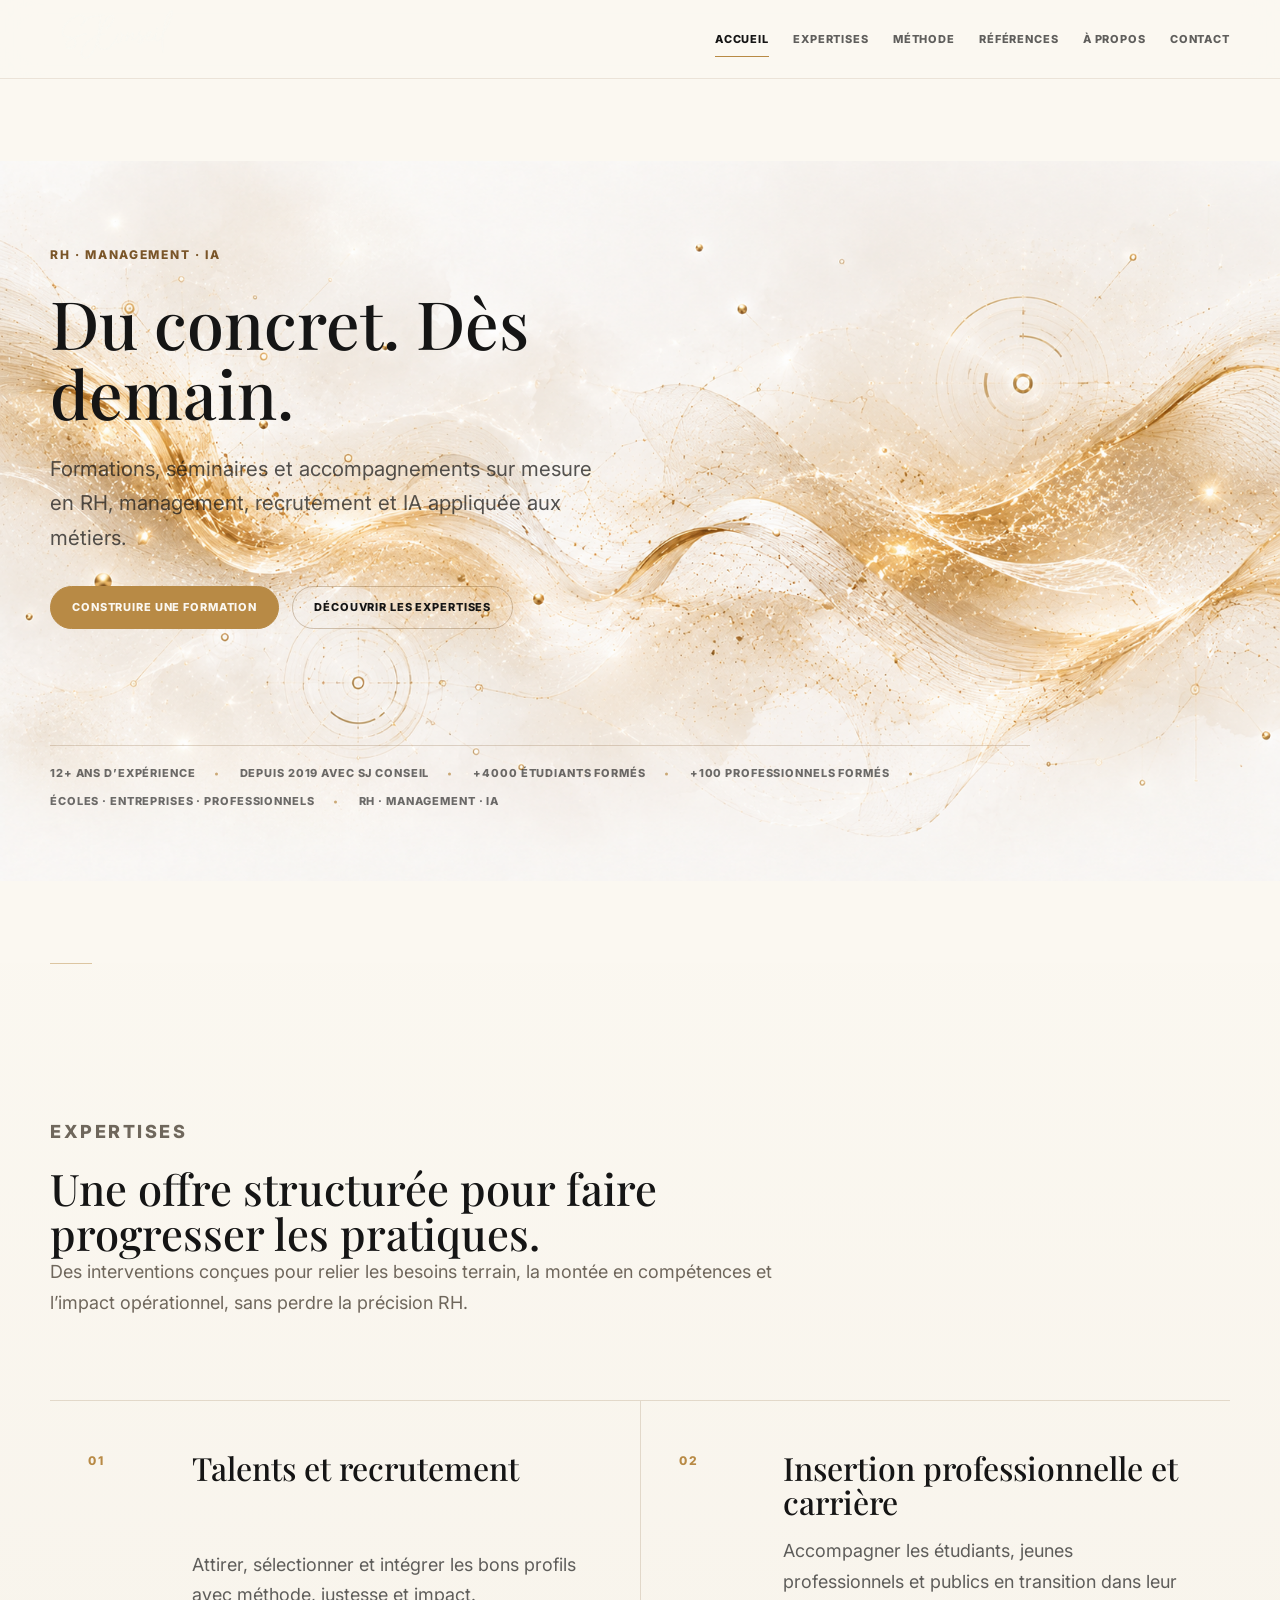
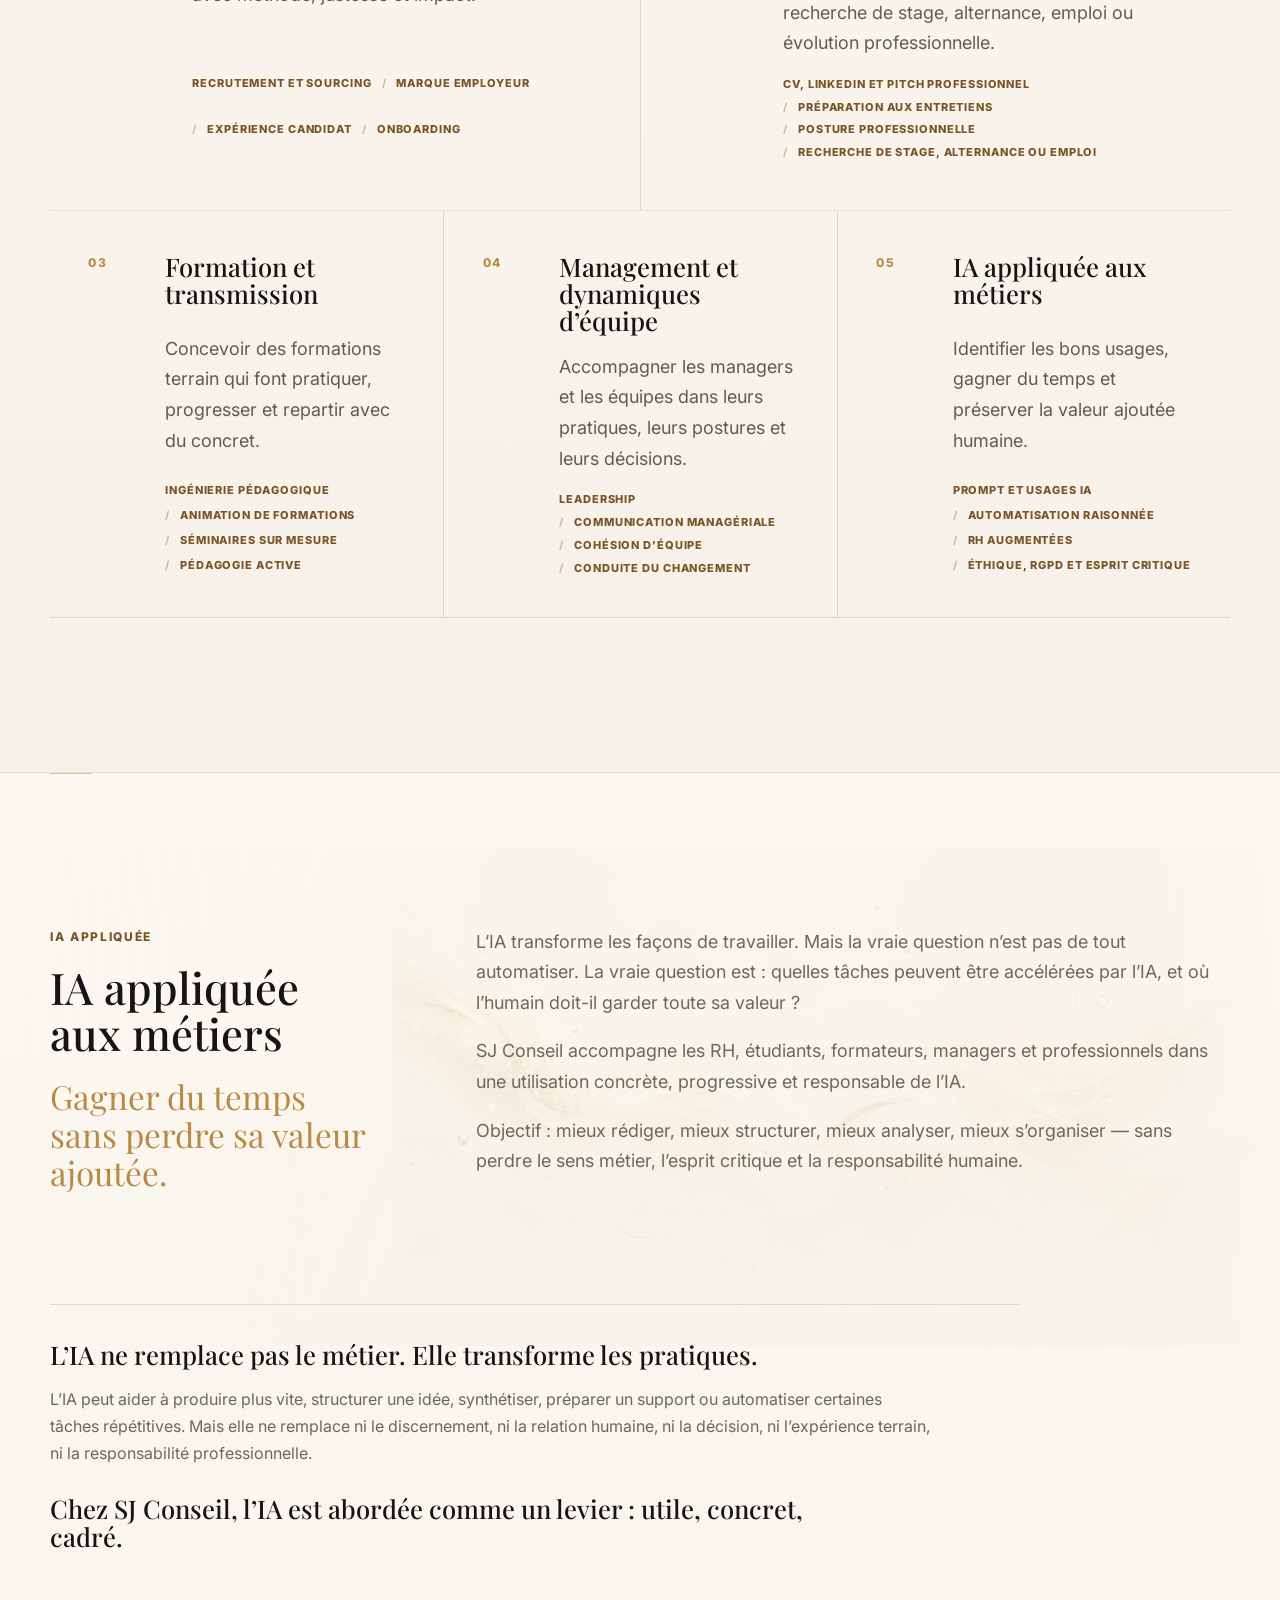
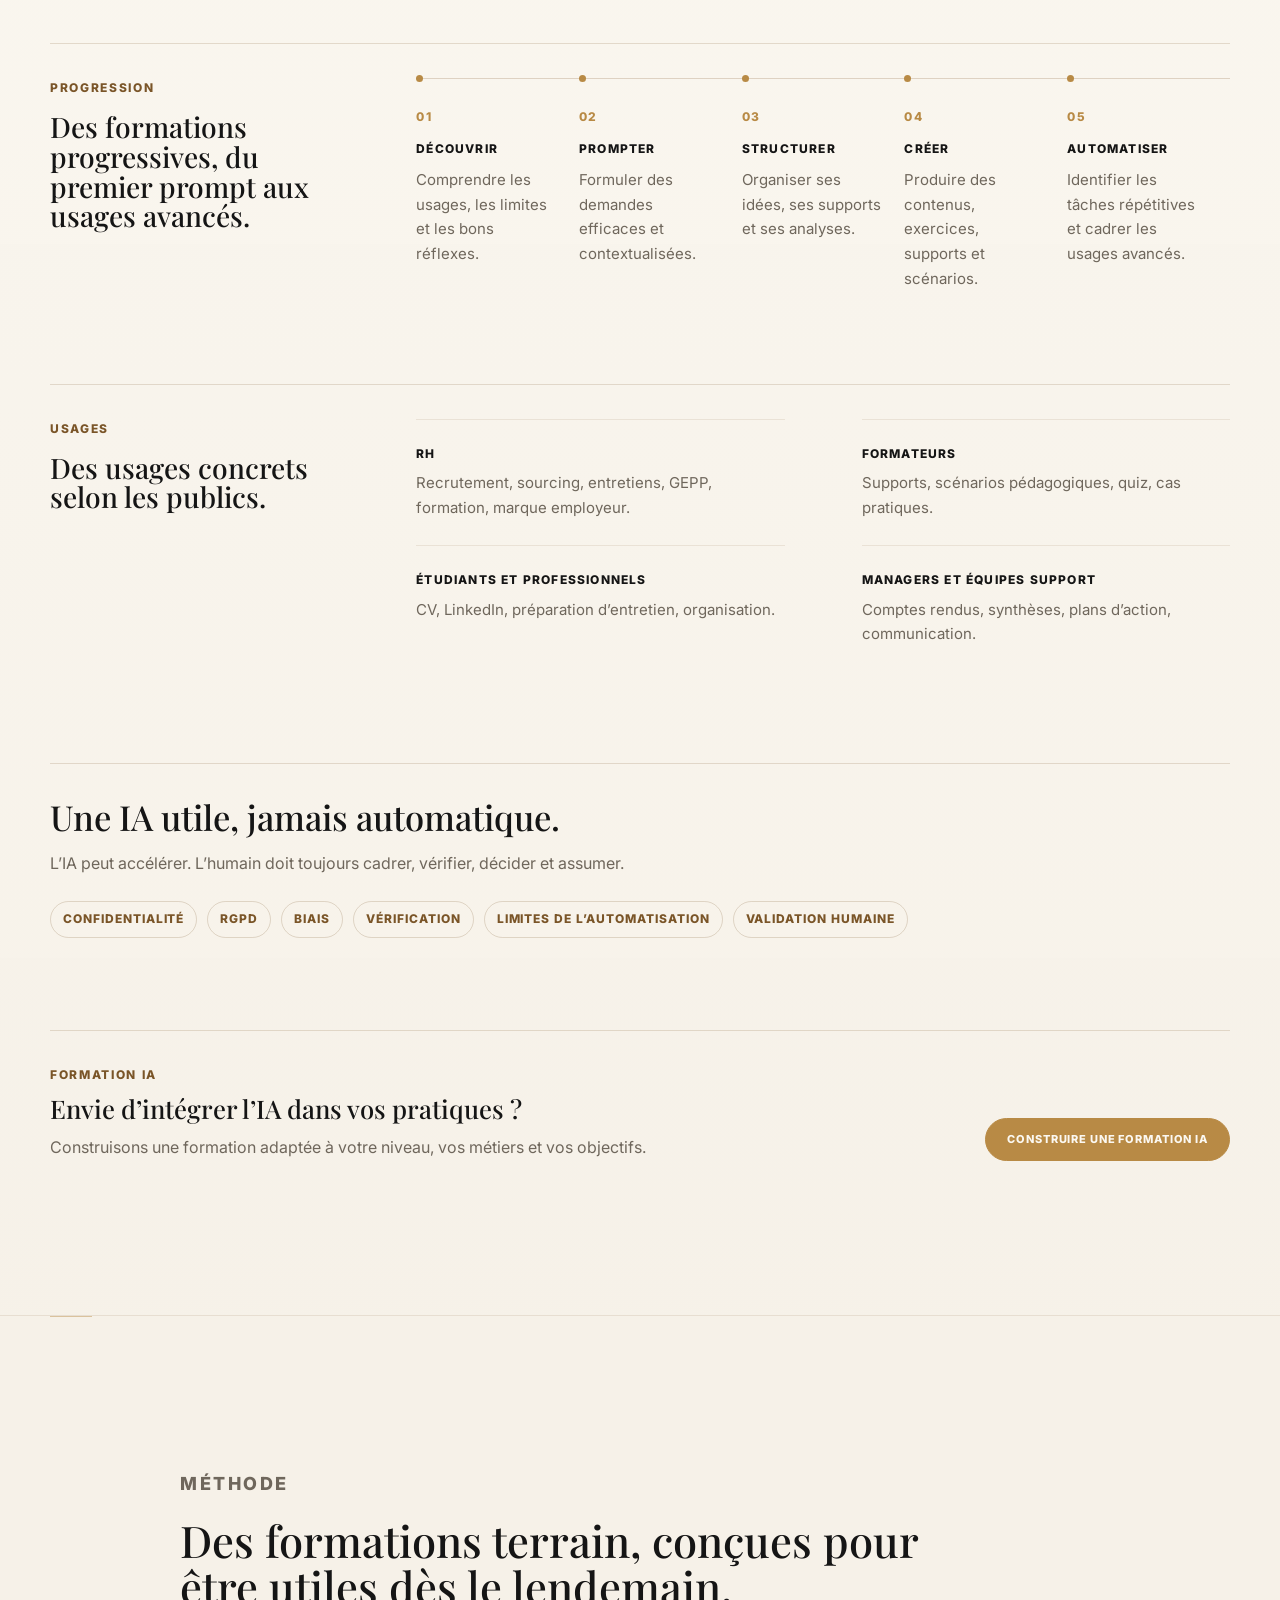
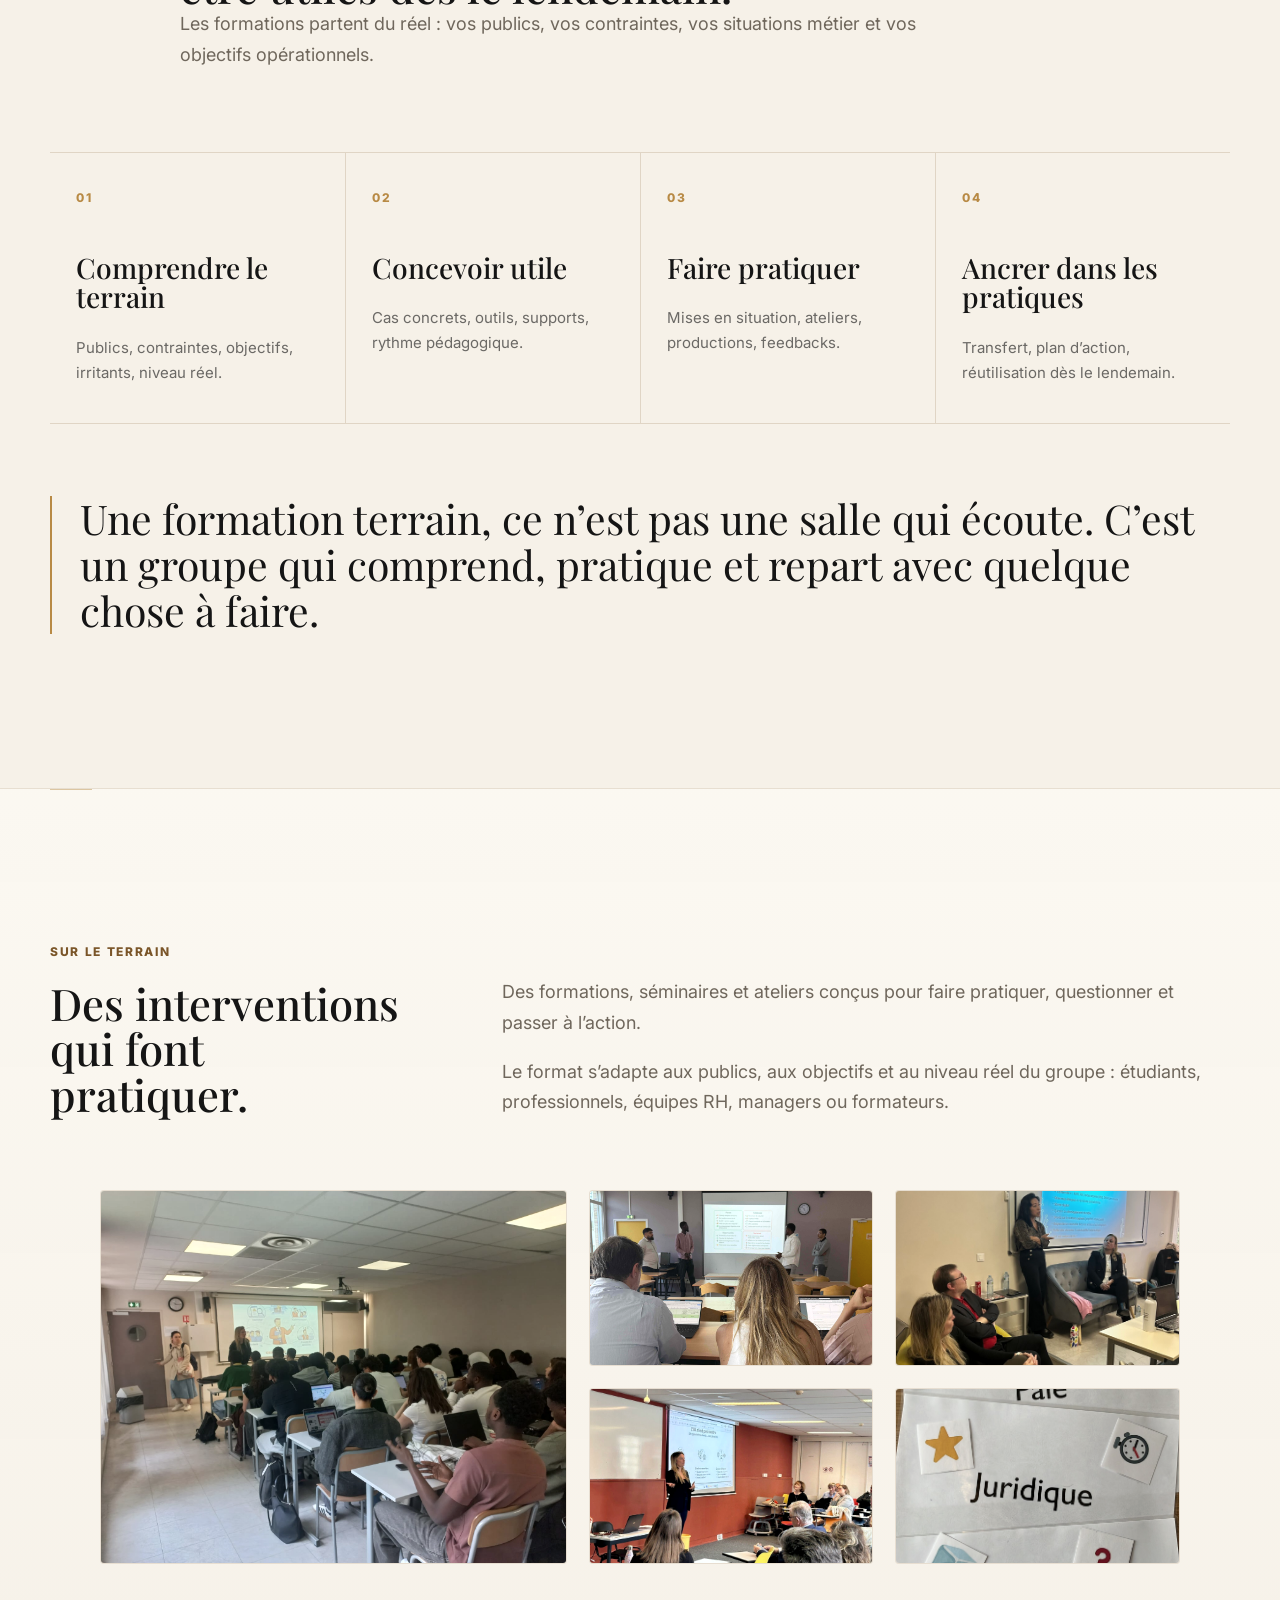
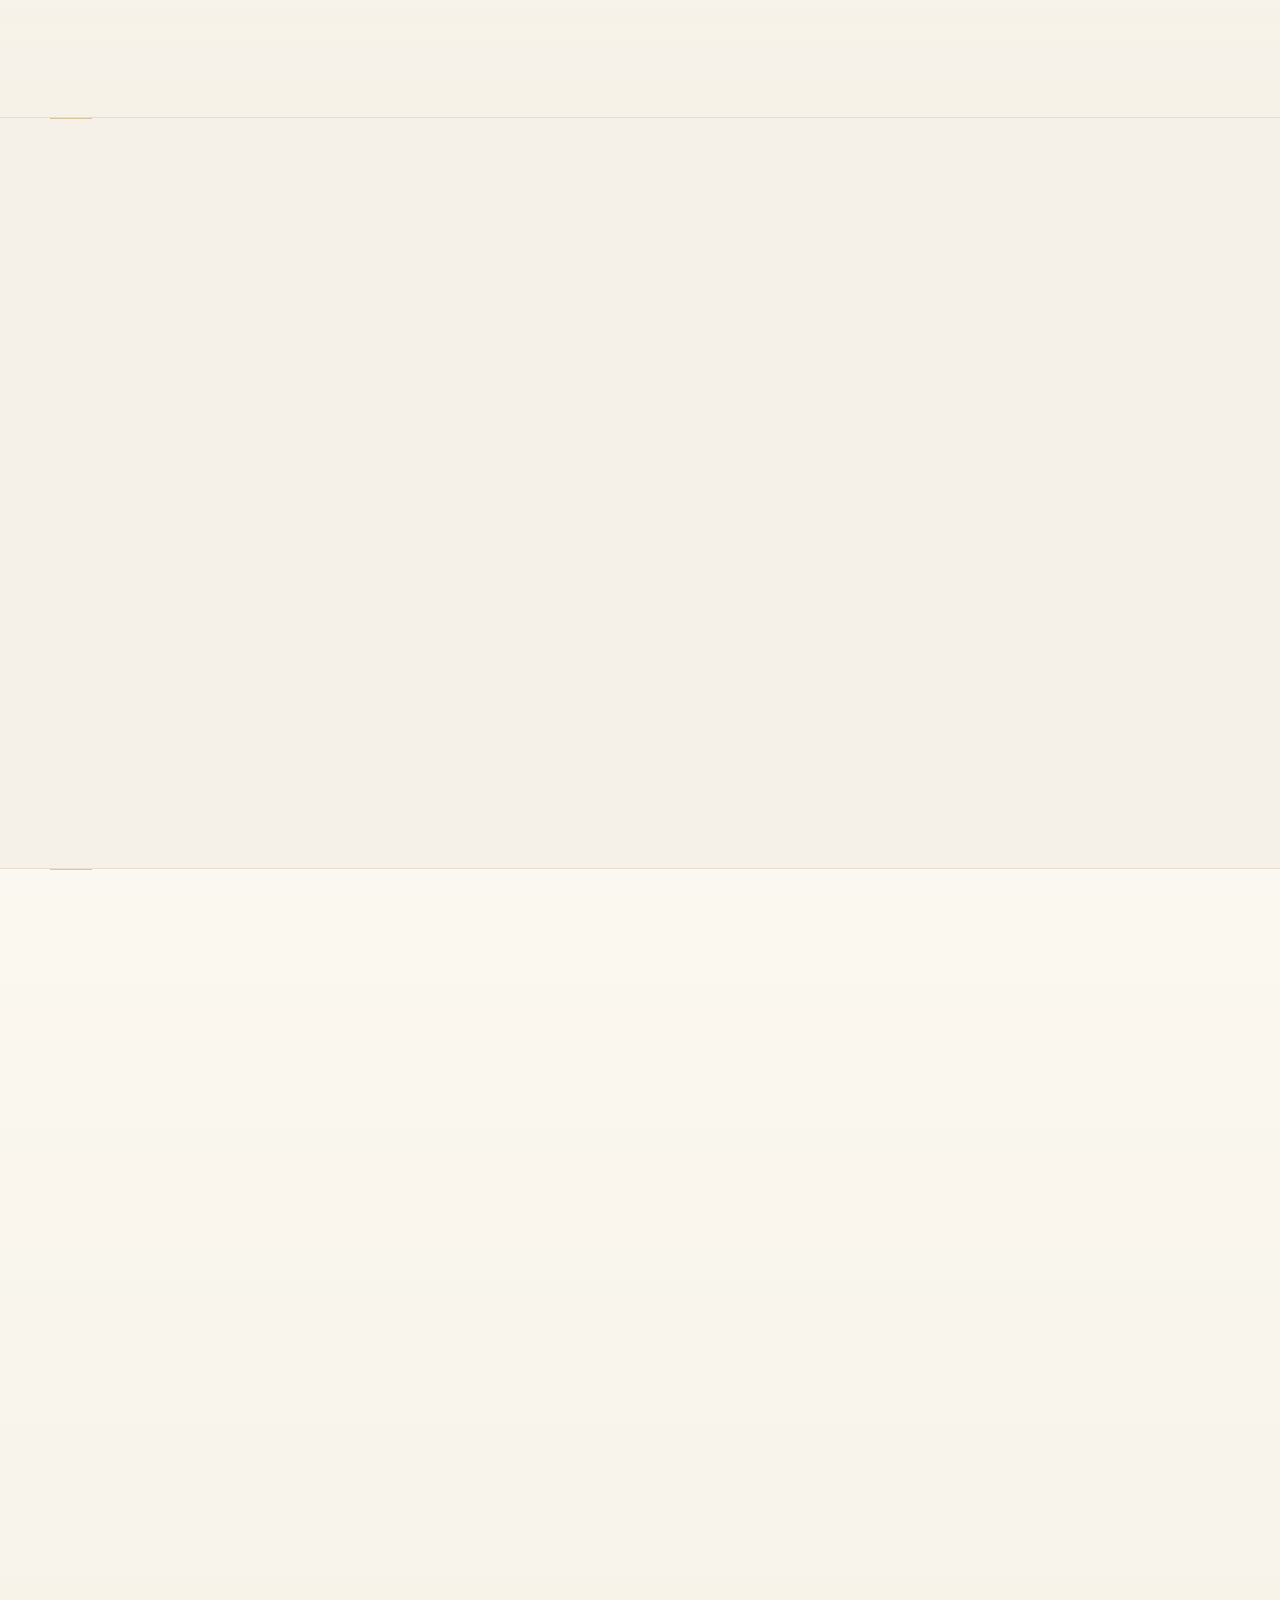
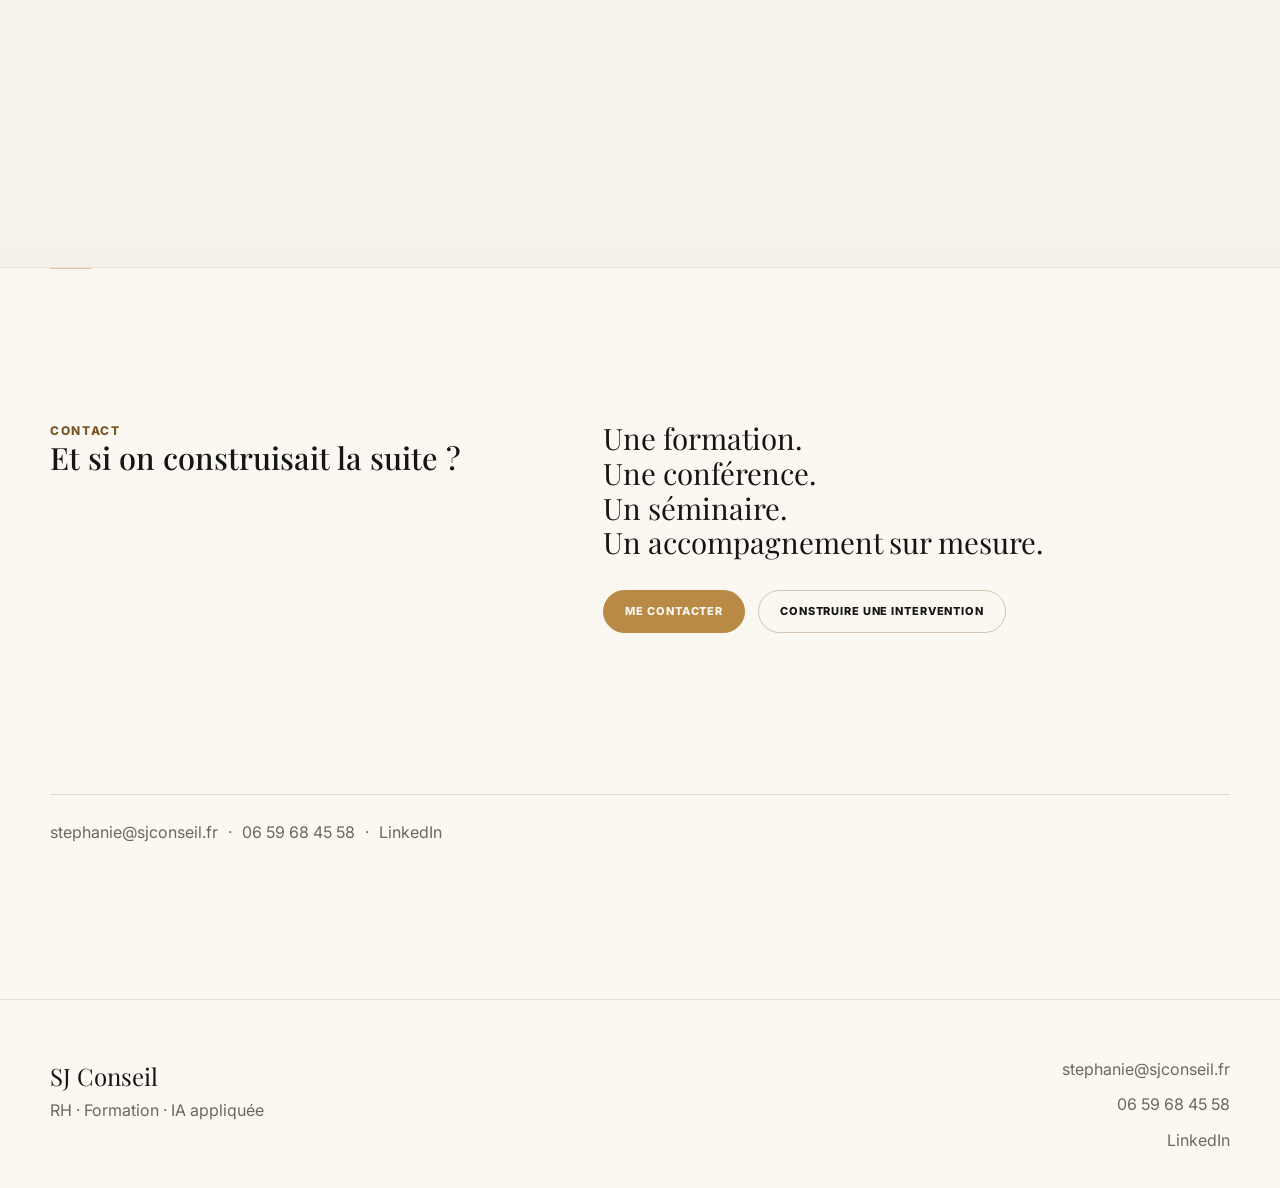
==== index.html @ 26850485 "Add files via upload" ====
<!doctype html>
<html lang="fr">
  <head>
    <meta charset="utf-8">
    <meta name="viewport" content="width=device-width, initial-scale=1">
    <title>SJ Conseil - RH, formation et IA appliquée aux métiers</title>
    <meta name="description" content="SJ Conseil accompagne les entreprises, écoles et professionnels sur les enjeux RH, management, recrutement, formation terrain et IA appliquée aux métiers.">
    <link rel="preconnect" href="https://fonts.googleapis.com">
    <link rel="preconnect" href="https://fonts.gstatic.com" crossorigin>
    <link href="https://fonts.googleapis.com/css2?family=Inter:wght@400;500;600;700;800&family=Playfair+Display:wght@500;600;700&display=swap" rel="stylesheet">
    <link rel="stylesheet" href="styles.css">
  </head>
  <body>
    <header class="site-header" data-header>
      <div class="nav-shell">
        <a class="brand" href="#accueil" aria-label="Accueil SJ Conseil">
          <img src="assets/logo-SJConseil.png" alt="SJ Conseil" class="brand-logo" onerror="this.hidden=true;this.nextElementSibling.hidden=false">
          <span class="brand-fallback" hidden>SJ Conseil</span>
        </a>

        <nav class="desktop-nav" aria-label="Navigation principale">
          <a href="#accueil">Accueil</a>
          <a href="#expertises">Expertises</a>
          <a href="#methode">Méthode</a>
          <a href="#references">Références</a>
          <a href="#apropos">À propos</a>
          <a href="#contact">Contact</a>
        </nav>
        <button class="menu-toggle" type="button" aria-label="Ouvrir le menu" aria-expanded="false" data-menu-toggle>
          <span></span>
          <span></span>
        </button>
      </div>
    </header>

    <nav class="mobile-menu" aria-label="Navigation mobile" data-mobile-menu>
      <a href="#accueil">Accueil</a>
      <a href="#expertises">Expertises</a>
      <a href="#methode">Méthode</a>
      <a href="#references">Références</a>
      <a href="#apropos">À propos</a>
      <a href="#contact">Contact</a>
    </nav>

    <main>
      <section class="hero" id="accueil">
        <div class="hero-visual" aria-hidden="true">
          <img src="assets/hero-abstract.png" alt="">
        </div>
        <div class="container hero-layout">
          <div class="hero-copy" data-reveal>
            <p class="eyebrow">RH · management · IA</p>
            <h1>Du concret. Dès demain.</h1>
            <p class="hero-lead">Formations, séminaires et accompagnements sur mesure en RH, management, recrutement et IA appliquée aux métiers.</p>
            <div class="actions">
              <a class="button" href="#contact">Construire une formation</a>
              <a class="button secondary" href="#expertises">Découvrir les expertises</a>
            </div>
          </div>

          <div class="hero-proofs" aria-label="Chiffres clés SJ Conseil" data-reveal>
            <span>12+ ans d’expérience</span>
            <span>Depuis 2019 avec SJ Conseil</span>
            <span>+4000 étudiants formés</span>
            <span>+100 professionnels formés</span>
            <span>Écoles · entreprises · professionnels</span>
            <span>RH · management · IA</span>
          </div>
        </div>
      </section>

      <section class="section expertise-section" id="expertises">
        <div class="container">
          <div class="section-heading narrow" data-reveal>
            <p class="eyebrow">Expertises</p>
            <h2>Une offre structurée pour faire progresser les pratiques.</h2>
            <p>Des interventions conçues pour relier les besoins terrain, la montée en compétences et l’impact opérationnel, sans perdre la précision RH.</p>
          </div>

          <div class="expertise-editorial" data-reveal>
            <article class="expertise-item">
              <span>01</span>
              <h3>Talents et recrutement</h3>
              <p>Attirer, sélectionner et intégrer les bons profils avec méthode, justesse et impact.</p>
              <ul>
                <li>Recrutement et sourcing</li>
                <li>Marque employeur</li>
                <li>Expérience candidat</li>
                <li>Onboarding</li>
              </ul>
            </article>
            <article class="expertise-item">
              <span>02</span>
              <h3>Insertion professionnelle et carrière</h3>
              <p>Accompagner les étudiants, jeunes professionnels et publics en transition dans leur recherche de stage, alternance, emploi ou évolution professionnelle.</p>
              <ul>
                <li>CV, LinkedIn et pitch professionnel</li>
                <li>Préparation aux entretiens</li>
                <li>Posture professionnelle</li>
                <li>Recherche de stage, alternance ou emploi</li>
              </ul>
            </article>
            <article class="expertise-item">
              <span>03</span>
              <h3>Formation et transmission</h3>
              <p>Concevoir des formations terrain qui font pratiquer, progresser et repartir avec du concret.</p>
              <ul>
                <li>Ingénierie pédagogique</li>
                <li>Animation de formations</li>
                <li>Séminaires sur mesure</li>
                <li>Pédagogie active</li>
              </ul>
            </article>
            <article class="expertise-item">
              <span>04</span>
              <h3>Management et dynamiques d’équipe</h3>
              <p>Accompagner les managers et les équipes dans leurs pratiques, leurs postures et leurs décisions.</p>
              <ul>
                <li>Leadership</li>
                <li>Communication managériale</li>
                <li>Cohésion d’équipe</li>
                <li>Conduite du changement</li>
              </ul>
            </article>
            <article class="expertise-item">
              <span>05</span>
              <h3>IA appliquée aux métiers</h3>
              <p>Identifier les bons usages, gagner du temps et préserver la valeur ajoutée humaine.</p>
              <ul>
                <li>Prompt et usages IA</li>
                <li>Automatisation raisonnée</li>
                <li>RH augmentées</li>
                <li>Éthique, RGPD et esprit critique</li>
              </ul>
            </article>
          </div>
        </div>
      </section>

      <section class="section ai-section" id="ia">
        <div class="container two-columns">
          <div class="section-title" data-reveal>
            <p class="eyebrow">IA appliquée</p>
            <h2>IA appliquée aux métiers</h2>
            <p class="section-subtitle">Gagner du temps sans perdre sa valeur ajoutée.</p>
          </div>
          <div class="copy-stack" data-reveal>
            <p>L’IA transforme les façons de travailler. Mais la vraie question n’est pas de tout automatiser. La vraie question est : quelles tâches peuvent être accélérées par l’IA, et où l’humain doit-il garder toute sa valeur ?</p>
            <p>SJ Conseil accompagne les RH, étudiants, formateurs, managers et professionnels dans une utilisation concrète, progressive et responsable de l’IA.</p>
            <p>Objectif : mieux rédiger, mieux structurer, mieux analyser, mieux s’organiser — sans perdre le sens métier, l’esprit critique et la responsabilité humaine.</p>
          </div>
        </div>

        <div class="container ai-flow">
          <div class="ai-statement" data-reveal>
            <h3>L’IA ne remplace pas le métier. Elle transforme les pratiques.</h3>
            <p>L’IA peut aider à produire plus vite, structurer une idée, synthétiser, préparer un support ou automatiser certaines tâches répétitives. Mais elle ne remplace ni le discernement, ni la relation humaine, ni la décision, ni l’expérience terrain, ni la responsabilité professionnelle.</p>
            <strong>Chez SJ Conseil, l’IA est abordée comme un levier : utile, concret, cadré.</strong>
          </div>

          <div class="flow-block" data-reveal>
            <div>
              <p class="eyebrow">Progression</p>
              <h3>Des formations progressives, du premier prompt aux usages avancés.</h3>
            </div>
            <ol class="steps-line">
              <li>
                <small>01</small>
                <span>Découvrir</span>
                <p>Comprendre les usages, les limites et les bons réflexes.</p>
              </li>
              <li>
                <small>02</small>
                <span>Prompter</span>
                <p>Formuler des demandes efficaces et contextualisées.</p>
              </li>
              <li>
                <small>03</small>
                <span>Structurer</span>
                <p>Organiser ses idées, ses supports et ses analyses.</p>
              </li>
              <li>
                <small>04</small>
                <span>Créer</span>
                <p>Produire des contenus, exercices, supports et scénarios.</p>
              </li>
              <li>
                <small>05</small>
                <span>Automatiser</span>
                <p>Identifier les tâches répétitives et cadrer les usages avancés.</p>
              </li>
            </ol>
          </div>

          <div class="flow-block" data-reveal>
            <div>
              <p class="eyebrow">Usages</p>
              <h3>Des usages concrets selon les publics.</h3>
            </div>
            <div class="audiences">
              <p><span>RH</span>Recrutement, sourcing, entretiens, GEPP, formation, marque employeur.</p>
              <p><span>Formateurs</span>Supports, scénarios pédagogiques, quiz, cas pratiques.</p>
              <p><span>Étudiants et professionnels</span>CV, LinkedIn, préparation d’entretien, organisation.</p>
              <p><span>Managers et équipes support</span>Comptes rendus, synthèses, plans d’action, communication.</p>
            </div>
          </div>

          <blockquote class="ai-quote" data-reveal>
            <strong>Une IA utile, jamais automatique.</strong>
            <p>L’IA peut accélérer. L’humain doit toujours cadrer, vérifier, décider et assumer.</p>
            <ul aria-label="Réflexes à intégrer">
              <li>Confidentialité</li>
              <li>RGPD</li>
              <li>Biais</li>
              <li>Vérification</li>
              <li>Limites de l’automatisation</li>
              <li>Validation humaine</li>
            </ul>
          </blockquote>

          <div class="ai-cta" data-reveal>
            <div>
              <p class="eyebrow">Formation IA</p>
              <h3>Envie d’intégrer l’IA dans vos pratiques ?</h3>
              <p>Construisons une formation adaptée à votre niveau, vos métiers et vos objectifs.</p>
            </div>
            <a class="button" href="#contact">Construire une formation IA</a>
          </div>
        </div>
      </section>

      <section class="section method-section" id="methode">
        <div class="container section-heading wide" data-reveal>
          <p class="eyebrow">Méthode</p>
          <h2>Des formations terrain, conçues pour être utiles dès le lendemain.</h2>
          <p>Les formations partent du réel : vos publics, vos contraintes, vos situations métier et vos objectifs opérationnels.</p>
        </div>

        <div class="container method-line">
          <article data-reveal>
            <span>01</span>
            <h3>Comprendre le terrain</h3>
            <p>Publics, contraintes, objectifs, irritants, niveau réel.</p>
          </article>
          <article data-reveal>
            <span>02</span>
            <h3>Concevoir utile</h3>
            <p>Cas concrets, outils, supports, rythme pédagogique.</p>
          </article>
          <article data-reveal>
            <span>03</span>
            <h3>Faire pratiquer</h3>
            <p>Mises en situation, ateliers, productions, feedbacks.</p>
          </article>
          <article data-reveal>
            <span>04</span>
            <h3>Ancrer dans les pratiques</h3>
            <p>Transfert, plan d’action, réutilisation dès le lendemain.</p>
          </article>
        </div>

        <p class="container signature" data-reveal>Une formation terrain, ce n’est pas une salle qui écoute. C’est un groupe qui comprend, pratique et repart avec quelque chose à faire.</p>
      </section>

      <section class="section field-section" id="terrain">
        <div class="container field-layout">
          <div class="section-title" data-reveal>
            <p class="eyebrow">Sur le terrain</p>
            <h2>Des interventions qui font pratiquer.</h2>
          </div>
          <div class="copy-stack" data-reveal>
            <p>Des formations, séminaires et ateliers conçus pour faire pratiquer, questionner et passer à l’action.</p>
            <p>Le format s’adapte aux publics, aux objectifs et au niveau réel du groupe : étudiants, professionnels, équipes RH, managers ou formateurs.</p>
          </div>
        </div>

        <div class="container field-gallery" aria-label="Photos d’interventions SJ Conseil" data-reveal>
          <figure class="field-main">
            <img src="assets/photos-terrain/intervention-groupe-etudiants.JPG" alt="Intervention auprès d’un groupe d’étudiants" loading="lazy">
          </figure>
          <figure>
            <img src="assets/photos-terrain/restitution-etudiants.jpeg" alt="Restitution d’étudiants devant un écran" loading="lazy">
          </figure>
          <figure>
            <img src="assets/photos-terrain/conference-ia-rh.jpeg" alt="Conférence sur l’IA et les pratiques RH" loading="lazy">
          </figure>
          <figure>
            <img src="assets/photos-terrain/formation-ia-appliquee.jpeg" alt="Animation d’une formation sur l’IA appliquée" loading="lazy">
          </figure>
          <figure class="field-detail">
            <img src="assets/photos-terrain/atelier-developpement-rh.jpeg" alt="Supports et feuilles de travail en atelier RH" loading="lazy">
          </figure>
        </div>
      </section>

      <section class="section references-section" id="references">
        <div class="container section-heading narrow" data-reveal>
          <p class="eyebrow">Références</p>
          <h2>Références & collaborations</h2>
          <p>Entreprises, écoles et organisations accompagnées sur des sujets RH, recrutement, management, formation et IA appliquée.</p>
        </div>

        <div class="logo-marquee" aria-label="Logos partenaires" data-reveal>
          <div class="logo-track">
            <div class="logo-item"><img src="assets/logo-ISCOD.png" alt="ISCOD" loading="lazy"></div>
            <div class="logo-item"><img src="assets/logo-ENGDE.jpg" alt="ENGDE" loading="lazy"></div>
            <div class="logo-item"><img src="assets/logo-EFFICOM.png" alt="EFFICOM" loading="lazy"></div>
            <div class="logo-item"><img src="assets/logo-PPA.png" alt="PPA Business School" loading="lazy"></div>
            <div class="logo-item"><img src="assets/logo-PPA-Sport.jpg" alt="PPA Sport" loading="lazy"></div>
            <div class="logo-item"><img src="assets/logo-EFAB.svg" alt="EFAB" loading="lazy"></div>
            <div class="logo-item"><img src="assets/logo-Saint-Aspais.png" alt="Saint-Aspais" loading="lazy"></div>
            <div class="logo-item"><img src="assets/logo-inseec.png" alt="INSEEC" loading="lazy"></div>
            <div class="logo-item"><img src="assets/logo-epitech-digital.jpeg" alt="Epitech Digital" loading="lazy"></div>
            <div class="logo-item logo-item-edc"><img src="assets/logo-EDC.webp" alt="EDC Paris Business School" loading="lazy"></div>
            <div class="logo-item logo-item-cerfal"><img src="assets/logo-CERFAL.jpg" alt="Cerfal" loading="lazy"></div>
            <div class="logo-item" aria-hidden="true"><img src="assets/logo-ISCOD.png" alt="" loading="lazy"></div>
            <div class="logo-item" aria-hidden="true"><img src="assets/logo-ENGDE.jpg" alt="" loading="lazy"></div>
            <div class="logo-item" aria-hidden="true"><img src="assets/logo-EFFICOM.png" alt="" loading="lazy"></div>
            <div class="logo-item" aria-hidden="true"><img src="assets/logo-PPA.png" alt="" loading="lazy"></div>
            <div class="logo-item" aria-hidden="true"><img src="assets/logo-PPA-Sport.jpg" alt="" loading="lazy"></div>
            <div class="logo-item" aria-hidden="true"><img src="assets/logo-EFAB.svg" alt="" loading="lazy"></div>
            <div class="logo-item" aria-hidden="true"><img src="assets/logo-Saint-Aspais.png" alt="" loading="lazy"></div>
            <div class="logo-item" aria-hidden="true"><img src="assets/logo-inseec.png" alt="" loading="lazy"></div>
            <div class="logo-item" aria-hidden="true"><img src="assets/logo-epitech-digital.jpeg" alt="" loading="lazy"></div>
            <div class="logo-item logo-item-edc" aria-hidden="true"><img src="assets/logo-EDC.webp" alt="" loading="lazy"></div>
            <div class="logo-item logo-item-cerfal" aria-hidden="true"><img src="assets/logo-CERFAL.jpg" alt="" loading="lazy"></div>
          </div>
        </div>

        <p class="container references-note" data-reveal>Des interventions conçues pour relier les enjeux terrain, la pédagogie active et les transformations métiers.</p>
      </section>

      <section class="section about-section" id="apropos">
        <div class="container about-layout">
          <figure class="portrait" data-reveal>
            <img src="assets/Photo Stephanie.png" alt="Stéphanie Beaufumé, consultante RH et formatrice" loading="lazy">
          </figure>

          <div class="about-copy" data-reveal>
            <p class="eyebrow">À propos</p>
            <h2>Stéphanie Beaufumé</h2>
            <p class="about-role">Consultante RH & formatrice — fondatrice de SJ Conseil</p>
            <p>J’accompagne les écoles, entreprises et professionnels sur des sujets RH, recrutement, management, formation et IA appliquée aux métiers. Mon approche : des contenus structurés, des cas concrets, des mises en pratique et une exigence simple — que chacun reparte avec quelque chose d’utile dès le lendemain.</p>
            <p>Après plus de 12 ans d’expérience terrain, et depuis 2019 avec SJ Conseil, je conçois des interventions sur mesure pour professionnaliser les pratiques, transmettre avec méthode et faire progresser durablement.</p>

            <div class="personal-note">
              <h3>Et en dehors ?</h3>
              <p>Une discipline sportive bien ancrée, une fidélité assumée à Alpine, un goût certain pour les univers puissants… et une exigence constante : faire progresser, avec sérieux, énergie et un peu de panache.</p>
              <strong>Que la Force soit avec vous.</strong>
            </div>
          </div>
        </div>
      </section>

      <section class="section contact-section" id="contact">
        <div class="container contact-layout">
          <div data-reveal>
            <p class="eyebrow">Contact</p>
            <h2>Et si on construisait la suite ?</h2>
          </div>

          <div class="contact-main" data-reveal>
            <p>Une formation.<br>Une conférence.<br>Un séminaire.<br>Un accompagnement sur mesure.</p>
            <div class="actions">
              <a class="button" href="mailto:stephanie@sjconseil.fr">Me contacter</a>
              <a class="button secondary" href="mailto:stephanie@sjconseil.fr?subject=Construire%20une%20intervention%20avec%20SJ%20Conseil">Construire une intervention</a>
            </div>
          </div>

          <address class="contact-line" data-reveal>
            <a href="mailto:stephanie@sjconseil.fr">stephanie@sjconseil.fr</a>
            <span>·</span>
            <a href="tel:+33659684558">06 59 68 45 58</a>
            <span>·</span>
            <a href="https://www.linkedin.com/in/stephaniebeaufume/" target="_blank" rel="noopener noreferrer">LinkedIn</a>
          </address>
        </div>
      </section>
    </main>

    <footer class="site-footer">
      <div class="container footer-layout">
        <div>
          <a class="footer-brand" href="#accueil">SJ Conseil</a>
          <p>RH · Formation · IA appliquée</p>
        </div>
        <div class="footer-links">
          <a href="mailto:stephanie@sjconseil.fr">stephanie@sjconseil.fr</a>
          <a href="tel:+33659684558">06 59 68 45 58</a>
          <a href="https://www.linkedin.com/in/stephaniebeaufume/" target="_blank" rel="noopener noreferrer">LinkedIn</a>
        </div>
      </div>
    </footer>

    <script src="script.js"></script>
  </body>
</html>
---- styles.css ----
:root {
  --champagne: #fbf8f1;
  --ivory: #f6f1e8;
  --ink: #151515;
  --charcoal: #141414;
  --black: #080808;
  --bronze: #b88a45;
  --gold: #d7b46a;
  --bronze-deep: #7a5528;
  --muted: #6f675c;
  --ivory-text: #f3eee5;
  --dark-muted: #afa79a;
  --line: rgba(122, 85, 40, 0.18);
  --line-soft: rgba(122, 85, 40, 0.11);
  --max: 1180px;
}

* {
  box-sizing: border-box;
}

html {
  max-width: 100%;
  overflow-x: hidden;
  scroll-behavior: smooth;
}

body {
  margin: 0;
  max-width: 100%;
  overflow-x: hidden;
  color: var(--ink);
  background:
    linear-gradient(180deg, var(--champagne), var(--ivory) 44%, var(--champagne));
  font-family: Inter, Arial, sans-serif;
  font-size: 16px;
  line-height: 1.7;
}

body.menu-open {
  overflow: hidden;
}

main {
  overflow: hidden;
}

img {
  display: block;
  max-width: 100%;
  height: auto;
}

a {
  color: inherit;
  text-decoration: none;
}

a:focus-visible,
button:focus-visible {
  outline: 2px solid var(--bronze);
  outline-offset: 5px;
}

p,
h1,
h2,
h3 {
  margin: 0;
}

h1,
h2,
h3 {
  font-family: "Playfair Display", Georgia, serif;
  font-weight: 500;
  letter-spacing: 0;
  line-height: 1.05;
}

h1 {
  max-width: 680px;
  font-size: clamp(40px, 5.2vw, 70px);
}

h2 {
  max-width: 760px;
  font-size: clamp(30px, 3.4vw, 51px);
}

h3 {
  font-size: clamp(23px, 2vw, 32px);
}

p {
  color: var(--muted);
}

ul,
ol {
  margin: 0;
  padding: 0;
}

.container {
  width: min(var(--max), calc(100% - 48px));
  margin: 0 auto;
}

.site-header {
  position: sticky;
  top: 0;
  z-index: 30;
  border-bottom: 1px solid rgba(122, 85, 40, 0.12);
  background: rgba(251, 248, 241, 0.82);
  backdrop-filter: blur(18px);
  transition: background 0.25s ease, border-color 0.25s ease;
}

.site-header.is-scrolled {
  background: rgba(251, 248, 241, 0.96);
  border-color: rgba(122, 85, 40, 0.2);
}

.nav-shell {
  width: min(var(--max), calc(100% - 48px));
  min-height: 78px;
  margin: 0 auto;
  display: flex;
  align-items: center;
  gap: 30px;
}

.brand {
  display: inline-flex;
  align-items: center;
  min-width: max-content;
}

.brand-logo {
  width: 134px;
  max-height: 58px;
  object-fit: contain;
  mix-blend-mode: multiply;
}

.brand-fallback,
.footer-brand {
  color: var(--ink);
  font-family: "Playfair Display", Georgia, serif;
  font-size: 24px;
}

.desktop-nav {
  margin-left: auto;
  display: flex;
  align-items: center;
  gap: 24px;
  color: rgba(21, 21, 21, 0.68);
  font-size: 11px;
  font-weight: 800;
  letter-spacing: 0.08em;
  text-transform: uppercase;
}

.desktop-nav a {
  position: relative;
  transition: color 0.2s ease;
}

.desktop-nav a::after {
  content: "";
  position: absolute;
  right: 0;
  bottom: -9px;
  left: 0;
  height: 1px;
  background: var(--bronze);
  transform: scaleX(0);
  transform-origin: center;
  transition: transform 0.22s ease;
}

.desktop-nav a:hover,
.desktop-nav a.is-active {
  color: var(--ink);
}

.desktop-nav a:hover::after,
.desktop-nav a.is-active::after {
  transform: scaleX(1);
}

.menu-toggle {
  display: none;
  width: 44px;
  height: 44px;
  margin-left: auto;
  border: 1px solid var(--line);
  border-radius: 50%;
  color: var(--ink);
  background: transparent;
  cursor: pointer;
}

.menu-toggle span {
  display: block;
  width: 18px;
  height: 1px;
  margin: 5px auto;
  background: currentColor;
  transition: transform 0.2s ease, opacity 0.2s ease;
}

.menu-open .menu-toggle span:first-child {
  transform: translateY(3px) rotate(45deg);
}

.menu-open .menu-toggle span:last-child {
  transform: translateY(-3px) rotate(-45deg);
}

.mobile-menu {
  position: fixed;
  inset: 78px 0 0;
  z-index: 25;
  display: none;
  padding: 28px 24px;
  background: rgba(251, 248, 241, 0.98);
}

.mobile-menu a {
  display: block;
  padding: 15px 0;
  border-bottom: 1px solid var(--line-soft);
  color: var(--ink);
  font-family: "Playfair Display", Georgia, serif;
  font-size: clamp(1.65rem, 7vw, 2rem);
}

.button {
  min-height: 43px;
  padding: 12px 21px;
  border: 1px solid var(--bronze);
  border-radius: 999px;
  display: inline-flex;
  align-items: center;
  justify-content: center;
  color: var(--champagne);
  background: var(--bronze);
  font-size: 11px;
  font-weight: 800;
  letter-spacing: 0.08em;
  line-height: 1.2;
  text-transform: uppercase;
  transition: background 0.22s ease, border-color 0.22s ease, color 0.22s ease, transform 0.22s ease;
}

.button:hover {
  color: var(--champagne);
  background: var(--bronze-deep);
  border-color: var(--bronze-deep);
  transform: translateY(-1px);
}

.button.secondary {
  color: var(--ink);
  background: transparent;
  border-color: rgba(122, 85, 40, 0.32);
}

.button.secondary:hover {
  color: var(--champagne);
  background: var(--ink);
  border-color: var(--ink);
}

.hero {
  position: relative;
  min-height: calc(100svh - 78px);
  overflow: hidden;
  display: flex;
  align-items: center;
  background: var(--champagne);
}

.ai-section::before {
  content: "";
  position: absolute;
  inset: 0;
  background:
    linear-gradient(90deg, transparent 0 18%, rgba(122, 85, 40, 0.08) 18.1%, transparent 18.26%),
    linear-gradient(180deg, transparent 0 42%, rgba(122, 85, 40, 0.055) 42.1%, transparent 42.25%),
    linear-gradient(135deg, transparent 0 62%, rgba(215, 180, 106, 0.08) 62.08%, transparent 62.28%);
  pointer-events: none;
}

.hero::before,
.hero::after {
  display: none;
}

.hero-visual {
  position: absolute;
  inset: 0;
  right: calc(50% - 50vw);
  width: 100vw;
  height: 100%;
  display: flex;
  align-items: center;
  pointer-events: none;
}

.hero-visual img {
  width: 100%;
  height: auto;
  display: block;
  object-fit: contain;
  object-position: center right;
  opacity: 1;
  filter: none;
  mix-blend-mode: normal;
}

.hero-layout {
  position: relative;
  z-index: 2;
  padding: clamp(102px, 13vw, 172px) 0 clamp(102px, 12vw, 156px);
}

.hero-copy {
  max-width: 560px;
}

.eyebrow {
  color: var(--bronze-deep);
  font-size: 12px;
  font-weight: 800;
  letter-spacing: 0.14em;
  text-transform: uppercase;
}

.hero .eyebrow {
  margin-bottom: 22px;
}

.hero-lead {
  max-width: 620px;
  margin-top: 24px;
  color: rgba(21, 21, 21, 0.72);
  font-size: clamp(18px, 1.6vw, 22px);
}

.hero-proofs {
  max-width: 980px;
  margin-top: clamp(58px, 10vw, 116px);
  padding-top: 20px;
  border-top: 1px solid rgba(122, 85, 40, 0.22);
  display: flex;
  flex-wrap: wrap;
  gap: 12px 22px;
  color: rgba(21, 21, 21, 0.62);
  font-size: 11px;
  font-weight: 800;
  letter-spacing: 0.08em;
  line-height: 1.45;
  text-transform: uppercase;
}

.hero-proofs span {
  position: relative;
  padding-right: 22px;
}

.hero-proofs span::after {
  content: "";
  position: absolute;
  top: 50%;
  right: 0;
  width: 3px;
  height: 3px;
  border-radius: 50%;
  background: rgba(184, 138, 69, 0.72);
  transform: translateY(-50%);
}

.hero-proofs span:last-child::after {
  display: none;
}

.actions {
  margin-top: 30px;
  display: flex;
  flex-wrap: wrap;
  gap: 13px;
}

.section {
  position: relative;
  padding: clamp(104px, 12vw, 174px) 0;
}

.section + .section {
  border-top: 1px solid rgba(122, 85, 40, 0.12);
}

.section::before {
  content: "";
  position: absolute;
  top: 0;
  left: max(24px, calc((100vw - var(--max)) / 2));
  width: 42px;
  height: 1px;
  background: rgba(184, 138, 69, 0.46);
}

.two-columns,
.contact-layout {
  display: grid;
  grid-template-columns: minmax(240px, 0.43fr) minmax(0, 1fr);
  gap: clamp(42px, 8vw, 112px);
  align-items: start;
}

.section-title {
  position: relative;
}

.section-title .eyebrow,
.section-heading .eyebrow,
.about-copy .eyebrow {
  margin-bottom: 18px;
}

.copy-stack {
  display: grid;
  gap: 18px;
}

.copy-stack p,
.section-heading p,
.about-copy p {
  max-width: 780px;
  color: var(--muted);
  font-size: 18px;
}

.intro-copy {
  padding-left: clamp(0px, 4vw, 54px);
  border-left: 1px solid var(--line);
}

.section-heading {
  margin-bottom: clamp(44px, 7vw, 82px);
}

.section-heading.narrow {
  max-width: 760px;
}

.section-heading.wide {
  max-width: 920px;
}

.section-heading p + p {
  margin-top: 10px;
}

.expertise-section {
  background:
    linear-gradient(180deg, rgba(251, 248, 241, 0.92), rgba(246, 241, 232, 0.94)),
    var(--ivory);
}

.expertise-editorial {
  display: grid;
  grid-template-columns: repeat(6, minmax(0, 1fr));
  border-top: 1px solid var(--line);
  border-bottom: 1px solid var(--line);
}

.expertise-item {
  grid-column: span 3;
  min-height: 270px;
  padding: clamp(30px, 4vw, 50px) clamp(20px, 3vw, 40px);
  display: grid;
  grid-template-columns: minmax(34px, 0.16fr) minmax(0, 1fr);
  gap: 18px clamp(20px, 3vw, 42px);
  border-top: 1px solid var(--line-soft);
}

.expertise-item:nth-child(1),
.expertise-item:nth-child(2) {
  border-top: 0;
}

.expertise-item:nth-child(2),
.expertise-item:nth-child(4),
.expertise-item:nth-child(5) {
  border-left: 1px solid var(--line);
}

.expertise-item:nth-child(n + 3) {
  grid-column: span 2;
  min-height: 245px;
  padding-top: clamp(26px, 3.5vw, 42px);
  padding-bottom: clamp(26px, 3.5vw, 42px);
}

.expertise-item span,
.method-line span {
  color: var(--bronze);
  font-size: 12px;
  font-weight: 800;
  letter-spacing: 0.14em;
  text-transform: uppercase;
}

.expertise-item h3 {
  max-width: 430px;
  font-size: clamp(27px, 2.5vw, 39px);
}

.expertise-item:nth-child(n + 3) h3 {
  font-size: clamp(23px, 2vw, 31px);
}

.expertise-item p {
  grid-column: 2;
  max-width: 490px;
  color: rgba(21, 21, 21, 0.68);
  font-size: 18px;
}

.expertise-item ul {
  grid-column: 2;
  display: flex;
  flex-wrap: wrap;
  gap: 8px 10px;
  list-style: none;
}

.expertise-item li {
  color: var(--bronze-deep);
  font-size: 11px;
  font-weight: 800;
  letter-spacing: 0.08em;
  line-height: 1.35;
  text-transform: uppercase;
}

.expertise-item li + li::before {
  content: "/";
  margin-right: 10px;
  color: rgba(122, 85, 40, 0.34);
}

.ai-section {
  overflow: hidden;
  background:
    linear-gradient(180deg, rgba(251, 248, 241, 0.97), rgba(246, 241, 232, 0.98)),
    var(--champagne);
}

.ai-section::after {
  content: "";
  position: absolute;
  top: 74px;
  right: 0;
  width: 100vw;
  height: min(500px, 46vw);
  background:
    linear-gradient(115deg, rgba(251, 248, 241, 0.3), rgba(246, 241, 232, 0.8)),
    url("assets/hero-abstract.png") center right / contain no-repeat;
  opacity: 0.23;
  mix-blend-mode: multiply;
  -webkit-mask-image: linear-gradient(90deg, transparent 0%, #000 24%, #000 90%, transparent 100%);
  mask-image: linear-gradient(90deg, transparent 0%, #000 24%, #000 90%, transparent 100%);
  pointer-events: none;
}

.ai-section > .container {
  position: relative;
  z-index: 1;
}

.section-subtitle {
  max-width: 520px;
  margin-top: 22px;
  color: var(--bronze);
  font-family: "Playfair Display", Georgia, serif;
  font-size: clamp(26px, 2.6vw, 38px);
  line-height: 1.14;
}

.ai-flow {
  margin-top: clamp(62px, 9vw, 112px);
  display: grid;
  gap: clamp(52px, 8vw, 92px);
}

.ai-statement {
  max-width: 970px;
  padding-top: 36px;
  border-top: 1px solid var(--line);
}

.ai-statement h3 {
  max-width: 820px;
  margin-bottom: 18px;
}

.ai-statement p {
  max-width: 880px;
}

.ai-statement strong {
  display: block;
  max-width: 820px;
  margin-top: 26px;
  color: var(--ink);
  font-family: "Playfair Display", Georgia, serif;
  font-size: clamp(24px, 2vw, 31px);
  font-weight: 500;
  line-height: 1.12;
}

.flow-block {
  display: grid;
  grid-template-columns: minmax(220px, 0.34fr) minmax(0, 1fr);
  gap: clamp(34px, 7vw, 92px);
  padding-top: 34px;
  border-top: 1px solid var(--line);
}

.flow-block h3 {
  max-width: 480px;
  margin-top: 14px;
  font-size: clamp(25px, 2.2vw, 35px);
}

.steps-line {
  display: grid;
  grid-template-columns: repeat(5, minmax(0, 1fr));
  list-style: none;
}

.steps-line li {
  position: relative;
  min-height: 176px;
  padding: 28px 22px 0 0;
  border-top: 1px solid rgba(122, 85, 40, 0.22);
  color: var(--muted);
}

.steps-line li::before {
  content: "";
  position: absolute;
  top: -4px;
  left: 0;
  width: 7px;
  height: 7px;
  border-radius: 50%;
  background: var(--bronze);
}

.steps-line span,
.audiences span {
  display: block;
  margin-bottom: 8px;
  color: var(--ink);
  font-size: 12px;
  font-weight: 800;
  letter-spacing: 0.1em;
  text-transform: uppercase;
}

.steps-line small {
  display: block;
  margin-bottom: 12px;
  color: var(--bronze);
  font-size: 12px;
  font-weight: 800;
  letter-spacing: 0.12em;
}

.steps-line p,
.audiences p {
  font-size: 15px;
  line-height: 1.65;
}

.audiences {
  display: grid;
  grid-template-columns: repeat(2, minmax(0, 1fr));
  column-gap: clamp(34px, 6vw, 88px);
}

.audiences p {
  min-height: 68px;
  padding: 24px 0;
  border-top: 1px solid var(--line-soft);
}

.ai-quote {
  margin: 0;
  padding: 34px 0 0;
  border-top: 1px solid var(--line);
}

.ai-quote strong {
  display: block;
  margin-bottom: 14px;
  color: var(--ink);
  font-family: "Playfair Display", Georgia, serif;
  font-size: clamp(28px, 2.7vw, 42px);
  font-weight: 500;
  line-height: 1.1;
}

.ai-quote ul {
  margin-top: 24px;
  display: flex;
  flex-wrap: wrap;
  gap: 10px;
  list-style: none;
}

.ai-quote li {
  padding: 7px 12px;
  border: 1px solid rgba(122, 85, 40, 0.2);
  border-radius: 999px;
  color: var(--bronze-deep);
  font-size: 12px;
  font-weight: 800;
  letter-spacing: 0.08em;
  text-transform: uppercase;
}

.ai-cta {
  padding-top: 34px;
  border-top: 1px solid var(--line);
  display: flex;
  justify-content: space-between;
  gap: 28px;
  align-items: end;
}

.ai-cta h3 {
  margin-top: 10px;
  margin-bottom: 12px;
}

.method-section {
  background: var(--ivory);
}

.method-line {
  display: grid;
  grid-template-columns: repeat(4, minmax(0, 1fr));
  border-top: 1px solid var(--line);
  border-bottom: 1px solid var(--line);
}

.method-line article {
  min-height: 270px;
  padding: 30px 26px;
}

.method-line article + article {
  border-left: 1px solid var(--line);
}

.method-line h3 {
  margin-top: 42px;
  font-size: clamp(24px, 2.2vw, 34px);
}

.method-line p {
  margin-top: 24px;
  color: rgba(21, 21, 21, 0.62);
  font-size: 15px;
  line-height: 1.65;
}

.signature {
  margin-top: clamp(46px, 6vw, 72px);
  padding-left: 28px;
  border-left: 2px solid var(--bronze);
  color: var(--ink);
  font-family: "Playfair Display", Georgia, serif;
  font-size: clamp(29px, 3.2vw, 48px);
  line-height: 1.12;
}

.field-section {
  background:
    linear-gradient(180deg, rgba(251, 248, 241, 0.98), rgba(246, 241, 232, 0.96)),
    var(--champagne);
}

.field-layout {
  display: grid;
  grid-template-columns: minmax(240px, 0.48fr) minmax(0, 1fr);
  gap: clamp(42px, 8vw, 112px);
  align-items: end;
  margin-bottom: clamp(42px, 6vw, 72px);
}

.field-gallery {
  display: grid;
  grid-template-columns: minmax(0, 1.18fr) repeat(2, minmax(0, 0.72fr));
  grid-template-rows: repeat(2, clamp(132px, 14vw, 176px));
  gap: clamp(12px, 1.8vw, 22px);
  max-width: 1080px;
  margin: 0 auto;
}

.field-gallery figure {
  margin: 0;
  overflow: hidden;
  border: 1px solid rgba(122, 85, 40, 0.12);
  border-radius: 4px;
  background: var(--ivory);
}

.field-gallery img {
  width: 100%;
  height: 100%;
  object-fit: cover;
  filter: saturate(0.86) contrast(1.02) brightness(1.02);
}

.field-main {
  grid-row: span 2;
}

.field-main img {
  object-position: center;
}

.field-detail img {
  object-position: center 58%;
}

.about-section {
  background:
    linear-gradient(180deg, rgba(251, 248, 241, 0.96), rgba(246, 241, 232, 0.96)),
    var(--champagne);
}

.about-layout {
  display: grid;
  grid-template-columns: minmax(220px, 320px) minmax(0, 1fr);
  gap: clamp(42px, 8vw, 112px);
  align-items: start;
}

.portrait {
  margin: 0;
  width: min(265px, 100%);
}

.portrait img {
  width: 100%;
  aspect-ratio: 4 / 5;
  object-fit: cover;
  object-position: center top;
  border: 1px solid var(--line);
  border-radius: 3px;
  filter: saturate(0.92) contrast(1.02);
}

.about-copy {
  display: grid;
  gap: 18px;
}

.about-copy h2 {
  margin-bottom: 10px;
}

.about-role {
  color: var(--bronze-deep);
  font-size: 13px;
  font-weight: 800;
  letter-spacing: 0.08em;
  line-height: 1.55;
  text-transform: uppercase;
}

.personal-note {
  margin-top: 26px;
  padding-top: 28px;
  border-top: 1px solid var(--line);
}

.personal-note h3 {
  margin-bottom: 14px;
  font-size: clamp(25px, 2.2vw, 34px);
}

.personal-note strong {
  display: inline-block;
  margin-top: 18px;
  padding-top: 12px;
  border-top: 1px solid var(--bronze);
  color: var(--ink);
  font-family: "Playfair Display", Georgia, serif;
  font-size: clamp(24px, 2vw, 32px);
  font-weight: 500;
  line-height: 1.14;
}

.references-section {
  background: var(--ivory);
}

.logo-marquee {
  overflow: hidden;
  border-top: 1px solid var(--line);
  border-bottom: 1px solid var(--line);
  -webkit-mask-image: linear-gradient(90deg, transparent, #000 9%, #000 91%, transparent);
  mask-image: linear-gradient(90deg, transparent, #000 9%, #000 91%, transparent);
}

.logo-track {
  width: max-content;
  display: flex;
  align-items: center;
  gap: clamp(46px, 7vw, 96px);
  padding: 34px 0;
  animation: logo-scroll 48s linear infinite;
}

.logo-marquee:hover .logo-track {
  animation-play-state: paused;
}

.logo-item {
  flex: 0 0 150px;
  display: grid;
  place-items: center;
}

.logo-item img {
  max-width: 150px;
  max-height: 70px;
  object-fit: contain;
  mix-blend-mode: multiply;
  filter: grayscale(1) sepia(0.08);
  opacity: 0.42;
  transition: filter 0.22s ease, opacity 0.22s ease, transform 0.22s ease;
}

.logo-item:hover img {
  filter: grayscale(0) sepia(0);
  opacity: 0.86;
  transform: translateY(-2px);
}

.logo-item-edc img {
  max-width: 132px;
}

.logo-item-cerfal img {
  max-width: 116px;
  max-height: 56px;
}

.references-note {
  margin-top: 34px;
  color: var(--muted);
  font-size: 18px;
}

@keyframes logo-scroll {
  from {
    transform: translateX(0);
  }

  to {
    transform: translateX(-50%);
  }
}

.contact-section {
  background: var(--champagne);
}

.contact-layout {
  grid-template-columns: minmax(260px, 0.72fr) minmax(0, 1fr);
}

.contact-layout h2 {
  max-width: 560px;
  font-size: clamp(27px, 2.4vw, 37px);
}

.contact-main p {
  color: var(--ink);
  font-family: "Playfair Display", Georgia, serif;
  font-size: clamp(25px, 2.3vw, 34px);
  line-height: 1.18;
}

.contact-line {
  grid-column: 1 / -1;
  margin-top: clamp(32px, 5vw, 58px);
  padding-top: 24px;
  border-top: 1px solid var(--line);
  display: flex;
  flex-wrap: wrap;
  gap: 10px;
  color: var(--muted);
  font-style: normal;
}

.contact-line a,
.contact-line span {
  color: var(--muted);
}

.contact-line a:hover {
  color: var(--ink);
}

.site-footer {
  padding: 56px 0 34px;
  border-top: 1px solid var(--line);
  background: var(--champagne);
}

.footer-layout {
  display: flex;
  justify-content: space-between;
  gap: 28px;
  align-items: start;
}

.footer-layout p,
.footer-links a {
  color: var(--muted);
}

.footer-links {
  display: grid;
  gap: 8px;
  text-align: right;
}

.footer-links a:hover {
  color: var(--ink);
}

[data-reveal] {
  opacity: 0;
  transform: translateY(16px);
  transition: opacity 0.7s ease, transform 0.7s ease;
}

[data-reveal].is-visible {
  opacity: 1;
  transform: translateY(0);
}

@media (max-width: 1024px) {
  .desktop-nav {
    display: none;
  }

  .menu-toggle {
    display: block;
  }

  .menu-open .mobile-menu {
    display: block;
  }

  .mobile-menu {
    overflow-y: auto;
  }

  .two-columns,
  .contact-layout,
  .flow-block,
  .about-layout,
  .field-layout {
    grid-template-columns: 1fr;
  }

  .intro-copy {
    padding-left: 0;
    padding-top: 26px;
    border-left: 0;
    border-top: 1px solid var(--line);
  }

  .steps-line {
    grid-template-columns: 1fr;
  }

  .steps-line li {
    padding: 22px 0;
  }

  .ai-cta {
    align-items: start;
    flex-direction: column;
  }
}

@media (max-width: 768px) {
  .container,
  .nav-shell {
    width: min(100% - 30px, var(--max));
  }

  .brand-logo {
    width: 112px;
  }

  h1 {
    font-size: clamp(2.4rem, 11vw, 3rem);
    line-height: 0.98;
  }

  h2 {
    font-size: clamp(2rem, 8.5vw, 2.55rem);
    line-height: 1;
  }

  h3 {
    font-size: 1.35rem;
    line-height: 1.12;
  }

  .hero {
    min-height: 100svh;
    align-items: end;
  }

  .hero-visual {
    top: 0;
    height: clamp(280px, 58vw, 480px);
    align-items: start;
  }

  .hero-visual img {
    width: 100%;
    height: auto;
    object-fit: contain;
    object-position: center top;
  }

  .hero-layout {
    padding: clamp(300px, 64vw, 500px) 0 70px;
  }

  .hero-copy {
    max-width: 100%;
  }

  .hero-lead {
    max-width: 25rem;
    font-size: 1rem;
  }

  .hero-proofs {
    display: grid;
    grid-template-columns: repeat(2, minmax(0, 1fr));
    gap: 12px;
    margin-top: 34px;
    padding-top: 16px;
    font-size: 0.64rem;
    letter-spacing: 0.06em;
  }

  .hero-proofs span {
    padding-right: 0;
  }

  .hero-proofs span::after {
    display: none;
  }

  .section {
    padding: 72px 0;
  }

  .actions,
  .button {
    width: 100%;
  }

  .audiences,
  .expertise-editorial,
  .method-line,
  .footer-layout {
    grid-template-columns: 1fr;
  }

  .expertise-item {
    grid-column: auto;
    min-height: auto;
    padding: 28px 0;
    border-left: 0;
    border-top: 1px solid var(--line);
  }

  .expertise-item:nth-child(1),
  .expertise-item:nth-child(2) {
    border-top: 1px solid var(--line);
  }

  .expertise-item:first-child {
    border-top: 0;
  }

  .expertise-item:nth-child(2),
  .expertise-item:nth-child(4),
  .expertise-item:nth-child(5) {
    border-left: 0;
  }

  .expertise-item h3,
  .expertise-item p {
    max-width: 100%;
  }

  .field-layout {
    margin-bottom: 32px;
  }

  .field-gallery {
    grid-template-columns: repeat(2, minmax(0, 1fr));
    grid-template-rows: none;
    gap: 12px;
  }

  .field-main {
    grid-column: 1 / -1;
    grid-row: auto;
  }

  .field-gallery figure {
    height: clamp(150px, 26vw, 210px);
  }

  .field-gallery .field-main {
    height: clamp(190px, 38vw, 260px);
  }

  .flow-block {
    gap: 24px;
  }

  .method-line article + article {
    border-top: 1px solid var(--line);
  }

  .method-line article {
    min-height: auto;
    padding: 28px 0;
  }

  .method-line h3 {
    margin-top: 24px;
  }

  .method-line p {
    margin-top: 16px;
  }

  .portrait {
    width: min(78%, 245px);
    margin: 0 auto;
  }

  .logo-track {
    gap: 42px;
    animation-duration: 56s;
  }

  .logo-item {
    flex-basis: 132px;
  }

  .footer-layout,
  .footer-links {
    text-align: left;
  }
}

@media (max-width: 480px) {
  .container,
  .nav-shell {
    width: min(100% - 24px, var(--max));
  }

  .nav-shell {
    min-height: 70px;
  }

  .mobile-menu {
    inset: 70px 0 0;
    padding: 22px 18px;
  }

  .mobile-menu a {
    font-size: 1.65rem;
  }

  h1 {
    font-size: clamp(2.25rem, 11vw, 2.75rem);
  }

  h2 {
    font-size: clamp(1.9rem, 8vw, 2.35rem);
  }

  .hero {
    min-height: auto;
  }

  .hero-visual {
    height: clamp(225px, 63vw, 330px);
  }

  .hero-visual img {
    height: auto;
    object-position: center top;
  }

  .hero-layout {
    padding: clamp(250px, 70vw, 360px) 0 58px;
  }

  .section {
    padding: 58px 0;
  }

  .copy-stack p,
  .section-heading p,
  .about-copy p {
    font-size: 1rem;
  }

  .hero-proofs {
    grid-template-columns: 1fr;
  }

  .expertise-item {
    grid-template-columns: 1fr;
    gap: 14px;
  }

  .expertise-item p,
  .expertise-item ul {
    grid-column: 1;
  }

  .field-gallery figure {
    height: 126px;
  }

  .field-gallery .field-main {
    height: 178px;
  }

  .steps-line li,
  .audiences p {
    min-height: auto;
  }

  .contact-layout h2 {
    font-size: 1.9rem;
  }

  .contact-main p {
    font-size: 1.55rem;
  }

  .contact-line {
    display: grid;
    gap: 6px;
  }

  .contact-line span {
    display: none;
  }

  .logo-track {
    gap: 32px;
  }
}

@media (prefers-reduced-motion: reduce) {
  html {
    scroll-behavior: auto;
  }

  *,
  *::before,
  *::after {
    transition-duration: 0.01ms !important;
    animation-duration: 0.01ms !important;
    animation-iteration-count: 1 !important;
  }

  [data-reveal] {
    opacity: 1;
    transform: none;
  }

  .logo-marquee {
    overflow: visible;
    -webkit-mask-image: none;
    mask-image: none;
  }

  .logo-track {
    width: auto;
    display: grid;
    grid-template-columns: repeat(3, minmax(0, 1fr));
    gap: 26px;
  }

  .logo-track .logo-item:nth-child(n + 12) {
    display: none;
  }
}
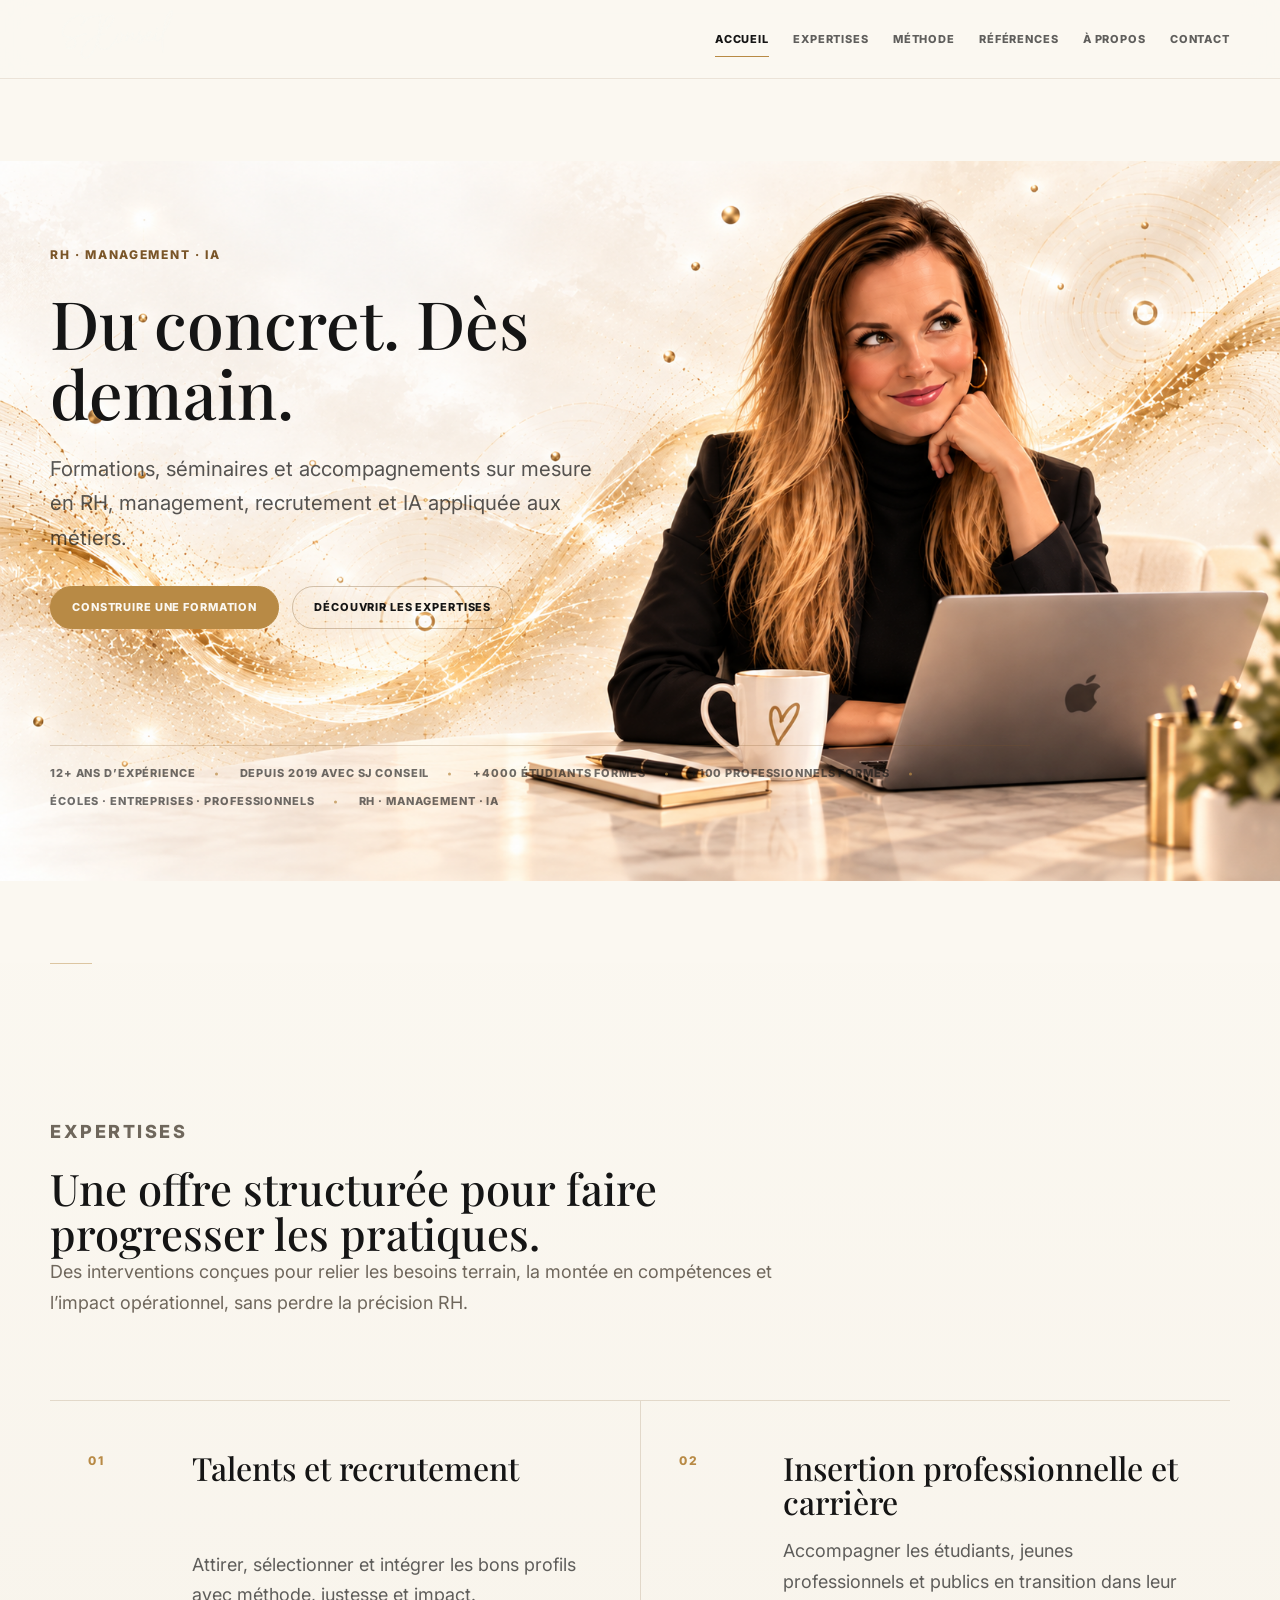
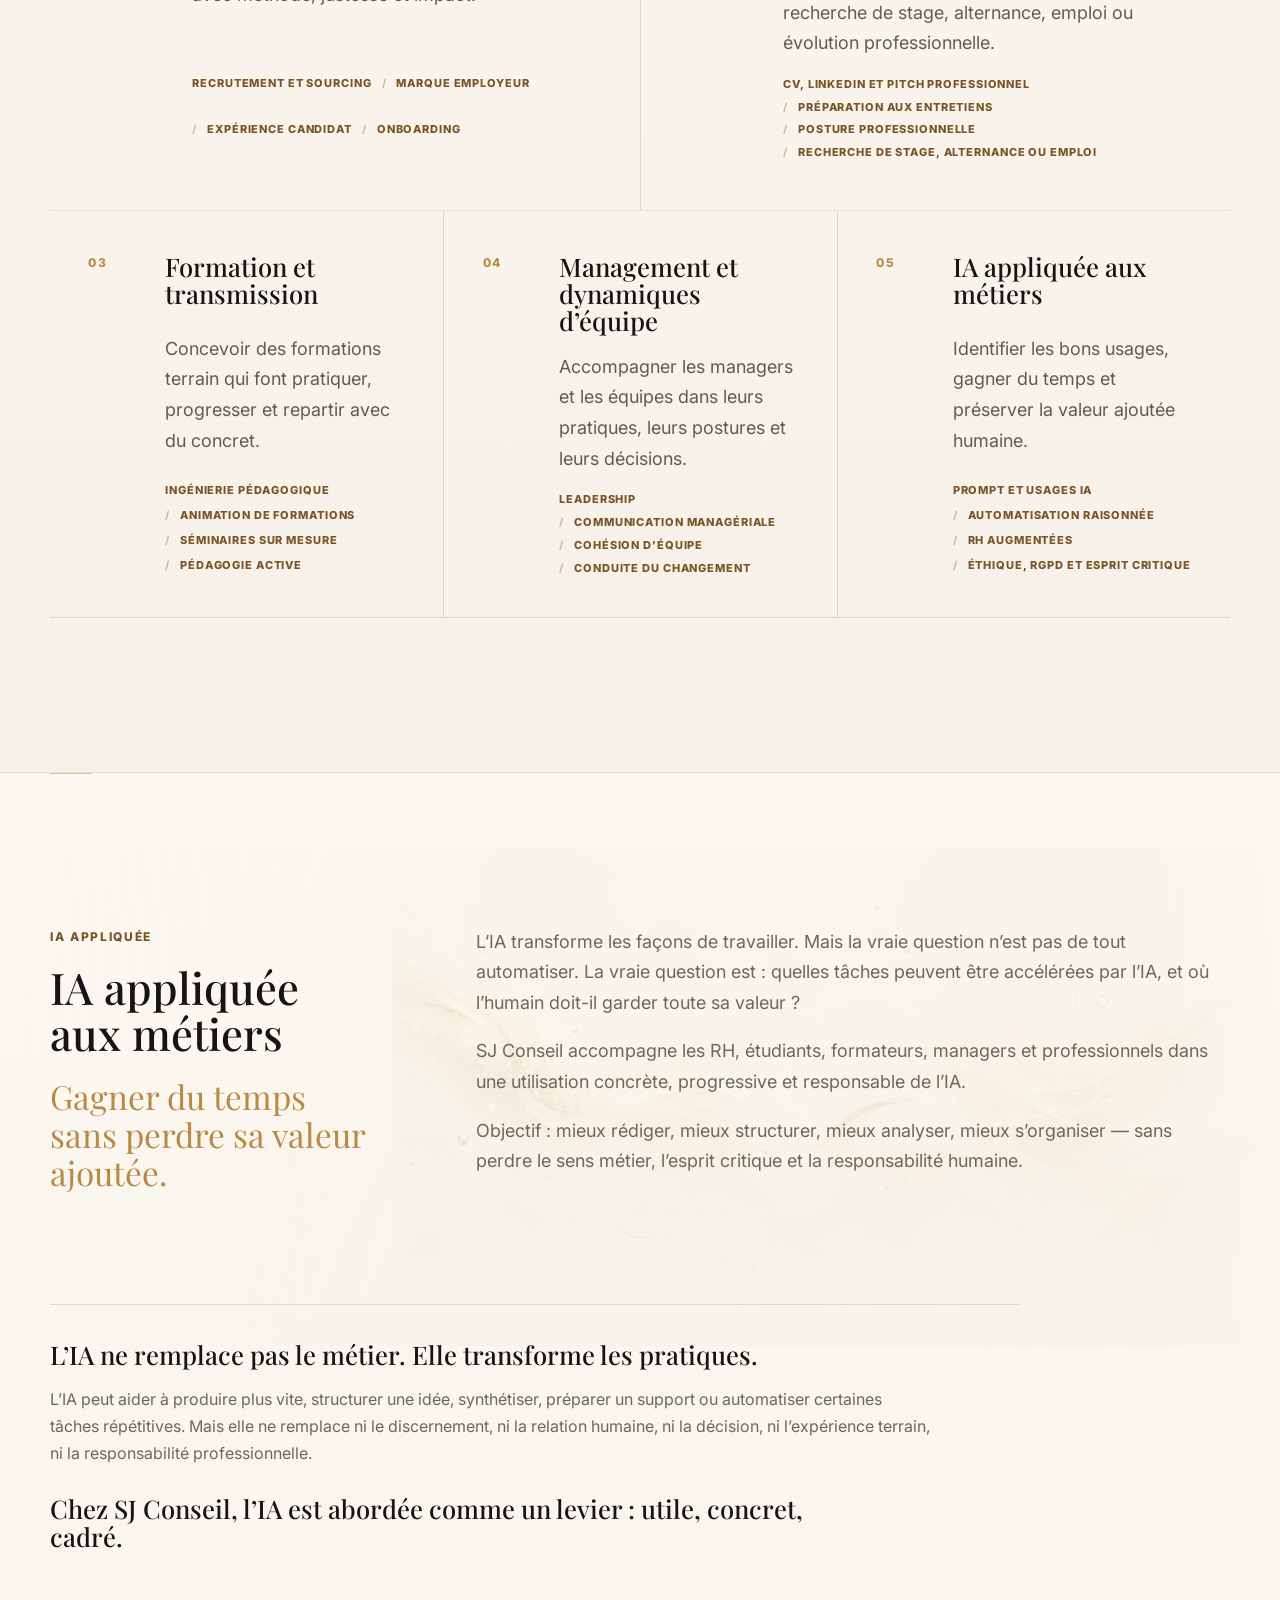
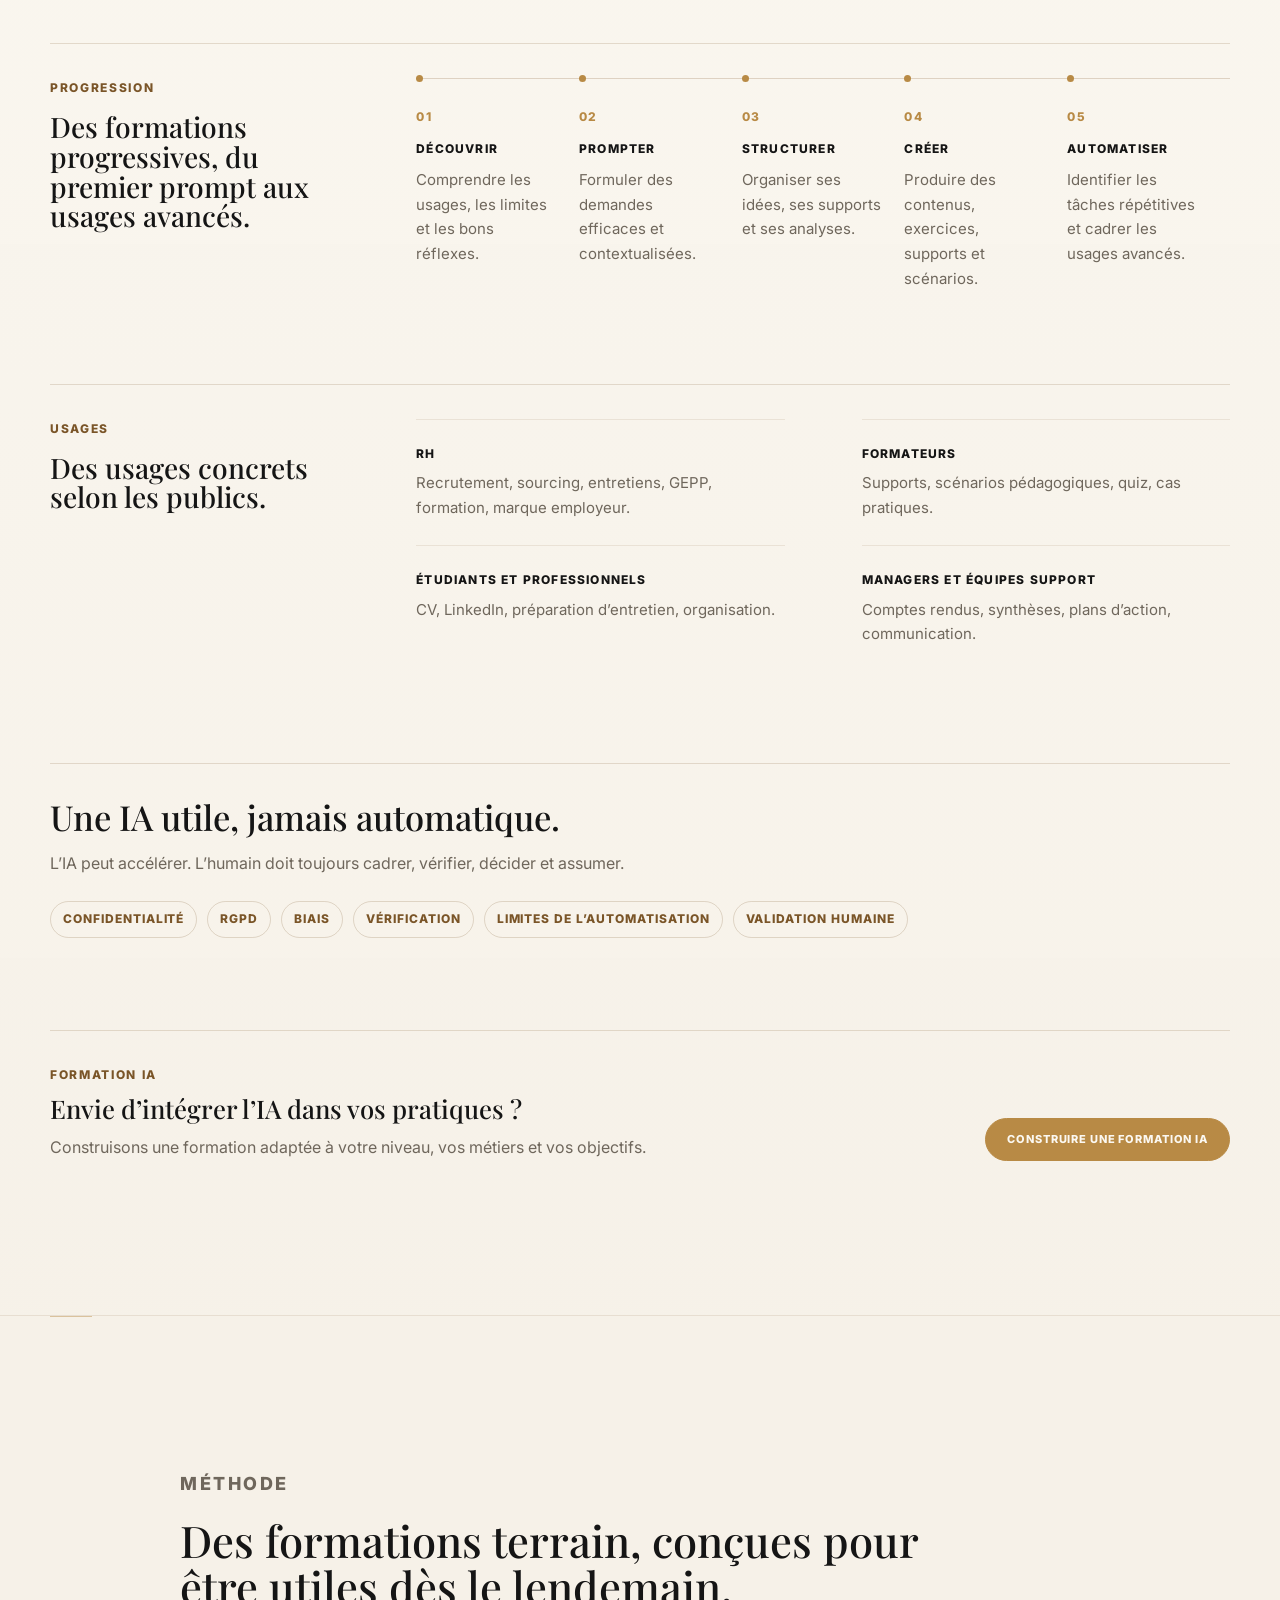
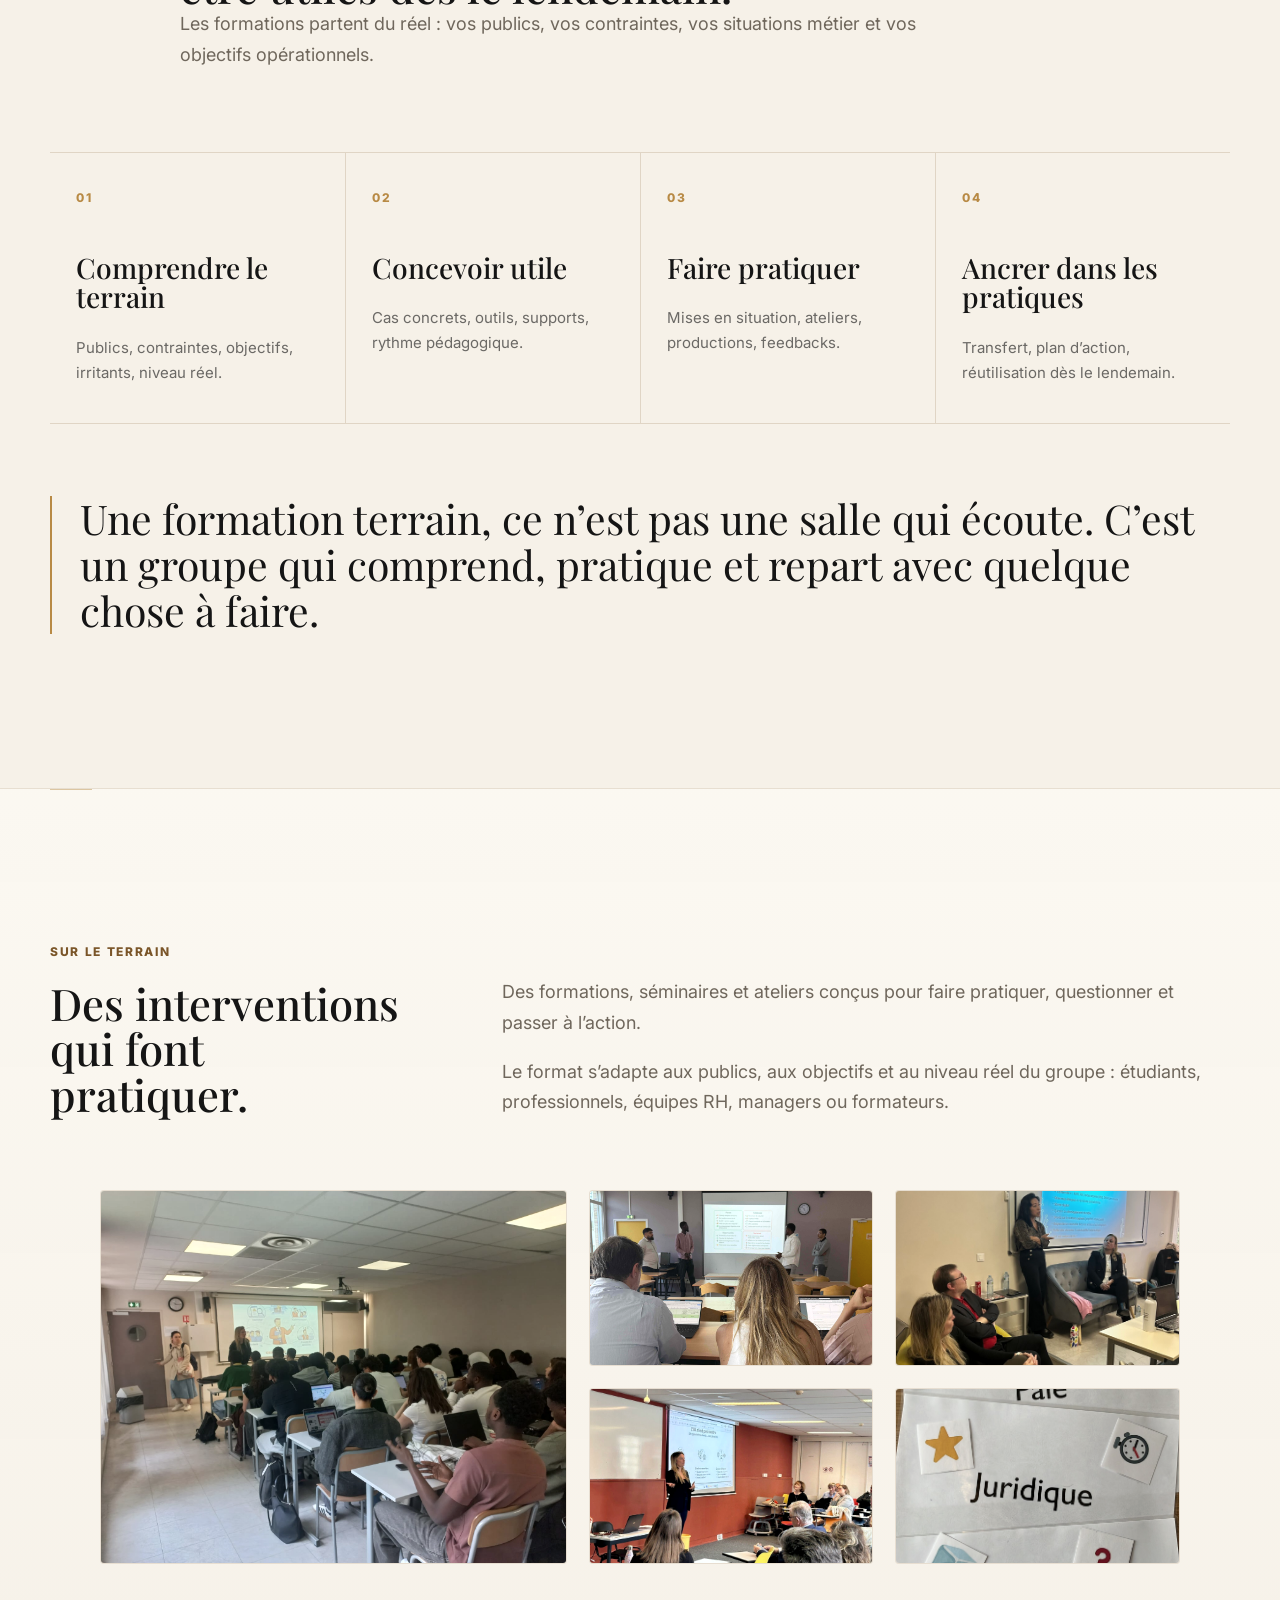
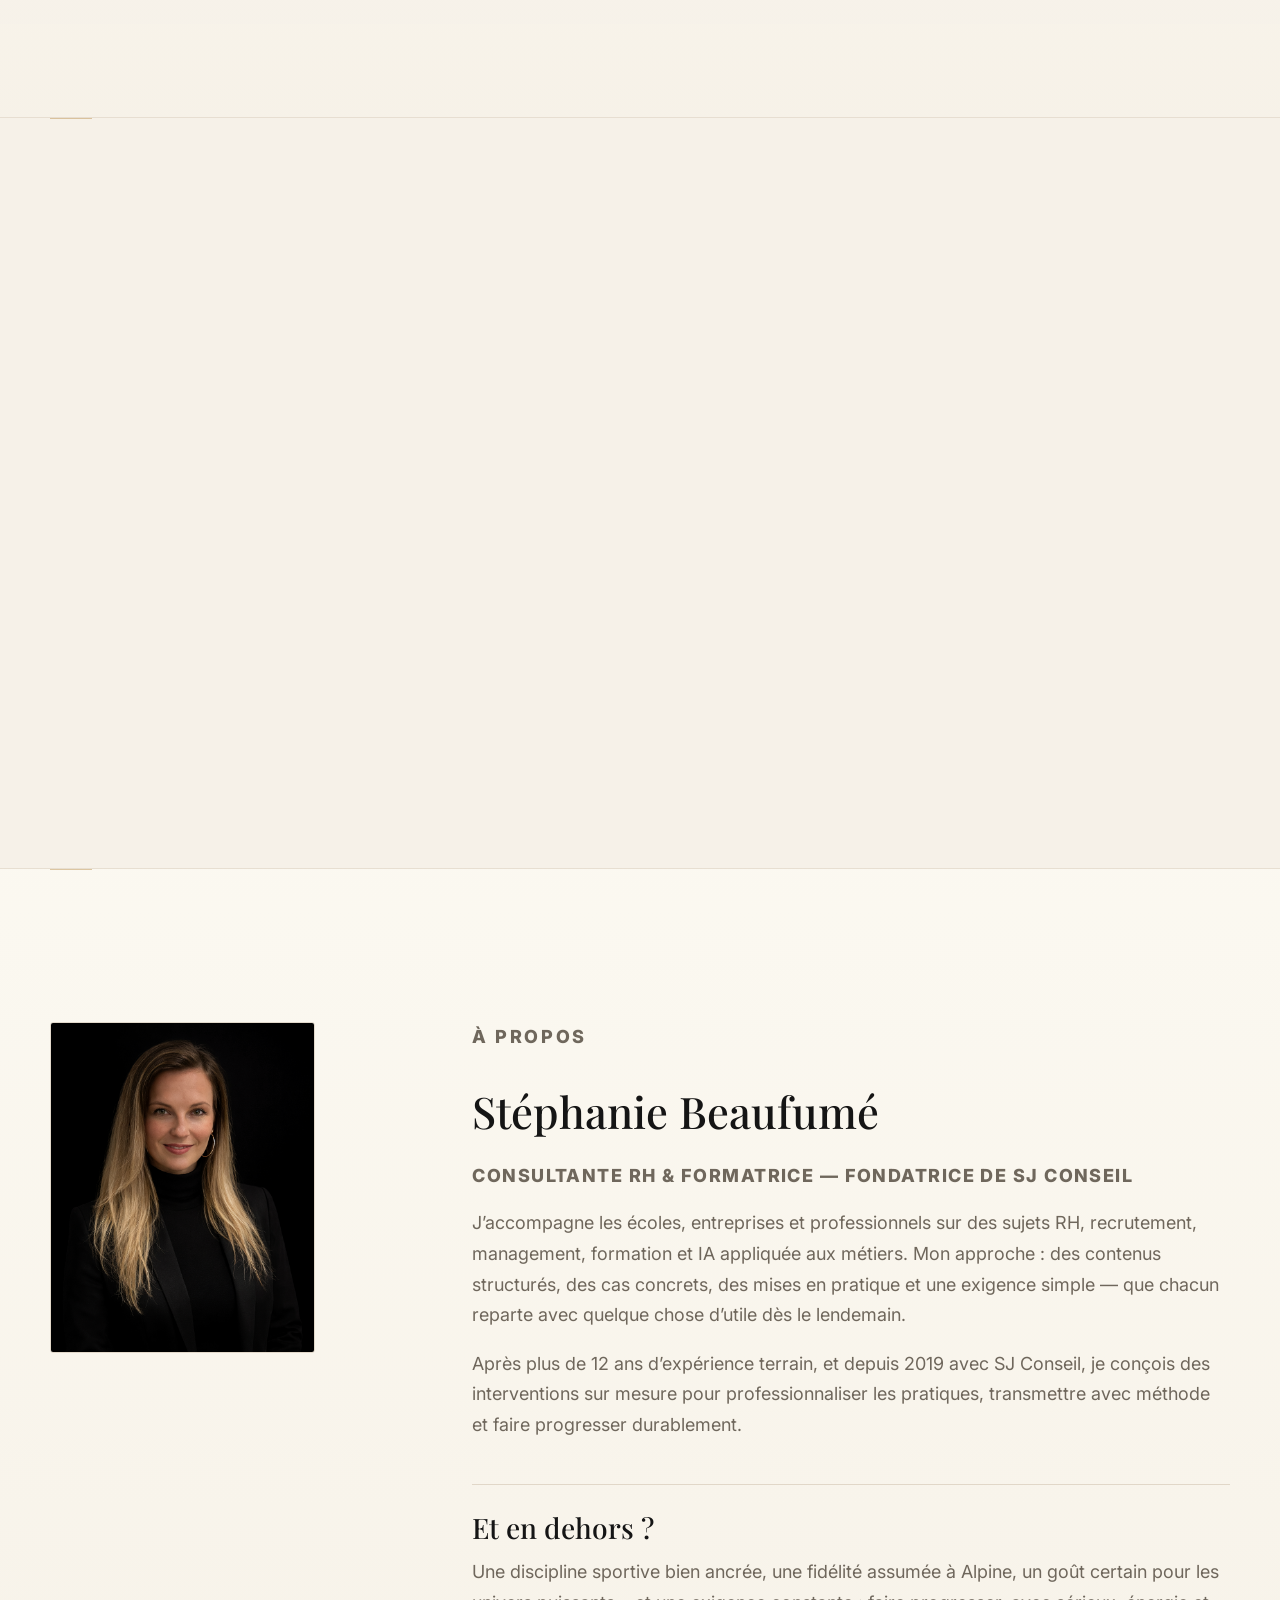
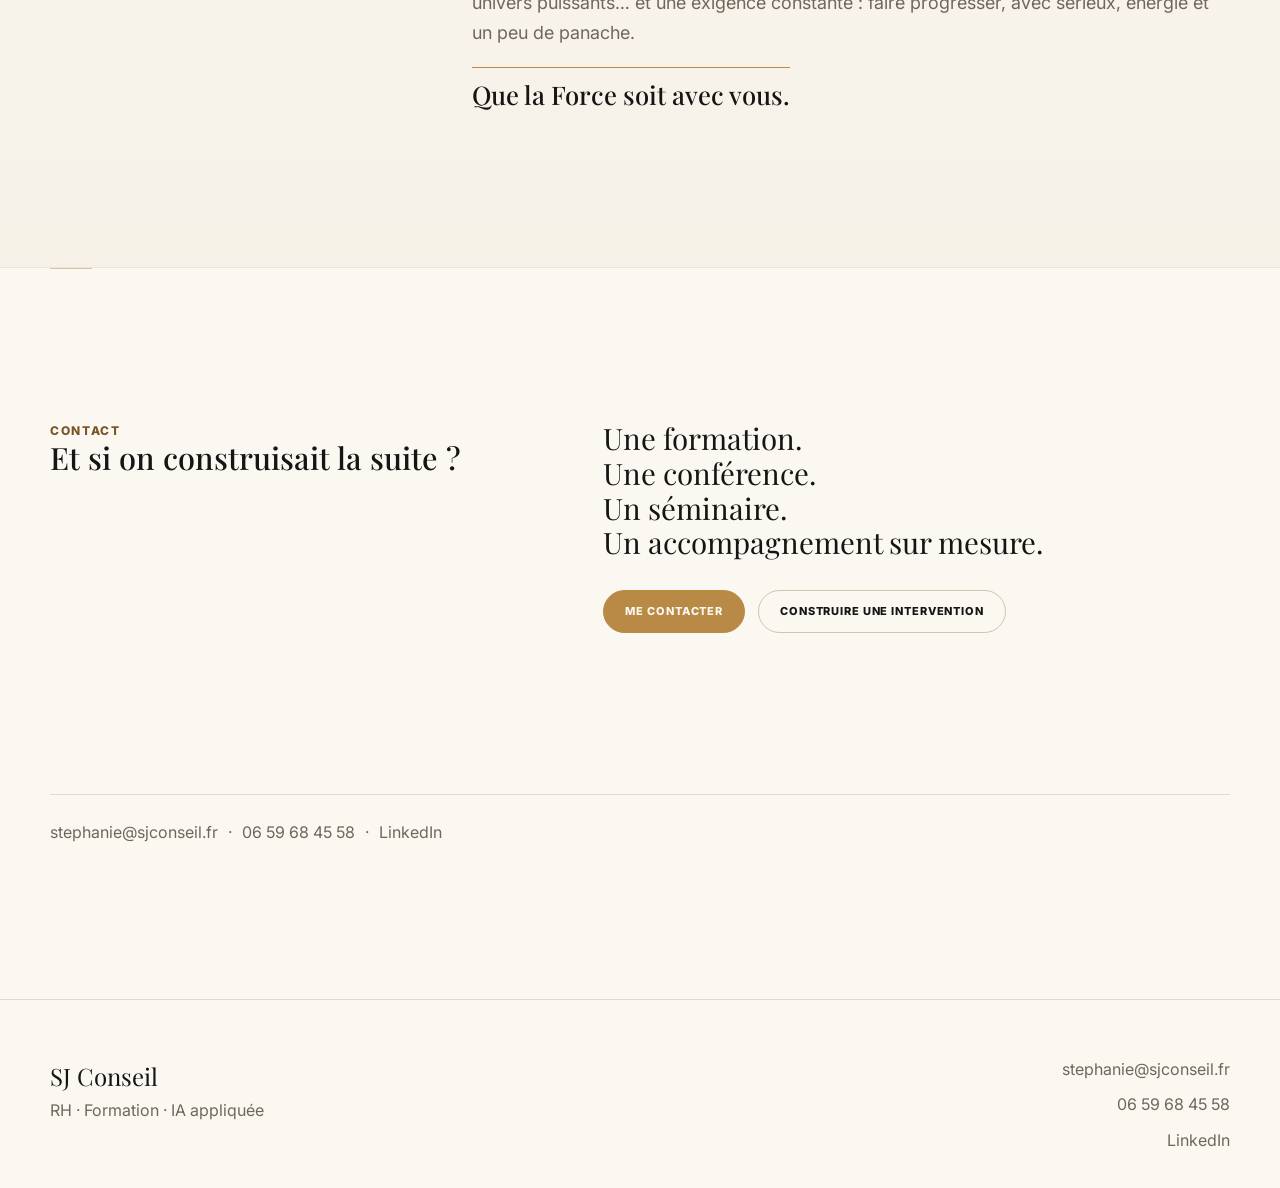
==== commit adab4385: "Update index.html" ====
--- a/index.html
+++ b/index.html
@@ -45,7 +45,7 @@
     <main>
       <section class="hero" id="accueil">
         <div class="hero-visual" aria-hidden="true">
-          <img src="assets/hero-abstract.png" alt="">
+          <img src="assets/hero-v2.png" alt="">
         </div>
         <div class="container hero-layout">
           <div class="hero-copy" data-reveal>
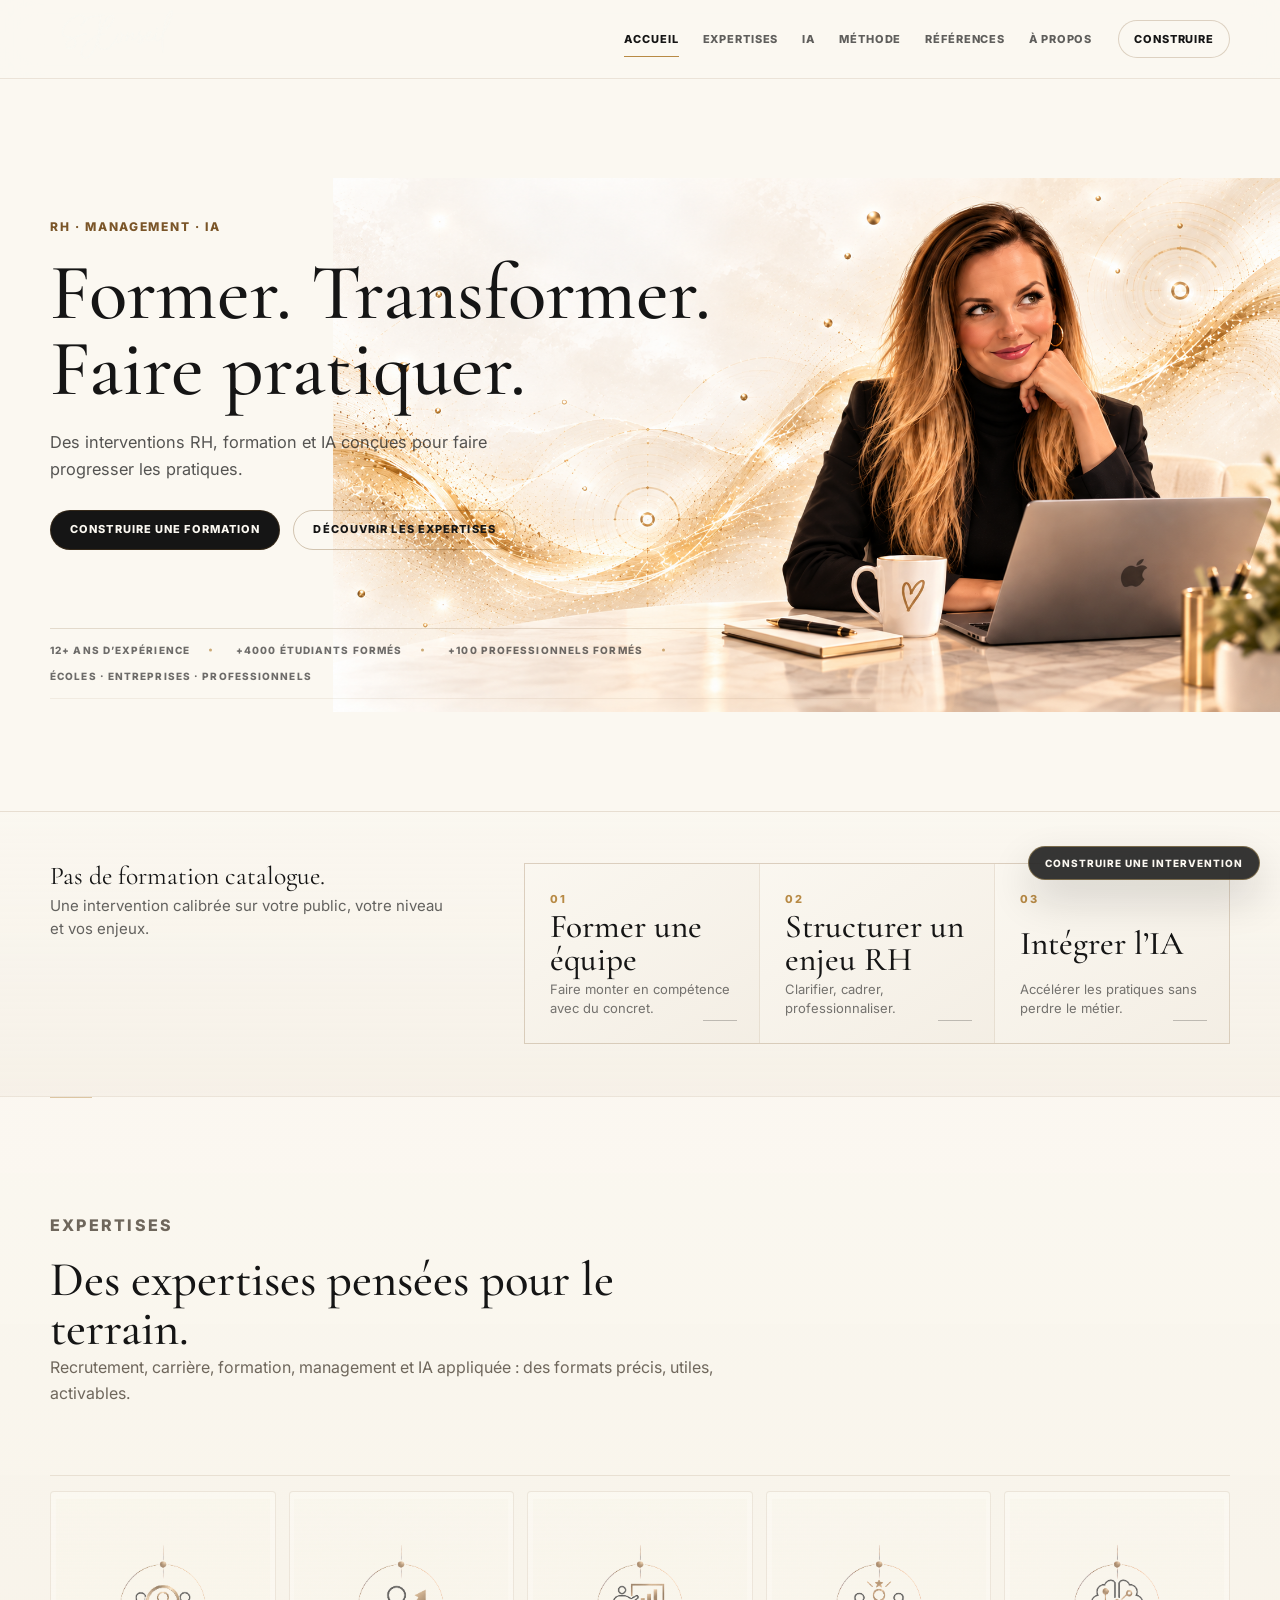
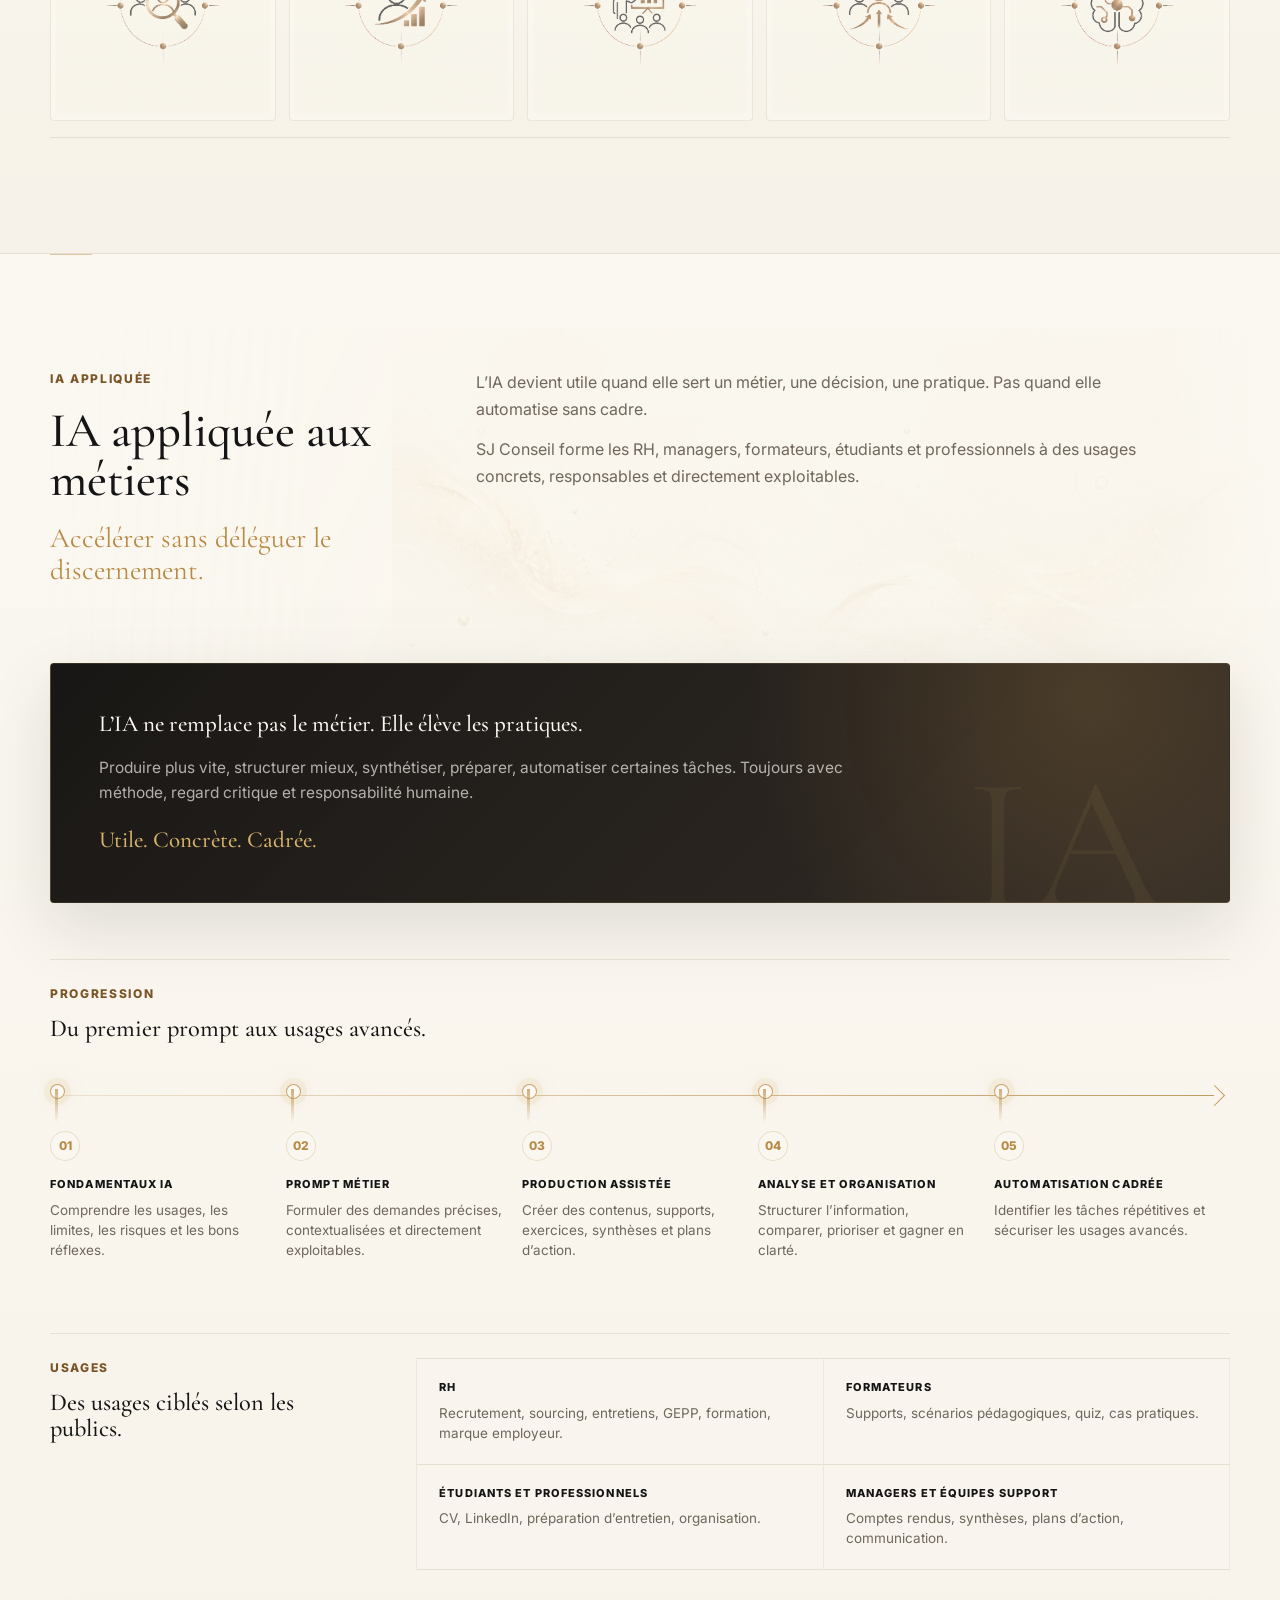
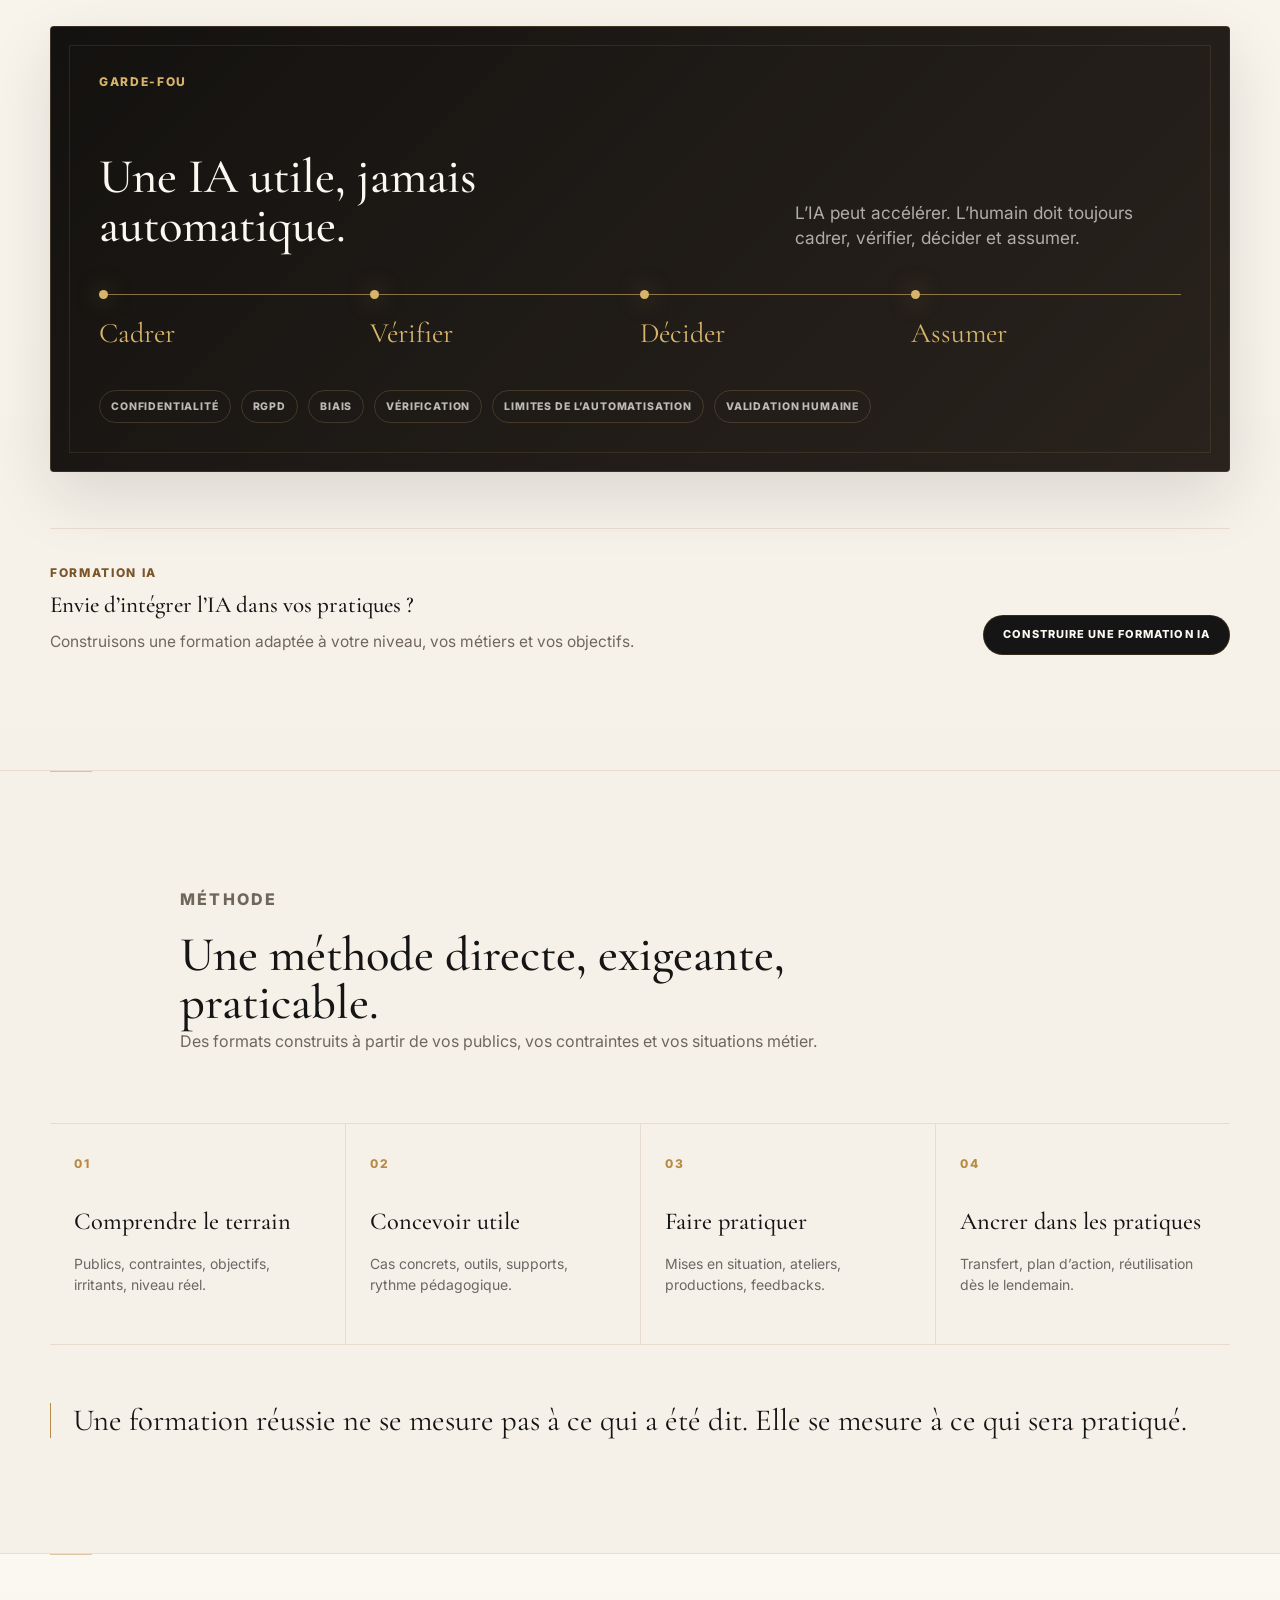
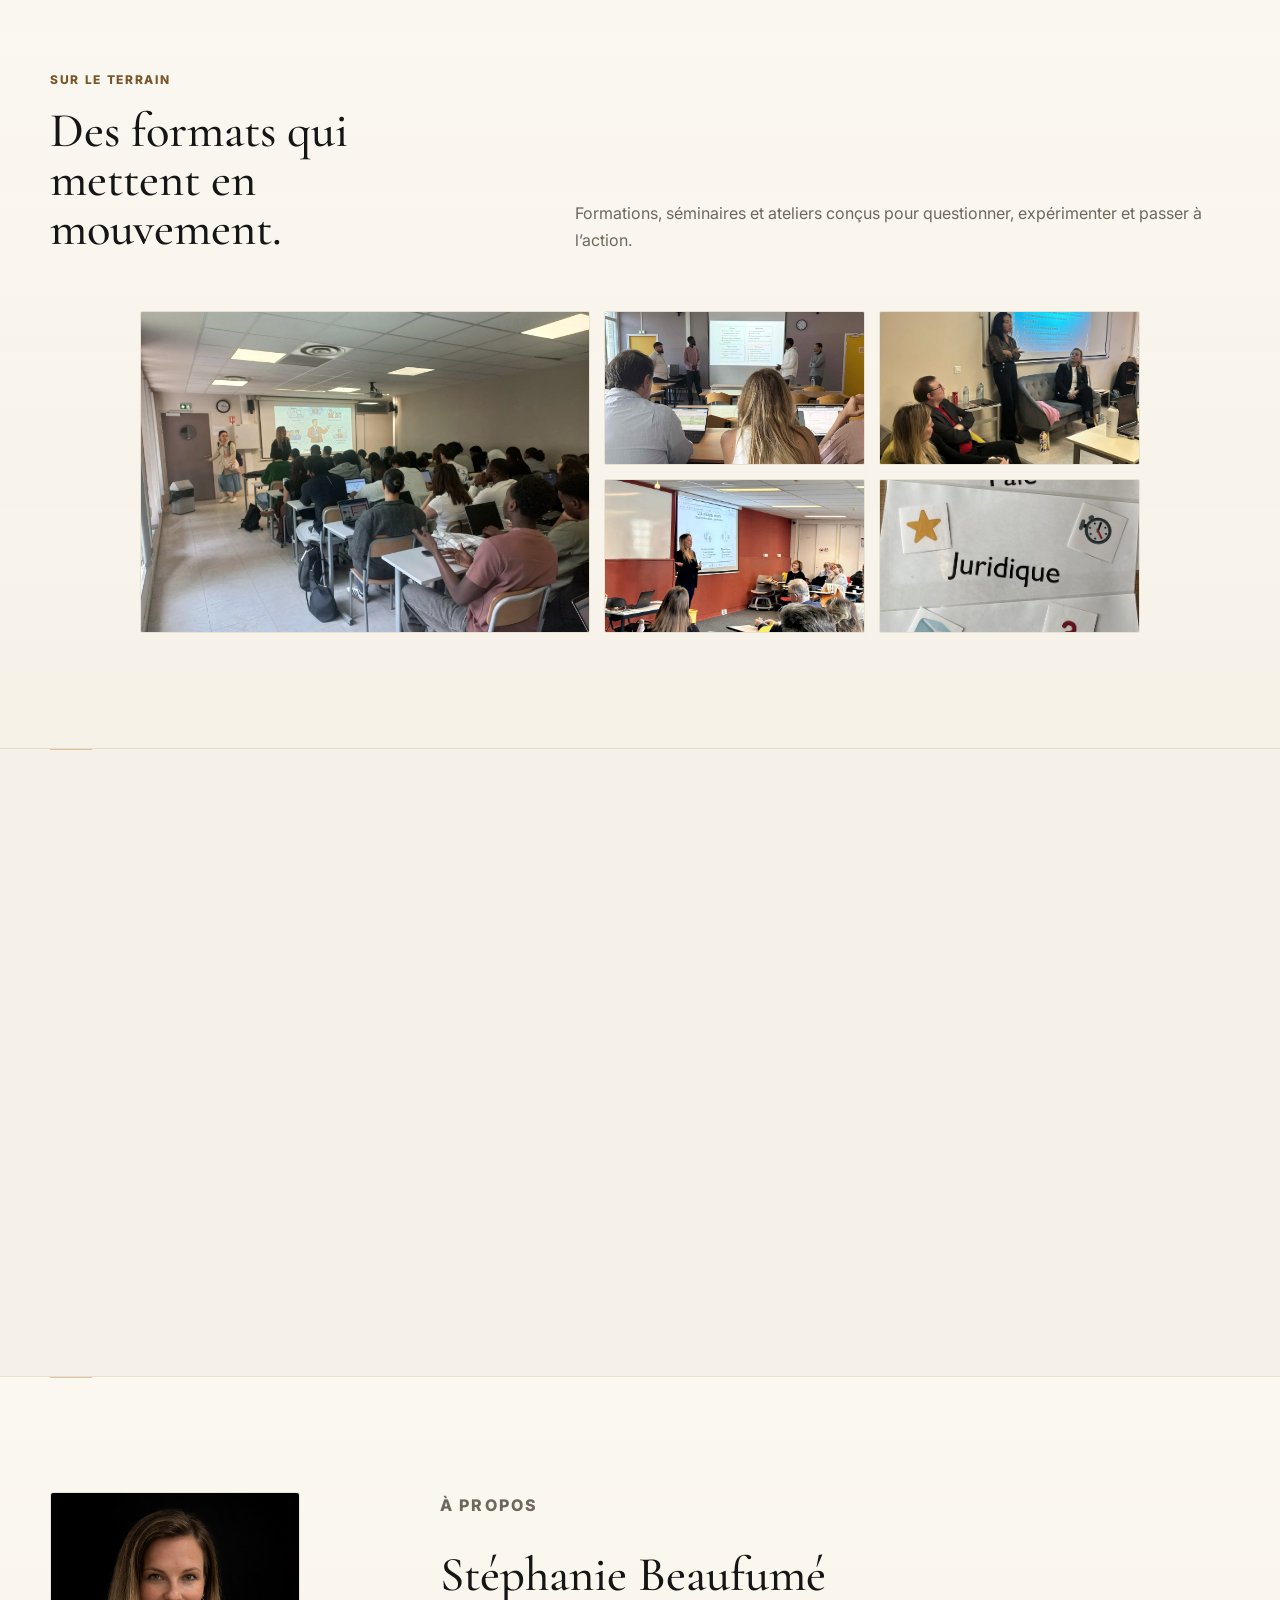
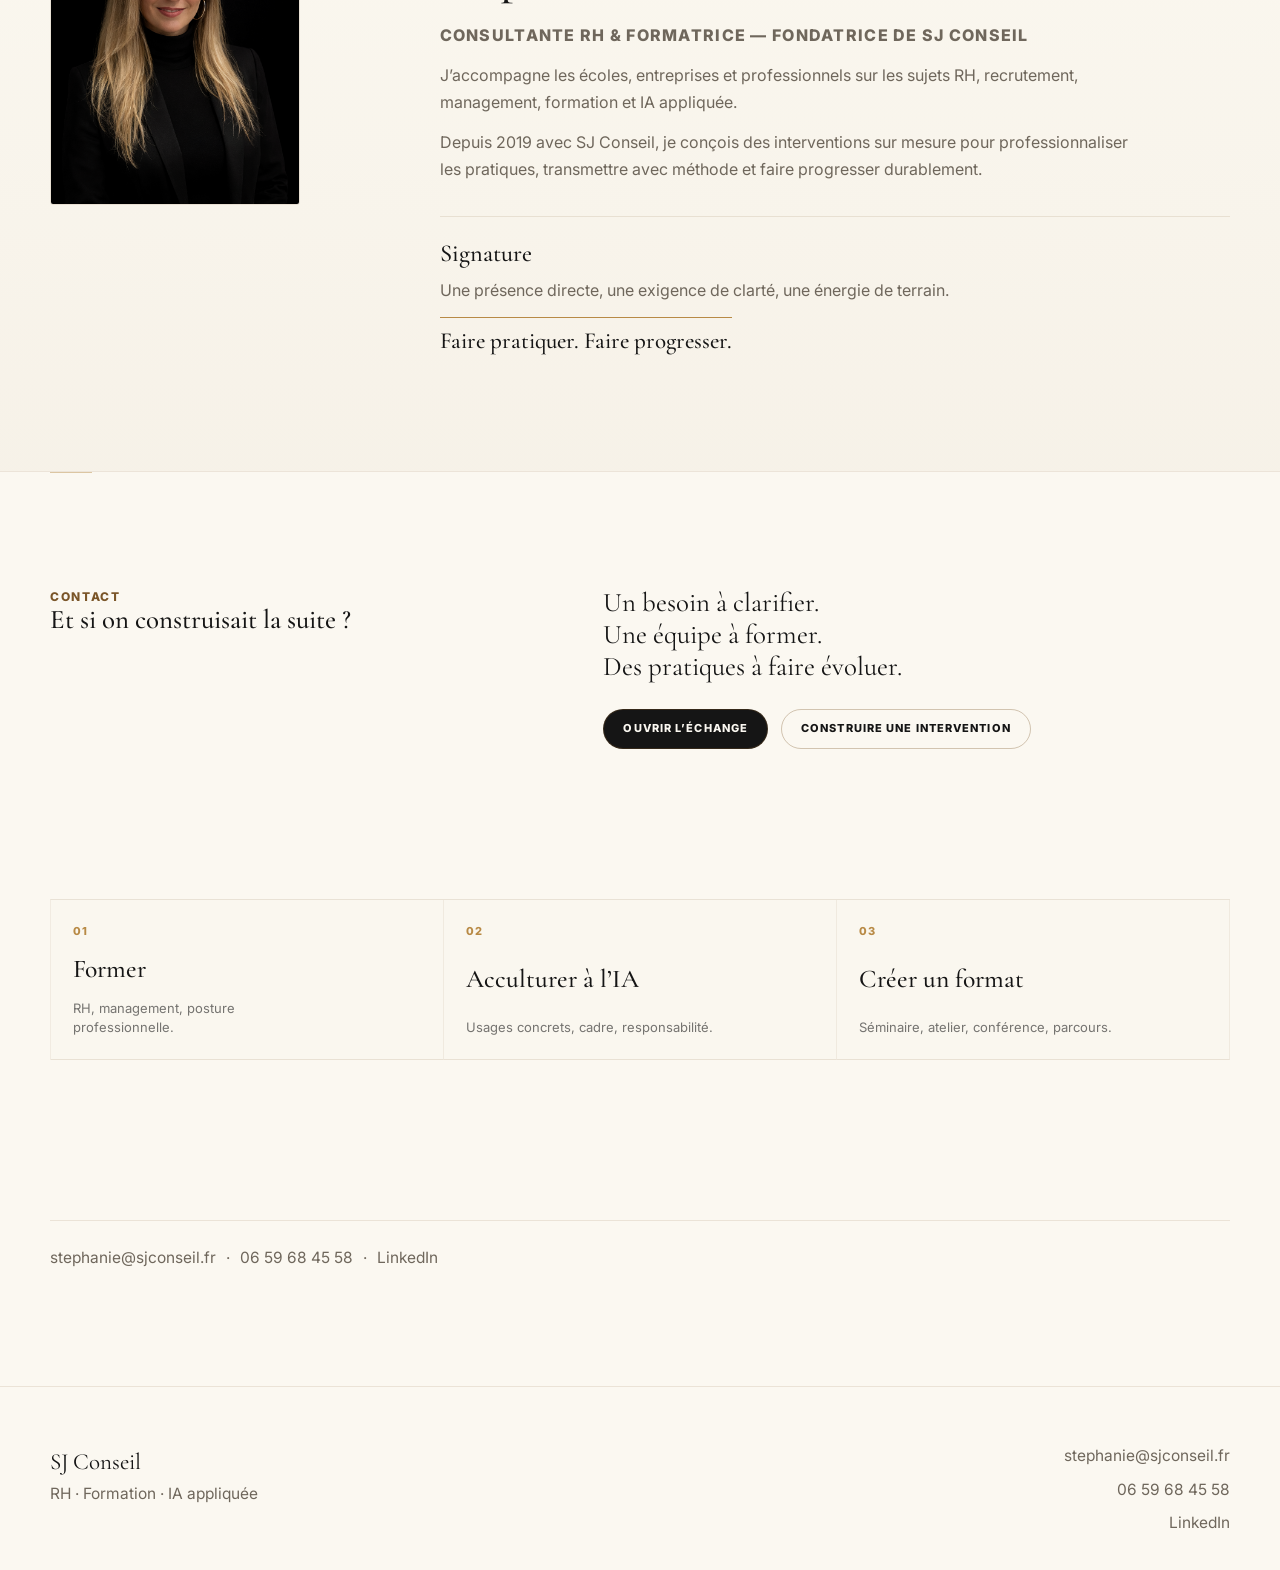
==== commit 8886dd15: "Add files via upload" ====
--- a/index.html
+++ b/index.html
@@ -7,7 +7,7 @@
     <meta name="description" content="SJ Conseil accompagne les entreprises, écoles et professionnels sur les enjeux RH, management, recrutement, formation terrain et IA appliquée aux métiers.">
     <link rel="preconnect" href="https://fonts.googleapis.com">
     <link rel="preconnect" href="https://fonts.gstatic.com" crossorigin>
-    <link href="https://fonts.googleapis.com/css2?family=Inter:wght@400;500;600;700;800&family=Playfair+Display:wght@500;600;700&display=swap" rel="stylesheet">
+    <link href="https://fonts.googleapis.com/css2?family=Cormorant+Garamond:wght@400;500;600&family=Inter:wght@400;500;600;700;800&display=swap" rel="stylesheet">
     <link rel="stylesheet" href="styles.css">
   </head>
   <body>
@@ -21,10 +21,11 @@
         <nav class="desktop-nav" aria-label="Navigation principale">
           <a href="#accueil">Accueil</a>
           <a href="#expertises">Expertises</a>
+          <a href="#ia">IA</a>
           <a href="#methode">Méthode</a>
           <a href="#references">Références</a>
           <a href="#apropos">À propos</a>
-          <a href="#contact">Contact</a>
+          <a class="nav-cta" href="#contact">Construire</a>
         </nav>
         <button class="menu-toggle" type="button" aria-label="Ouvrir le menu" aria-expanded="false" data-menu-toggle>
           <span></span>
@@ -36,6 +37,7 @@
     <nav class="mobile-menu" aria-label="Navigation mobile" data-mobile-menu>
       <a href="#accueil">Accueil</a>
       <a href="#expertises">Expertises</a>
+      <a href="#ia">IA</a>
       <a href="#methode">Méthode</a>
       <a href="#references">Références</a>
       <a href="#apropos">À propos</a>
@@ -50,8 +52,8 @@
         <div class="container hero-layout">
           <div class="hero-copy" data-reveal>
             <p class="eyebrow">RH · management · IA</p>
-            <h1>Du concret. Dès demain.</h1>
-            <p class="hero-lead">Formations, séminaires et accompagnements sur mesure en RH, management, recrutement et IA appliquée aux métiers.</p>
+            <h1>Former. Transformer. Faire pratiquer.</h1>
+            <p class="hero-lead">Des interventions RH, formation et IA conçues pour faire progresser les pratiques.</p>
             <div class="actions">
               <a class="button" href="#contact">Construire une formation</a>
               <a class="button secondary" href="#expertises">Découvrir les expertises</a>
@@ -60,11 +62,32 @@
 
           <div class="hero-proofs" aria-label="Chiffres clés SJ Conseil" data-reveal>
             <span>12+ ans d’expérience</span>
-            <span>Depuis 2019 avec SJ Conseil</span>
             <span>+4000 étudiants formés</span>
             <span>+100 professionnels formés</span>
             <span>Écoles · entreprises · professionnels</span>
-            <span>RH · management · IA</span>
+          </div>
+        </div>
+      </section>
+
+      <section class="conversion-strip" aria-label="Points de départ">
+        <div class="container conversion-layout" data-reveal>
+          <p><span>Pas de formation catalogue.</span>Une intervention calibrée sur votre public, votre niveau et vos enjeux.</p>
+          <div class="conversion-links">
+            <a href="mailto:stephanie@sjconseil.fr?subject=Former%20une%20%C3%A9quipe%20avec%20SJ%20Conseil">
+              <small>01</small>
+              <strong>Former une équipe</strong>
+              <span>Faire monter en compétence avec du concret.</span>
+            </a>
+            <a href="mailto:stephanie@sjconseil.fr?subject=Structurer%20un%20enjeu%20RH%20avec%20SJ%20Conseil">
+              <small>02</small>
+              <strong>Structurer un enjeu RH</strong>
+              <span>Clarifier, cadrer, professionnaliser.</span>
+            </a>
+            <a href="mailto:stephanie@sjconseil.fr?subject=Int%C3%A9grer%20l%27IA%20dans%20mes%20pratiques">
+              <small>03</small>
+              <strong>Intégrer l’IA</strong>
+              <span>Accélérer les pratiques sans perdre le métier.</span>
+            </a>
           </div>
         </div>
       </section>
@@ -73,66 +96,78 @@
         <div class="container">
           <div class="section-heading narrow" data-reveal>
             <p class="eyebrow">Expertises</p>
-            <h2>Une offre structurée pour faire progresser les pratiques.</h2>
-            <p>Des interventions conçues pour relier les besoins terrain, la montée en compétences et l’impact opérationnel, sans perdre la précision RH.</p>
-          </div>
-
-          <div class="expertise-editorial" data-reveal>
-            <article class="expertise-item">
-              <span>01</span>
-              <h3>Talents et recrutement</h3>
-              <p>Attirer, sélectionner et intégrer les bons profils avec méthode, justesse et impact.</p>
-              <ul>
-                <li>Recrutement et sourcing</li>
-                <li>Marque employeur</li>
-                <li>Expérience candidat</li>
-                <li>Onboarding</li>
-              </ul>
-            </article>
-            <article class="expertise-item">
-              <span>02</span>
-              <h3>Insertion professionnelle et carrière</h3>
-              <p>Accompagner les étudiants, jeunes professionnels et publics en transition dans leur recherche de stage, alternance, emploi ou évolution professionnelle.</p>
-              <ul>
-                <li>CV, LinkedIn et pitch professionnel</li>
-                <li>Préparation aux entretiens</li>
-                <li>Posture professionnelle</li>
-                <li>Recherche de stage, alternance ou emploi</li>
-              </ul>
-            </article>
-            <article class="expertise-item">
-              <span>03</span>
-              <h3>Formation et transmission</h3>
-              <p>Concevoir des formations terrain qui font pratiquer, progresser et repartir avec du concret.</p>
-              <ul>
-                <li>Ingénierie pédagogique</li>
-                <li>Animation de formations</li>
-                <li>Séminaires sur mesure</li>
-                <li>Pédagogie active</li>
-              </ul>
-            </article>
-            <article class="expertise-item">
-              <span>04</span>
-              <h3>Management et dynamiques d’équipe</h3>
-              <p>Accompagner les managers et les équipes dans leurs pratiques, leurs postures et leurs décisions.</p>
-              <ul>
-                <li>Leadership</li>
-                <li>Communication managériale</li>
-                <li>Cohésion d’équipe</li>
-                <li>Conduite du changement</li>
-              </ul>
-            </article>
-            <article class="expertise-item">
-              <span>05</span>
-              <h3>IA appliquée aux métiers</h3>
-              <p>Identifier les bons usages, gagner du temps et préserver la valeur ajoutée humaine.</p>
-              <ul>
-                <li>Prompt et usages IA</li>
-                <li>Automatisation raisonnée</li>
-                <li>RH augmentées</li>
-                <li>Éthique, RGPD et esprit critique</li>
-              </ul>
-            </article>
+            <h2>Des expertises pensées pour le terrain.</h2>
+            <p>Recrutement, carrière, formation, management et IA appliquée : des formats précis, utiles, activables.</p>
+          </div>
+
+          <div class="expertise-explorer" data-expertise-explorer data-reveal>
+            <div class="expertise-picto-row" aria-label="Expertises SJ Conseil">
+              <button class="expertise-picto" type="button" aria-label="Talents et recrutement" aria-pressed="false" data-expertise-target="expertise-recrutement">
+                <img src="assets/expertises/picto-recrutement.png" alt="" loading="lazy">
+                <span class="picto-reveal">
+                  <span class="picto-title">Talents et recrutement</span>
+                  <span class="picto-copy">Attirer, sélectionner et intégrer les bons profils avec méthode, justesse et impact.</span>
+                  <span class="picto-tags">
+                    <span>Recrutement et sourcing</span>
+                    <span>Marque employeur</span>
+                    <span>Expérience candidat</span>
+                    <span>Onboarding</span>
+                  </span>
+                </span>
+              </button>
+              <button class="expertise-picto" type="button" aria-label="Insertion professionnelle et carrière" aria-pressed="false" data-expertise-target="expertise-carriere">
+                <img src="assets/expertises/picto-carriere.png" alt="" loading="lazy">
+                <span class="picto-reveal">
+                  <span class="picto-title">Insertion professionnelle et carrière</span>
+                  <span class="picto-copy">Accompagner les étudiants, jeunes professionnels et publics en transition vers le stage, l’alternance, l’emploi ou l’évolution professionnelle.</span>
+                  <span class="picto-tags">
+                    <span>CV, LinkedIn et pitch professionnel</span>
+                    <span>Préparation aux entretiens</span>
+                    <span>Posture professionnelle</span>
+                    <span>Recherche de stage, alternance ou emploi</span>
+                  </span>
+                </span>
+              </button>
+              <button class="expertise-picto" type="button" aria-label="Formation et transmission" aria-pressed="false" data-expertise-target="expertise-formation">
+                <img src="assets/expertises/picto-formation.png" alt="" loading="lazy">
+                <span class="picto-reveal">
+                  <span class="picto-title">Formation et transmission</span>
+                  <span class="picto-copy">Concevoir des formations terrain qui font pratiquer, progresser et repartir avec du concret.</span>
+                  <span class="picto-tags">
+                    <span>Ingénierie pédagogique</span>
+                    <span>Animation de formations</span>
+                    <span>Séminaires sur mesure</span>
+                    <span>Pédagogie active</span>
+                  </span>
+                </span>
+              </button>
+              <button class="expertise-picto" type="button" aria-label="Management et dynamiques d'équipe" aria-pressed="false" data-expertise-target="expertise-management">
+                <img src="assets/expertises/picto-management.png" alt="" loading="lazy">
+                <span class="picto-reveal">
+                  <span class="picto-title">Management et dynamiques d’équipe</span>
+                  <span class="picto-copy">Accompagner les managers et les équipes dans leurs pratiques, leurs postures et leurs décisions.</span>
+                  <span class="picto-tags">
+                    <span>Leadership</span>
+                    <span>Communication managériale</span>
+                    <span>Cohésion d’équipe</span>
+                    <span>Conduite du changement</span>
+                  </span>
+                </span>
+              </button>
+              <button class="expertise-picto" type="button" aria-label="IA appliquée aux métiers" aria-pressed="false" data-expertise-target="expertise-ia">
+                <img src="assets/expertises/picto-ia.png" alt="" loading="lazy">
+                <span class="picto-reveal">
+                  <span class="picto-title">IA appliquée aux métiers</span>
+                  <span class="picto-copy">Identifier les bons usages, gagner du temps et préserver la valeur ajoutée humaine.</span>
+                  <span class="picto-tags">
+                    <span>Prompt et usages IA</span>
+                    <span>Automatisation raisonnée</span>
+                    <span>RH augmentées</span>
+                    <span>Éthique, RGPD et esprit critique</span>
+                  </span>
+                </span>
+              </button>
+            </div>
           </div>
         </div>
       </section>
@@ -142,52 +177,51 @@
           <div class="section-title" data-reveal>
             <p class="eyebrow">IA appliquée</p>
             <h2>IA appliquée aux métiers</h2>
-            <p class="section-subtitle">Gagner du temps sans perdre sa valeur ajoutée.</p>
+            <p class="section-subtitle">Accélérer sans déléguer le discernement.</p>
           </div>
           <div class="copy-stack" data-reveal>
-            <p>L’IA transforme les façons de travailler. Mais la vraie question n’est pas de tout automatiser. La vraie question est : quelles tâches peuvent être accélérées par l’IA, et où l’humain doit-il garder toute sa valeur ?</p>
-            <p>SJ Conseil accompagne les RH, étudiants, formateurs, managers et professionnels dans une utilisation concrète, progressive et responsable de l’IA.</p>
-            <p>Objectif : mieux rédiger, mieux structurer, mieux analyser, mieux s’organiser — sans perdre le sens métier, l’esprit critique et la responsabilité humaine.</p>
+            <p>L’IA devient utile quand elle sert un métier, une décision, une pratique. Pas quand elle automatise sans cadre.</p>
+            <p>SJ Conseil forme les RH, managers, formateurs, étudiants et professionnels à des usages concrets, responsables et directement exploitables.</p>
           </div>
         </div>
 
         <div class="container ai-flow">
           <div class="ai-statement" data-reveal>
-            <h3>L’IA ne remplace pas le métier. Elle transforme les pratiques.</h3>
-            <p>L’IA peut aider à produire plus vite, structurer une idée, synthétiser, préparer un support ou automatiser certaines tâches répétitives. Mais elle ne remplace ni le discernement, ni la relation humaine, ni la décision, ni l’expérience terrain, ni la responsabilité professionnelle.</p>
-            <strong>Chez SJ Conseil, l’IA est abordée comme un levier : utile, concret, cadré.</strong>
-          </div>
-
-          <div class="flow-block" data-reveal>
+            <h3>L’IA ne remplace pas le métier. Elle élève les pratiques.</h3>
+            <p>Produire plus vite, structurer mieux, synthétiser, préparer, automatiser certaines tâches. Toujours avec méthode, regard critique et responsabilité humaine.</p>
+            <strong>Utile. Concrète. Cadrée.</strong>
+          </div>
+
+          <div class="flow-block ai-progression" data-reveal>
             <div>
               <p class="eyebrow">Progression</p>
-              <h3>Des formations progressives, du premier prompt aux usages avancés.</h3>
+              <h3>Du premier prompt aux usages avancés.</h3>
             </div>
             <ol class="steps-line">
               <li>
                 <small>01</small>
-                <span>Découvrir</span>
-                <p>Comprendre les usages, les limites et les bons réflexes.</p>
+                <span>Fondamentaux IA</span>
+                <p>Comprendre les usages, les limites, les risques et les bons réflexes.</p>
               </li>
               <li>
                 <small>02</small>
-                <span>Prompter</span>
-                <p>Formuler des demandes efficaces et contextualisées.</p>
+                <span>Prompt métier</span>
+                <p>Formuler des demandes précises, contextualisées et directement exploitables.</p>
               </li>
               <li>
                 <small>03</small>
-                <span>Structurer</span>
-                <p>Organiser ses idées, ses supports et ses analyses.</p>
+                <span>Production assistée</span>
+                <p>Créer des contenus, supports, exercices, synthèses et plans d’action.</p>
               </li>
               <li>
                 <small>04</small>
-                <span>Créer</span>
-                <p>Produire des contenus, exercices, supports et scénarios.</p>
+                <span>Analyse et organisation</span>
+                <p>Structurer l’information, comparer, prioriser et gagner en clarté.</p>
               </li>
               <li>
                 <small>05</small>
-                <span>Automatiser</span>
-                <p>Identifier les tâches répétitives et cadrer les usages avancés.</p>
+                <span>Automatisation cadrée</span>
+                <p>Identifier les tâches répétitives et sécuriser les usages avancés.</p>
               </li>
             </ol>
           </div>
@@ -195,7 +229,7 @@
           <div class="flow-block" data-reveal>
             <div>
               <p class="eyebrow">Usages</p>
-              <h3>Des usages concrets selon les publics.</h3>
+              <h3>Des usages ciblés selon les publics.</h3>
             </div>
             <div class="audiences">
               <p><span>RH</span>Recrutement, sourcing, entretiens, GEPP, formation, marque employeur.</p>
@@ -206,8 +240,17 @@
           </div>
 
           <blockquote class="ai-quote" data-reveal>
-            <strong>Une IA utile, jamais automatique.</strong>
-            <p>L’IA peut accélérer. L’humain doit toujours cadrer, vérifier, décider et assumer.</p>
+            <div class="ai-quote-head">
+              <p class="eyebrow">Garde-fou</p>
+              <strong>Une IA utile, jamais automatique.</strong>
+              <p>L’IA peut accélérer. L’humain doit toujours cadrer, vérifier, décider et assumer.</p>
+            </div>
+            <div class="ai-control-line" aria-label="Principes d'utilisation de l'IA">
+              <span>Cadrer</span>
+              <span>Vérifier</span>
+              <span>Décider</span>
+              <span>Assumer</span>
+            </div>
             <ul aria-label="Réflexes à intégrer">
               <li>Confidentialité</li>
               <li>RGPD</li>
@@ -232,8 +275,8 @@
       <section class="section method-section" id="methode">
         <div class="container section-heading wide" data-reveal>
           <p class="eyebrow">Méthode</p>
-          <h2>Des formations terrain, conçues pour être utiles dès le lendemain.</h2>
-          <p>Les formations partent du réel : vos publics, vos contraintes, vos situations métier et vos objectifs opérationnels.</p>
+          <h2>Une méthode directe, exigeante, praticable.</h2>
+          <p>Des formats construits à partir de vos publics, vos contraintes et vos situations métier.</p>
         </div>
 
         <div class="container method-line">
@@ -259,18 +302,17 @@
           </article>
         </div>
 
-        <p class="container signature" data-reveal>Une formation terrain, ce n’est pas une salle qui écoute. C’est un groupe qui comprend, pratique et repart avec quelque chose à faire.</p>
+        <p class="container signature" data-reveal>Une formation réussie ne se mesure pas à ce qui a été dit. Elle se mesure à ce qui sera pratiqué.</p>
       </section>
 
       <section class="section field-section" id="terrain">
         <div class="container field-layout">
           <div class="section-title" data-reveal>
             <p class="eyebrow">Sur le terrain</p>
-            <h2>Des interventions qui font pratiquer.</h2>
+            <h2>Des formats qui mettent en mouvement.</h2>
           </div>
           <div class="copy-stack" data-reveal>
-            <p>Des formations, séminaires et ateliers conçus pour faire pratiquer, questionner et passer à l’action.</p>
-            <p>Le format s’adapte aux publics, aux objectifs et au niveau réel du groupe : étudiants, professionnels, équipes RH, managers ou formateurs.</p>
+            <p>Formations, séminaires et ateliers conçus pour questionner, expérimenter et passer à l’action.</p>
           </div>
         </div>
 
@@ -297,7 +339,7 @@
         <div class="container section-heading narrow" data-reveal>
           <p class="eyebrow">Références</p>
           <h2>Références & collaborations</h2>
-          <p>Entreprises, écoles et organisations accompagnées sur des sujets RH, recrutement, management, formation et IA appliquée.</p>
+          <p>Écoles, entreprises et organisations accompagnées sur des enjeux RH, formation, management et IA.</p>
         </div>
 
         <div class="logo-marquee" aria-label="Logos partenaires" data-reveal>
@@ -327,7 +369,7 @@
           </div>
         </div>
 
-        <p class="container references-note" data-reveal>Des interventions conçues pour relier les enjeux terrain, la pédagogie active et les transformations métiers.</p>
+        <p class="container references-note" data-reveal>Des interventions à la croisée du terrain, de la pédagogie active et des transformations métiers.</p>
       </section>
 
       <section class="section about-section" id="apropos">
@@ -340,13 +382,13 @@
             <p class="eyebrow">À propos</p>
             <h2>Stéphanie Beaufumé</h2>
             <p class="about-role">Consultante RH & formatrice — fondatrice de SJ Conseil</p>
-            <p>J’accompagne les écoles, entreprises et professionnels sur des sujets RH, recrutement, management, formation et IA appliquée aux métiers. Mon approche : des contenus structurés, des cas concrets, des mises en pratique et une exigence simple — que chacun reparte avec quelque chose d’utile dès le lendemain.</p>
-            <p>Après plus de 12 ans d’expérience terrain, et depuis 2019 avec SJ Conseil, je conçois des interventions sur mesure pour professionnaliser les pratiques, transmettre avec méthode et faire progresser durablement.</p>
+            <p>J’accompagne les écoles, entreprises et professionnels sur les sujets RH, recrutement, management, formation et IA appliquée.</p>
+            <p>Depuis 2019 avec SJ Conseil, je conçois des interventions sur mesure pour professionnaliser les pratiques, transmettre avec méthode et faire progresser durablement.</p>
 
             <div class="personal-note">
-              <h3>Et en dehors ?</h3>
-              <p>Une discipline sportive bien ancrée, une fidélité assumée à Alpine, un goût certain pour les univers puissants… et une exigence constante : faire progresser, avec sérieux, énergie et un peu de panache.</p>
-              <strong>Que la Force soit avec vous.</strong>
+              <h3>Signature</h3>
+              <p>Une présence directe, une exigence de clarté, une énergie de terrain.</p>
+              <strong>Faire pratiquer. Faire progresser.</strong>
             </div>
           </div>
         </div>
@@ -360,11 +402,29 @@
           </div>
 
           <div class="contact-main" data-reveal>
-            <p>Une formation.<br>Une conférence.<br>Un séminaire.<br>Un accompagnement sur mesure.</p>
+            <p>Un besoin à clarifier.<br>Une équipe à former.<br>Des pratiques à faire évoluer.</p>
             <div class="actions">
-              <a class="button" href="mailto:stephanie@sjconseil.fr">Me contacter</a>
+              <a class="button" href="mailto:stephanie@sjconseil.fr?subject=Construire%20une%20intervention%20avec%20SJ%20Conseil">Ouvrir l’échange</a>
               <a class="button secondary" href="mailto:stephanie@sjconseil.fr?subject=Construire%20une%20intervention%20avec%20SJ%20Conseil">Construire une intervention</a>
             </div>
+          </div>
+
+          <div class="contact-options" data-reveal aria-label="Sujets de contact">
+            <a href="mailto:stephanie@sjconseil.fr?subject=Formation%20RH%20ou%20management">
+              <span>01</span>
+              <strong>Former</strong>
+              <small>RH, management, posture professionnelle.</small>
+            </a>
+            <a href="mailto:stephanie@sjconseil.fr?subject=Formation%20IA%20appliqu%C3%A9e">
+              <span>02</span>
+              <strong>Acculturer à l’IA</strong>
+              <small>Usages concrets, cadre, responsabilité.</small>
+            </a>
+            <a href="mailto:stephanie@sjconseil.fr?subject=S%C3%A9minaire%20ou%20intervention%20sur%20mesure">
+              <span>03</span>
+              <strong>Créer un format</strong>
+              <small>Séminaire, atelier, conférence, parcours.</small>
+            </a>
           </div>
 
           <address class="contact-line" data-reveal>
@@ -392,6 +452,8 @@
       </div>
     </footer>
 
+    <a class="floating-contact" href="#contact" aria-label="Aller au contact">Construire une intervention</a>
+
     <script src="script.js"></script>
   </body>
 </html>
--- a/styles.css
+++ b/styles.css
@@ -10,9 +10,10 @@
   --muted: #6f675c;
   --ivory-text: #f3eee5;
   --dark-muted: #afa79a;
-  --line: rgba(122, 85, 40, 0.18);
-  --line-soft: rgba(122, 85, 40, 0.11);
+  --line: rgba(122, 85, 40, 0.13);
+  --line-soft: rgba(122, 85, 40, 0.08);
   --max: 1180px;
+  --serif: "Cormorant Garamond", Georgia, serif;
 }
 
 * {
@@ -33,8 +34,8 @@
   background:
     linear-gradient(180deg, var(--champagne), var(--ivory) 44%, var(--champagne));
   font-family: Inter, Arial, sans-serif;
-  font-size: 16px;
-  line-height: 1.7;
+  font-size: 15.5px;
+  line-height: 1.66;
 }
 
 body.menu-open {
@@ -72,24 +73,26 @@
 h1,
 h2,
 h3 {
-  font-family: "Playfair Display", Georgia, serif;
+  font-family: var(--serif);
   font-weight: 500;
   letter-spacing: 0;
   line-height: 1.05;
 }
 
 h1 {
-  max-width: 680px;
-  font-size: clamp(40px, 5.2vw, 70px);
+  max-width: 780px;
+  font-size: clamp(42px, 6.2vw, 88px);
+  line-height: 0.96;
 }
 
 h2 {
-  max-width: 760px;
-  font-size: clamp(30px, 3.4vw, 51px);
+  max-width: 700px;
+  font-size: clamp(30px, 3.8vw, 54px);
+  line-height: 1;
 }
 
 h3 {
-  font-size: clamp(23px, 2vw, 32px);
+  font-size: clamp(21px, 1.8vw, 28px);
 }
 
 p {
@@ -147,8 +150,8 @@
 .brand-fallback,
 .footer-brand {
   color: var(--ink);
-  font-family: "Playfair Display", Georgia, serif;
-  font-size: 24px;
+  font-family: var(--serif);
+  font-size: 23px;
 }
 
 .desktop-nav {
@@ -191,6 +194,25 @@
   transform: scaleX(1);
 }
 
+.desktop-nav .nav-cta {
+  margin-left: 2px;
+  padding: 9px 15px;
+  border: 1px solid rgba(122, 85, 40, 0.24);
+  border-radius: 999px;
+  color: var(--ink);
+  background: rgba(251, 248, 241, 0.52);
+}
+
+.desktop-nav .nav-cta::after {
+  display: none;
+}
+
+.desktop-nav .nav-cta:hover {
+  border-color: rgba(184, 138, 69, 0.48);
+  background: var(--ink);
+  color: var(--champagne);
+}
+
 .menu-toggle {
   display: none;
   width: 44px;
@@ -234,23 +256,23 @@
   padding: 15px 0;
   border-bottom: 1px solid var(--line-soft);
   color: var(--ink);
-  font-family: "Playfair Display", Georgia, serif;
+  font-family: var(--serif);
   font-size: clamp(1.65rem, 7vw, 2rem);
 }
 
 .button {
-  min-height: 43px;
-  padding: 12px 21px;
-  border: 1px solid var(--bronze);
+  min-height: 40px;
+  padding: 11px 19px;
+  border: 1px solid rgba(122, 85, 40, 0.32);
   border-radius: 999px;
   display: inline-flex;
   align-items: center;
   justify-content: center;
   color: var(--champagne);
-  background: var(--bronze);
+  background: var(--ink);
   font-size: 11px;
   font-weight: 800;
-  letter-spacing: 0.08em;
+  letter-spacing: 0.1em;
   line-height: 1.2;
   text-transform: uppercase;
   transition: background 0.22s ease, border-color 0.22s ease, color 0.22s ease, transform 0.22s ease;
@@ -259,7 +281,7 @@
 .button:hover {
   color: var(--champagne);
   background: var(--bronze-deep);
-  border-color: var(--bronze-deep);
+  border-color: rgba(184, 138, 69, 0.62);
   transform: translateY(-1px);
 }
 
@@ -277,11 +299,13 @@
 
 .hero {
   position: relative;
-  min-height: calc(100svh - 78px);
+  min-height: calc(90svh - 78px);
   overflow: hidden;
   display: flex;
   align-items: center;
-  background: var(--champagne);
+  background:
+    linear-gradient(90deg, rgba(251, 248, 241, 0.98) 0 39%, rgba(251, 248, 241, 0.78) 56%, rgba(251, 248, 241, 0.18) 100%),
+    var(--champagne);
 }
 
 .ai-section::before {
@@ -289,9 +313,8 @@
   position: absolute;
   inset: 0;
   background:
-    linear-gradient(90deg, transparent 0 18%, rgba(122, 85, 40, 0.08) 18.1%, transparent 18.26%),
-    linear-gradient(180deg, transparent 0 42%, rgba(122, 85, 40, 0.055) 42.1%, transparent 42.25%),
-    linear-gradient(135deg, transparent 0 62%, rgba(215, 180, 106, 0.08) 62.08%, transparent 62.28%);
+    linear-gradient(90deg, transparent 0 18%, rgba(122, 85, 40, 0.045) 18.1%, transparent 18.2%),
+    linear-gradient(135deg, transparent 0 62%, rgba(215, 180, 106, 0.045) 62.08%, transparent 62.18%);
   pointer-events: none;
 }
 
@@ -302,12 +325,13 @@
 
 .hero-visual {
   position: absolute;
-  inset: 0;
+  inset: 0 0 0 auto;
   right: calc(50% - 50vw);
-  width: 100vw;
+  width: min(74vw, 1060px);
   height: 100%;
   display: flex;
   align-items: center;
+  justify-content: flex-end;
   pointer-events: none;
 }
 
@@ -325,11 +349,11 @@
 .hero-layout {
   position: relative;
   z-index: 2;
-  padding: clamp(102px, 13vw, 172px) 0 clamp(102px, 12vw, 156px);
+  padding: clamp(82px, 9vw, 132px) 0 clamp(62px, 7vw, 98px);
 }
 
 .hero-copy {
-  max-width: 560px;
+  max-width: 760px;
 }
 
 .eyebrow {
@@ -341,28 +365,29 @@
 }
 
 .hero .eyebrow {
-  margin-bottom: 22px;
+  margin-bottom: 18px;
 }
 
 .hero-lead {
-  max-width: 620px;
-  margin-top: 24px;
+  max-width: 500px;
+  margin-top: 22px;
   color: rgba(21, 21, 21, 0.72);
-  font-size: clamp(18px, 1.6vw, 22px);
+  font-size: clamp(16px, 1.28vw, 19px);
 }
 
 .hero-proofs {
-  max-width: 980px;
-  margin-top: clamp(58px, 10vw, 116px);
-  padding-top: 20px;
-  border-top: 1px solid rgba(122, 85, 40, 0.22);
+  max-width: 820px;
+  margin-top: clamp(44px, 7vw, 78px);
+  padding: 14px 0;
+  border-top: 1px solid rgba(122, 85, 40, 0.18);
+  border-bottom: 1px solid rgba(122, 85, 40, 0.08);
   display: flex;
   flex-wrap: wrap;
-  gap: 12px 22px;
+  gap: 12px 24px;
   color: rgba(21, 21, 21, 0.62);
-  font-size: 11px;
+  font-size: 10px;
   font-weight: 800;
-  letter-spacing: 0.08em;
+  letter-spacing: 0.11em;
   line-height: 1.45;
   text-transform: uppercase;
 }
@@ -389,15 +414,177 @@
 }
 
 .actions {
-  margin-top: 30px;
+  margin-top: 26px;
   display: flex;
   flex-wrap: wrap;
   gap: 13px;
 }
 
+.conversion-strip {
+  position: relative;
+  padding: clamp(34px, 4vw, 54px) 0;
+  border-top: 1px solid rgba(122, 85, 40, 0.12);
+  border-bottom: 1px solid rgba(122, 85, 40, 0.12);
+  background:
+    linear-gradient(180deg, rgba(251, 248, 241, 0.9), rgba(246, 241, 232, 0.74)),
+    var(--ivory);
+}
+
+.conversion-layout {
+  display: grid;
+  grid-template-columns: minmax(250px, 0.58fr) minmax(0, 1fr);
+  gap: clamp(30px, 5vw, 72px);
+  align-items: stretch;
+}
+
+.conversion-layout p {
+  max-width: 520px;
+  color: rgba(21, 21, 21, 0.66);
+  font-size: 15px;
+  line-height: 1.55;
+}
+
+.conversion-layout p span {
+  display: block;
+  margin-bottom: 5px;
+  color: var(--ink);
+  font-family: var(--serif);
+  font-size: clamp(24px, 2vw, 31px);
+  line-height: 1;
+}
+
+.conversion-links {
+  display: flex;
+  flex-wrap: nowrap;
+  gap: 1px;
+  background: var(--line);
+  border: 1px solid var(--line);
+  overflow-x: auto;
+  scroll-snap-type: x proximity;
+  -webkit-overflow-scrolling: touch;
+}
+
+.conversion-links a {
+  position: relative;
+  flex: 1 0 0;
+  overflow: hidden;
+  min-height: clamp(156px, 14vw, 210px);
+  padding: clamp(20px, 2vw, 26px);
+  display: grid;
+  align-content: space-between;
+  scroll-snap-align: start;
+  color: rgba(21, 21, 21, 0.72);
+  background:
+    linear-gradient(145deg, rgba(251, 248, 241, 0.96), rgba(246, 241, 232, 0.84));
+  transition: color 0.24s ease, background 0.24s ease, transform 0.24s ease;
+}
+
+.conversion-links a::before {
+  content: "";
+  position: absolute;
+  inset: 0;
+  background:
+    radial-gradient(circle at 88% 12%, rgba(215, 180, 106, 0.22), transparent 34%),
+    linear-gradient(135deg, rgba(20, 18, 16, 0.98), rgba(42, 35, 29, 0.96));
+  opacity: 0;
+  transition: opacity 0.24s ease;
+}
+
+.conversion-links a::after {
+  content: "";
+  position: absolute;
+  right: 22px;
+  bottom: 22px;
+  width: 34px;
+  height: 1px;
+  background: currentColor;
+  opacity: 0.34;
+  transition: width 0.24s ease, opacity 0.24s ease;
+}
+
+.conversion-links small,
+.conversion-links strong,
+.conversion-links span {
+  position: relative;
+  z-index: 1;
+}
+
+.conversion-links small {
+  color: var(--bronze);
+  font-size: 11px;
+  font-weight: 800;
+  letter-spacing: 0.12em;
+}
+
+.conversion-links strong {
+  display: block;
+  max-width: 220px;
+  color: var(--ink);
+  font-family: var(--serif);
+  font-size: clamp(28px, 2.6vw, 40px);
+  font-weight: 500;
+  line-height: 0.98;
+}
+
+.conversion-links span {
+  max-width: 230px;
+  color: rgba(21, 21, 21, 0.58);
+  font-size: 13px;
+  line-height: 1.45;
+}
+
+.conversion-links a:hover {
+  color: var(--gold);
+  transform: translateY(-3px);
+}
+
+.conversion-links a:hover::before {
+  opacity: 1;
+}
+
+.conversion-links a:hover::after {
+  width: 54px;
+  opacity: 0.72;
+}
+
+.conversion-links a:hover small,
+.conversion-links a:hover strong,
+.conversion-links a:hover span {
+  color: var(--champagne);
+}
+
+.conversion-links a:hover small {
+  color: var(--gold);
+}
+
+.conversion-links a:hover span {
+  color: rgba(251, 248, 241, 0.68);
+}
+
+.conversion-links::-webkit-scrollbar,
+.contact-options::-webkit-scrollbar,
+.steps-line::-webkit-scrollbar,
+.expertise-picto-row::-webkit-scrollbar {
+  height: 3px;
+}
+
+.conversion-links::-webkit-scrollbar-track,
+.contact-options::-webkit-scrollbar-track,
+.steps-line::-webkit-scrollbar-track,
+.expertise-picto-row::-webkit-scrollbar-track {
+  background: rgba(122, 85, 40, 0.08);
+}
+
+.conversion-links::-webkit-scrollbar-thumb,
+.contact-options::-webkit-scrollbar-thumb,
+.steps-line::-webkit-scrollbar-thumb,
+.expertise-picto-row::-webkit-scrollbar-thumb {
+  background: rgba(184, 138, 69, 0.42);
+}
+
 .section {
   position: relative;
-  padding: clamp(104px, 12vw, 174px) 0;
+  padding: clamp(86px, 9vw, 136px) 0;
 }
 
 .section + .section {
@@ -434,15 +621,15 @@
 
 .copy-stack {
   display: grid;
-  gap: 18px;
+  gap: 14px;
 }
 
 .copy-stack p,
 .section-heading p,
 .about-copy p {
-  max-width: 780px;
+  max-width: 700px;
   color: var(--muted);
-  font-size: 18px;
+  font-size: 16px;
 }
 
 .intro-copy {
@@ -451,7 +638,7 @@
 }
 
 .section-heading {
-  margin-bottom: clamp(44px, 7vw, 82px);
+  margin-bottom: clamp(42px, 5.5vw, 68px);
 }
 
 .section-heading.narrow {
@@ -467,47 +654,85 @@
 }
 
 .expertise-section {
+  z-index: 3;
   background:
-    linear-gradient(180deg, rgba(251, 248, 241, 0.92), rgba(246, 241, 232, 0.94)),
+    linear-gradient(180deg, rgba(251, 248, 241, 0.96), rgba(246, 241, 232, 0.98)),
     var(--ivory);
 }
 
-.expertise-editorial {
-  display: grid;
-  grid-template-columns: repeat(6, minmax(0, 1fr));
+.expertise-explorer {
+  position: relative;
   border-top: 1px solid var(--line);
   border-bottom: 1px solid var(--line);
-}
-
-.expertise-item {
-  grid-column: span 3;
-  min-height: 270px;
-  padding: clamp(30px, 4vw, 50px) clamp(20px, 3vw, 40px);
-  display: grid;
-  grid-template-columns: minmax(34px, 0.16fr) minmax(0, 1fr);
-  gap: 18px clamp(20px, 3vw, 42px);
-  border-top: 1px solid var(--line-soft);
-}
-
-.expertise-item:nth-child(1),
-.expertise-item:nth-child(2) {
-  border-top: 0;
-}
-
-.expertise-item:nth-child(2),
-.expertise-item:nth-child(4),
-.expertise-item:nth-child(5) {
-  border-left: 1px solid var(--line);
-}
-
-.expertise-item:nth-child(n + 3) {
-  grid-column: span 2;
-  min-height: 245px;
-  padding-top: clamp(26px, 3.5vw, 42px);
-  padding-bottom: clamp(26px, 3.5vw, 42px);
-}
-
-.expertise-item span,
+  padding-bottom: 0;
+}
+
+.expertise-picto-row {
+  display: grid;
+  grid-template-columns: repeat(5, minmax(0, 1fr));
+  gap: clamp(8px, 1vw, 14px);
+  padding: clamp(10px, 1.2vw, 16px) 0;
+  overflow: visible;
+}
+
+.expertise-picto {
+  position: relative;
+  isolation: isolate;
+  overflow: visible;
+  min-height: clamp(210px, 18vw, 255px);
+  padding: clamp(12px, 1.4vw, 20px);
+  border: 1px solid rgba(122, 85, 40, 0.11);
+  border-radius: 4px;
+  display: grid;
+  place-items: center;
+  align-content: center;
+  color: rgba(21, 21, 21, 0.54);
+  background:
+    linear-gradient(180deg, rgba(251, 248, 241, 0.52), rgba(246, 241, 232, 0.26)),
+    var(--champagne);
+  cursor: pointer;
+  text-align: center;
+  transition: background 0.38s ease, border-color 0.38s ease, box-shadow 0.38s ease, color 0.38s ease, transform 0.38s ease;
+}
+
+.expertise-picto::before {
+  content: "";
+  position: absolute;
+  inset: 0;
+  z-index: -1;
+  background:
+    radial-gradient(circle at 50% 18%, rgba(215, 180, 106, 0.18), transparent 40%),
+    linear-gradient(135deg, rgba(251, 248, 241, 0.96), rgba(246, 241, 232, 0.6));
+  opacity: 0;
+  transition: opacity 0.36s ease, transform 0.36s ease;
+}
+
+.expertise-picto::after {
+  content: "";
+  position: absolute;
+  right: 18px;
+  bottom: 18px;
+  left: 18px;
+  height: 1px;
+  background: linear-gradient(90deg, transparent, rgba(184, 138, 69, 0.76), transparent);
+  opacity: 0;
+  transform: scaleX(0.5);
+  transition: opacity 0.36s ease, transform 0.36s ease;
+}
+
+.expertise-picto img {
+  position: relative;
+  z-index: 1;
+  width: min(230px, 100%);
+  aspect-ratio: 1;
+  object-fit: contain;
+  mix-blend-mode: multiply;
+  filter: grayscale(0.04) saturate(0.92) contrast(1);
+  opacity: 0.7;
+  transform: scale(1.14);
+  transition: opacity 0.36s ease, filter 0.36s ease, transform 0.36s ease;
+}
+
 .method-line span {
   color: var(--bronze);
   font-size: 12px;
@@ -516,43 +741,148 @@
   text-transform: uppercase;
 }
 
-.expertise-item h3 {
-  max-width: 430px;
-  font-size: clamp(27px, 2.5vw, 39px);
-}
-
-.expertise-item:nth-child(n + 3) h3 {
-  font-size: clamp(23px, 2vw, 31px);
-}
-
-.expertise-item p {
-  grid-column: 2;
-  max-width: 490px;
+.expertise-picto:hover,
+.expertise-picto:focus-visible {
+  color: var(--ink);
+  border-color: rgba(184, 138, 69, 0.28);
+  box-shadow:
+    inset 0 0 0 1px rgba(215, 180, 106, 0.1),
+    0 18px 44px rgba(122, 85, 40, 0.08);
+  transform: translateY(-3px);
+  z-index: 4;
+}
+
+.expertise-picto:hover::before,
+.expertise-picto:focus-visible::before,
+.expertise-picto:hover::after,
+.expertise-picto:focus-visible::after {
+  opacity: 1;
+  transform: scale(1);
+}
+
+.expertise-picto:hover img,
+.expertise-picto:focus-visible img {
+  opacity: 0.95;
+  filter: grayscale(0) saturate(1.05) contrast(1.04);
+  transform: translateY(-4px) scale(1.24);
+}
+
+.picto-reveal {
+  position: absolute;
+  top: calc(100% + 18px);
+  left: 50%;
+  z-index: 10;
+  width: clamp(290px, 27vw, 380px);
+  padding: 24px 24px 26px;
+  border: 1px solid rgba(184, 138, 69, 0.22);
+  border-radius: 4px;
+  box-shadow:
+    inset 0 0 0 1px rgba(251, 248, 241, 0.52),
+    0 24px 58px rgba(122, 85, 40, 0.12);
+  background:
+    radial-gradient(circle at 86% 0%, rgba(215, 180, 106, 0.28), transparent 35%),
+    linear-gradient(145deg, rgba(251, 248, 241, 0.98), rgba(246, 241, 232, 0.94));
+  backdrop-filter: blur(16px);
+  opacity: 0;
+  pointer-events: none;
+  display: grid;
+  gap: 14px;
+  transform: translate(-50%, 12px) scale(0.98);
+  transition: opacity 0.28s ease, transform 0.35s ease, visibility 0.28s ease;
+  visibility: hidden;
+}
+
+.expertise-picto:first-child .picto-reveal {
+  left: 0;
+  transform: translate(0, 12px) scale(0.98);
+}
+
+.expertise-picto:last-child .picto-reveal {
+  right: 0;
+  left: auto;
+  transform: translate(0, 12px) scale(0.98);
+}
+
+.picto-reveal::before {
+  content: "";
+  position: absolute;
+  top: -7px;
+  left: 50%;
+  width: 14px;
+  height: 14px;
+  border-top: 1px solid rgba(184, 138, 69, 0.28);
+  border-left: 1px solid rgba(184, 138, 69, 0.28);
+  background: rgba(251, 248, 241, 0.98);
+  transform: translateX(-50%) rotate(45deg);
+}
+
+.expertise-picto:first-child .picto-reveal::before {
+  left: 54px;
+}
+
+.expertise-picto:last-child .picto-reveal::before {
+  right: 54px;
+  left: auto;
+}
+
+.expertise-picto:hover .picto-reveal,
+.expertise-picto:focus-visible .picto-reveal {
+  opacity: 1;
+  pointer-events: none;
+  transform: translate(-50%, 0) scale(1);
+  visibility: visible;
+}
+
+.expertise-picto:first-child:hover .picto-reveal,
+.expertise-picto:first-child:focus-visible .picto-reveal,
+.expertise-picto:last-child:hover .picto-reveal,
+.expertise-picto:last-child:focus-visible .picto-reveal {
+  transform: translate(0, 0) scale(1);
+}
+
+.picto-title {
+  display: block;
+  color: var(--ink);
+  font-family: var(--serif);
+  font-size: clamp(21px, 1.8vw, 27px);
+  line-height: 1.08;
+  text-align: left;
+}
+
+.picto-copy {
+  display: block;
   color: rgba(21, 21, 21, 0.68);
-  font-size: 18px;
-}
-
-.expertise-item ul {
-  grid-column: 2;
-  display: flex;
-  flex-wrap: wrap;
-  gap: 8px 10px;
-  list-style: none;
-}
-
-.expertise-item li {
+  font-size: 13.5px;
+  line-height: 1.55;
+  text-align: left;
+}
+
+.picto-tags {
+  display: grid;
+  gap: 7px;
+}
+
+.picto-tags span {
+  position: relative;
+  display: block;
+  padding-left: 13px;
   color: var(--bronze-deep);
-  font-size: 11px;
+  font-size: 10px;
   font-weight: 800;
-  letter-spacing: 0.08em;
+  letter-spacing: 0.07em;
   line-height: 1.35;
+  text-align: left;
   text-transform: uppercase;
 }
 
-.expertise-item li + li::before {
-  content: "/";
-  margin-right: 10px;
-  color: rgba(122, 85, 40, 0.34);
+.picto-tags span::before {
+  content: "";
+  position: absolute;
+  top: 0.62em;
+  left: 0;
+  width: 5px;
+  height: 1px;
+  background: rgba(184, 138, 69, 0.76);
 }
 
 .ai-section {
@@ -572,7 +902,7 @@
   background:
     linear-gradient(115deg, rgba(251, 248, 241, 0.3), rgba(246, 241, 232, 0.8)),
     url("assets/hero-abstract.png") center right / contain no-repeat;
-  opacity: 0.23;
+  opacity: 0.14;
   mix-blend-mode: multiply;
   -webkit-mask-image: linear-gradient(90deg, transparent 0%, #000 24%, #000 90%, transparent 100%);
   mask-image: linear-gradient(90deg, transparent 0%, #000 24%, #000 90%, transparent 100%);
@@ -585,42 +915,70 @@
 }
 
 .section-subtitle {
-  max-width: 520px;
-  margin-top: 22px;
+  max-width: 480px;
+  margin-top: 18px;
   color: var(--bronze);
-  font-family: "Playfair Display", Georgia, serif;
-  font-size: clamp(26px, 2.6vw, 38px);
+  font-family: var(--serif);
+  font-size: clamp(24px, 2.2vw, 32px);
   line-height: 1.14;
 }
 
 .ai-flow {
-  margin-top: clamp(62px, 9vw, 112px);
-  display: grid;
-  gap: clamp(52px, 8vw, 92px);
+  margin-top: clamp(46px, 6vw, 78px);
+  display: grid;
+  gap: clamp(34px, 4.4vw, 56px);
 }
 
 .ai-statement {
-  max-width: 970px;
-  padding-top: 36px;
-  border-top: 1px solid var(--line);
+  position: relative;
+  overflow: hidden;
+  max-width: none;
+  padding: clamp(28px, 4vw, 48px);
+  border: 1px solid rgba(215, 180, 106, 0.14);
+  border-radius: 4px;
+  background:
+    radial-gradient(circle at 88% 14%, rgba(184, 138, 69, 0.22), transparent 32%),
+    linear-gradient(135deg, rgba(20, 18, 16, 0.98), rgba(42, 35, 29, 0.96));
+  box-shadow: 0 24px 66px rgba(21, 21, 21, 0.12);
+  color: rgba(251, 248, 241, 0.7);
+}
+
+.ai-statement::after {
+  content: "IA";
+  position: absolute;
+  right: clamp(20px, 5vw, 72px);
+  bottom: clamp(-22px, -2vw, -10px);
+  color: rgba(215, 180, 106, 0.07);
+  font-family: var(--serif);
+  font-size: clamp(7rem, 15vw, 13rem);
+  line-height: 0.8;
+  pointer-events: none;
 }
 
 .ai-statement h3 {
-  max-width: 820px;
+  position: relative;
+  z-index: 1;
+  max-width: 740px;
   margin-bottom: 18px;
+  color: var(--champagne);
 }
 
 .ai-statement p {
-  max-width: 880px;
+  position: relative;
+  z-index: 1;
+  max-width: 760px;
+  color: rgba(251, 248, 241, 0.68);
 }
 
 .ai-statement strong {
+  position: relative;
+  z-index: 1;
   display: block;
   max-width: 820px;
-  margin-top: 26px;
-  color: var(--ink);
-  font-family: "Playfair Display", Georgia, serif;
-  font-size: clamp(24px, 2vw, 31px);
+  margin-top: 22px;
+  color: var(--gold);
+  font-family: var(--serif);
+  font-size: clamp(22px, 1.8vw, 27px);
   font-weight: 500;
   line-height: 1.12;
 }
@@ -629,39 +987,91 @@
   display: grid;
   grid-template-columns: minmax(220px, 0.34fr) minmax(0, 1fr);
   gap: clamp(34px, 7vw, 92px);
-  padding-top: 34px;
+  padding-top: 24px;
   border-top: 1px solid var(--line);
 }
 
 .flow-block h3 {
   max-width: 480px;
-  margin-top: 14px;
-  font-size: clamp(25px, 2.2vw, 35px);
+  margin-top: 12px;
+  font-size: clamp(22px, 1.9vw, 30px);
+}
+
+.ai-progression {
+  grid-template-columns: 1fr;
+  gap: 28px;
+}
+
+.ai-progression > div {
+  max-width: 760px;
+}
+
+.ai-progression h3 {
+  max-width: 760px;
 }
 
 .steps-line {
+  position: relative;
   display: grid;
   grid-template-columns: repeat(5, minmax(0, 1fr));
+  gap: 0;
   list-style: none;
+  padding-top: 42px;
+}
+
+.steps-line::before {
+  content: "";
+  position: absolute;
+  top: 26px;
+  right: 16px;
+  left: 10px;
+  height: 1px;
+  background: linear-gradient(90deg, rgba(184, 138, 69, 0.18), rgba(184, 138, 69, 0.84));
+}
+
+.steps-line::after {
+  content: "";
+  position: absolute;
+  top: 19px;
+  right: 8px;
+  width: 14px;
+  height: 14px;
+  border-top: 1px solid rgba(184, 138, 69, 0.86);
+  border-right: 1px solid rgba(184, 138, 69, 0.86);
+  transform: rotate(45deg);
 }
 
 .steps-line li {
   position: relative;
-  min-height: 176px;
-  padding: 28px 22px 0 0;
-  border-top: 1px solid rgba(122, 85, 40, 0.22);
+  min-height: 126px;
+  padding: 20px clamp(14px, 1.5vw, 22px) 16px 0;
+  border-top: 0;
   color: var(--muted);
 }
 
 .steps-line li::before {
   content: "";
   position: absolute;
-  top: -4px;
+  top: -27px;
   left: 0;
-  width: 7px;
-  height: 7px;
+  width: 13px;
+  height: 13px;
   border-radius: 50%;
-  background: var(--bronze);
+  border: 1px solid rgba(184, 138, 69, 0.74);
+  background: var(--champagne);
+  box-shadow:
+    0 0 0 6px rgba(215, 180, 106, 0.12),
+    0 0 22px rgba(184, 138, 69, 0.22);
+}
+
+.steps-line li::after {
+  content: "";
+  position: absolute;
+  top: -22px;
+  left: 5px;
+  width: 3px;
+  height: 34px;
+  background: linear-gradient(180deg, rgba(184, 138, 69, 0.68), transparent);
 }
 
 .steps-line span,
@@ -669,57 +1079,137 @@
   display: block;
   margin-bottom: 8px;
   color: var(--ink);
-  font-size: 12px;
+  font-size: 11px;
   font-weight: 800;
   letter-spacing: 0.1em;
   text-transform: uppercase;
 }
 
 .steps-line small {
-  display: block;
-  margin-bottom: 12px;
+  display: inline-grid;
+  width: 30px;
+  height: 30px;
+  margin-bottom: 14px;
+  place-items: center;
+  border: 1px solid rgba(184, 138, 69, 0.24);
+  border-radius: 50%;
   color: var(--bronze);
   font-size: 12px;
   font-weight: 800;
-  letter-spacing: 0.12em;
+  letter-spacing: 0;
+  background: rgba(251, 248, 241, 0.56);
 }
 
 .steps-line p,
 .audiences p {
-  font-size: 15px;
-  line-height: 1.65;
+  font-size: 13.5px;
+  line-height: 1.48;
 }
 
 .audiences {
   display: grid;
   grid-template-columns: repeat(2, minmax(0, 1fr));
-  column-gap: clamp(34px, 6vw, 88px);
+  gap: 0;
+  border-top: 1px solid var(--line);
+  border-left: 1px solid var(--line-soft);
 }
 
 .audiences p {
-  min-height: 68px;
-  padding: 24px 0;
-  border-top: 1px solid var(--line-soft);
+  min-height: 92px;
+  padding: 20px 22px;
+  border-right: 1px solid var(--line-soft);
+  border-bottom: 1px solid var(--line);
+  background: rgba(251, 248, 241, 0.26);
 }
 
 .ai-quote {
+  position: relative;
+  overflow: hidden;
   margin: 0;
-  padding: 34px 0 0;
-  border-top: 1px solid var(--line);
+  padding: clamp(28px, 4vw, 48px);
+  border: 1px solid rgba(215, 180, 106, 0.16);
+  border-radius: 4px;
+  background:
+    linear-gradient(135deg, rgba(20, 18, 16, 0.98), rgba(42, 35, 29, 0.96)),
+    var(--ink);
+  box-shadow: 0 24px 66px rgba(21, 21, 21, 0.12);
+}
+
+.ai-quote::before {
+  content: "";
+  position: absolute;
+  inset: 18px;
+  border: 1px solid rgba(215, 180, 106, 0.12);
+  pointer-events: none;
+}
+
+.ai-quote-head {
+  position: relative;
+  z-index: 1;
+  display: grid;
+  grid-template-columns: minmax(0, 0.82fr) minmax(260px, 0.5fr);
+  gap: clamp(24px, 5vw, 76px);
+  align-items: end;
+}
+
+.ai-quote-head .eyebrow {
+  grid-column: 1 / -1;
+  color: var(--gold);
+  font-family: Inter, Arial, sans-serif;
+  font-size: 12px;
+  letter-spacing: 0.14em;
+  line-height: 1.2;
 }
 
 .ai-quote strong {
   display: block;
-  margin-bottom: 14px;
-  color: var(--ink);
-  font-family: "Playfair Display", Georgia, serif;
-  font-size: clamp(28px, 2.7vw, 42px);
+  color: var(--champagne);
+  font-family: var(--serif);
+  font-size: clamp(30px, 3.8vw, 58px);
   font-weight: 500;
-  line-height: 1.1;
+  line-height: 1;
+}
+
+.ai-quote p {
+  color: rgba(251, 248, 241, 0.66);
+  font-size: clamp(15px, 1.35vw, 18px);
+  line-height: 1.45;
+}
+
+.ai-control-line {
+  position: relative;
+  z-index: 1;
+  display: grid;
+  grid-template-columns: repeat(4, minmax(0, 1fr));
+  margin-top: clamp(28px, 4vw, 44px);
+  border-top: 1px solid rgba(215, 180, 106, 0.58);
+}
+
+.ai-control-line span {
+  position: relative;
+  padding-top: 24px;
+  color: var(--gold);
+  font-family: var(--serif);
+  font-size: clamp(22px, 2.2vw, 34px);
+  line-height: 1;
+}
+
+.ai-control-line span::before {
+  content: "";
+  position: absolute;
+  top: -5px;
+  left: 0;
+  width: 9px;
+  height: 9px;
+  border-radius: 50%;
+  background: var(--gold);
+  box-shadow: 0 0 22px rgba(215, 180, 106, 0.5);
 }
 
 .ai-quote ul {
-  margin-top: 24px;
+  position: relative;
+  z-index: 1;
+  margin-top: clamp(28px, 4vw, 42px);
   display: flex;
   flex-wrap: wrap;
   gap: 10px;
@@ -727,11 +1217,11 @@
 }
 
 .ai-quote li {
-  padding: 7px 12px;
-  border: 1px solid rgba(122, 85, 40, 0.2);
+  padding: 7px 11px;
+  border: 1px solid rgba(215, 180, 106, 0.2);
   border-radius: 999px;
-  color: var(--bronze-deep);
-  font-size: 12px;
+  color: rgba(251, 248, 241, 0.72);
+  font-size: 10.5px;
   font-weight: 800;
   letter-spacing: 0.08em;
   text-transform: uppercase;
@@ -763,8 +1253,8 @@
 }
 
 .method-line article {
-  min-height: 270px;
-  padding: 30px 26px;
+  min-height: 220px;
+  padding: 26px 24px;
 }
 
 .method-line article + article {
@@ -772,25 +1262,25 @@
 }
 
 .method-line h3 {
-  margin-top: 42px;
-  font-size: clamp(24px, 2.2vw, 34px);
+  margin-top: 34px;
+  font-size: clamp(22px, 1.9vw, 29px);
 }
 
 .method-line p {
-  margin-top: 24px;
+  margin-top: 18px;
   color: rgba(21, 21, 21, 0.62);
-  font-size: 15px;
-  line-height: 1.65;
+  font-size: 14px;
+  line-height: 1.55;
 }
 
 .signature {
-  margin-top: clamp(46px, 6vw, 72px);
-  padding-left: 28px;
-  border-left: 2px solid var(--bronze);
+  margin-top: clamp(38px, 5vw, 58px);
+  padding-left: 22px;
+  border-left: 1px solid var(--bronze);
   color: var(--ink);
-  font-family: "Playfair Display", Georgia, serif;
-  font-size: clamp(29px, 3.2vw, 48px);
-  line-height: 1.12;
+  font-family: var(--serif);
+  font-size: clamp(24px, 2.4vw, 34px);
+  line-height: 1.16;
 }
 
 .field-section {
@@ -801,26 +1291,26 @@
 
 .field-layout {
   display: grid;
-  grid-template-columns: minmax(240px, 0.48fr) minmax(0, 1fr);
+  grid-template-columns: minmax(260px, 0.58fr) minmax(0, 0.9fr);
   gap: clamp(42px, 8vw, 112px);
   align-items: end;
-  margin-bottom: clamp(42px, 6vw, 72px);
+  margin-bottom: clamp(34px, 4.8vw, 58px);
 }
 
 .field-gallery {
   display: grid;
-  grid-template-columns: minmax(0, 1.18fr) repeat(2, minmax(0, 0.72fr));
-  grid-template-rows: repeat(2, clamp(132px, 14vw, 176px));
-  gap: clamp(12px, 1.8vw, 22px);
-  max-width: 1080px;
+  grid-template-columns: minmax(0, 1.24fr) repeat(2, minmax(0, 0.72fr));
+  grid-template-rows: repeat(2, clamp(122px, 12vw, 158px));
+  gap: clamp(8px, 1.1vw, 14px);
+  max-width: 1000px;
   margin: 0 auto;
 }
 
 .field-gallery figure {
   margin: 0;
   overflow: hidden;
-  border: 1px solid rgba(122, 85, 40, 0.12);
-  border-radius: 4px;
+  border: 1px solid rgba(122, 85, 40, 0.1);
+  border-radius: 2px;
   background: var(--ivory);
 }
 
@@ -851,14 +1341,14 @@
 
 .about-layout {
   display: grid;
-  grid-template-columns: minmax(220px, 320px) minmax(0, 1fr);
-  gap: clamp(42px, 8vw, 112px);
+  grid-template-columns: minmax(220px, 300px) minmax(0, 1fr);
+  gap: clamp(38px, 7vw, 94px);
   align-items: start;
 }
 
 .portrait {
   margin: 0;
-  width: min(265px, 100%);
+  width: min(250px, 100%);
 }
 
 .portrait img {
@@ -873,7 +1363,7 @@
 
 .about-copy {
   display: grid;
-  gap: 18px;
+  gap: 14px;
 }
 
 .about-copy h2 {
@@ -890,24 +1380,24 @@
 }
 
 .personal-note {
-  margin-top: 26px;
-  padding-top: 28px;
+  margin-top: 20px;
+  padding-top: 24px;
   border-top: 1px solid var(--line);
 }
 
 .personal-note h3 {
-  margin-bottom: 14px;
-  font-size: clamp(25px, 2.2vw, 34px);
+  margin-bottom: 10px;
+  font-size: clamp(22px, 1.9vw, 29px);
 }
 
 .personal-note strong {
   display: inline-block;
-  margin-top: 18px;
-  padding-top: 12px;
+  margin-top: 14px;
+  padding-top: 10px;
   border-top: 1px solid var(--bronze);
   color: var(--ink);
-  font-family: "Playfair Display", Georgia, serif;
-  font-size: clamp(24px, 2vw, 32px);
+  font-family: var(--serif);
+  font-size: clamp(22px, 1.8vw, 28px);
   font-weight: 500;
   line-height: 1.14;
 }
@@ -928,8 +1418,8 @@
   width: max-content;
   display: flex;
   align-items: center;
-  gap: clamp(46px, 7vw, 96px);
-  padding: 34px 0;
+  gap: clamp(42px, 6vw, 82px);
+  padding: 28px 0;
   animation: logo-scroll 48s linear infinite;
 }
 
@@ -969,9 +1459,9 @@
 }
 
 .references-note {
-  margin-top: 34px;
+  margin-top: 28px;
   color: var(--muted);
-  font-size: 18px;
+  font-size: 16px;
 }
 
 @keyframes logo-scroll {
@@ -994,14 +1484,64 @@
 
 .contact-layout h2 {
   max-width: 560px;
-  font-size: clamp(27px, 2.4vw, 37px);
+  font-size: clamp(25px, 2.1vw, 33px);
 }
 
 .contact-main p {
   color: var(--ink);
-  font-family: "Playfair Display", Georgia, serif;
-  font-size: clamp(25px, 2.3vw, 34px);
+  font-family: var(--serif);
+  font-size: clamp(24px, 2.1vw, 31px);
   line-height: 1.18;
+}
+
+.contact-options {
+  grid-column: 1 / -1;
+  display: grid;
+  grid-template-columns: repeat(3, minmax(0, 1fr));
+  margin-top: clamp(28px, 4.5vw, 48px);
+  border-top: 1px solid var(--line);
+  border-left: 1px solid var(--line-soft);
+}
+
+.contact-options a {
+  min-height: 154px;
+  padding: 22px;
+  border-right: 1px solid var(--line-soft);
+  border-bottom: 1px solid var(--line);
+  display: grid;
+  align-content: space-between;
+  gap: 16px;
+  background: rgba(246, 241, 232, 0.32);
+  transition: background 0.22s ease, transform 0.22s ease;
+}
+
+.contact-options a:hover {
+  background: rgba(251, 248, 241, 0.76);
+  transform: translateY(-2px);
+}
+
+.contact-options span {
+  color: var(--bronze);
+  font-size: 11px;
+  font-weight: 800;
+  letter-spacing: 0.12em;
+}
+
+.contact-options strong {
+  display: block;
+  color: var(--ink);
+  font-family: var(--serif);
+  font-size: clamp(24px, 2vw, 30px);
+  font-weight: 500;
+  line-height: 1.04;
+}
+
+.contact-options small {
+  display: block;
+  max-width: 260px;
+  color: rgba(21, 21, 21, 0.58);
+  font-size: 13px;
+  line-height: 1.45;
 }
 
 .contact-line {
@@ -1031,6 +1571,34 @@
   background: var(--champagne);
 }
 
+.floating-contact {
+  position: fixed;
+  right: 20px;
+  bottom: 20px;
+  z-index: 20;
+  padding: 11px 16px;
+  border: 1px solid rgba(215, 180, 106, 0.42);
+  border-radius: 999px;
+  display: inline-flex;
+  align-items: center;
+  justify-content: center;
+  color: var(--champagne);
+  background: rgba(21, 21, 21, 0.86);
+  backdrop-filter: blur(14px);
+  box-shadow: 0 18px 42px rgba(21, 21, 21, 0.16);
+  font-size: 10px;
+  font-weight: 800;
+  letter-spacing: 0.1em;
+  line-height: 1;
+  text-transform: uppercase;
+  transition: transform 0.22s ease, background 0.22s ease;
+}
+
+.floating-contact:hover {
+  background: var(--bronze-deep);
+  transform: translateY(-2px);
+}
+
 .footer-layout {
   display: flex;
   justify-content: space-between;
@@ -1085,8 +1653,27 @@
   .contact-layout,
   .flow-block,
   .about-layout,
-  .field-layout {
+  .field-layout,
+  .conversion-layout {
     grid-template-columns: 1fr;
+  }
+
+  .contact-options {
+    grid-template-columns: repeat(3, minmax(230px, 1fr));
+    overflow-x: auto;
+    scroll-snap-type: x proximity;
+    -webkit-overflow-scrolling: touch;
+  }
+
+  .conversion-links a {
+    flex-basis: 245px;
+    flex-grow: 0;
+  }
+
+  .conversion-links a,
+  .contact-options a {
+    min-height: 126px;
+    scroll-snap-align: start;
   }
 
   .intro-copy {
@@ -1097,11 +1684,35 @@
   }
 
   .steps-line {
+    grid-template-columns: repeat(5, minmax(172px, 1fr));
+    overflow-x: auto;
+    padding-top: 42px;
+    padding-bottom: 12px;
+    scroll-snap-type: x proximity;
+    -webkit-overflow-scrolling: touch;
+  }
+
+  .steps-line li {
+    min-height: 132px;
+    padding: 18px 18px 12px 0;
+    scroll-snap-align: start;
+  }
+
+  .ai-statement,
+  .ai-quote {
+    padding: 30px 24px;
+  }
+
+  .ai-quote-head {
     grid-template-columns: 1fr;
-  }
-
-  .steps-line li {
-    padding: 22px 0;
+    gap: 18px;
+  }
+
+  .ai-control-line {
+    grid-template-columns: repeat(4, minmax(132px, 1fr));
+    overflow-x: auto;
+    padding-bottom: 10px;
+    -webkit-overflow-scrolling: touch;
   }
 
   .ai-cta {
@@ -1121,22 +1732,22 @@
   }
 
   h1 {
-    font-size: clamp(2.4rem, 11vw, 3rem);
-    line-height: 0.98;
+    font-size: clamp(2.15rem, 9.4vw, 2.65rem);
+    line-height: 1;
   }
 
   h2 {
-    font-size: clamp(2rem, 8.5vw, 2.55rem);
-    line-height: 1;
+    font-size: clamp(1.78rem, 7vw, 2.25rem);
+    line-height: 1.04;
   }
 
   h3 {
-    font-size: 1.35rem;
-    line-height: 1.12;
+    font-size: 1.22rem;
+    line-height: 1.15;
   }
 
   .hero {
-    min-height: 100svh;
+    min-height: 92svh;
     align-items: end;
   }
 
@@ -1154,7 +1765,7 @@
   }
 
   .hero-layout {
-    padding: clamp(300px, 64vw, 500px) 0 70px;
+    padding: clamp(285px, 60vw, 460px) 0 58px;
   }
 
   .hero-copy {
@@ -1185,7 +1796,7 @@
   }
 
   .section {
-    padding: 72px 0;
+    padding: 62px 0;
   }
 
   .actions,
@@ -1193,39 +1804,72 @@
     width: 100%;
   }
 
+  .floating-contact {
+    right: 15px;
+    bottom: 15px;
+    max-width: calc(100vw - 30px);
+    padding: 10px 14px;
+  }
+
   .audiences,
-  .expertise-editorial,
   .method-line,
   .footer-layout {
     grid-template-columns: 1fr;
   }
 
-  .expertise-item {
-    grid-column: auto;
-    min-height: auto;
-    padding: 28px 0;
-    border-left: 0;
-    border-top: 1px solid var(--line);
-  }
-
-  .expertise-item:nth-child(1),
-  .expertise-item:nth-child(2) {
-    border-top: 1px solid var(--line);
-  }
-
-  .expertise-item:first-child {
-    border-top: 0;
-  }
-
-  .expertise-item:nth-child(2),
-  .expertise-item:nth-child(4),
-  .expertise-item:nth-child(5) {
-    border-left: 0;
-  }
-
-  .expertise-item h3,
-  .expertise-item p {
-    max-width: 100%;
+  .expertise-picto-row {
+    display: flex;
+    overflow-x: auto;
+    scroll-snap-type: x proximity;
+    -webkit-overflow-scrolling: touch;
+  }
+
+  .expertise-explorer {
+    padding-bottom: 0;
+  }
+
+  .expertise-picto {
+    flex: 0 0 min(78vw, 280px);
+    min-height: 190px;
+    padding: 16px;
+    overflow: hidden;
+    scroll-snap-align: start;
+  }
+
+  .expertise-picto img {
+    width: 164px;
+    transform: scale(1.08);
+  }
+
+  .expertise-picto:hover,
+  .expertise-picto:focus-visible,
+  .expertise-picto.is-active {
+    min-height: 370px;
+  }
+
+  .picto-reveal {
+    position: static;
+    width: auto;
+    max-height: 0;
+    padding: 0;
+    border: 0;
+    box-shadow: none;
+    background: transparent;
+    backdrop-filter: none;
+    transform: translateY(8px);
+  }
+
+  .picto-reveal::before {
+    display: none;
+  }
+
+  .expertise-picto:hover .picto-reveal,
+  .expertise-picto:focus-visible .picto-reveal,
+  .expertise-picto.is-active .picto-reveal {
+    max-height: 260px;
+    opacity: 1;
+    visibility: visible;
+    transform: translateY(0);
   }
 
   .field-layout {
@@ -1261,7 +1905,7 @@
 
   .method-line article {
     min-height: auto;
-    padding: 28px 0;
+    padding: 24px 0;
   }
 
   .method-line h3 {
@@ -1312,11 +1956,11 @@
   }
 
   h1 {
-    font-size: clamp(2.25rem, 11vw, 2.75rem);
+    font-size: clamp(2rem, 9.6vw, 2.42rem);
   }
 
   h2 {
-    font-size: clamp(1.9rem, 8vw, 2.35rem);
+    font-size: clamp(1.68rem, 7.2vw, 2.08rem);
   }
 
   .hero {
@@ -1333,31 +1977,51 @@
   }
 
   .hero-layout {
-    padding: clamp(250px, 70vw, 360px) 0 58px;
+    padding: clamp(238px, 66vw, 335px) 0 50px;
   }
 
   .section {
-    padding: 58px 0;
+    padding: 52px 0;
   }
 
   .copy-stack p,
   .section-heading p,
   .about-copy p {
-    font-size: 1rem;
+    font-size: 0.96rem;
   }
 
   .hero-proofs {
     grid-template-columns: 1fr;
   }
 
-  .expertise-item {
-    grid-template-columns: 1fr;
-    gap: 14px;
-  }
-
-  .expertise-item p,
-  .expertise-item ul {
-    grid-column: 1;
+  .conversion-strip {
+    padding: 28px 0;
+  }
+
+  .conversion-layout {
+    gap: 20px;
+  }
+
+  .conversion-links strong {
+    font-size: 1.72rem;
+  }
+
+  .expertise-picto {
+    flex-basis: min(86vw, 300px);
+    min-height: 178px;
+    padding: 14px;
+  }
+
+  .expertise-picto img {
+    width: 148px;
+  }
+
+  .picto-title {
+    font-size: 1.55rem;
+  }
+
+  .picto-copy {
+    font-size: 0.85rem;
   }
 
   .field-gallery figure {
@@ -1373,12 +2037,43 @@
     min-height: auto;
   }
 
+  .ai-statement,
+  .ai-quote {
+    padding: 26px 18px;
+  }
+
+  .ai-statement::after {
+    right: 10px;
+    bottom: -4px;
+    font-size: 7rem;
+  }
+
+  .ai-quote::before {
+    inset: 10px;
+  }
+
+  .ai-control-line span {
+    font-size: 1.6rem;
+  }
+
   .contact-layout h2 {
     font-size: 1.9rem;
   }
 
   .contact-main p {
     font-size: 1.55rem;
+  }
+
+  .contact-options a {
+    min-height: 126px;
+    padding: 18px;
+  }
+
+  .floating-contact {
+    left: 12px;
+    right: 12px;
+    text-align: center;
+    justify-content: center;
   }
 
   .contact-line {
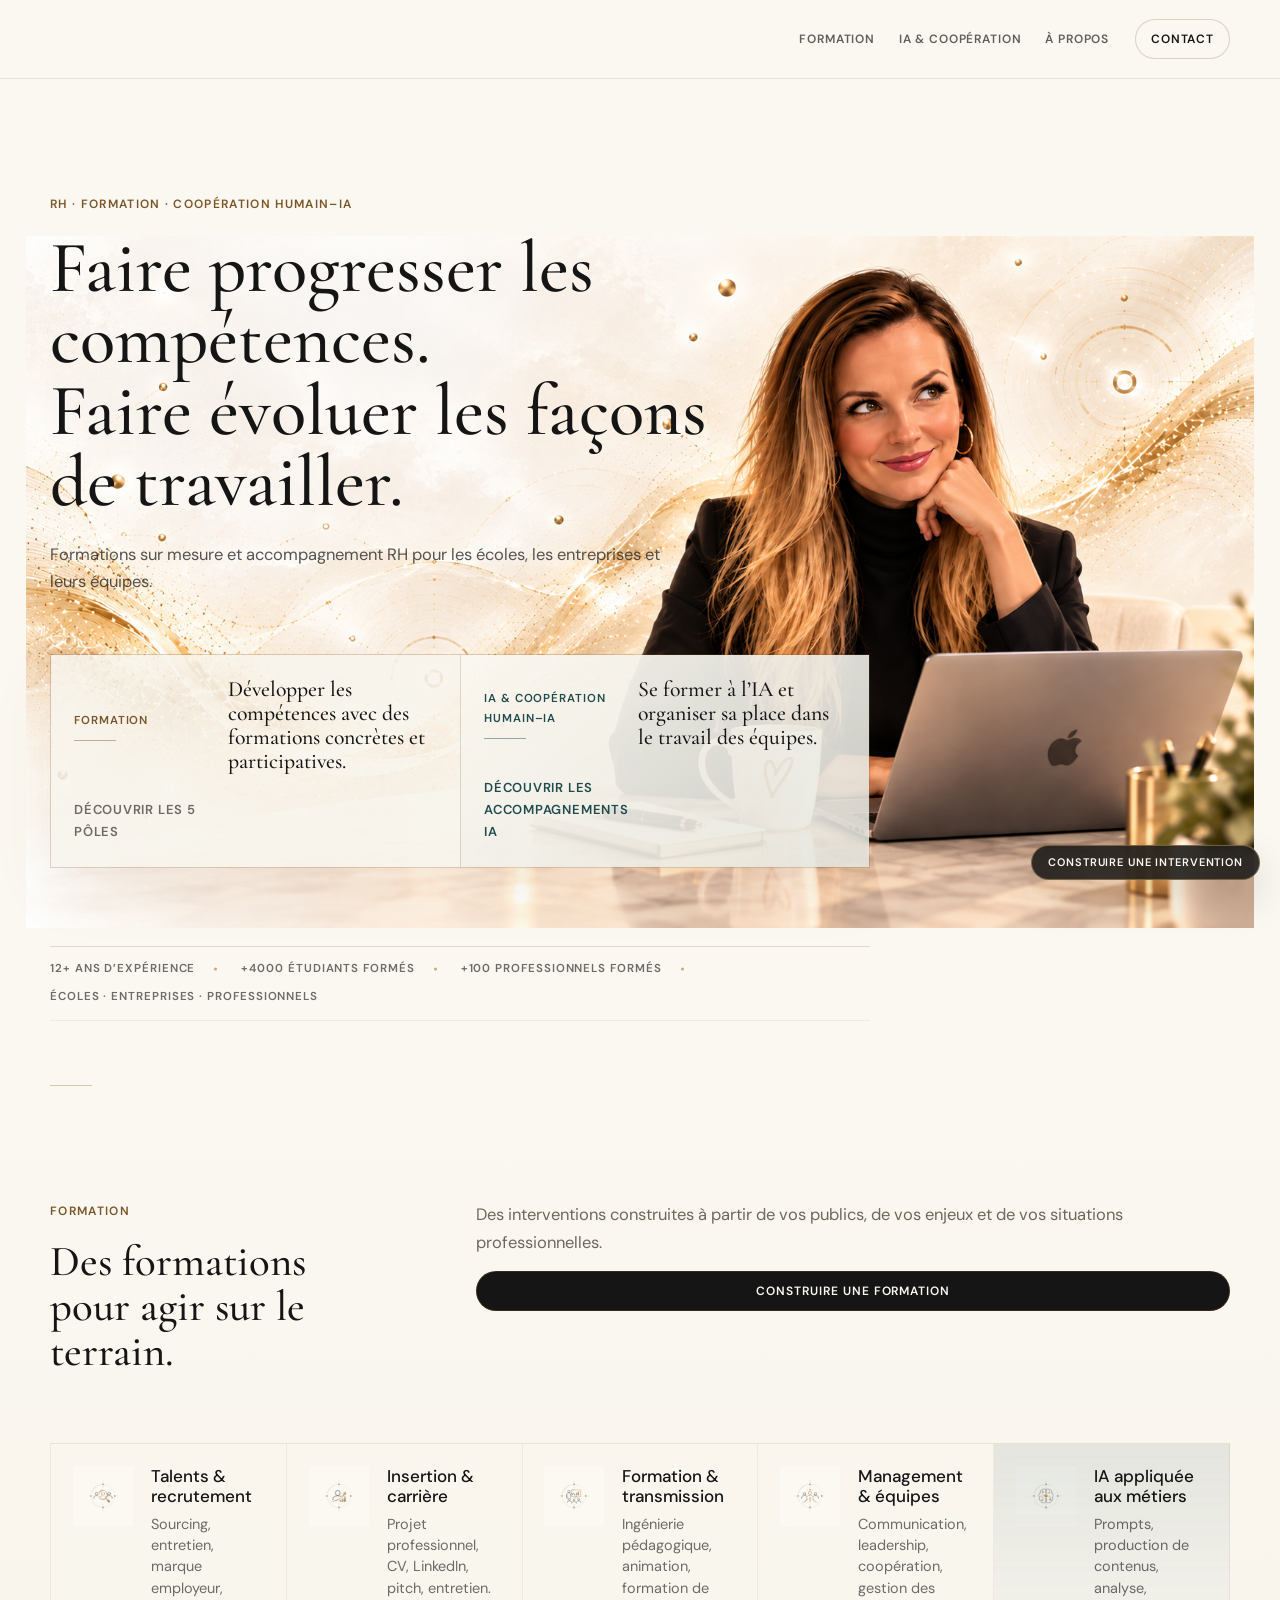
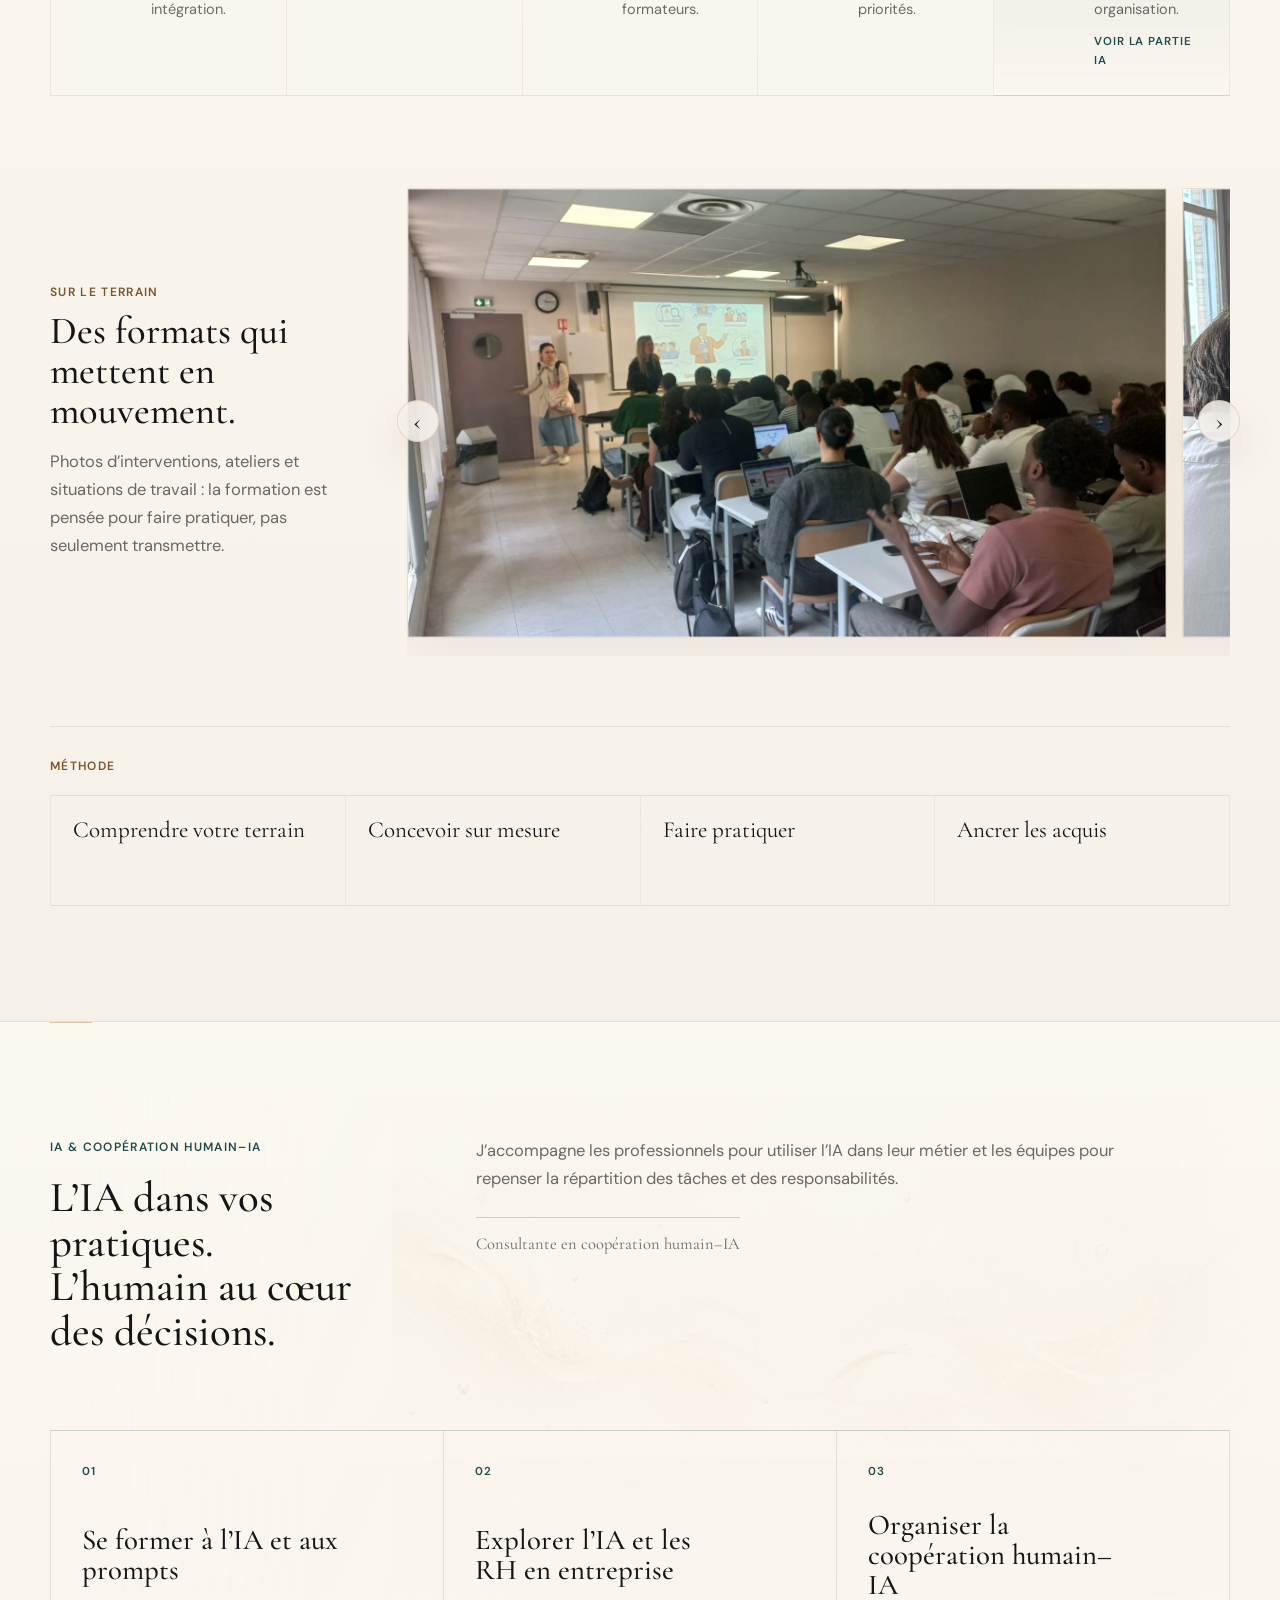
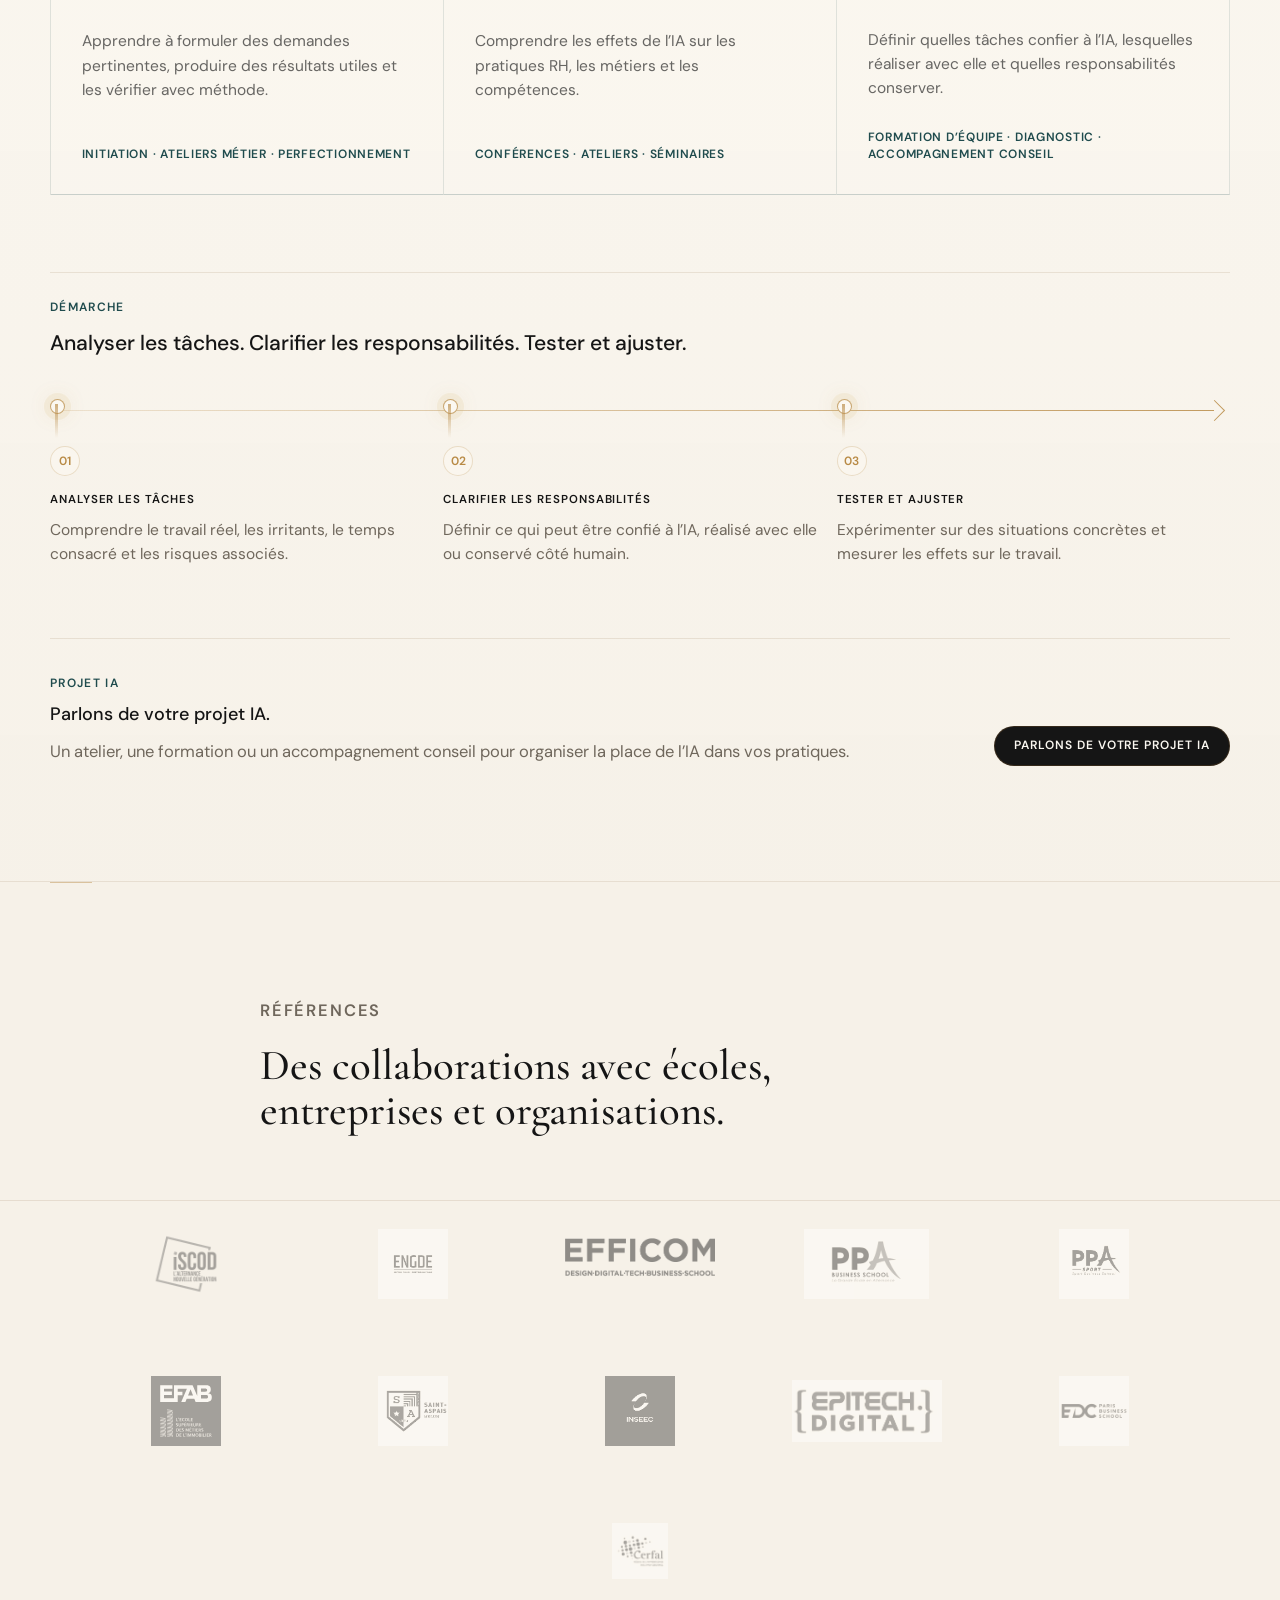
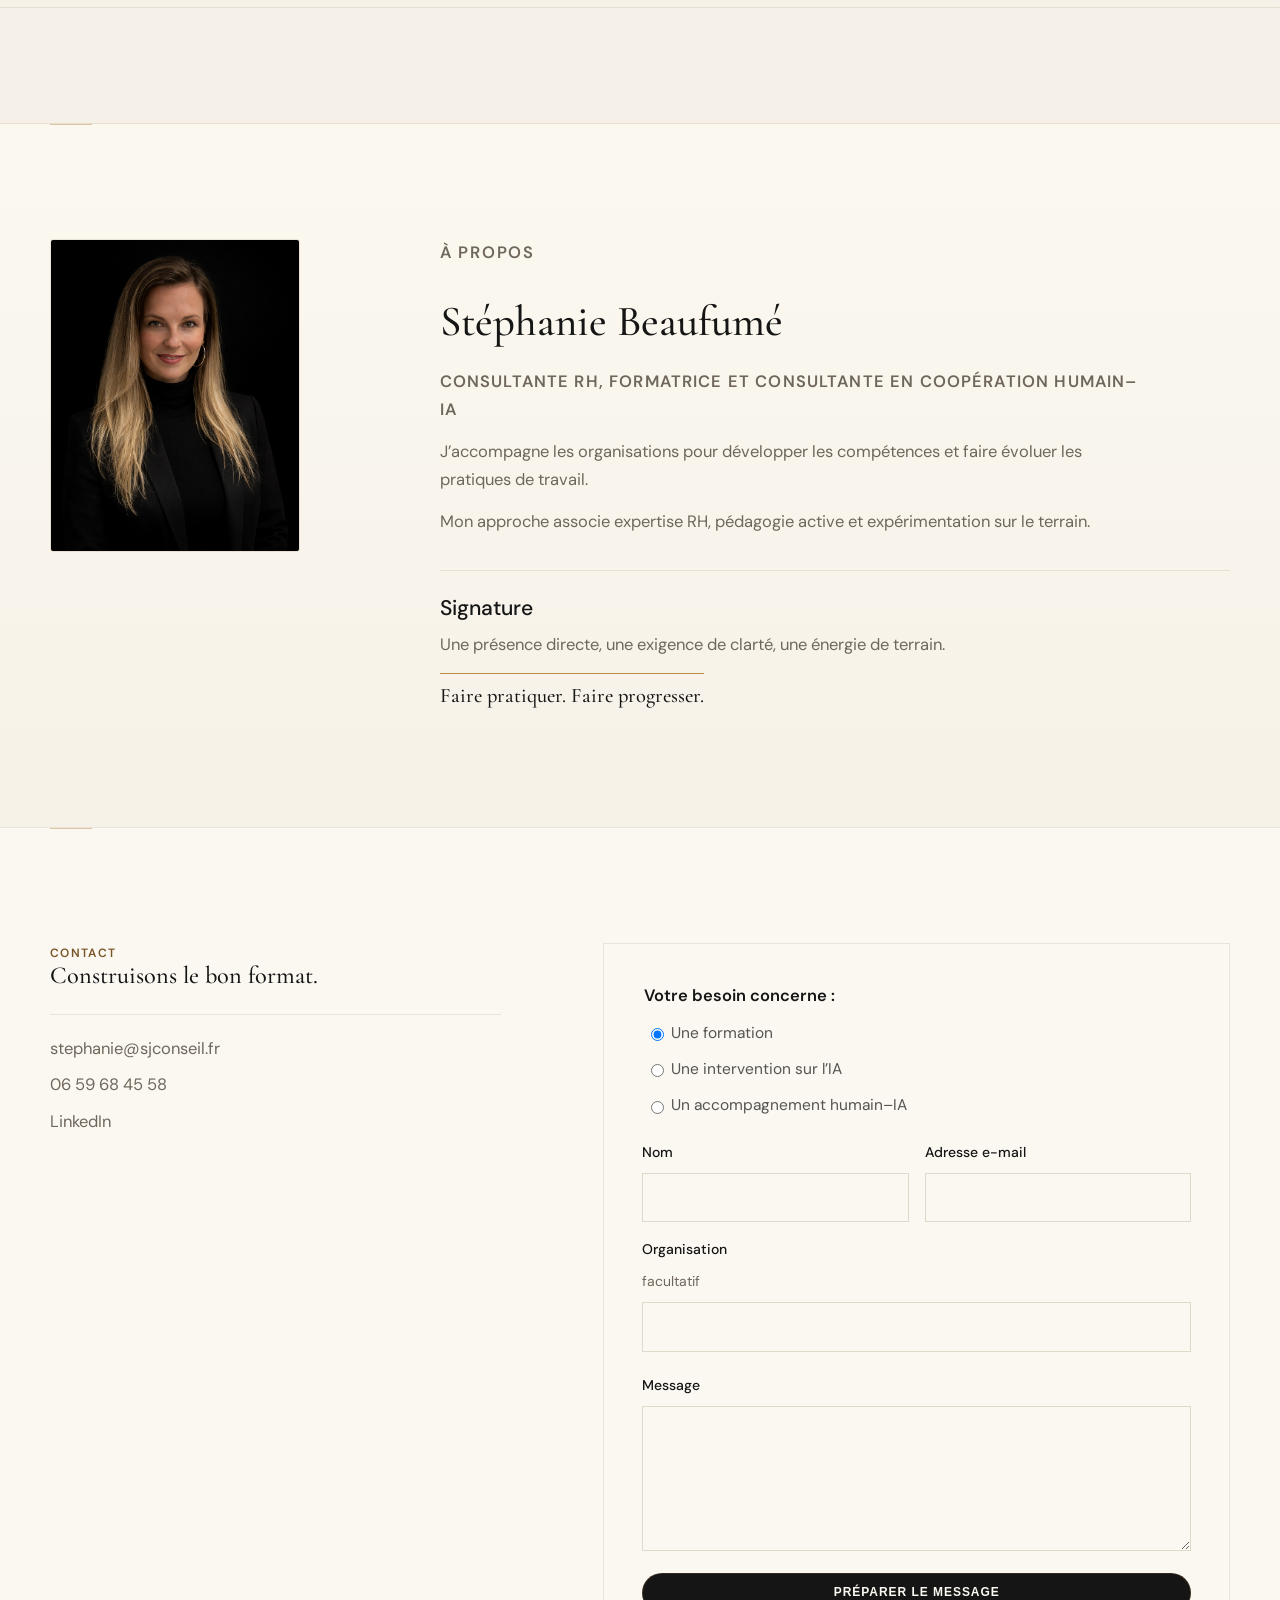
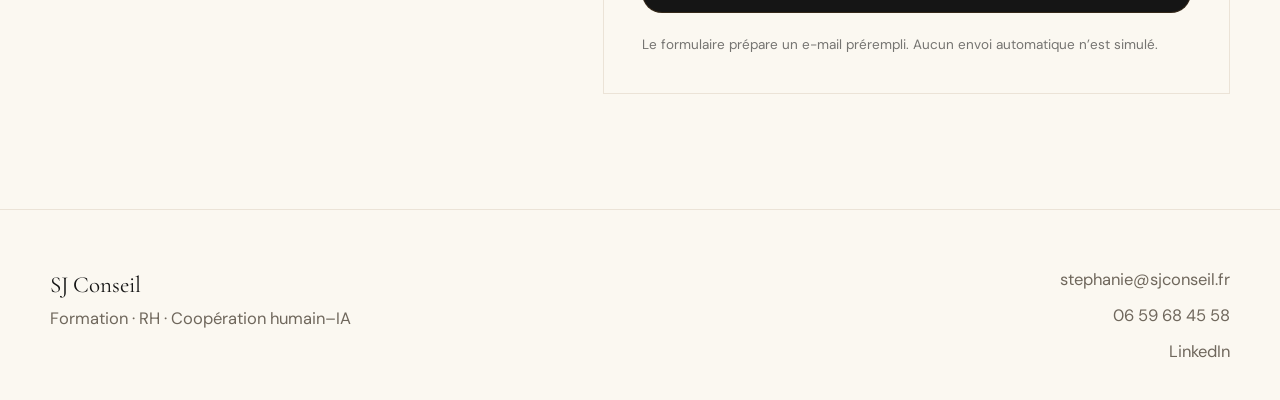
==== commit e4ba3e7a: "Add files via upload" ====
--- a/index.html
+++ b/index.html
@@ -3,11 +3,11 @@
   <head>
     <meta charset="utf-8">
     <meta name="viewport" content="width=device-width, initial-scale=1">
-    <title>SJ Conseil - RH, formation et IA appliquée aux métiers</title>
-    <meta name="description" content="SJ Conseil accompagne les entreprises, écoles et professionnels sur les enjeux RH, management, recrutement, formation terrain et IA appliquée aux métiers.">
+    <title>SJ Conseil - Formation, RH et cooperation humain-IA</title>
+    <meta name="description" content="SJ Conseil accompagne les organisations avec des formations RH sur mesure et des interventions pour organiser la cooperation humain-IA dans le travail.">
     <link rel="preconnect" href="https://fonts.googleapis.com">
     <link rel="preconnect" href="https://fonts.gstatic.com" crossorigin>
-    <link href="https://fonts.googleapis.com/css2?family=Cormorant+Garamond:wght@400;500;600&family=Inter:wght@400;500;600;700;800&display=swap" rel="stylesheet">
+    <link href="https://fonts.googleapis.com/css2?family=Cormorant+Garamond:wght@400;500;600&family=DM+Sans:wght@400;500;600;700&display=swap" rel="stylesheet">
     <link rel="stylesheet" href="styles.css">
   </head>
   <body>
@@ -19,13 +19,10 @@
         </a>
 
         <nav class="desktop-nav" aria-label="Navigation principale">
-          <a href="#accueil">Accueil</a>
-          <a href="#expertises">Expertises</a>
-          <a href="#ia">IA</a>
-          <a href="#methode">Méthode</a>
-          <a href="#references">Références</a>
+          <a href="#expertises">Formation</a>
+          <a href="#ia">IA & coopération</a>
           <a href="#apropos">À propos</a>
-          <a class="nav-cta" href="#contact">Construire</a>
+          <a class="nav-cta" href="#contact">Contact</a>
         </nav>
         <button class="menu-toggle" type="button" aria-label="Ouvrir le menu" aria-expanded="false" data-menu-toggle>
           <span></span>
@@ -35,29 +32,35 @@
     </header>
 
     <nav class="mobile-menu" aria-label="Navigation mobile" data-mobile-menu>
-      <a href="#accueil">Accueil</a>
-      <a href="#expertises">Expertises</a>
-      <a href="#ia">IA</a>
-      <a href="#methode">Méthode</a>
-      <a href="#references">Références</a>
+      <a href="#expertises">Formation</a>
+      <a href="#ia">IA & coopération</a>
       <a href="#apropos">À propos</a>
       <a href="#contact">Contact</a>
     </nav>
 
     <main>
-      <section class="hero" id="accueil">
+      <section class="hero hero-redesign" id="accueil">
         <div class="hero-visual" aria-hidden="true">
           <img src="assets/hero-v2.png" alt="">
         </div>
         <div class="container hero-layout">
           <div class="hero-copy" data-reveal>
-            <p class="eyebrow">RH · management · IA</p>
-            <h1>Former. Transformer. Faire pratiquer.</h1>
-            <p class="hero-lead">Des interventions RH, formation et IA conçues pour faire progresser les pratiques.</p>
-            <div class="actions">
-              <a class="button" href="#contact">Construire une formation</a>
-              <a class="button secondary" href="#expertises">Découvrir les expertises</a>
-            </div>
+            <p class="eyebrow">RH · formation · coopération humain–IA</p>
+            <h1>Faire progresser les compétences.<br>Faire évoluer les façons de travailler.</h1>
+            <p class="hero-lead">Formations sur mesure et accompagnement RH pour les écoles, les entreprises et leurs équipes.</p>
+          </div>
+
+          <div class="hero-paths" aria-label="Deux parcours SJ Conseil" data-reveal>
+            <a class="pathway-card" href="#expertises">
+              <span>Formation</span>
+              <strong>Développer les compétences avec des formations concrètes et participatives.</strong>
+              <em>Découvrir les 5 pôles</em>
+            </a>
+            <a class="pathway-card pathway-card-ai" href="#ia">
+              <span>IA & coopération humain–IA</span>
+              <strong>Se former à l’IA et organiser sa place dans le travail des équipes.</strong>
+              <em>Découvrir les accompagnements IA</em>
+            </a>
           </div>
 
           <div class="hero-proofs" aria-label="Chiffres clés SJ Conseil" data-reveal>
@@ -69,277 +72,175 @@
         </div>
       </section>
 
-      <section class="conversion-strip" aria-label="Points de départ">
-        <div class="container conversion-layout" data-reveal>
-          <p><span>Pas de formation catalogue.</span>Une intervention calibrée sur votre public, votre niveau et vos enjeux.</p>
-          <div class="conversion-links">
-            <a href="mailto:stephanie@sjconseil.fr?subject=Former%20une%20%C3%A9quipe%20avec%20SJ%20Conseil">
-              <small>01</small>
-              <strong>Former une équipe</strong>
-              <span>Faire monter en compétence avec du concret.</span>
-            </a>
-            <a href="mailto:stephanie@sjconseil.fr?subject=Structurer%20un%20enjeu%20RH%20avec%20SJ%20Conseil">
-              <small>02</small>
-              <strong>Structurer un enjeu RH</strong>
-              <span>Clarifier, cadrer, professionnaliser.</span>
-            </a>
-            <a href="mailto:stephanie@sjconseil.fr?subject=Int%C3%A9grer%20l%27IA%20dans%20mes%20pratiques">
-              <small>03</small>
-              <strong>Intégrer l’IA</strong>
-              <span>Accélérer les pratiques sans perdre le métier.</span>
-            </a>
-          </div>
-        </div>
-      </section>
-
-      <section class="section expertise-section" id="expertises">
-        <div class="container">
-          <div class="section-heading narrow" data-reveal>
-            <p class="eyebrow">Expertises</p>
-            <h2>Des expertises pensées pour le terrain.</h2>
-            <p>Recrutement, carrière, formation, management et IA appliquée : des formats précis, utiles, activables.</p>
-          </div>
-
-          <div class="expertise-explorer" data-expertise-explorer data-reveal>
-            <div class="expertise-picto-row" aria-label="Expertises SJ Conseil">
-              <button class="expertise-picto" type="button" aria-label="Talents et recrutement" aria-pressed="false" data-expertise-target="expertise-recrutement">
-                <img src="assets/expertises/picto-recrutement.png" alt="" loading="lazy">
-                <span class="picto-reveal">
-                  <span class="picto-title">Talents et recrutement</span>
-                  <span class="picto-copy">Attirer, sélectionner et intégrer les bons profils avec méthode, justesse et impact.</span>
-                  <span class="picto-tags">
-                    <span>Recrutement et sourcing</span>
-                    <span>Marque employeur</span>
-                    <span>Expérience candidat</span>
-                    <span>Onboarding</span>
-                  </span>
-                </span>
-              </button>
-              <button class="expertise-picto" type="button" aria-label="Insertion professionnelle et carrière" aria-pressed="false" data-expertise-target="expertise-carriere">
-                <img src="assets/expertises/picto-carriere.png" alt="" loading="lazy">
-                <span class="picto-reveal">
-                  <span class="picto-title">Insertion professionnelle et carrière</span>
-                  <span class="picto-copy">Accompagner les étudiants, jeunes professionnels et publics en transition vers le stage, l’alternance, l’emploi ou l’évolution professionnelle.</span>
-                  <span class="picto-tags">
-                    <span>CV, LinkedIn et pitch professionnel</span>
-                    <span>Préparation aux entretiens</span>
-                    <span>Posture professionnelle</span>
-                    <span>Recherche de stage, alternance ou emploi</span>
-                  </span>
-                </span>
-              </button>
-              <button class="expertise-picto" type="button" aria-label="Formation et transmission" aria-pressed="false" data-expertise-target="expertise-formation">
-                <img src="assets/expertises/picto-formation.png" alt="" loading="lazy">
-                <span class="picto-reveal">
-                  <span class="picto-title">Formation et transmission</span>
-                  <span class="picto-copy">Concevoir des formations terrain qui font pratiquer, progresser et repartir avec du concret.</span>
-                  <span class="picto-tags">
-                    <span>Ingénierie pédagogique</span>
-                    <span>Animation de formations</span>
-                    <span>Séminaires sur mesure</span>
-                    <span>Pédagogie active</span>
-                  </span>
-                </span>
-              </button>
-              <button class="expertise-picto" type="button" aria-label="Management et dynamiques d'équipe" aria-pressed="false" data-expertise-target="expertise-management">
-                <img src="assets/expertises/picto-management.png" alt="" loading="lazy">
-                <span class="picto-reveal">
-                  <span class="picto-title">Management et dynamiques d’équipe</span>
-                  <span class="picto-copy">Accompagner les managers et les équipes dans leurs pratiques, leurs postures et leurs décisions.</span>
-                  <span class="picto-tags">
-                    <span>Leadership</span>
-                    <span>Communication managériale</span>
-                    <span>Cohésion d’équipe</span>
-                    <span>Conduite du changement</span>
-                  </span>
-                </span>
-              </button>
-              <button class="expertise-picto" type="button" aria-label="IA appliquée aux métiers" aria-pressed="false" data-expertise-target="expertise-ia">
-                <img src="assets/expertises/picto-ia.png" alt="" loading="lazy">
-                <span class="picto-reveal">
-                  <span class="picto-title">IA appliquée aux métiers</span>
-                  <span class="picto-copy">Identifier les bons usages, gagner du temps et préserver la valeur ajoutée humaine.</span>
-                  <span class="picto-tags">
-                    <span>Prompt et usages IA</span>
-                    <span>Automatisation raisonnée</span>
-                    <span>RH augmentées</span>
-                    <span>Éthique, RGPD et esprit critique</span>
-                  </span>
-                </span>
-              </button>
-            </div>
-          </div>
+      <section class="section expertise-section formation-section" id="expertises">
+        <span class="anchor-offset" id="formation"></span>
+        <div class="container two-columns">
+          <div class="section-title" data-reveal>
+            <p class="eyebrow">Formation</p>
+            <h2>Des formations pour agir sur le terrain.</h2>
+          </div>
+          <div class="copy-stack" data-reveal>
+            <p>Des interventions construites à partir de vos publics, de vos enjeux et de vos situations professionnelles.</p>
+            <a class="button" href="#contact" data-need="formation">Construire une formation</a>
+          </div>
+        </div>
+
+        <div class="container formation-grid" aria-label="Les cinq pôles de formation" data-reveal>
+          <article class="formation-card">
+            <img src="assets/expertises/picto-recrutement.png" alt="" loading="lazy">
+            <div>
+              <h3>Talents & recrutement</h3>
+              <p>Sourcing, entretien, marque employeur, intégration.</p>
+            </div>
+          </article>
+          <article class="formation-card">
+            <img src="assets/expertises/picto-carriere.png" alt="" loading="lazy">
+            <div>
+              <h3>Insertion & carrière</h3>
+              <p>Projet professionnel, CV, LinkedIn, pitch, entretien.</p>
+            </div>
+          </article>
+          <article class="formation-card">
+            <img src="assets/expertises/picto-formation.png" alt="" loading="lazy">
+            <div>
+              <h3>Formation & transmission</h3>
+              <p>Ingénierie pédagogique, animation, formation de formateurs.</p>
+            </div>
+          </article>
+          <article class="formation-card">
+            <img src="assets/expertises/picto-management.png" alt="" loading="lazy">
+            <div>
+              <h3>Management & équipes</h3>
+              <p>Communication, leadership, coopération, gestion des priorités.</p>
+            </div>
+          </article>
+          <a class="formation-card formation-card-link" href="#ia">
+            <img src="assets/expertises/picto-ia.png" alt="" loading="lazy">
+            <div>
+              <h3>IA appliquée aux métiers</h3>
+              <p>Prompts, production de contenus, analyse, organisation.</p>
+              <span>Voir la partie IA</span>
+            </div>
+          </a>
+        </div>
+
+        <div class="container formation-media" data-reveal>
+          <div>
+            <p class="eyebrow">Sur le terrain</p>
+            <h3>Des formats qui mettent en mouvement.</h3>
+            <p>Photos d’interventions, ateliers et situations de travail : la formation est pensée pour faire pratiquer, pas seulement transmettre.</p>
+          </div>
+          <div class="field-carousel" aria-label="Photos d’interventions SJ Conseil" data-field-carousel>
+            <button class="field-nav field-nav-prev" type="button" aria-label="Photo précédente" data-carousel-prev>‹</button>
+            <div class="field-track" tabindex="0">
+              <figure class="field-slide">
+                <img src="assets/photos-terrain/intervention-groupe-etudiants.JPG" alt="Intervention auprès d’un groupe d’étudiants" loading="lazy">
+              </figure>
+              <figure class="field-slide">
+                <img src="assets/photos-terrain/restitution-etudiants.jpeg" alt="Restitution d’étudiants devant un écran" loading="lazy">
+              </figure>
+              <figure class="field-slide field-slide-portrait">
+                <img src="assets/photos-terrain/session-travail-equipe.jpeg" alt="Session de travail en équipe autour des pratiques métier" loading="lazy">
+              </figure>
+              <figure class="field-slide field-slide-portrait">
+                <img src="assets/photos-terrain/conference-ia-rh.jpeg" alt="Conférence sur l’IA et les pratiques RH" loading="lazy">
+              </figure>
+              <figure class="field-slide">
+                <img src="assets/photos-terrain/formation-ia-appliquee.jpeg" alt="Animation d’une formation sur l’IA appliquée" loading="lazy">
+              </figure>
+              <figure class="field-slide field-slide-portrait">
+                <img src="assets/photos-terrain/atelier-developpement-rh.jpeg" alt="Supports et feuilles de travail en atelier RH" loading="lazy">
+              </figure>
+            </div>
+            <button class="field-nav field-nav-next" type="button" aria-label="Photo suivante" data-carousel-next>›</button>
+          </div>
+        </div>
+
+        <div class="container method-compact" data-reveal>
+          <span id="methode" class="anchor-offset"></span>
+          <p class="eyebrow">Méthode</p>
+          <ol aria-label="Méthode SJ Conseil">
+            <li>Comprendre votre terrain</li>
+            <li>Concevoir sur mesure</li>
+            <li>Faire pratiquer</li>
+            <li>Ancrer les acquis</li>
+          </ol>
         </div>
       </section>
 
       <section class="section ai-section" id="ia">
         <div class="container two-columns">
           <div class="section-title" data-reveal>
-            <p class="eyebrow">IA appliquée</p>
-            <h2>IA appliquée aux métiers</h2>
-            <p class="section-subtitle">Accélérer sans déléguer le discernement.</p>
+            <p class="eyebrow">IA & coopération humain–IA</p>
+            <h2>L’IA dans vos pratiques.<br>L’humain au cœur des décisions.</h2>
           </div>
           <div class="copy-stack" data-reveal>
-            <p>L’IA devient utile quand elle sert un métier, une décision, une pratique. Pas quand elle automatise sans cadre.</p>
-            <p>SJ Conseil forme les RH, managers, formateurs, étudiants et professionnels à des usages concrets, responsables et directement exploitables.</p>
-          </div>
+            <p>J’accompagne les professionnels pour utiliser l’IA dans leur métier et les équipes pour repenser la répartition des tâches et des responsabilités.</p>
+            <p class="ia-positioning">Consultante en coopération humain–IA</p>
+          </div>
+        </div>
+
+        <div class="container ia-offers" aria-label="Offres IA et coopération humain IA" data-reveal>
+          <article class="ia-offer">
+            <span>01</span>
+            <h3>Se former à l’IA et aux prompts</h3>
+            <p>Apprendre à formuler des demandes pertinentes, produire des résultats utiles et les vérifier avec méthode.</p>
+            <small>Initiation · ateliers métier · perfectionnement</small>
+          </article>
+          <article class="ia-offer">
+            <span>02</span>
+            <h3>Explorer l’IA et les RH en entreprise</h3>
+            <p>Comprendre les effets de l’IA sur les pratiques RH, les métiers et les compétences.</p>
+            <small>Conférences · ateliers · séminaires</small>
+          </article>
+          <article class="ia-offer">
+            <span>03</span>
+            <h3>Organiser la coopération humain–IA</h3>
+            <p>Définir quelles tâches confier à l’IA, lesquelles réaliser avec elle et quelles responsabilités conserver.</p>
+            <small>Formation d’équipe · diagnostic · accompagnement conseil</small>
+          </article>
         </div>
 
         <div class="container ai-flow">
-          <div class="ai-statement" data-reveal>
-            <h3>L’IA ne remplace pas le métier. Elle élève les pratiques.</h3>
-            <p>Produire plus vite, structurer mieux, synthétiser, préparer, automatiser certaines tâches. Toujours avec méthode, regard critique et responsabilité humaine.</p>
-            <strong>Utile. Concrète. Cadrée.</strong>
-          </div>
-
           <div class="flow-block ai-progression" data-reveal>
             <div>
-              <p class="eyebrow">Progression</p>
-              <h3>Du premier prompt aux usages avancés.</h3>
-            </div>
-            <ol class="steps-line">
+              <p class="eyebrow">Démarche</p>
+              <h3>Analyser les tâches. Clarifier les responsabilités. Tester et ajuster.</h3>
+            </div>
+            <ol class="steps-line steps-line-three">
               <li>
                 <small>01</small>
-                <span>Fondamentaux IA</span>
-                <p>Comprendre les usages, les limites, les risques et les bons réflexes.</p>
+                <span>Analyser les tâches</span>
+                <p>Comprendre le travail réel, les irritants, le temps consacré et les risques associés.</p>
               </li>
               <li>
                 <small>02</small>
-                <span>Prompt métier</span>
-                <p>Formuler des demandes précises, contextualisées et directement exploitables.</p>
+                <span>Clarifier les responsabilités</span>
+                <p>Définir ce qui peut être confié à l’IA, réalisé avec elle ou conservé côté humain.</p>
               </li>
               <li>
                 <small>03</small>
-                <span>Production assistée</span>
-                <p>Créer des contenus, supports, exercices, synthèses et plans d’action.</p>
-              </li>
-              <li>
-                <small>04</small>
-                <span>Analyse et organisation</span>
-                <p>Structurer l’information, comparer, prioriser et gagner en clarté.</p>
-              </li>
-              <li>
-                <small>05</small>
-                <span>Automatisation cadrée</span>
-                <p>Identifier les tâches répétitives et sécuriser les usages avancés.</p>
+                <span>Tester et ajuster</span>
+                <p>Expérimenter sur des situations concrètes et mesurer les effets sur le travail.</p>
               </li>
             </ol>
           </div>
 
-          <div class="flow-block" data-reveal>
-            <div>
-              <p class="eyebrow">Usages</p>
-              <h3>Des usages ciblés selon les publics.</h3>
-            </div>
-            <div class="audiences">
-              <p><span>RH</span>Recrutement, sourcing, entretiens, GEPP, formation, marque employeur.</p>
-              <p><span>Formateurs</span>Supports, scénarios pédagogiques, quiz, cas pratiques.</p>
-              <p><span>Étudiants et professionnels</span>CV, LinkedIn, préparation d’entretien, organisation.</p>
-              <p><span>Managers et équipes support</span>Comptes rendus, synthèses, plans d’action, communication.</p>
-            </div>
-          </div>
-
-          <blockquote class="ai-quote" data-reveal>
-            <div class="ai-quote-head">
-              <p class="eyebrow">Garde-fou</p>
-              <strong>Une IA utile, jamais automatique.</strong>
-              <p>L’IA peut accélérer. L’humain doit toujours cadrer, vérifier, décider et assumer.</p>
-            </div>
-            <div class="ai-control-line" aria-label="Principes d'utilisation de l'IA">
-              <span>Cadrer</span>
-              <span>Vérifier</span>
-              <span>Décider</span>
-              <span>Assumer</span>
-            </div>
-            <ul aria-label="Réflexes à intégrer">
-              <li>Confidentialité</li>
-              <li>RGPD</li>
-              <li>Biais</li>
-              <li>Vérification</li>
-              <li>Limites de l’automatisation</li>
-              <li>Validation humaine</li>
-            </ul>
-          </blockquote>
-
           <div class="ai-cta" data-reveal>
             <div>
-              <p class="eyebrow">Formation IA</p>
-              <h3>Envie d’intégrer l’IA dans vos pratiques ?</h3>
-              <p>Construisons une formation adaptée à votre niveau, vos métiers et vos objectifs.</p>
-            </div>
-            <a class="button" href="#contact">Construire une formation IA</a>
-          </div>
-        </div>
-      </section>
-
-      <section class="section method-section" id="methode">
-        <div class="container section-heading wide" data-reveal>
-          <p class="eyebrow">Méthode</p>
-          <h2>Une méthode directe, exigeante, praticable.</h2>
-          <p>Des formats construits à partir de vos publics, vos contraintes et vos situations métier.</p>
-        </div>
-
-        <div class="container method-line">
-          <article data-reveal>
-            <span>01</span>
-            <h3>Comprendre le terrain</h3>
-            <p>Publics, contraintes, objectifs, irritants, niveau réel.</p>
-          </article>
-          <article data-reveal>
-            <span>02</span>
-            <h3>Concevoir utile</h3>
-            <p>Cas concrets, outils, supports, rythme pédagogique.</p>
-          </article>
-          <article data-reveal>
-            <span>03</span>
-            <h3>Faire pratiquer</h3>
-            <p>Mises en situation, ateliers, productions, feedbacks.</p>
-          </article>
-          <article data-reveal>
-            <span>04</span>
-            <h3>Ancrer dans les pratiques</h3>
-            <p>Transfert, plan d’action, réutilisation dès le lendemain.</p>
-          </article>
-        </div>
-
-        <p class="container signature" data-reveal>Une formation réussie ne se mesure pas à ce qui a été dit. Elle se mesure à ce qui sera pratiqué.</p>
-      </section>
-
-      <section class="section field-section" id="terrain">
-        <div class="container field-layout">
-          <div class="section-title" data-reveal>
-            <p class="eyebrow">Sur le terrain</p>
-            <h2>Des formats qui mettent en mouvement.</h2>
-          </div>
-          <div class="copy-stack" data-reveal>
-            <p>Formations, séminaires et ateliers conçus pour questionner, expérimenter et passer à l’action.</p>
-          </div>
-        </div>
-
-        <div class="container field-gallery" aria-label="Photos d’interventions SJ Conseil" data-reveal>
-          <figure class="field-main">
-            <img src="assets/photos-terrain/intervention-groupe-etudiants.JPG" alt="Intervention auprès d’un groupe d’étudiants" loading="lazy">
-          </figure>
-          <figure>
-            <img src="assets/photos-terrain/restitution-etudiants.jpeg" alt="Restitution d’étudiants devant un écran" loading="lazy">
-          </figure>
-          <figure>
-            <img src="assets/photos-terrain/conference-ia-rh.jpeg" alt="Conférence sur l’IA et les pratiques RH" loading="lazy">
-          </figure>
-          <figure>
-            <img src="assets/photos-terrain/formation-ia-appliquee.jpeg" alt="Animation d’une formation sur l’IA appliquée" loading="lazy">
-          </figure>
-          <figure class="field-detail">
-            <img src="assets/photos-terrain/atelier-developpement-rh.jpeg" alt="Supports et feuilles de travail en atelier RH" loading="lazy">
-          </figure>
-        </div>
-      </section>
-
-      <section class="section references-section" id="references">
+              <p class="eyebrow">Projet IA</p>
+              <h3>Parlons de votre projet IA.</h3>
+              <p>Un atelier, une formation ou un accompagnement conseil pour organiser la place de l’IA dans vos pratiques.</p>
+            </div>
+            <a class="button" href="#contact" data-need="ia">Parlons de votre projet IA</a>
+          </div>
+        </div>
+      </section>
+
+      <section class="section trust-section" id="references">
         <div class="container section-heading narrow" data-reveal>
           <p class="eyebrow">Références</p>
-          <h2>Références & collaborations</h2>
-          <p>Écoles, entreprises et organisations accompagnées sur des enjeux RH, formation, management et IA.</p>
+          <h2>Des collaborations avec écoles, entreprises et organisations.</h2>
         </div>
 
         <div class="logo-marquee" aria-label="Logos partenaires" data-reveal>
@@ -355,21 +256,8 @@
             <div class="logo-item"><img src="assets/logo-epitech-digital.jpeg" alt="Epitech Digital" loading="lazy"></div>
             <div class="logo-item logo-item-edc"><img src="assets/logo-EDC.webp" alt="EDC Paris Business School" loading="lazy"></div>
             <div class="logo-item logo-item-cerfal"><img src="assets/logo-CERFAL.jpg" alt="Cerfal" loading="lazy"></div>
-            <div class="logo-item" aria-hidden="true"><img src="assets/logo-ISCOD.png" alt="" loading="lazy"></div>
-            <div class="logo-item" aria-hidden="true"><img src="assets/logo-ENGDE.jpg" alt="" loading="lazy"></div>
-            <div class="logo-item" aria-hidden="true"><img src="assets/logo-EFFICOM.png" alt="" loading="lazy"></div>
-            <div class="logo-item" aria-hidden="true"><img src="assets/logo-PPA.png" alt="" loading="lazy"></div>
-            <div class="logo-item" aria-hidden="true"><img src="assets/logo-PPA-Sport.jpg" alt="" loading="lazy"></div>
-            <div class="logo-item" aria-hidden="true"><img src="assets/logo-EFAB.svg" alt="" loading="lazy"></div>
-            <div class="logo-item" aria-hidden="true"><img src="assets/logo-Saint-Aspais.png" alt="" loading="lazy"></div>
-            <div class="logo-item" aria-hidden="true"><img src="assets/logo-inseec.png" alt="" loading="lazy"></div>
-            <div class="logo-item" aria-hidden="true"><img src="assets/logo-epitech-digital.jpeg" alt="" loading="lazy"></div>
-            <div class="logo-item logo-item-edc" aria-hidden="true"><img src="assets/logo-EDC.webp" alt="" loading="lazy"></div>
-            <div class="logo-item logo-item-cerfal" aria-hidden="true"><img src="assets/logo-CERFAL.jpg" alt="" loading="lazy"></div>
-          </div>
-        </div>
-
-        <p class="container references-note" data-reveal>Des interventions à la croisée du terrain, de la pédagogie active et des transformations métiers.</p>
+          </div>
+        </div>
       </section>
 
       <section class="section about-section" id="apropos">
@@ -381,10 +269,9 @@
           <div class="about-copy" data-reveal>
             <p class="eyebrow">À propos</p>
             <h2>Stéphanie Beaufumé</h2>
-            <p class="about-role">Consultante RH & formatrice — fondatrice de SJ Conseil</p>
-            <p>J’accompagne les écoles, entreprises et professionnels sur les sujets RH, recrutement, management, formation et IA appliquée.</p>
-            <p>Depuis 2019 avec SJ Conseil, je conçois des interventions sur mesure pour professionnaliser les pratiques, transmettre avec méthode et faire progresser durablement.</p>
-
+            <p class="about-role">Consultante RH, formatrice et consultante en coopération humain–IA</p>
+            <p>J’accompagne les organisations pour développer les compétences et faire évoluer les pratiques de travail.</p>
+            <p>Mon approche associe expertise RH, pédagogie active et expérimentation sur le terrain.</p>
             <div class="personal-note">
               <h3>Signature</h3>
               <p>Une présence directe, une exigence de clarté, une énergie de terrain.</p>
@@ -395,45 +282,44 @@
       </section>
 
       <section class="section contact-section" id="contact">
-        <div class="container contact-layout">
+        <div class="container contact-layout contact-layout-form">
           <div data-reveal>
             <p class="eyebrow">Contact</p>
-            <h2>Et si on construisait la suite ?</h2>
-          </div>
-
-          <div class="contact-main" data-reveal>
-            <p>Un besoin à clarifier.<br>Une équipe à former.<br>Des pratiques à faire évoluer.</p>
-            <div class="actions">
-              <a class="button" href="mailto:stephanie@sjconseil.fr?subject=Construire%20une%20intervention%20avec%20SJ%20Conseil">Ouvrir l’échange</a>
-              <a class="button secondary" href="mailto:stephanie@sjconseil.fr?subject=Construire%20une%20intervention%20avec%20SJ%20Conseil">Construire une intervention</a>
-            </div>
-          </div>
-
-          <div class="contact-options" data-reveal aria-label="Sujets de contact">
-            <a href="mailto:stephanie@sjconseil.fr?subject=Formation%20RH%20ou%20management">
-              <span>01</span>
-              <strong>Former</strong>
-              <small>RH, management, posture professionnelle.</small>
-            </a>
-            <a href="mailto:stephanie@sjconseil.fr?subject=Formation%20IA%20appliqu%C3%A9e">
-              <span>02</span>
-              <strong>Acculturer à l’IA</strong>
-              <small>Usages concrets, cadre, responsabilité.</small>
-            </a>
-            <a href="mailto:stephanie@sjconseil.fr?subject=S%C3%A9minaire%20ou%20intervention%20sur%20mesure">
-              <span>03</span>
-              <strong>Créer un format</strong>
-              <small>Séminaire, atelier, conférence, parcours.</small>
-            </a>
-          </div>
-
-          <address class="contact-line" data-reveal>
-            <a href="mailto:stephanie@sjconseil.fr">stephanie@sjconseil.fr</a>
-            <span>·</span>
-            <a href="tel:+33659684558">06 59 68 45 58</a>
-            <span>·</span>
-            <a href="https://www.linkedin.com/in/stephaniebeaufume/" target="_blank" rel="noopener noreferrer">LinkedIn</a>
-          </address>
+            <h2>Construisons le bon format.</h2>
+            <address class="contact-line contact-line-compact">
+              <a href="mailto:stephanie@sjconseil.fr">stephanie@sjconseil.fr</a>
+              <a href="tel:+33659684558">06 59 68 45 58</a>
+              <a href="https://www.linkedin.com/in/stephaniebeaufume/" target="_blank" rel="noopener noreferrer">LinkedIn</a>
+            </address>
+          </div>
+
+          <form class="contact-form" data-contact-form data-reveal>
+            <fieldset>
+              <legend>Votre besoin concerne :</legend>
+              <label><input type="radio" name="need" value="Une formation" checked> Une formation</label>
+              <label><input type="radio" name="need" value="Une intervention sur l’IA"> Une intervention sur l’IA</label>
+              <label><input type="radio" name="need" value="Un accompagnement humain–IA"> Un accompagnement humain–IA</label>
+            </fieldset>
+
+            <div class="form-grid">
+              <label>Nom
+                <input type="text" name="name" autocomplete="name" required>
+              </label>
+              <label>Adresse e-mail
+                <input type="email" name="email" autocomplete="email" required>
+              </label>
+              <label>Organisation <span>facultatif</span>
+                <input type="text" name="organization" autocomplete="organization">
+              </label>
+            </div>
+
+            <label>Message
+              <textarea name="message" rows="5" required></textarea>
+            </label>
+
+            <button class="button" type="submit">Préparer le message</button>
+            <p class="form-status" data-form-status aria-live="polite">Le formulaire prépare un e-mail prérempli. Aucun envoi automatique n’est simulé.</p>
+          </form>
         </div>
       </section>
     </main>
@@ -442,7 +328,7 @@
       <div class="container footer-layout">
         <div>
           <a class="footer-brand" href="#accueil">SJ Conseil</a>
-          <p>RH · Formation · IA appliquée</p>
+          <p>Formation · RH · Coopération humain–IA</p>
         </div>
         <div class="footer-links">
           <a href="mailto:stephanie@sjconseil.fr">stephanie@sjconseil.fr</a>
@@ -452,7 +338,7 @@
       </div>
     </footer>
 
-    <a class="floating-contact" href="#contact" aria-label="Aller au contact">Construire une intervention</a>
+    <a class="floating-contact" href="#contact" data-need="formation" aria-label="Aller au contact">Construire une intervention</a>
 
     <script src="script.js"></script>
   </body>
--- a/styles.css
+++ b/styles.css
@@ -13,6 +13,7 @@
   --line: rgba(122, 85, 40, 0.13);
   --line-soft: rgba(122, 85, 40, 0.08);
   --max: 1180px;
+  --sans: "DM Sans", Arial, sans-serif;
   --serif: "Cormorant Garamond", Georgia, serif;
 }
 
@@ -23,6 +24,7 @@
 html {
   max-width: 100%;
   overflow-x: hidden;
+  scroll-padding-top: 86px;
   scroll-behavior: smooth;
 }
 
@@ -33,9 +35,15 @@
   color: var(--ink);
   background:
     linear-gradient(180deg, var(--champagne), var(--ivory) 44%, var(--champagne));
-  font-family: Inter, Arial, sans-serif;
-  font-size: 15.5px;
-  line-height: 1.66;
+  font-family: var(--sans);
+  font-size: 16.5px;
+  line-height: 1.7;
+  font-weight: 400;
+}
+
+body::selection {
+  color: var(--champagne);
+  background: var(--bronze-deep);
 }
 
 body.menu-open {
@@ -71,8 +79,7 @@
 }
 
 h1,
-h2,
-h3 {
+h2 {
   font-family: var(--serif);
   font-weight: 500;
   letter-spacing: 0;
@@ -81,18 +88,22 @@
 
 h1 {
   max-width: 780px;
-  font-size: clamp(42px, 6.2vw, 88px);
-  line-height: 0.96;
+  font-size: clamp(39px, 5.7vw, 78px);
+  line-height: 0.98;
 }
 
 h2 {
   max-width: 700px;
-  font-size: clamp(30px, 3.8vw, 54px);
-  line-height: 1;
+  font-size: clamp(28px, 3.35vw, 46px);
+  line-height: 1.04;
 }
 
 h3 {
-  font-size: clamp(21px, 1.8vw, 28px);
+  font-family: var(--sans);
+  font-size: clamp(18px, 1.35vw, 22px);
+  font-weight: 500;
+  letter-spacing: 0;
+  line-height: 1.24;
 }
 
 p {
@@ -160,9 +171,9 @@
   align-items: center;
   gap: 24px;
   color: rgba(21, 21, 21, 0.68);
-  font-size: 11px;
-  font-weight: 800;
-  letter-spacing: 0.08em;
+  font-size: 12px;
+  font-weight: 600;
+  letter-spacing: 0.07em;
   text-transform: uppercase;
 }
 
@@ -256,8 +267,10 @@
   padding: 15px 0;
   border-bottom: 1px solid var(--line-soft);
   color: var(--ink);
-  font-family: var(--serif);
-  font-size: clamp(1.65rem, 7vw, 2rem);
+  font-family: var(--sans);
+  font-size: clamp(1.05rem, 4.8vw, 1.35rem);
+  font-weight: 500;
+  letter-spacing: 0.01em;
 }
 
 .button {
@@ -270,9 +283,9 @@
   justify-content: center;
   color: var(--champagne);
   background: var(--ink);
-  font-size: 11px;
-  font-weight: 800;
-  letter-spacing: 0.1em;
+  font-size: 12px;
+  font-weight: 600;
+  letter-spacing: 0.08em;
   line-height: 1.2;
   text-transform: uppercase;
   transition: background 0.22s ease, border-color 0.22s ease, color 0.22s ease, transform 0.22s ease;
@@ -325,22 +338,23 @@
 
 .hero-visual {
   position: absolute;
-  inset: 0 0 0 auto;
-  right: calc(50% - 50vw);
-  width: min(74vw, 1060px);
+  inset: 0;
+  width: 100%;
+  padding: 0 clamp(12px, 2vw, 28px);
   height: 100%;
   display: flex;
   align-items: center;
-  justify-content: flex-end;
+  justify-content: center;
   pointer-events: none;
 }
 
 .hero-visual img {
-  width: 100%;
+  width: min(100%, 1480px);
+  max-height: 100%;
   height: auto;
   display: block;
   object-fit: contain;
-  object-position: center right;
+  object-position: center;
   opacity: 1;
   filter: none;
   mix-blend-mode: normal;
@@ -353,14 +367,18 @@
 }
 
 .hero-copy {
-  max-width: 760px;
+  max-width: 540px;
+}
+
+.hero-copy h1 {
+  max-width: 540px;
 }
 
 .eyebrow {
   color: var(--bronze-deep);
   font-size: 12px;
-  font-weight: 800;
-  letter-spacing: 0.14em;
+  font-weight: 600;
+  letter-spacing: 0.11em;
   text-transform: uppercase;
 }
 
@@ -372,7 +390,8 @@
   max-width: 500px;
   margin-top: 22px;
   color: rgba(21, 21, 21, 0.72);
-  font-size: clamp(16px, 1.28vw, 19px);
+  font-size: clamp(16.5px, 1.18vw, 18.5px);
+  line-height: 1.68;
 }
 
 .hero-proofs {
@@ -385,9 +404,9 @@
   flex-wrap: wrap;
   gap: 12px 24px;
   color: rgba(21, 21, 21, 0.62);
-  font-size: 10px;
-  font-weight: 800;
-  letter-spacing: 0.11em;
+  font-size: 11.5px;
+  font-weight: 600;
+  letter-spacing: 0.08em;
   line-height: 1.45;
   text-transform: uppercase;
 }
@@ -440,8 +459,8 @@
 .conversion-layout p {
   max-width: 520px;
   color: rgba(21, 21, 21, 0.66);
-  font-size: 15px;
-  line-height: 1.55;
+  font-size: 16.5px;
+  line-height: 1.68;
 }
 
 .conversion-layout p span {
@@ -449,7 +468,7 @@
   margin-bottom: 5px;
   color: var(--ink);
   font-family: var(--serif);
-  font-size: clamp(24px, 2vw, 31px);
+  font-size: clamp(23px, 1.8vw, 28px);
   line-height: 1;
 }
 
@@ -511,9 +530,9 @@
 
 .conversion-links small {
   color: var(--bronze);
-  font-size: 11px;
-  font-weight: 800;
-  letter-spacing: 0.12em;
+  font-size: 11.5px;
+  font-weight: 600;
+  letter-spacing: 0.09em;
 }
 
 .conversion-links strong {
@@ -521,16 +540,16 @@
   max-width: 220px;
   color: var(--ink);
   font-family: var(--serif);
-  font-size: clamp(28px, 2.6vw, 40px);
+  font-size: clamp(24px, 2.15vw, 34px);
   font-weight: 500;
-  line-height: 0.98;
+  line-height: 1.04;
 }
 
 .conversion-links span {
   max-width: 230px;
   color: rgba(21, 21, 21, 0.58);
-  font-size: 13px;
-  line-height: 1.45;
+  font-size: 15.5px;
+  line-height: 1.5;
 }
 
 .conversion-links a:hover {
@@ -561,24 +580,52 @@
   color: rgba(251, 248, 241, 0.68);
 }
 
+.conversion-links,
+.contact-options,
+.steps-line,
+.ai-decision-grid,
+.expertise-picto-row,
+.hero-proofs,
+.audiences,
+.method-line,
+.ai-control-line {
+  scrollbar-width: thin;
+  scrollbar-color: rgba(184, 138, 69, 0.42) rgba(122, 85, 40, 0.08);
+}
+
 .conversion-links::-webkit-scrollbar,
 .contact-options::-webkit-scrollbar,
 .steps-line::-webkit-scrollbar,
-.expertise-picto-row::-webkit-scrollbar {
+.ai-decision-grid::-webkit-scrollbar,
+.expertise-picto-row::-webkit-scrollbar,
+.hero-proofs::-webkit-scrollbar,
+.audiences::-webkit-scrollbar,
+.method-line::-webkit-scrollbar,
+.ai-control-line::-webkit-scrollbar {
   height: 3px;
 }
 
 .conversion-links::-webkit-scrollbar-track,
 .contact-options::-webkit-scrollbar-track,
 .steps-line::-webkit-scrollbar-track,
-.expertise-picto-row::-webkit-scrollbar-track {
+.ai-decision-grid::-webkit-scrollbar-track,
+.expertise-picto-row::-webkit-scrollbar-track,
+.hero-proofs::-webkit-scrollbar-track,
+.audiences::-webkit-scrollbar-track,
+.method-line::-webkit-scrollbar-track,
+.ai-control-line::-webkit-scrollbar-track {
   background: rgba(122, 85, 40, 0.08);
 }
 
 .conversion-links::-webkit-scrollbar-thumb,
 .contact-options::-webkit-scrollbar-thumb,
 .steps-line::-webkit-scrollbar-thumb,
-.expertise-picto-row::-webkit-scrollbar-thumb {
+.ai-decision-grid::-webkit-scrollbar-thumb,
+.expertise-picto-row::-webkit-scrollbar-thumb,
+.hero-proofs::-webkit-scrollbar-thumb,
+.audiences::-webkit-scrollbar-thumb,
+.method-line::-webkit-scrollbar-thumb,
+.ai-control-line::-webkit-scrollbar-thumb {
   background: rgba(184, 138, 69, 0.42);
 }
 
@@ -629,7 +676,8 @@
 .about-copy p {
   max-width: 700px;
   color: var(--muted);
-  font-size: 16px;
+  font-size: 16.5px;
+  line-height: 1.7;
 }
 
 .intro-copy {
@@ -736,8 +784,8 @@
 .method-line span {
   color: var(--bronze);
   font-size: 12px;
-  font-weight: 800;
-  letter-spacing: 0.14em;
+  font-weight: 600;
+  letter-spacing: 0.1em;
   text-transform: uppercase;
 }
 
@@ -844,16 +892,16 @@
   display: block;
   color: var(--ink);
   font-family: var(--serif);
-  font-size: clamp(21px, 1.8vw, 27px);
-  line-height: 1.08;
+  font-size: clamp(20px, 1.6vw, 24px);
+  line-height: 1.12;
   text-align: left;
 }
 
 .picto-copy {
   display: block;
   color: rgba(21, 21, 21, 0.68);
-  font-size: 13.5px;
-  line-height: 1.55;
+  font-size: 15.5px;
+  line-height: 1.58;
   text-align: left;
 }
 
@@ -867,9 +915,9 @@
   display: block;
   padding-left: 13px;
   color: var(--bronze-deep);
-  font-size: 10px;
-  font-weight: 800;
-  letter-spacing: 0.07em;
+  font-size: 10.5px;
+  font-weight: 600;
+  letter-spacing: 0.06em;
   line-height: 1.35;
   text-align: left;
   text-transform: uppercase;
@@ -918,9 +966,10 @@
   max-width: 480px;
   margin-top: 18px;
   color: var(--bronze);
-  font-family: var(--serif);
-  font-size: clamp(24px, 2.2vw, 32px);
-  line-height: 1.14;
+  font-family: var(--sans);
+  font-size: clamp(16.5px, 1.25vw, 19px);
+  font-weight: 500;
+  line-height: 1.5;
 }
 
 .ai-flow {
@@ -961,6 +1010,10 @@
   max-width: 740px;
   margin-bottom: 18px;
   color: var(--champagne);
+  font-family: var(--serif);
+  font-size: clamp(25px, 2.3vw, 36px);
+  font-weight: 500;
+  line-height: 1.08;
 }
 
 .ai-statement p {
@@ -968,6 +1021,46 @@
   z-index: 1;
   max-width: 760px;
   color: rgba(251, 248, 241, 0.68);
+  font-size: 16.5px;
+  line-height: 1.68;
+}
+
+.ai-decision-grid {
+  position: relative;
+  z-index: 1;
+  display: grid;
+  grid-template-columns: repeat(3, minmax(0, 1fr));
+  gap: 1px;
+  margin-top: 26px;
+  border: 1px solid rgba(215, 180, 106, 0.14);
+  background: rgba(215, 180, 106, 0.14);
+}
+
+.ai-decision-grid article {
+  min-height: 190px;
+  padding: clamp(20px, 2vw, 28px);
+  display: grid;
+  align-content: space-between;
+  gap: 28px;
+  background:
+    linear-gradient(160deg, rgba(251, 248, 241, 0.08), rgba(251, 248, 241, 0.02)),
+    rgba(20, 18, 16, 0.34);
+}
+
+.ai-decision-grid span {
+  display: block;
+  max-width: 220px;
+  color: var(--gold);
+  font-family: var(--serif);
+  font-size: clamp(22px, 2vw, 30px);
+  line-height: 1.04;
+}
+
+.ai-decision-grid p {
+  max-width: none;
+  color: rgba(251, 248, 241, 0.68);
+  font-size: 15.5px;
+  line-height: 1.56;
 }
 
 .ai-statement strong {
@@ -978,7 +1071,7 @@
   margin-top: 22px;
   color: var(--gold);
   font-family: var(--serif);
-  font-size: clamp(22px, 1.8vw, 27px);
+  font-size: clamp(20px, 1.6vw, 24px);
   font-weight: 500;
   line-height: 1.12;
 }
@@ -994,7 +1087,7 @@
 .flow-block h3 {
   max-width: 480px;
   margin-top: 12px;
-  font-size: clamp(22px, 1.9vw, 30px);
+  font-size: clamp(20px, 1.65vw, 26px);
 }
 
 .ai-progression {
@@ -1079,9 +1172,9 @@
   display: block;
   margin-bottom: 8px;
   color: var(--ink);
-  font-size: 11px;
-  font-weight: 800;
-  letter-spacing: 0.1em;
+  font-size: 11.5px;
+  font-weight: 600;
+  letter-spacing: 0.08em;
   text-transform: uppercase;
 }
 
@@ -1095,15 +1188,15 @@
   border-radius: 50%;
   color: var(--bronze);
   font-size: 12px;
-  font-weight: 800;
+  font-weight: 600;
   letter-spacing: 0;
   background: rgba(251, 248, 241, 0.56);
 }
 
 .steps-line p,
 .audiences p {
-  font-size: 13.5px;
-  line-height: 1.48;
+  font-size: 15.5px;
+  line-height: 1.56;
 }
 
 .audiences {
@@ -1155,9 +1248,8 @@
 .ai-quote-head .eyebrow {
   grid-column: 1 / -1;
   color: var(--gold);
-  font-family: Inter, Arial, sans-serif;
   font-size: 12px;
-  letter-spacing: 0.14em;
+  letter-spacing: 0.1em;
   line-height: 1.2;
 }
 
@@ -1165,15 +1257,15 @@
   display: block;
   color: var(--champagne);
   font-family: var(--serif);
-  font-size: clamp(30px, 3.8vw, 58px);
+  font-size: clamp(28px, 3.25vw, 48px);
   font-weight: 500;
   line-height: 1;
 }
 
 .ai-quote p {
   color: rgba(251, 248, 241, 0.66);
-  font-size: clamp(15px, 1.35vw, 18px);
-  line-height: 1.45;
+  font-size: clamp(16px, 1.18vw, 18px);
+  line-height: 1.6;
 }
 
 .ai-control-line {
@@ -1190,7 +1282,7 @@
   padding-top: 24px;
   color: var(--gold);
   font-family: var(--serif);
-  font-size: clamp(22px, 2.2vw, 34px);
+  font-size: clamp(20px, 1.9vw, 29px);
   line-height: 1;
 }
 
@@ -1221,9 +1313,9 @@
   border: 1px solid rgba(215, 180, 106, 0.2);
   border-radius: 999px;
   color: rgba(251, 248, 241, 0.72);
-  font-size: 10.5px;
-  font-weight: 800;
-  letter-spacing: 0.08em;
+  font-size: 11px;
+  font-weight: 600;
+  letter-spacing: 0.06em;
   text-transform: uppercase;
 }
 
@@ -1236,6 +1328,11 @@
   align-items: end;
 }
 
+.ai-framework .copy-stack strong {
+  color: var(--ink);
+  font-weight: 600;
+}
+
 .ai-cta h3 {
   margin-top: 10px;
   margin-bottom: 12px;
@@ -1263,14 +1360,14 @@
 
 .method-line h3 {
   margin-top: 34px;
-  font-size: clamp(22px, 1.9vw, 29px);
+  font-size: clamp(20px, 1.65vw, 25px);
 }
 
 .method-line p {
   margin-top: 18px;
   color: rgba(21, 21, 21, 0.62);
-  font-size: 14px;
-  line-height: 1.55;
+  font-size: 15.5px;
+  line-height: 1.58;
 }
 
 .signature {
@@ -1279,8 +1376,8 @@
   border-left: 1px solid var(--bronze);
   color: var(--ink);
   font-family: var(--serif);
-  font-size: clamp(24px, 2.4vw, 34px);
-  line-height: 1.16;
+  font-size: clamp(22px, 2.1vw, 30px);
+  line-height: 1.2;
 }
 
 .field-section {
@@ -1297,40 +1394,109 @@
   margin-bottom: clamp(34px, 4.8vw, 58px);
 }
 
-.field-gallery {
-  display: grid;
-  grid-template-columns: minmax(0, 1.24fr) repeat(2, minmax(0, 0.72fr));
-  grid-template-rows: repeat(2, clamp(122px, 12vw, 158px));
-  gap: clamp(8px, 1.1vw, 14px);
-  max-width: 1000px;
-  margin: 0 auto;
-}
-
-.field-gallery figure {
+.field-carousel {
+  position: relative;
+  overflow: visible;
+}
+
+.field-track {
+  display: flex;
+  gap: clamp(10px, 1.2vw, 16px);
+  overflow-x: auto;
+  padding: 2px 0 18px;
+  scroll-padding-inline: 1px;
+  scroll-snap-type: x mandatory;
+  scrollbar-width: thin;
+  scrollbar-color: rgba(184, 138, 69, 0.42) rgba(122, 85, 40, 0.08);
+  -webkit-overflow-scrolling: touch;
+}
+
+.field-track::-webkit-scrollbar {
+  height: 3px;
+}
+
+.field-track::-webkit-scrollbar-track {
+  background: rgba(122, 85, 40, 0.08);
+}
+
+.field-track::-webkit-scrollbar-thumb {
+  background: rgba(184, 138, 69, 0.42);
+}
+
+.field-slide {
+  position: relative;
+  flex: 0 0 clamp(360px, 62vw, 760px);
+  height: clamp(270px, 38vw, 450px);
   margin: 0;
   overflow: hidden;
-  border: 1px solid rgba(122, 85, 40, 0.1);
+  border: 1px solid rgba(122, 85, 40, 0.12);
   border-radius: 2px;
   background: var(--ivory);
-}
-
-.field-gallery img {
+  scroll-snap-align: center;
+  box-shadow: 0 24px 62px rgba(122, 85, 40, 0.08);
+}
+
+.field-slide::after {
+  content: "";
+  position: absolute;
+  inset: 0;
+  border: 1px solid rgba(251, 248, 241, 0.34);
+  pointer-events: none;
+}
+
+.field-slide-portrait {
+  flex-basis: clamp(250px, 32vw, 390px);
+}
+
+.field-slide img {
   width: 100%;
   height: 100%;
   object-fit: cover;
-  filter: saturate(0.86) contrast(1.02) brightness(1.02);
-}
-
-.field-main {
-  grid-row: span 2;
-}
-
-.field-main img {
   object-position: center;
-}
-
-.field-detail img {
-  object-position: center 58%;
+  filter: saturate(0.88) contrast(1.02) brightness(1.02);
+  transition: transform 0.8s ease, filter 0.8s ease;
+}
+
+.field-slide:hover img {
+  filter: saturate(0.96) contrast(1.03) brightness(1.03);
+  transform: scale(1.025);
+}
+
+.field-nav {
+  position: absolute;
+  top: 50%;
+  z-index: 2;
+  width: 42px;
+  height: 42px;
+  border: 1px solid rgba(184, 138, 69, 0.26);
+  border-radius: 50%;
+  display: grid;
+  place-items: center;
+  color: var(--ink);
+  background: rgba(251, 248, 241, 0.78);
+  backdrop-filter: blur(14px);
+  box-shadow: 0 18px 42px rgba(122, 85, 40, 0.12);
+  cursor: pointer;
+  font-family: var(--serif);
+  font-size: 28px;
+  line-height: 1;
+  transform: translateY(-50%);
+  transition: background 0.22s ease, border-color 0.22s ease, color 0.22s ease, transform 0.22s ease;
+}
+
+.field-nav:hover {
+  border-color: rgba(184, 138, 69, 0.58);
+  color: var(--champagne);
+  background: var(--ink);
+  transform: translateY(-50%) scale(1.04);
+}
+
+.field-nav-prev {
+  left: -10px;
+}
+
+.field-nav-next {
+  right: -10px;
 }
 
 .about-section {
@@ -1372,9 +1538,9 @@
 
 .about-role {
   color: var(--bronze-deep);
-  font-size: 13px;
-  font-weight: 800;
-  letter-spacing: 0.08em;
+  font-size: 12.5px;
+  font-weight: 600;
+  letter-spacing: 0.07em;
   line-height: 1.55;
   text-transform: uppercase;
 }
@@ -1387,7 +1553,7 @@
 
 .personal-note h3 {
   margin-bottom: 10px;
-  font-size: clamp(22px, 1.9vw, 29px);
+  font-size: clamp(20px, 1.65vw, 25px);
 }
 
 .personal-note strong {
@@ -1397,7 +1563,7 @@
   border-top: 1px solid var(--bronze);
   color: var(--ink);
   font-family: var(--serif);
-  font-size: clamp(22px, 1.8vw, 28px);
+  font-size: clamp(20px, 1.6vw, 24px);
   font-weight: 500;
   line-height: 1.14;
 }
@@ -1461,7 +1627,8 @@
 .references-note {
   margin-top: 28px;
   color: var(--muted);
-  font-size: 16px;
+  font-size: 16.5px;
+  line-height: 1.68;
 }
 
 @keyframes logo-scroll {
@@ -1484,14 +1651,14 @@
 
 .contact-layout h2 {
   max-width: 560px;
-  font-size: clamp(25px, 2.1vw, 33px);
+  font-size: clamp(24px, 1.9vw, 30px);
 }
 
 .contact-main p {
   color: var(--ink);
   font-family: var(--serif);
-  font-size: clamp(24px, 2.1vw, 31px);
-  line-height: 1.18;
+  font-size: clamp(22px, 1.9vw, 28px);
+  line-height: 1.22;
 }
 
 .contact-options {
@@ -1522,16 +1689,16 @@
 
 .contact-options span {
   color: var(--bronze);
-  font-size: 11px;
-  font-weight: 800;
-  letter-spacing: 0.12em;
+  font-size: 11.5px;
+  font-weight: 600;
+  letter-spacing: 0.08em;
 }
 
 .contact-options strong {
   display: block;
   color: var(--ink);
   font-family: var(--serif);
-  font-size: clamp(24px, 2vw, 30px);
+  font-size: clamp(22px, 1.75vw, 26px);
   font-weight: 500;
   line-height: 1.04;
 }
@@ -1540,8 +1707,8 @@
   display: block;
   max-width: 260px;
   color: rgba(21, 21, 21, 0.58);
-  font-size: 13px;
-  line-height: 1.45;
+  font-size: 15.5px;
+  line-height: 1.5;
 }
 
 .contact-line {
@@ -1586,9 +1753,9 @@
   background: rgba(21, 21, 21, 0.86);
   backdrop-filter: blur(14px);
   box-shadow: 0 18px 42px rgba(21, 21, 21, 0.16);
-  font-size: 10px;
-  font-weight: 800;
-  letter-spacing: 0.1em;
+  font-size: 11px;
+  font-weight: 600;
+  letter-spacing: 0.08em;
   line-height: 1;
   text-transform: uppercase;
   transition: transform 0.22s ease, background 0.22s ease;
@@ -1698,9 +1865,33 @@
     scroll-snap-align: start;
   }
 
+  .audiences {
+    grid-template-columns: repeat(4, minmax(220px, 1fr));
+    overflow-x: auto;
+    scroll-snap-type: x proximity;
+    -webkit-overflow-scrolling: touch;
+  }
+
+  .audiences p {
+    scroll-snap-align: start;
+  }
+
   .ai-statement,
   .ai-quote {
     padding: 30px 24px;
+  }
+
+  .ai-decision-grid {
+    display: flex;
+    overflow-x: auto;
+    scroll-snap-type: x proximity;
+    -webkit-overflow-scrolling: touch;
+  }
+
+  .ai-decision-grid article {
+    flex: 0 0 min(72vw, 310px);
+    min-height: 180px;
+    scroll-snap-align: start;
   }
 
   .ai-quote-head {
@@ -1728,44 +1919,77 @@
   }
 
   .brand-logo {
-    width: 112px;
+    width: 104px;
+  }
+
+  .nav-shell {
+    min-height: 68px;
+  }
+
+  .site-header {
+    backdrop-filter: blur(14px);
+  }
+
+  .mobile-menu {
+    inset: 68px 0 0;
+    padding-top: 20px;
+    background:
+      linear-gradient(180deg, rgba(251, 248, 241, 0.99), rgba(246, 241, 232, 0.97));
+  }
+
+  .mobile-menu a {
+    padding: 13px 0;
+    font-size: 1.14rem;
+    line-height: 1.22;
+  }
+
+  .menu-toggle {
+    width: 40px;
+    height: 40px;
   }
 
   h1 {
-    font-size: clamp(2.15rem, 9.4vw, 2.65rem);
-    line-height: 1;
+    font-size: clamp(2rem, 8.6vw, 2.42rem);
+    line-height: 1.02;
   }
 
   h2 {
-    font-size: clamp(1.78rem, 7vw, 2.25rem);
-    line-height: 1.04;
+    font-size: clamp(1.62rem, 6.2vw, 2rem);
+    line-height: 1.08;
   }
 
   h3 {
-    font-size: 1.22rem;
-    line-height: 1.15;
+    font-size: 1.08rem;
+    line-height: 1.24;
   }
 
   .hero {
-    min-height: 92svh;
-    align-items: end;
+    display: block;
+    min-height: auto;
+    align-items: initial;
   }
 
   .hero-visual {
-    top: 0;
-    height: clamp(280px, 58vw, 480px);
-    align-items: start;
+    position: relative;
+    inset: auto;
+    width: 100%;
+    height: auto;
+    padding: 0;
+    display: block;
+    overflow: visible;
   }
 
   .hero-visual img {
     width: 100%;
+    max-width: 100%;
     height: auto;
     object-fit: contain;
-    object-position: center top;
+    object-position: center;
+    transform: none;
   }
 
   .hero-layout {
-    padding: clamp(285px, 60vw, 460px) 0 58px;
+    padding: 24px 0 46px;
   }
 
   .hero-copy {
@@ -1773,26 +1997,35 @@
   }
 
   .hero-lead {
-    max-width: 25rem;
+    max-width: 22rem;
+    margin-top: 16px;
     font-size: 1rem;
+    line-height: 1.66;
   }
 
   .hero-proofs {
-    display: grid;
-    grid-template-columns: repeat(2, minmax(0, 1fr));
-    gap: 12px;
-    margin-top: 34px;
-    padding-top: 16px;
+    display: flex;
+    flex-wrap: nowrap;
+    overflow-x: auto;
+    gap: 0;
+    margin-top: 28px;
+    padding: 13px 0;
+    border-bottom: 0;
     font-size: 0.64rem;
     letter-spacing: 0.06em;
+    scroll-snap-type: x proximity;
+    -webkit-overflow-scrolling: touch;
   }
 
   .hero-proofs span {
-    padding-right: 0;
+    flex: 0 0 auto;
+    min-width: max-content;
+    padding: 0 18px 0 0;
+    scroll-snap-align: start;
   }
 
   .hero-proofs span::after {
-    display: none;
+    display: block;
   }
 
   .section {
@@ -1811,10 +2044,40 @@
     padding: 10px 14px;
   }
 
-  .audiences,
-  .method-line,
   .footer-layout {
     grid-template-columns: 1fr;
+  }
+
+  .audiences {
+    grid-template-columns: repeat(4, minmax(210px, 1fr));
+    overflow-x: auto;
+  }
+
+  .method-line {
+    display: grid;
+    grid-template-columns: repeat(4, minmax(205px, 1fr));
+    overflow-x: auto;
+    scroll-snap-type: x proximity;
+    -webkit-overflow-scrolling: touch;
+  }
+
+  .method-line article {
+    min-height: 170px;
+    padding: 22px 20px;
+    scroll-snap-align: start;
+  }
+
+  .method-line article + article {
+    border-top: 0;
+    border-left: 1px solid var(--line);
+  }
+
+  .method-line h3 {
+    margin-top: 28px;
+  }
+
+  .method-line p {
+    margin-top: 14px;
   }
 
   .expertise-picto-row {
@@ -1829,22 +2092,22 @@
   }
 
   .expertise-picto {
-    flex: 0 0 min(78vw, 280px);
-    min-height: 190px;
-    padding: 16px;
+    flex: 0 0 min(72vw, 250px);
+    min-height: 172px;
+    padding: 14px;
     overflow: hidden;
     scroll-snap-align: start;
   }
 
   .expertise-picto img {
-    width: 164px;
+    width: 146px;
     transform: scale(1.08);
   }
 
   .expertise-picto:hover,
   .expertise-picto:focus-visible,
   .expertise-picto.is-active {
-    min-height: 370px;
+    min-height: 346px;
   }
 
   .picto-reveal {
@@ -1872,52 +2135,54 @@
     transform: translateY(0);
   }
 
-  .field-layout {
-    margin-bottom: 32px;
-  }
-
-  .field-gallery {
-    grid-template-columns: repeat(2, minmax(0, 1fr));
-    grid-template-rows: none;
-    gap: 12px;
-  }
-
-  .field-main {
-    grid-column: 1 / -1;
-    grid-row: auto;
-  }
-
-  .field-gallery figure {
-    height: clamp(150px, 26vw, 210px);
-  }
-
-  .field-gallery .field-main {
-    height: clamp(190px, 38vw, 260px);
-  }
-
   .flow-block {
     gap: 24px;
   }
 
-  .method-line article + article {
-    border-top: 1px solid var(--line);
-  }
-
-  .method-line article {
-    min-height: auto;
-    padding: 24px 0;
-  }
-
-  .method-line h3 {
-    margin-top: 24px;
-  }
-
-  .method-line p {
-    margin-top: 16px;
+  .ai-flow {
+    margin-top: 36px;
+    gap: 32px;
+  }
+
+  .section-subtitle {
+    font-size: 1rem;
+    line-height: 1.58;
+  }
+
+  .field-layout {
+    margin-bottom: 28px;
+  }
+
+  .field-track {
+    gap: 10px;
+    padding-bottom: 16px;
+  }
+
+  .field-slide {
+    flex-basis: min(82vw, 360px);
+    height: clamp(220px, 56vw, 310px);
+  }
+
+  .field-slide-portrait {
+    flex-basis: min(66vw, 280px);
+  }
+
+  .field-nav {
+    width: 38px;
+    height: 38px;
+    font-size: 24px;
+  }
+
+  .field-nav-prev {
+    left: 8px;
+  }
+
+  .field-nav-next {
+    right: 8px;
   }
 
   .portrait {
-    width: min(78%, 245px);
+    width: min(72%, 230px);
     margin: 0 auto;
   }
 
@@ -1947,126 +2212,366 @@
   }
 
   .mobile-menu {
-    inset: 70px 0 0;
-    padding: 22px 18px;
+    padding-top: 20px;
+    background:
+      linear-gradient(180deg, rgba(251, 248, 241, 0.99), rgba(246, 241, 232, 0.97));
   }
 
   .mobile-menu a {
-    font-size: 1.65rem;
-  }
-
-  h1 {
-    font-size: clamp(2rem, 9.6vw, 2.42rem);
-  }
-
-  h2 {
-    font-size: clamp(1.68rem, 7.2vw, 2.08rem);
+    padding: 13px 0;
+    font-size: 1.14rem;
+    line-height: 1.22;
+  }
+
+  .site-header {
+    backdrop-filter: blur(14px);
+  }
+
+  .nav-shell {
+    min-height: 68px;
+  }
+
+  .brand-logo {
+    width: 104px;
+  }
+
+  .menu-toggle {
+    width: 40px;
+    height: 40px;
+  }
+
+  .mobile-menu {
+    inset: 68px 0 0;
   }
 
   .hero {
+    display: block;
     min-height: auto;
+    align-items: initial;
   }
 
   .hero-visual {
-    height: clamp(225px, 63vw, 330px);
+    position: relative;
+    inset: auto;
+    width: 100%;
+    height: auto;
+    padding: 0;
+    display: block;
+    overflow: visible;
   }
 
   .hero-visual img {
+    width: 100%;
+    max-width: 100%;
     height: auto;
-    object-position: center top;
+    object-fit: contain;
+    object-position: center;
+    transform: none;
   }
 
   .hero-layout {
-    padding: clamp(238px, 66vw, 335px) 0 50px;
+    padding: 22px 0 44px;
+  }
+
+  .hero-copy {
+    max-width: 100%;
+  }
+
+  .hero-lead {
+    max-width: 22rem;
+    margin-top: 16px;
+    font-size: 1rem;
+    line-height: 1.66;
+  }
+
+  .hero-proofs {
+    display: flex;
+    flex-wrap: nowrap;
+    overflow-x: auto;
+    gap: 0;
+    margin-top: 28px;
+    padding: 13px 0;
+    border-bottom: 0;
+    scroll-snap-type: x proximity;
+    -webkit-overflow-scrolling: touch;
+  }
+
+  .hero-proofs span {
+    flex: 0 0 auto;
+    min-width: max-content;
+    padding: 0 18px 0 0;
+    scroll-snap-align: start;
+  }
+
+  .hero-proofs span::after {
+    display: block;
   }
 
   .section {
-    padding: 52px 0;
-  }
-
-  .copy-stack p,
-  .section-heading p,
-  .about-copy p {
-    font-size: 0.96rem;
-  }
-
-  .hero-proofs {
+    padding: 58px 0;
+  }
+
+  .section::before {
+    width: 28px;
+  }
+
+  .section-heading {
+    margin-bottom: 34px;
+  }
+
+  .section-title .eyebrow,
+  .section-heading .eyebrow,
+  .about-copy .eyebrow {
+    margin-bottom: 12px;
+  }
+
+  .actions,
+  .button {
+    width: 100%;
+  }
+
+  .button {
+    min-height: 42px;
+    padding-inline: 16px;
+  }
+
+  .floating-contact {
+    right: 15px;
+    bottom: 15px;
+    max-width: calc(100vw - 30px);
+    padding: 10px 14px;
+  }
+
+  .conversion-layout p {
+    font-size: 1rem;
+    line-height: 1.62;
+  }
+
+  .conversion-links {
+    margin-right: calc((100vw - 100%) / -2);
+    padding-right: 24px;
+  }
+
+  .conversion-links a {
+    flex-basis: min(78vw, 268px);
+    min-height: 134px;
+    padding: 19px;
+  }
+
+  .conversion-links strong {
+    font-size: 1.52rem;
+  }
+
+  .footer-layout {
     grid-template-columns: 1fr;
   }
 
-  .conversion-strip {
-    padding: 28px 0;
-  }
-
-  .conversion-layout {
-    gap: 20px;
-  }
-
-  .conversion-links strong {
-    font-size: 1.72rem;
+  .audiences {
+    grid-template-columns: repeat(4, minmax(210px, 1fr));
+    overflow-x: auto;
+    scroll-snap-type: x proximity;
+    -webkit-overflow-scrolling: touch;
+  }
+
+  .audiences p {
+    scroll-snap-align: start;
+  }
+
+  .method-line {
+    display: grid;
+    grid-template-columns: repeat(4, minmax(205px, 1fr));
+    overflow-x: auto;
+    scroll-snap-type: x proximity;
+    -webkit-overflow-scrolling: touch;
+  }
+
+  .method-line article {
+    min-height: 170px;
+    padding: 22px 20px;
+    scroll-snap-align: start;
+  }
+
+  .method-line article + article {
+    border-top: 0;
+    border-left: 1px solid var(--line);
+  }
+
+  .method-line h3 {
+    margin-top: 28px;
+  }
+
+  .method-line p {
+    margin-top: 14px;
+  }
+
+  .expertise-picto-row {
+    display: flex;
+    overflow-x: auto;
+    scroll-snap-type: x proximity;
+    -webkit-overflow-scrolling: touch;
+  }
+
+  .expertise-explorer {
+    padding-bottom: 0;
   }
 
   .expertise-picto {
-    flex-basis: min(86vw, 300px);
-    min-height: 178px;
+    flex: 0 0 min(72vw, 250px);
+    min-height: 172px;
     padding: 14px;
+    overflow: hidden;
+    scroll-snap-align: start;
   }
 
   .expertise-picto img {
-    width: 148px;
-  }
-
-  .picto-title {
-    font-size: 1.55rem;
-  }
-
-  .picto-copy {
-    font-size: 0.85rem;
-  }
-
-  .field-gallery figure {
-    height: 126px;
-  }
-
-  .field-gallery .field-main {
-    height: 178px;
-  }
-
-  .steps-line li,
-  .audiences p {
-    min-height: auto;
+    width: 146px;
+    transform: scale(1.08);
+  }
+
+  .expertise-picto:hover,
+  .expertise-picto:focus-visible,
+  .expertise-picto.is-active {
+    min-height: 346px;
+  }
+
+  .picto-reveal {
+    position: static;
+    width: auto;
+    max-height: 0;
+    padding: 0;
+    border: 0;
+    box-shadow: none;
+    background: transparent;
+    backdrop-filter: none;
+    transform: translateY(8px);
+  }
+
+  .picto-reveal::before {
+    display: none;
+  }
+
+  .expertise-picto:hover .picto-reveal,
+  .expertise-picto:focus-visible .picto-reveal,
+  .expertise-picto.is-active .picto-reveal {
+    max-height: 260px;
+    opacity: 1;
+    visibility: visible;
+    transform: translateY(0);
+  }
+
+  .ai-flow {
+    margin-top: 36px;
+    gap: 32px;
   }
 
   .ai-statement,
   .ai-quote {
-    padding: 26px 18px;
+    padding: 28px 22px;
   }
 
   .ai-statement::after {
-    right: 10px;
-    bottom: -4px;
-    font-size: 7rem;
+    right: 12px;
+    bottom: -2px;
+    font-size: 7.4rem;
+  }
+
+  .section-subtitle {
+    font-size: 1rem;
+    line-height: 1.58;
+  }
+
+  .steps-line {
+    grid-template-columns: repeat(5, minmax(166px, 1fr));
+    overflow-x: auto;
+    padding-top: 38px;
+    padding-bottom: 12px;
+    scroll-snap-type: x proximity;
+    -webkit-overflow-scrolling: touch;
+  }
+
+  .steps-line li {
+    min-height: 124px;
+    padding: 16px 16px 12px 0;
+    scroll-snap-align: start;
+  }
+
+  .ai-quote-head {
+    grid-template-columns: 1fr;
+    gap: 16px;
   }
 
   .ai-quote::before {
-    inset: 10px;
+    inset: 12px;
+  }
+
+  .ai-control-line {
+    grid-template-columns: repeat(4, minmax(118px, 1fr));
+    overflow-x: auto;
+    padding-bottom: 10px;
+    -webkit-overflow-scrolling: touch;
   }
 
   .ai-control-line span {
-    font-size: 1.6rem;
-  }
-
-  .contact-layout h2 {
-    font-size: 1.9rem;
-  }
-
-  .contact-main p {
-    font-size: 1.55rem;
+    font-size: 1.36rem;
+  }
+
+  .ai-cta {
+    align-items: start;
+    flex-direction: column;
+  }
+
+  .field-layout {
+    margin-bottom: 28px;
+  }
+
+  .field-track {
+    gap: 10px;
+    padding-bottom: 16px;
+  }
+
+  .field-slide {
+    flex-basis: min(84vw, 330px);
+    height: clamp(210px, 58vw, 285px);
+  }
+
+  .field-slide-portrait {
+    flex-basis: min(66vw, 255px);
+  }
+
+  .field-nav {
+    width: 36px;
+    height: 36px;
+    font-size: 23px;
+  }
+
+  .field-nav-prev {
+    left: 6px;
+  }
+
+  .field-nav-next {
+    right: 6px;
+  }
+
+  .portrait {
+    width: min(72%, 230px);
+    margin: 0 auto;
+  }
+
+  .contact-options {
+    grid-template-columns: repeat(3, minmax(210px, 1fr));
+    overflow-x: auto;
+    scroll-snap-type: x proximity;
+    -webkit-overflow-scrolling: touch;
   }
 
   .contact-options a {
-    min-height: 126px;
+    min-height: 132px;
     padding: 18px;
+    scroll-snap-align: start;
+  }
+
+  .contact-section {
+    padding-bottom: 94px;
   }
 
   .floating-contact {
@@ -2076,17 +2581,18 @@
     justify-content: center;
   }
 
-  .contact-line {
-    display: grid;
-    gap: 6px;
-  }
-
-  .contact-line span {
-    display: none;
-  }
-
   .logo-track {
-    gap: 32px;
+    gap: 42px;
+    animation-duration: 56s;
+  }
+
+  .logo-item {
+    flex-basis: 132px;
+  }
+
+  .footer-layout,
+  .footer-links {
+    text-align: left;
   }
 }
 
@@ -2125,3 +2631,566 @@
     display: none;
   }
 }
+
+/* V5 - editorial two-path redesign */
+:root {
+  --petrol: #1f4b4d;
+  --petrol-soft: rgba(31, 75, 77, 0.12);
+  --petrol-line: rgba(31, 75, 77, 0.22);
+}
+
+.anchor-offset {
+  position: relative;
+  top: -92px;
+  display: block;
+  width: 1px;
+  height: 1px;
+  pointer-events: none;
+}
+
+.hero-redesign {
+  min-height: auto;
+  align-items: stretch;
+}
+
+.hero-redesign .hero-layout {
+  display: grid;
+  min-height: calc(92svh - 78px);
+  padding: clamp(92px, 9vw, 130px) 0 clamp(38px, 5vw, 70px);
+  align-content: end;
+}
+
+.hero-redesign .hero-copy {
+  max-width: 720px;
+}
+
+.hero-redesign .hero-copy h1 {
+  max-width: 760px;
+  font-size: clamp(42px, 5.7vw, 78px);
+}
+
+.hero-redesign .hero-lead {
+  max-width: 610px;
+}
+
+.hero-paths {
+  width: min(820px, 100%);
+  margin-top: clamp(34px, 5vw, 58px);
+  display: grid;
+  grid-template-columns: repeat(2, minmax(0, 1fr));
+  border: 1px solid rgba(122, 85, 40, 0.16);
+  background: rgba(122, 85, 40, 0.12);
+  box-shadow: 0 22px 58px rgba(122, 85, 40, 0.08);
+}
+
+.pathway-card {
+  min-height: 132px;
+  padding: clamp(18px, 1.8vw, 24px);
+  display: grid;
+  grid-template-columns: minmax(128px, 0.38fr) minmax(0, 1fr);
+  align-items: center;
+  gap: clamp(18px, 2vw, 30px);
+  background: rgba(251, 248, 241, 0.86);
+  transition: background 0.22s ease, color 0.22s ease, transform 0.22s ease;
+}
+
+.pathway-card + .pathway-card {
+  border-left: 1px solid rgba(122, 85, 40, 0.14);
+}
+
+.pathway-card span,
+.formation-card span,
+.ia-offer span {
+  color: var(--bronze-deep);
+  font-size: 11.5px;
+  font-weight: 600;
+  letter-spacing: 0.08em;
+  text-transform: uppercase;
+}
+
+.pathway-card strong {
+  display: block;
+  max-width: 340px;
+  color: var(--ink);
+  font-family: var(--serif);
+  font-size: clamp(21px, 1.7vw, 27px);
+  font-weight: 500;
+  line-height: 1.1;
+}
+
+.pathway-card em {
+  color: rgba(21, 21, 21, 0.62);
+  font-size: 13px;
+  font-style: normal;
+  font-weight: 600;
+  letter-spacing: 0.06em;
+  text-transform: uppercase;
+}
+
+.pathway-card span,
+.pathway-card em {
+  align-self: center;
+}
+
+.pathway-card span {
+  display: grid;
+  gap: 10px;
+}
+
+.pathway-card span::after {
+  content: "";
+  width: 42px;
+  height: 1px;
+  background: currentColor;
+  opacity: 0.45;
+}
+
+.pathway-card-ai {
+  background:
+    linear-gradient(140deg, rgba(251, 248, 241, 0.88), rgba(31, 75, 77, 0.08)),
+    rgba(251, 248, 241, 0.84);
+}
+
+.pathway-card-ai span {
+  color: var(--petrol);
+}
+
+.pathway-card:hover {
+  background: var(--ink);
+  transform: translateY(-2px);
+}
+
+.pathway-card:hover span,
+.pathway-card:hover strong,
+.pathway-card:hover em {
+  color: var(--champagne);
+}
+
+.formation-section {
+  background:
+    linear-gradient(180deg, rgba(251, 248, 241, 0.97), rgba(246, 241, 232, 0.98)),
+    var(--ivory);
+}
+
+.formation-grid {
+  margin-top: clamp(42px, 5.5vw, 70px);
+  display: grid;
+  grid-template-columns: repeat(5, minmax(210px, 1fr));
+  border-top: 1px solid var(--line);
+  border-left: 1px solid var(--line-soft);
+  overflow-x: auto;
+  scroll-snap-type: x proximity;
+  scrollbar-width: thin;
+  scrollbar-color: rgba(184, 138, 69, 0.42) rgba(122, 85, 40, 0.08);
+  -webkit-overflow-scrolling: touch;
+}
+
+.formation-card {
+  min-height: 158px;
+  padding: clamp(18px, 1.7vw, 24px);
+  border-right: 1px solid var(--line-soft);
+  border-bottom: 1px solid var(--line);
+  display: grid;
+  grid-template-columns: 62px minmax(0, 1fr);
+  align-items: start;
+  gap: 16px;
+  color: inherit;
+  background: rgba(251, 248, 241, 0.28);
+  scroll-snap-align: start;
+  transition: background 0.22s ease, transform 0.22s ease;
+}
+
+.formation-card img {
+  width: 60px;
+  aspect-ratio: 1;
+  object-fit: contain;
+  mix-blend-mode: multiply;
+  opacity: 0.76;
+}
+
+.formation-card h3 {
+  max-width: 190px;
+  margin-bottom: 8px;
+  color: var(--ink);
+  font-size: clamp(17px, 1.2vw, 20px);
+  line-height: 1.18;
+}
+
+.formation-card p {
+  color: rgba(21, 21, 21, 0.62);
+  font-size: 14.5px;
+  line-height: 1.46;
+}
+
+.formation-card-link {
+  background:
+    linear-gradient(180deg, rgba(31, 75, 77, 0.1), rgba(251, 248, 241, 0.38)),
+    rgba(251, 248, 241, 0.28);
+}
+
+.formation-card-link span {
+  display: inline-block;
+  margin-top: 12px;
+  color: var(--petrol);
+}
+
+.formation-card:hover {
+  background: rgba(251, 248, 241, 0.84);
+  transform: translateY(-2px);
+}
+
+.formation-media {
+  margin-top: clamp(50px, 7vw, 92px);
+  display: grid;
+  grid-template-columns: minmax(240px, 0.34fr) minmax(0, 1fr);
+  gap: clamp(34px, 6vw, 84px);
+  align-items: center;
+}
+
+.formation-media h3 {
+  margin: 10px 0 16px;
+  font-family: var(--serif);
+  font-size: clamp(28px, 3vw, 42px);
+  font-weight: 500;
+  line-height: 1.04;
+}
+
+.formation-media .field-carousel {
+  min-width: 0;
+}
+
+.method-compact {
+  margin-top: clamp(42px, 5.5vw, 72px);
+  padding-top: 28px;
+  border-top: 1px solid var(--line);
+}
+
+.method-compact ol {
+  margin-top: 18px;
+  display: grid;
+  grid-template-columns: repeat(4, minmax(0, 1fr));
+  list-style: none;
+  border-top: 1px solid var(--line);
+  border-left: 1px solid var(--line-soft);
+}
+
+.method-compact li {
+  min-height: 110px;
+  padding: 22px;
+  border-right: 1px solid var(--line-soft);
+  border-bottom: 1px solid var(--line);
+  color: var(--ink);
+  font-family: var(--serif);
+  font-size: clamp(21px, 1.8vw, 28px);
+  line-height: 1.06;
+}
+
+.ai-section {
+  background:
+    linear-gradient(180deg, rgba(251, 248, 241, 0.96), rgba(246, 241, 232, 0.98)),
+    var(--champagne);
+}
+
+.ai-section .eyebrow,
+.pathway-card-ai em,
+.ia-positioning {
+  color: var(--petrol);
+}
+
+.ia-positioning {
+  display: inline-block;
+  width: fit-content;
+  margin-top: 10px;
+  padding-top: 12px;
+  border-top: 1px solid var(--petrol-line);
+  font-family: var(--serif);
+  font-size: clamp(24px, 2vw, 30px);
+  line-height: 1.1;
+}
+
+.ia-offers {
+  margin-top: clamp(42px, 6vw, 78px);
+  display: grid;
+  grid-template-columns: repeat(3, minmax(0, 1fr));
+  border-top: 1px solid var(--petrol-line);
+  border-left: 1px solid rgba(31, 75, 77, 0.12);
+}
+
+.ia-offer {
+  min-height: 300px;
+  padding: clamp(24px, 2.4vw, 34px);
+  border-right: 1px solid rgba(31, 75, 77, 0.12);
+  border-bottom: 1px solid var(--petrol-line);
+  display: grid;
+  align-content: space-between;
+  gap: 28px;
+  background: rgba(251, 248, 241, 0.28);
+}
+
+.ia-offer span,
+.ia-offer small {
+  color: var(--petrol);
+}
+
+.ia-offer h3 {
+  max-width: 260px;
+  font-family: var(--serif);
+  font-size: clamp(25px, 2.25vw, 36px);
+  font-weight: 500;
+  line-height: 1.04;
+}
+
+.ia-offer p {
+  color: rgba(21, 21, 21, 0.64);
+  font-size: 15.5px;
+  line-height: 1.58;
+}
+
+.ia-offer small {
+  display: block;
+  font-size: 12px;
+  font-weight: 600;
+  letter-spacing: 0.06em;
+  line-height: 1.45;
+  text-transform: uppercase;
+}
+
+.steps-line-three {
+  grid-template-columns: repeat(3, minmax(0, 1fr));
+}
+
+.ai-results {
+  display: grid;
+  grid-template-columns: repeat(3, minmax(0, 1fr));
+  border-top: 1px solid var(--petrol-line);
+  border-left: 1px solid rgba(31, 75, 77, 0.12);
+}
+
+.ai-results p {
+  min-height: 116px;
+  padding: 22px;
+  border-right: 1px solid rgba(31, 75, 77, 0.12);
+  border-bottom: 1px solid var(--petrol-line);
+  color: var(--ink);
+  background: rgba(31, 75, 77, 0.05);
+  font-size: 15.5px;
+  line-height: 1.56;
+}
+
+.trust-section {
+  background: var(--ivory);
+}
+
+.trust-section .logo-track {
+  animation: none;
+  width: auto;
+  flex-wrap: wrap;
+  justify-content: center;
+}
+
+.trust-section .logo-marquee {
+  -webkit-mask-image: none;
+  mask-image: none;
+}
+
+.contact-layout-form {
+  align-items: start;
+}
+
+.contact-line-compact {
+  margin-top: 26px;
+  padding-top: 20px;
+  display: grid;
+  gap: 8px;
+}
+
+.contact-form {
+  display: grid;
+  gap: 22px;
+  padding: clamp(24px, 3vw, 38px);
+  border: 1px solid var(--line);
+  background: rgba(251, 248, 241, 0.42);
+}
+
+.contact-form fieldset {
+  margin: 0;
+  padding: 0;
+  border: 0;
+  display: grid;
+  gap: 10px;
+}
+
+.contact-form legend {
+  margin-bottom: 10px;
+  color: var(--ink);
+  font-weight: 600;
+}
+
+.contact-form label {
+  display: grid;
+  gap: 8px;
+  color: var(--ink);
+  font-size: 14px;
+  font-weight: 500;
+}
+
+.contact-form fieldset label {
+  grid-template-columns: auto 1fr;
+  align-items: center;
+  color: rgba(21, 21, 21, 0.72);
+  font-size: 15.5px;
+  font-weight: 400;
+}
+
+.contact-form input,
+.contact-form textarea {
+  width: 100%;
+  border: 1px solid rgba(122, 85, 40, 0.2);
+  border-radius: 0;
+  padding: 12px 13px;
+  color: var(--ink);
+  background: rgba(251, 248, 241, 0.82);
+  font: inherit;
+}
+
+.contact-form input:focus,
+.contact-form textarea:focus {
+  outline: 2px solid rgba(184, 138, 69, 0.44);
+  outline-offset: 2px;
+}
+
+.contact-form label span {
+  color: var(--muted);
+  font-weight: 400;
+}
+
+.form-grid {
+  display: grid;
+  grid-template-columns: repeat(2, minmax(0, 1fr));
+  gap: 16px;
+}
+
+.form-grid label:last-child {
+  grid-column: 1 / -1;
+}
+
+.form-status {
+  color: rgba(21, 21, 21, 0.58);
+  font-size: 13.5px;
+  line-height: 1.5;
+}
+
+.form-status.is-error {
+  color: #8f3a2d;
+}
+
+.form-status.is-success {
+  color: var(--petrol);
+}
+
+@media (max-width: 1024px) {
+  .formation-grid,
+  .ia-offers {
+    grid-template-columns: repeat(2, minmax(0, 1fr));
+  }
+
+  .formation-media,
+  .contact-layout-form {
+    grid-template-columns: 1fr;
+  }
+
+  .method-compact ol,
+  .ai-results {
+    overflow-x: auto;
+    grid-template-columns: repeat(4, minmax(220px, 1fr));
+  }
+
+  .ai-results {
+    grid-template-columns: repeat(3, minmax(220px, 1fr));
+  }
+}
+
+@media (max-width: 768px) {
+  .hero-redesign {
+    display: block;
+  }
+
+  .hero-redesign .hero-layout {
+    min-height: auto;
+    padding: 24px 0 46px;
+  }
+
+  .hero-paths {
+    grid-template-columns: 1fr;
+  }
+
+  .pathway-card {
+    min-height: 122px;
+    grid-template-columns: minmax(116px, 0.34fr) minmax(0, 1fr);
+  }
+
+  .pathway-card + .pathway-card {
+    border-left: 0;
+    border-top: 1px solid rgba(122, 85, 40, 0.14);
+  }
+
+  .formation-grid,
+  .ia-offers {
+    display: flex;
+    overflow-x: auto;
+    scroll-snap-type: x proximity;
+    -webkit-overflow-scrolling: touch;
+  }
+
+  .formation-card,
+  .ia-offer {
+    flex: 0 0 min(78vw, 360px);
+    scroll-snap-align: start;
+  }
+
+  .formation-media {
+    gap: 26px;
+  }
+
+  .method-compact li {
+    min-width: 220px;
+  }
+
+  .steps-line-three {
+    grid-template-columns: repeat(3, minmax(190px, 1fr));
+  }
+
+  .form-grid {
+    grid-template-columns: 1fr;
+  }
+}
+
+@media (max-width: 480px) {
+  .hero-redesign .hero-copy h1 {
+    font-size: clamp(2.05rem, 8vw, 2.5rem);
+  }
+
+  .pathway-card {
+    min-height: 116px;
+    grid-template-columns: 1fr;
+    gap: 12px;
+  }
+
+  .formation-card,
+  .ia-offer {
+    flex-basis: min(86vw, 350px);
+  }
+
+  .formation-card {
+    grid-template-columns: 54px minmax(0, 1fr);
+    min-height: 148px;
+  }
+
+  .formation-card img {
+    width: 52px;
+  }
+
+  .contact-form {
+    padding: 22px 18px;
+  }
+}
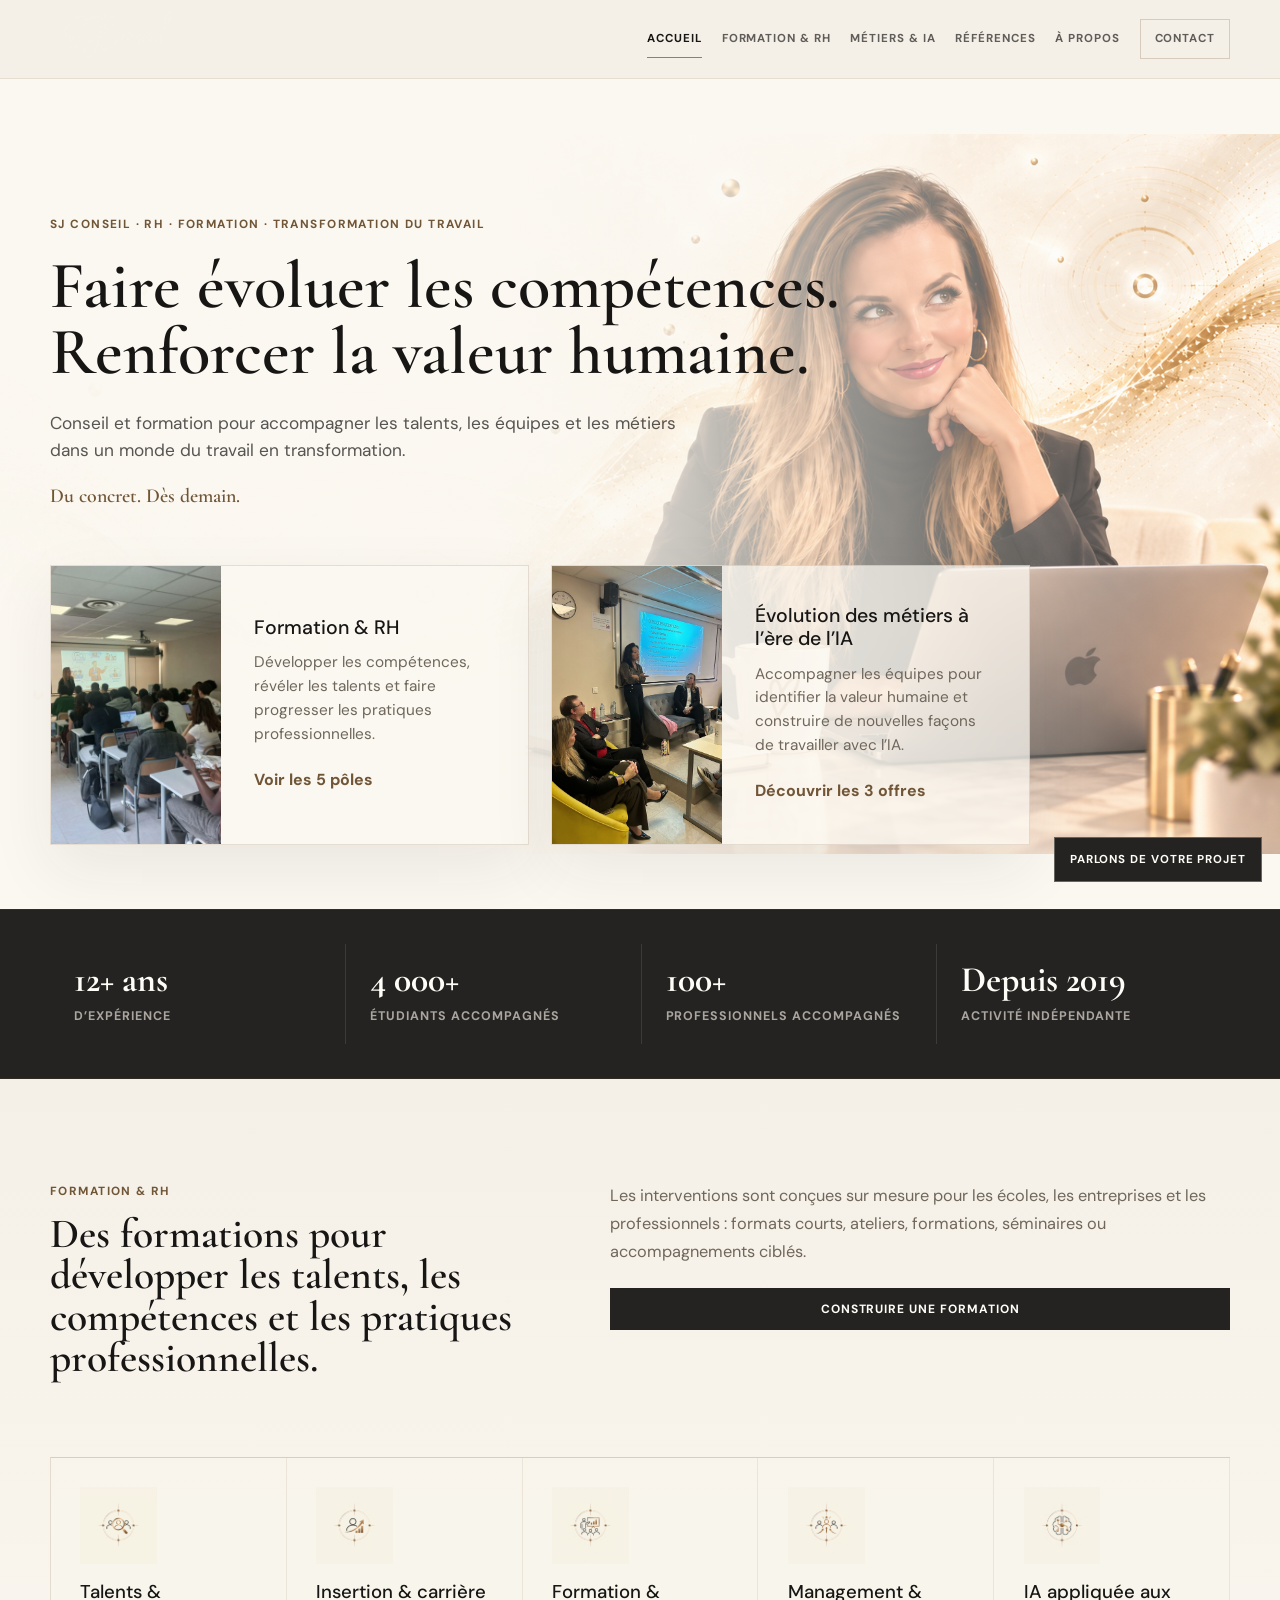
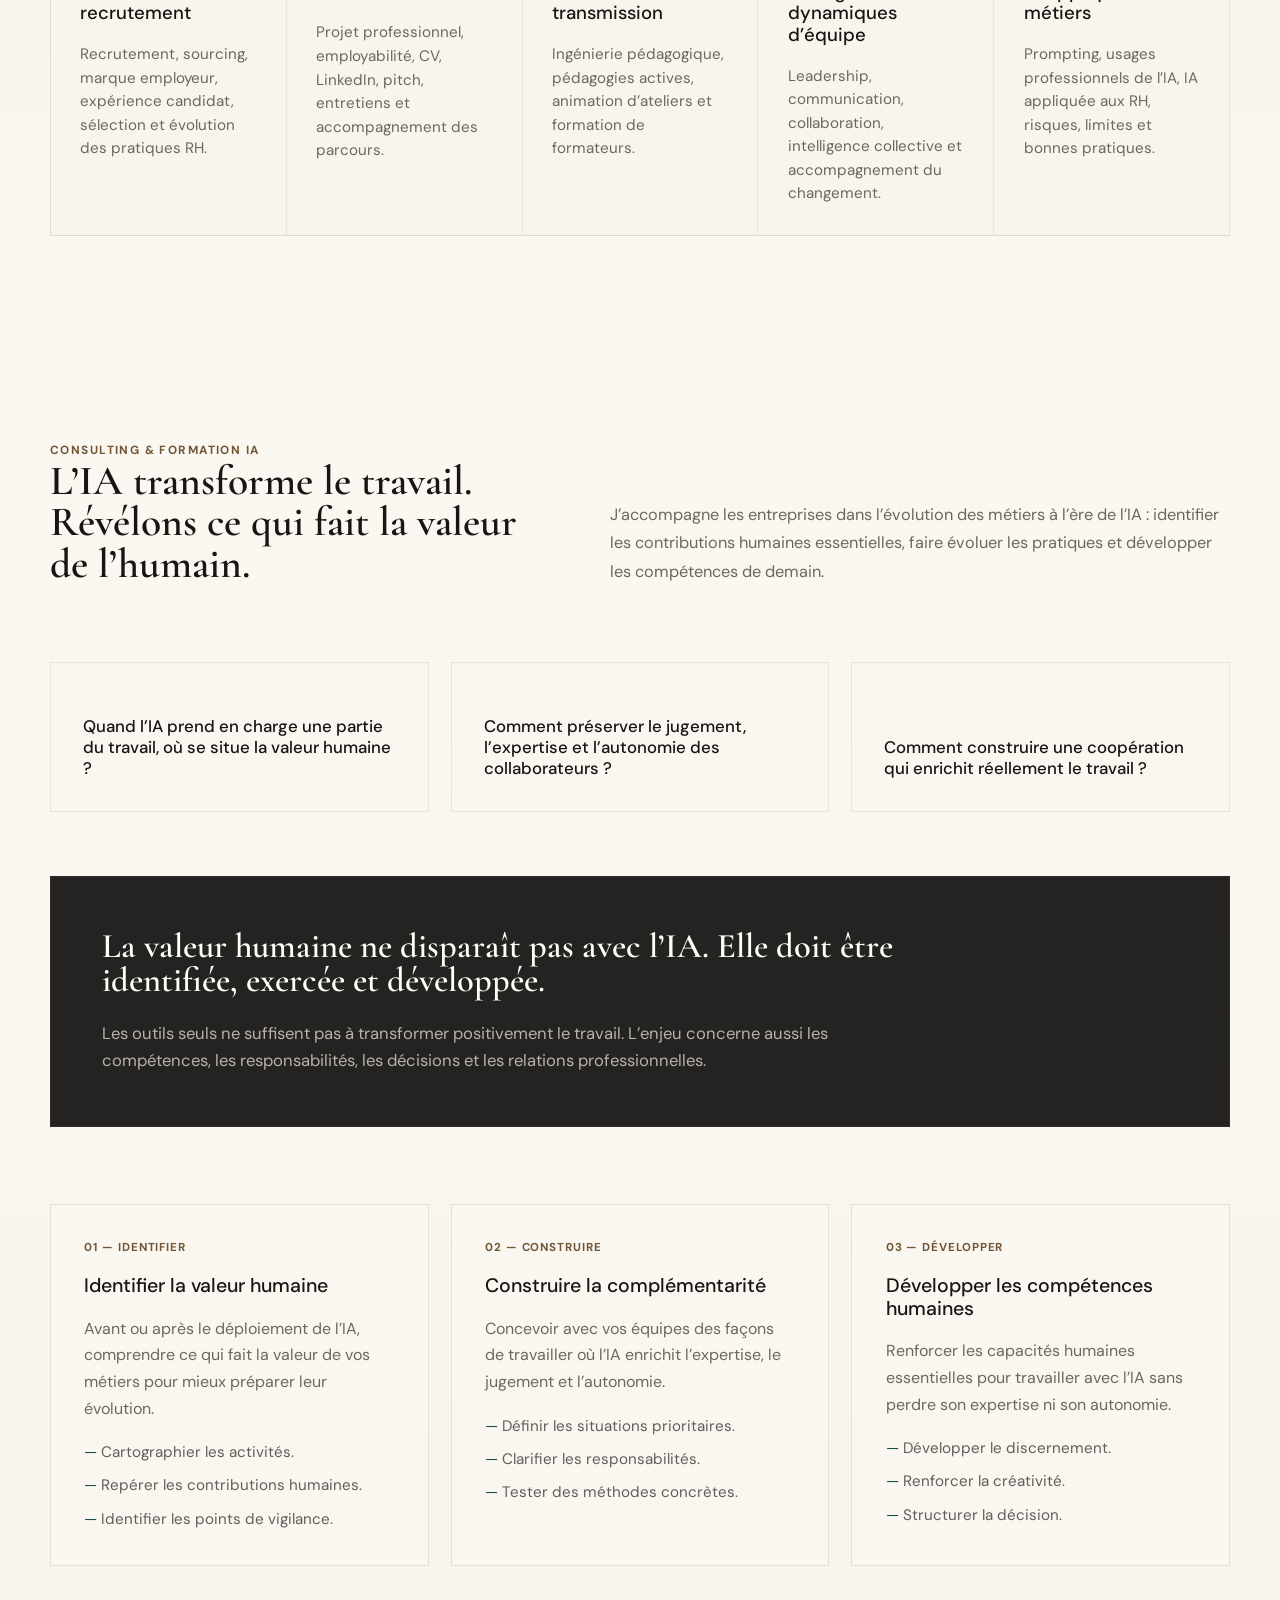
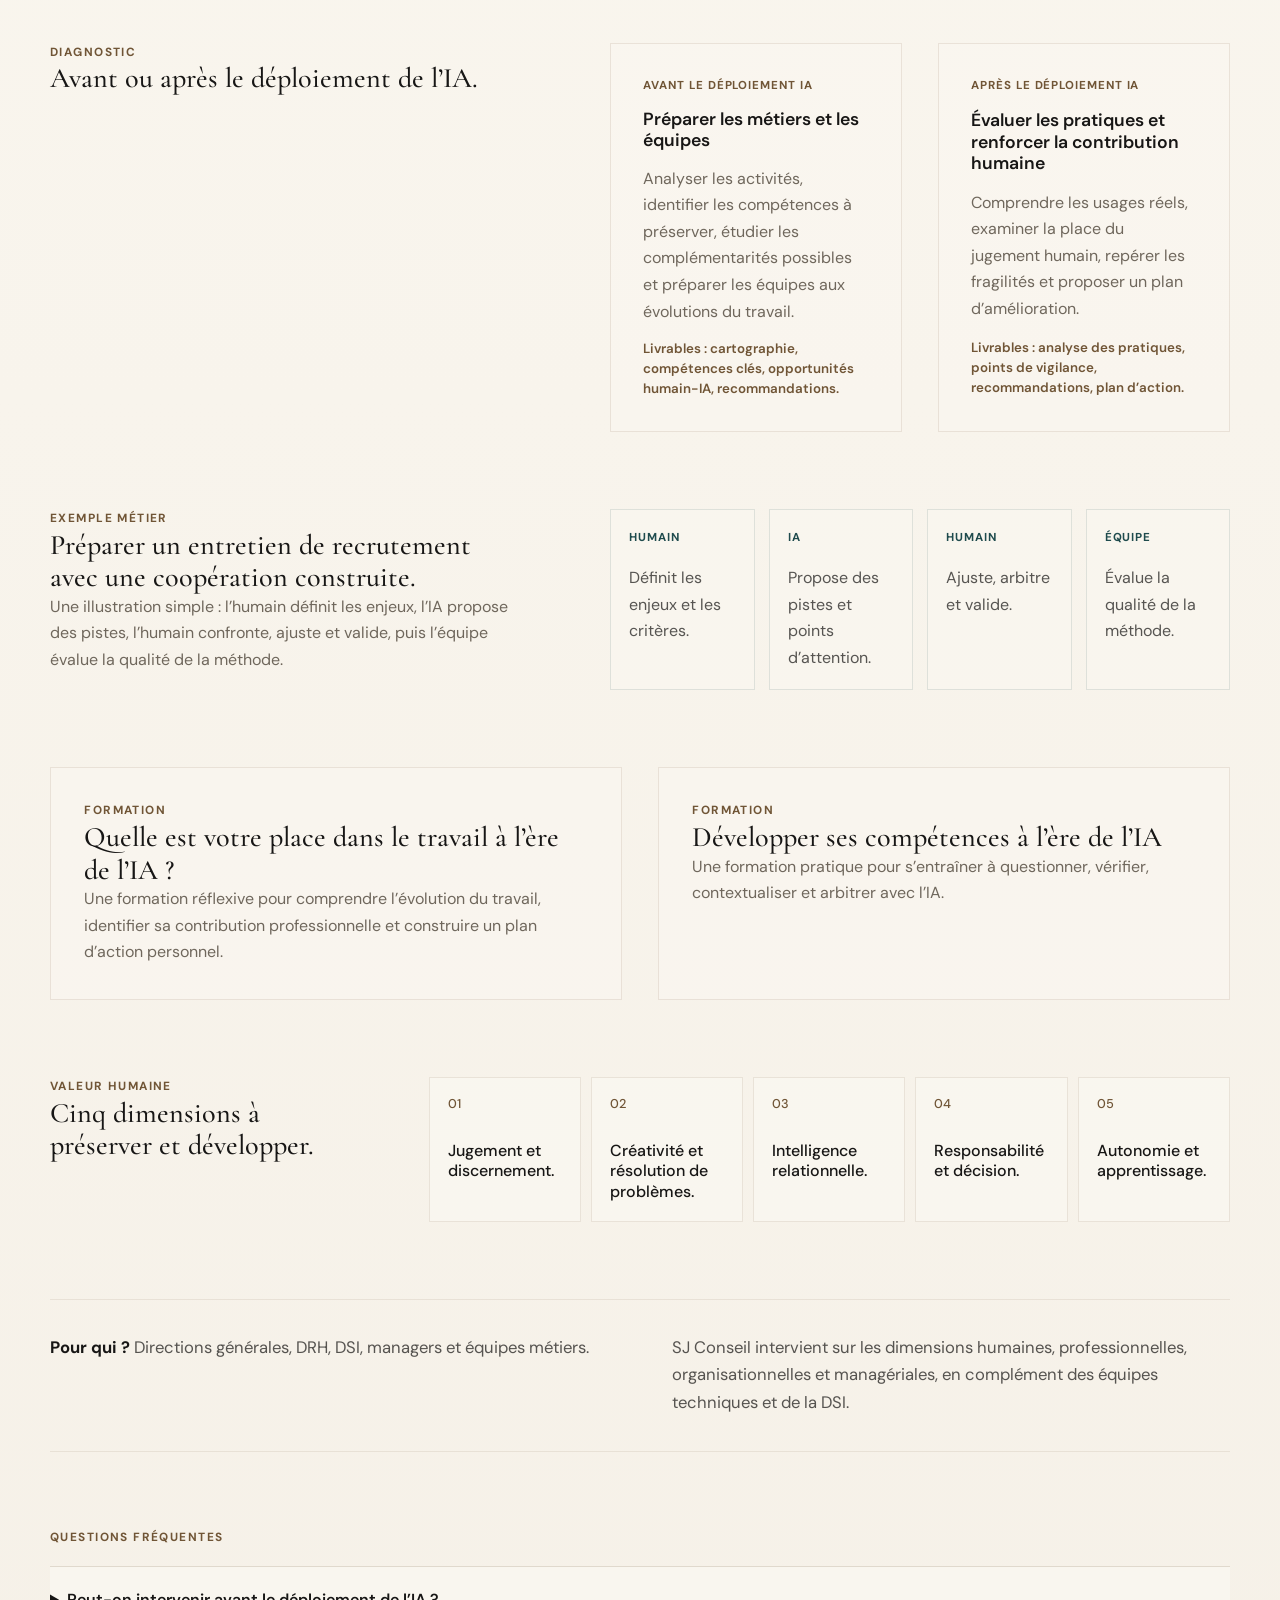
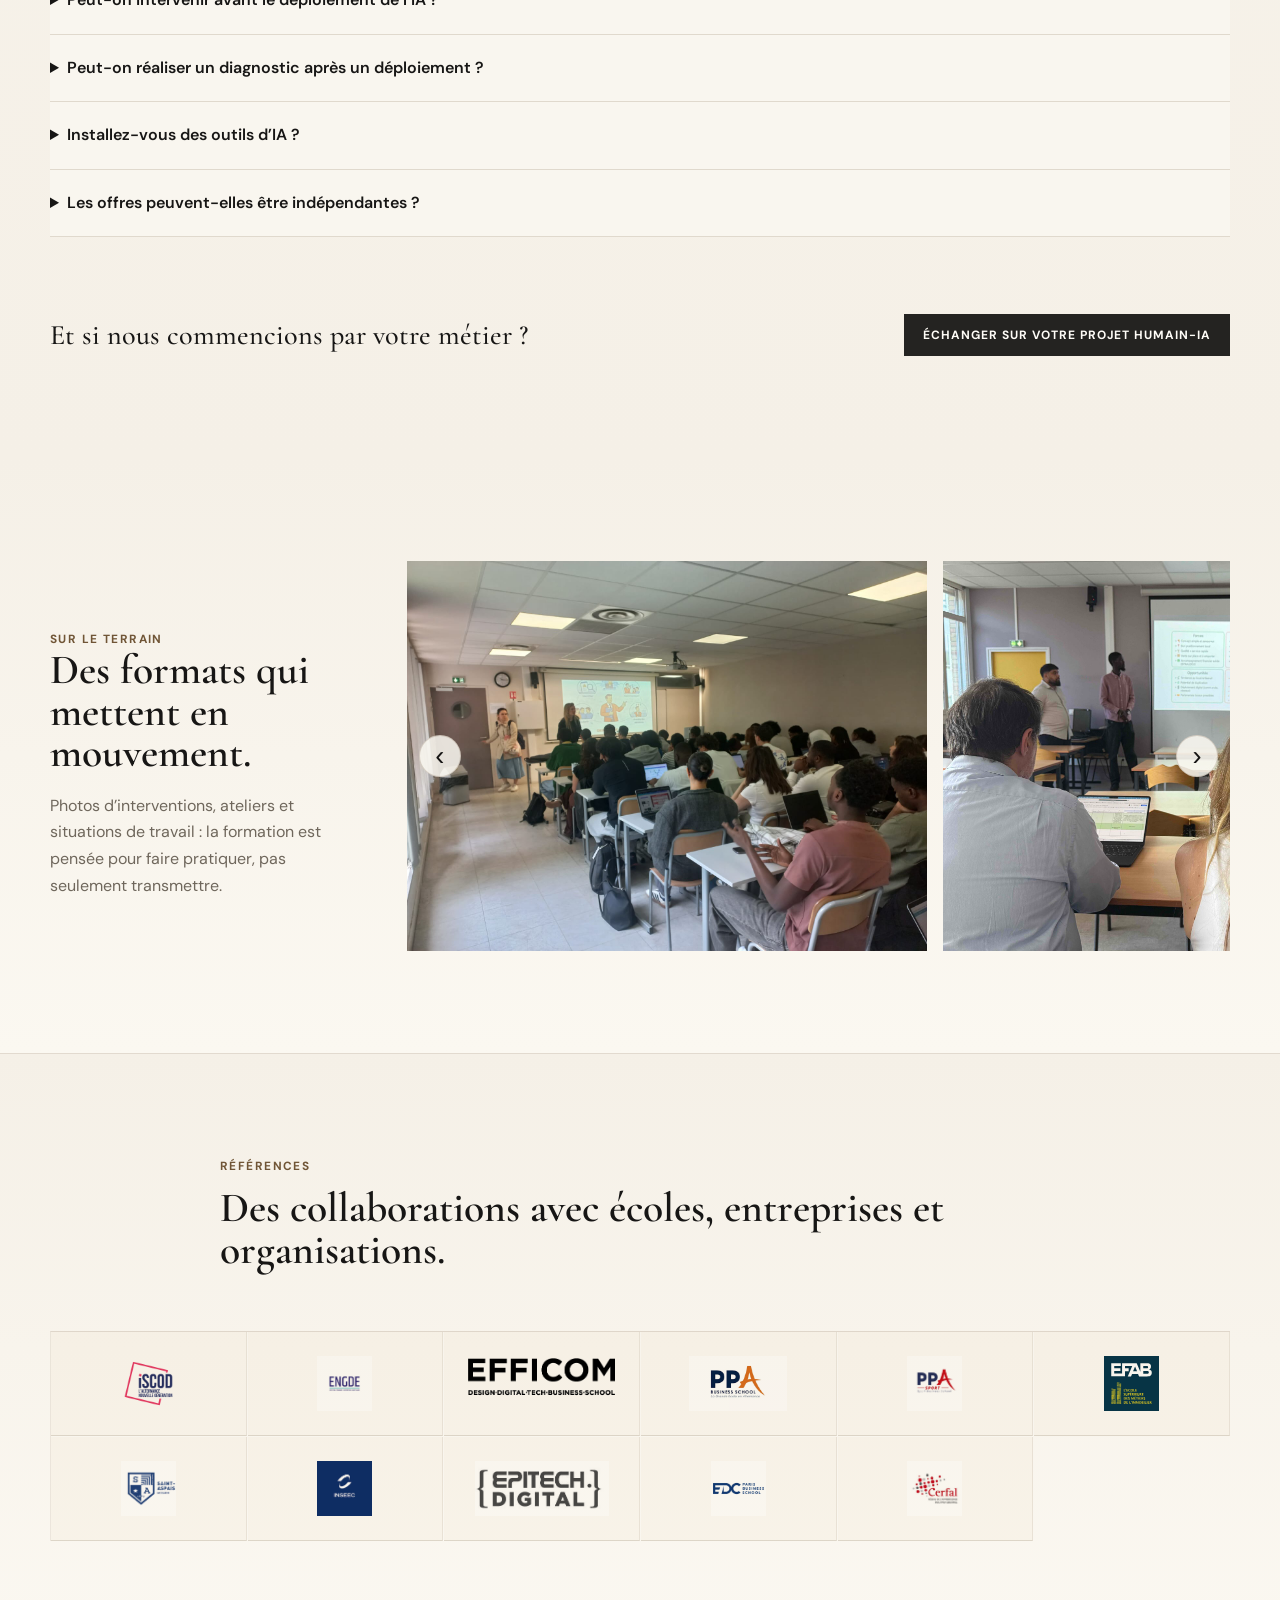
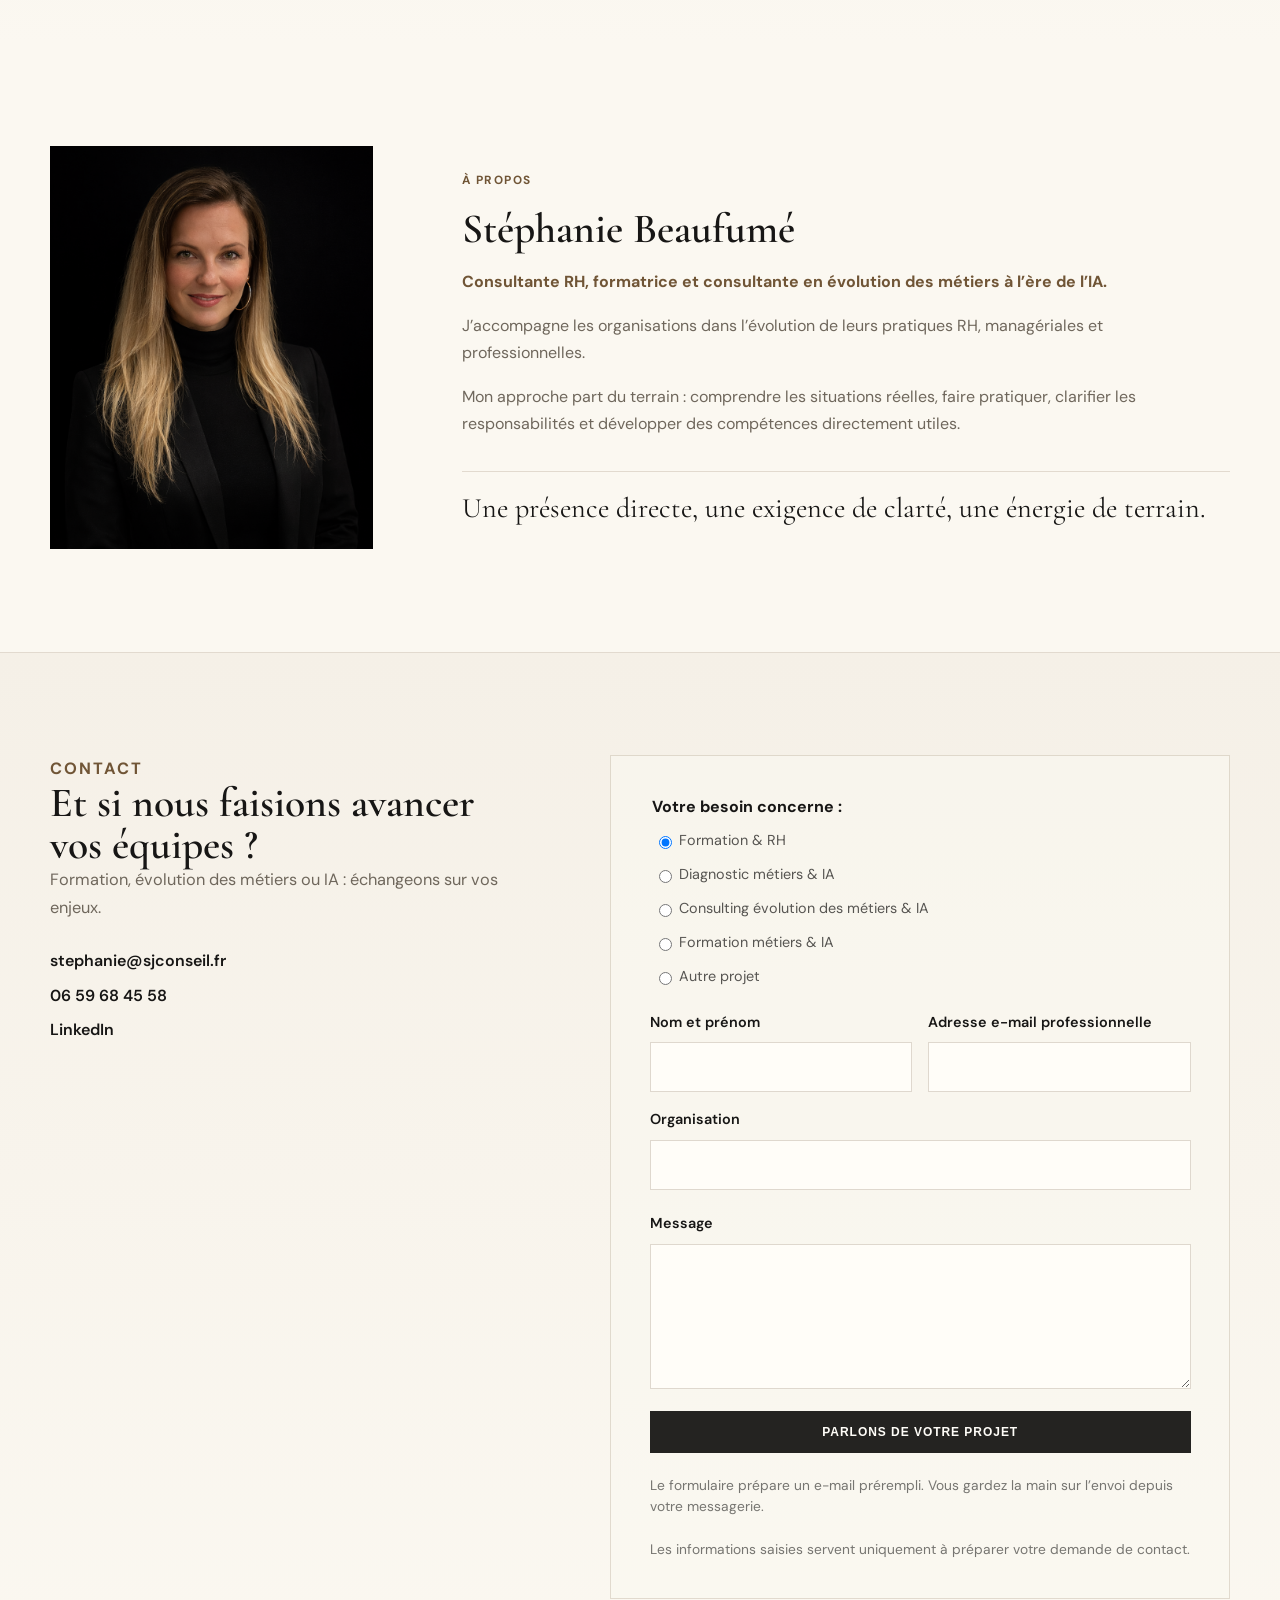
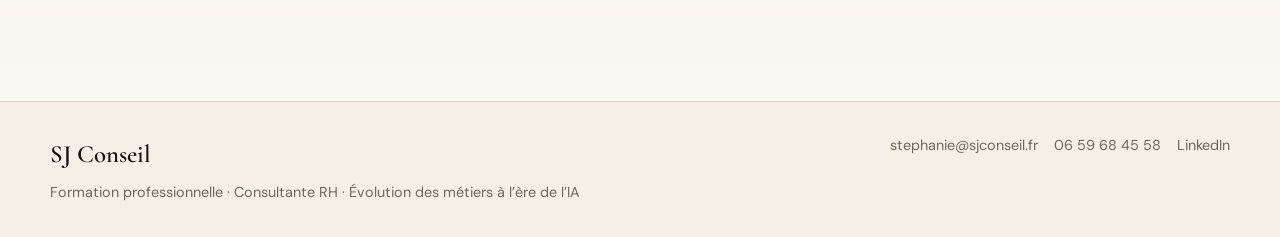
==== commit 9e0461e3: "Add files via upload" ====
--- a/index.html
+++ b/index.html
@@ -3,27 +3,59 @@
   <head>
     <meta charset="utf-8">
     <meta name="viewport" content="width=device-width, initial-scale=1">
-    <title>SJ Conseil - Formation, RH et cooperation humain-IA</title>
-    <meta name="description" content="SJ Conseil accompagne les organisations avec des formations RH sur mesure et des interventions pour organiser la cooperation humain-IA dans le travail.">
+    <title>SJ Conseil - Formation RH et évolution des métiers à l’ère de l’IA</title>
+    <meta name="description" content="SJ Conseil accompagne les organisations en formation RH, développement des compétences, consulting et formation en évolution des métiers à l’ère de l’IA.">
+    <link rel="canonical" href="https://www.sjconseil.fr/">
+    <meta property="og:type" content="website">
+    <meta property="og:title" content="SJ Conseil - Formation RH et évolution des métiers à l’ère de l’IA">
+    <meta property="og:description" content="Conseil et formation pour accompagner les talents, les équipes et les métiers dans un monde du travail en transformation.">
+    <meta property="og:url" content="https://www.sjconseil.fr/">
+    <meta property="og:image" content="https://www.sjconseil.fr/assets/hero-v2.png">
+    <meta name="theme-color" content="#f5f0e7">
     <link rel="preconnect" href="https://fonts.googleapis.com">
     <link rel="preconnect" href="https://fonts.gstatic.com" crossorigin>
-    <link href="https://fonts.googleapis.com/css2?family=Cormorant+Garamond:wght@400;500;600&family=DM+Sans:wght@400;500;600;700&display=swap" rel="stylesheet">
+    <link href="https://fonts.googleapis.com/css2?family=Cormorant+Garamond:wght@500;600&family=DM+Sans:wght@400;500;600;700&display=swap" rel="stylesheet">
     <link rel="stylesheet" href="styles.css">
+    <script type="application/ld+json">
+      {
+        "@context": "https://schema.org",
+        "@type": "ProfessionalService",
+        "name": "SJ Conseil",
+        "url": "https://www.sjconseil.fr/",
+        "email": "stephanie@sjconseil.fr",
+        "telephone": "+33659684558",
+        "founder": {
+          "@type": "Person",
+          "name": "Stéphanie Beaufumé",
+          "jobTitle": "Consultante RH, formatrice et consultante en évolution des métiers à l’ère de l’IA"
+        },
+        "areaServed": "France",
+        "serviceType": [
+          "Formation professionnelle",
+          "Conseil RH",
+          "Évolution des métiers à l’ère de l’IA",
+          "Formation IA RH"
+        ]
+      }
+    </script>
   </head>
   <body>
     <header class="site-header" data-header>
       <div class="nav-shell">
         <a class="brand" href="#accueil" aria-label="Accueil SJ Conseil">
-          <img src="assets/logo-SJConseil.png" alt="SJ Conseil" class="brand-logo" onerror="this.hidden=true;this.nextElementSibling.hidden=false">
+          <img src="assets/logo-SJConseil.png" alt="SJ Conseil" class="brand-logo" width="220" height="95" onerror="this.hidden=true;this.nextElementSibling.hidden=false">
           <span class="brand-fallback" hidden>SJ Conseil</span>
         </a>
 
         <nav class="desktop-nav" aria-label="Navigation principale">
-          <a href="#expertises">Formation</a>
-          <a href="#ia">IA & coopération</a>
+          <a href="#accueil">Accueil</a>
+          <a href="#formation-rh">Formation & RH</a>
+          <a href="#cooperation-ia">Métiers & IA</a>
+          <a href="#references">Références</a>
           <a href="#apropos">À propos</a>
           <a class="nav-cta" href="#contact">Contact</a>
         </nav>
+
         <button class="menu-toggle" type="button" aria-label="Ouvrir le menu" aria-expanded="false" data-menu-toggle>
           <span></span>
           <span></span>
@@ -32,261 +64,314 @@
     </header>
 
     <nav class="mobile-menu" aria-label="Navigation mobile" data-mobile-menu>
-      <a href="#expertises">Formation</a>
-      <a href="#ia">IA & coopération</a>
+      <a href="#accueil">Accueil</a>
+      <a href="#formation-rh">Formation & RH</a>
+      <a href="#cooperation-ia">Métiers & IA</a>
+      <a href="#references">Références</a>
       <a href="#apropos">À propos</a>
       <a href="#contact">Contact</a>
     </nav>
 
     <main>
-      <section class="hero hero-redesign" id="accueil">
-        <div class="hero-visual" aria-hidden="true">
-          <img src="assets/hero-v2.png" alt="">
+      <section class="hero" id="accueil">
+        <div class="hero-art" aria-hidden="true">
+          <img src="assets/hero-v2.png" alt="" width="1672" height="941">
         </div>
         <div class="container hero-layout">
           <div class="hero-copy" data-reveal>
-            <p class="eyebrow">RH · formation · coopération humain–IA</p>
-            <h1>Faire progresser les compétences.<br>Faire évoluer les façons de travailler.</h1>
-            <p class="hero-lead">Formations sur mesure et accompagnement RH pour les écoles, les entreprises et leurs équipes.</p>
-          </div>
-
-          <div class="hero-paths" aria-label="Deux parcours SJ Conseil" data-reveal>
-            <a class="pathway-card" href="#expertises">
-              <span>Formation</span>
-              <strong>Développer les compétences avec des formations concrètes et participatives.</strong>
-              <em>Découvrir les 5 pôles</em>
-            </a>
-            <a class="pathway-card pathway-card-ai" href="#ia">
-              <span>IA & coopération humain–IA</span>
-              <strong>Se former à l’IA et organiser sa place dans le travail des équipes.</strong>
-              <em>Découvrir les accompagnements IA</em>
-            </a>
-          </div>
-
-          <div class="hero-proofs" aria-label="Chiffres clés SJ Conseil" data-reveal>
-            <span>12+ ans d’expérience</span>
-            <span>+4000 étudiants formés</span>
-            <span>+100 professionnels formés</span>
-            <span>Écoles · entreprises · professionnels</span>
-          </div>
-        </div>
-      </section>
-
-      <section class="section expertise-section formation-section" id="expertises">
-        <span class="anchor-offset" id="formation"></span>
+            <p class="eyebrow">SJ Conseil · RH · formation · transformation du travail</p>
+            <h1>Faire évoluer les compétences. Renforcer la valeur humaine.</h1>
+            <p class="hero-lead">Conseil et formation pour accompagner les talents, les équipes et les métiers dans un monde du travail en transformation.</p>
+            <p class="signature">Du concret. Dès demain.</p>
+          </div>
+
+          <div class="hero-universes" aria-label="Deux univers SJ Conseil" data-reveal>
+            <a class="universe-panel" href="#formation-rh">
+            <figure>
+              <img src="assets/photos-terrain/intervention-groupe-etudiants.JPG" alt="Intervention de formation auprès d’un groupe" width="1600" height="1200" loading="lazy">
+            </figure>
+            <div>
+              <h3>Formation & RH</h3>
+              <p>Développer les compétences, révéler les talents et faire progresser les pratiques professionnelles.</p>
+              <em>Voir les 5 pôles</em>
+            </div>
+          </a>
+
+          <a class="universe-panel" href="#cooperation-ia">
+            <figure>
+              <img src="assets/photos-terrain/conference-ia-rh.jpeg" alt="Conférence sur l’intelligence artificielle et les pratiques RH" width="1280" height="1707" loading="lazy">
+            </figure>
+            <div>
+              <h3>Évolution des métiers à l’ère de l’IA</h3>
+              <p>Accompagner les équipes pour identifier la valeur humaine et construire de nouvelles façons de travailler avec l’IA.</p>
+              <em>Découvrir les 3 offres</em>
+            </div>
+          </a>
+          </div>
+        </div>
+      </section>
+
+      <section class="proof-section" aria-label="Chiffres clés SJ Conseil">
+        <div class="container proof-grid" data-reveal>
+          <p><strong>12+ ans</strong><span>d’expérience</span></p>
+          <p><strong>4 000+</strong><span>étudiants accompagnés</span></p>
+          <p><strong>100+</strong><span>professionnels accompagnés</span></p>
+          <p><strong>Depuis 2019</strong><span>activité indépendante</span></p>
+        </div>
+      </section>
+
+      <section class="section formation-section" id="formation-rh">
         <div class="container two-columns">
           <div class="section-title" data-reveal>
+            <p class="eyebrow">Formation & RH</p>
+            <h2>Des formations pour développer les talents, les compétences et les pratiques professionnelles.</h2>
+          </div>
+          <div class="copy-stack" data-reveal>
+            <p>Les interventions sont conçues sur mesure pour les écoles, les entreprises et les professionnels : formats courts, ateliers, formations, séminaires ou accompagnements ciblés.</p>
+            <a class="button" href="#contact" data-need="formation">Construire une formation</a>
+          </div>
+        </div>
+
+        <div class="container expertise-grid" aria-label="Les cinq pôles Formation et RH" data-reveal>
+          <article class="expertise-card">
+            <img src="assets/expertises/picto-recrutement.png" alt="" width="1024" height="1024" loading="lazy">
+            <h3>Talents & recrutement</h3>
+            <p>Recrutement, sourcing, marque employeur, expérience candidat, sélection et évolution des pratiques RH.</p>
+          </article>
+          <article class="expertise-card">
+            <img src="assets/expertises/picto-carriere.png" alt="" width="1024" height="1024" loading="lazy">
+            <h3>Insertion & carrière</h3>
+            <p>Projet professionnel, employabilité, CV, LinkedIn, pitch, entretiens et accompagnement des parcours.</p>
+          </article>
+          <article class="expertise-card">
+            <img src="assets/expertises/picto-formation.png" alt="" width="1024" height="1024" loading="lazy">
+            <h3>Formation & transmission</h3>
+            <p>Ingénierie pédagogique, pédagogies actives, animation d’ateliers et formation de formateurs.</p>
+          </article>
+          <article class="expertise-card">
+            <img src="assets/expertises/picto-management.png" alt="" width="1024" height="1024" loading="lazy">
+            <h3>Management & dynamiques d’équipe</h3>
+            <p>Leadership, communication, collaboration, intelligence collective et accompagnement du changement.</p>
+          </article>
+          <article class="expertise-card">
+            <img src="assets/expertises/picto-ia.png" alt="" width="1024" height="1024" loading="lazy">
+            <h3>IA appliquée aux métiers</h3>
+            <p>Prompting, usages professionnels de l’IA, IA appliquée aux RH, risques, limites et bonnes pratiques.</p>
+          </article>
+        </div>
+      </section>
+
+      <section class="section ai-section" id="cooperation-ia">
+        <div class="container ai-hero">
+          <div data-reveal>
+            <p class="eyebrow">Consulting & formation IA</p>
+            <h2>L’IA transforme le travail. Révélons ce qui fait la valeur de l’humain.</h2>
+          </div>
+          <p data-reveal>J’accompagne les entreprises dans l’évolution des métiers à l’ère de l’IA : identifier les contributions humaines essentielles, faire évoluer les pratiques et développer les compétences de demain.</p>
+        </div>
+
+        <div class="container question-grid" data-reveal>
+          <p>Quand l’IA prend en charge une partie du travail, où se situe la valeur humaine ?</p>
+          <p>Comment préserver le jugement, l’expertise et l’autonomie des collaborateurs ?</p>
+          <p>Comment construire une coopération qui enrichit réellement le travail ?</p>
+        </div>
+
+        <div class="container conviction-panel" data-reveal>
+          <strong>La valeur humaine ne disparaît pas avec l’IA. Elle doit être identifiée, exercée et développée.</strong>
+          <p>Les outils seuls ne suffisent pas à transformer positivement le travail. L’enjeu concerne aussi les compétences, les responsabilités, les décisions et les relations professionnelles.</p>
+        </div>
+
+        <div class="container offer-grid" aria-label="Trois offres d’évolution des métiers à l’ère de l’IA" data-reveal>
+          <article class="offer-card" id="identifier">
+            <span>01 — Identifier</span>
+            <h3>Identifier la valeur humaine</h3>
+            <p>Avant ou après le déploiement de l’IA, comprendre ce qui fait la valeur de vos métiers pour mieux préparer leur évolution.</p>
+            <ul>
+              <li>Cartographier les activités.</li>
+              <li>Repérer les contributions humaines.</li>
+              <li>Identifier les points de vigilance.</li>
+            </ul>
+          </article>
+          <article class="offer-card" id="construire">
+            <span>02 — Construire</span>
+            <h3>Construire la complémentarité</h3>
+            <p>Concevoir avec vos équipes des façons de travailler où l’IA enrichit l’expertise, le jugement et l’autonomie.</p>
+            <ul>
+              <li>Définir les situations prioritaires.</li>
+              <li>Clarifier les responsabilités.</li>
+              <li>Tester des méthodes concrètes.</li>
+            </ul>
+          </article>
+          <article class="offer-card" id="developper">
+            <span>03 — Développer</span>
+            <h3>Développer les compétences humaines</h3>
+            <p>Renforcer les capacités humaines essentielles pour travailler avec l’IA sans perdre son expertise ni son autonomie.</p>
+            <ul>
+              <li>Développer le discernement.</li>
+              <li>Renforcer la créativité.</li>
+              <li>Structurer la décision.</li>
+            </ul>
+          </article>
+        </div>
+
+        <div class="container split-section" data-reveal>
+          <div>
+            <p class="eyebrow">Diagnostic</p>
+            <h3>Avant ou après le déploiement de l’IA.</h3>
+          </div>
+          <div class="diagnostic-grid">
+            <article>
+              <span>Avant le déploiement IA</span>
+              <h4>Préparer les métiers et les équipes</h4>
+              <p>Analyser les activités, identifier les compétences à préserver, étudier les complémentarités possibles et préparer les équipes aux évolutions du travail.</p>
+              <small>Livrables : cartographie, compétences clés, opportunités humain-IA, recommandations.</small>
+            </article>
+            <article>
+              <span>Après le déploiement IA</span>
+              <h4>Évaluer les pratiques et renforcer la contribution humaine</h4>
+              <p>Comprendre les usages réels, examiner la place du jugement humain, repérer les fragilités et proposer un plan d’amélioration.</p>
+              <small>Livrables : analyse des pratiques, points de vigilance, recommandations, plan d’action.</small>
+            </article>
+          </div>
+        </div>
+
+        <div class="container case-section" data-reveal>
+          <div>
+            <p class="eyebrow">Exemple métier</p>
+            <h3>Préparer un entretien de recrutement avec une coopération construite.</h3>
+            <p>Une illustration simple : l’humain définit les enjeux, l’IA propose des pistes, l’humain confronte, ajuste et valide, puis l’équipe évalue la qualité de la méthode.</p>
+          </div>
+          <ol class="case-steps">
+            <li><span>Humain</span>Définit les enjeux et les critères.</li>
+            <li><span>IA</span>Propose des pistes et points d’attention.</li>
+            <li><span>Humain</span>Ajuste, arbitre et valide.</li>
+            <li><span>Équipe</span>Évalue la qualité de la méthode.</li>
+          </ol>
+        </div>
+
+        <div class="container training-grid" data-reveal>
+          <article>
             <p class="eyebrow">Formation</p>
-            <h2>Des formations pour agir sur le terrain.</h2>
-          </div>
-          <div class="copy-stack" data-reveal>
-            <p>Des interventions construites à partir de vos publics, de vos enjeux et de vos situations professionnelles.</p>
-            <a class="button" href="#contact" data-need="formation">Construire une formation</a>
-          </div>
-        </div>
-
-        <div class="container formation-grid" aria-label="Les cinq pôles de formation" data-reveal>
-          <article class="formation-card">
-            <img src="assets/expertises/picto-recrutement.png" alt="" loading="lazy">
-            <div>
-              <h3>Talents & recrutement</h3>
-              <p>Sourcing, entretien, marque employeur, intégration.</p>
-            </div>
-          </article>
-          <article class="formation-card">
-            <img src="assets/expertises/picto-carriere.png" alt="" loading="lazy">
-            <div>
-              <h3>Insertion & carrière</h3>
-              <p>Projet professionnel, CV, LinkedIn, pitch, entretien.</p>
-            </div>
-          </article>
-          <article class="formation-card">
-            <img src="assets/expertises/picto-formation.png" alt="" loading="lazy">
-            <div>
-              <h3>Formation & transmission</h3>
-              <p>Ingénierie pédagogique, animation, formation de formateurs.</p>
-            </div>
-          </article>
-          <article class="formation-card">
-            <img src="assets/expertises/picto-management.png" alt="" loading="lazy">
-            <div>
-              <h3>Management & équipes</h3>
-              <p>Communication, leadership, coopération, gestion des priorités.</p>
-            </div>
-          </article>
-          <a class="formation-card formation-card-link" href="#ia">
-            <img src="assets/expertises/picto-ia.png" alt="" loading="lazy">
-            <div>
-              <h3>IA appliquée aux métiers</h3>
-              <p>Prompts, production de contenus, analyse, organisation.</p>
-              <span>Voir la partie IA</span>
-            </div>
-          </a>
-        </div>
-
-        <div class="container formation-media" data-reveal>
+            <h3>Quelle est votre place dans le travail à l’ère de l’IA ?</h3>
+            <p>Une formation réflexive pour comprendre l’évolution du travail, identifier sa contribution professionnelle et construire un plan d’action personnel.</p>
+          </article>
+          <article>
+            <p class="eyebrow">Formation</p>
+            <h3>Développer ses compétences à l’ère de l’IA</h3>
+            <p>Une formation pratique pour s’entraîner à questionner, vérifier, contextualiser et arbitrer avec l’IA.</p>
+          </article>
+        </div>
+
+        <div class="container value-section" data-reveal>
+          <div>
+            <p class="eyebrow">Valeur humaine</p>
+            <h3>Cinq dimensions à préserver et développer.</h3>
+          </div>
+          <div class="value-grid">
+            <p><span>01</span> Jugement et discernement.</p>
+            <p><span>02</span> Créativité et résolution de problèmes.</p>
+            <p><span>03</span> Intelligence relationnelle.</p>
+            <p><span>04</span> Responsabilité et décision.</p>
+            <p><span>05</span> Autonomie et apprentissage.</p>
+          </div>
+        </div>
+
+        <div class="container audience-section" data-reveal>
+          <p><strong>Pour qui ?</strong> Directions générales, DRH, DSI, managers et équipes métiers.</p>
+          <p>SJ Conseil intervient sur les dimensions humaines, professionnelles, organisationnelles et managériales, en complément des équipes techniques et de la DSI.</p>
+        </div>
+
+        <div class="container faq-section" data-reveal>
+          <p class="eyebrow">Questions fréquentes</p>
+          <details>
+            <summary>Peut-on intervenir avant le déploiement de l’IA ?</summary>
+            <p>Oui. C’est souvent le bon moment pour clarifier les activités, les responsabilités et les compétences à préserver.</p>
+          </details>
+          <details>
+            <summary>Peut-on réaliser un diagnostic après un déploiement ?</summary>
+            <p>Oui. L’objectif est alors de comprendre les usages réels, les ajustements nécessaires et les compétences à renforcer.</p>
+          </details>
+          <details>
+            <summary>Installez-vous des outils d’IA ?</summary>
+            <p>Non. L’accompagnement porte sur les usages, les pratiques métiers, les responsabilités et les compétences humaines.</p>
+          </details>
+          <details>
+            <summary>Les offres peuvent-elles être indépendantes ?</summary>
+            <p>Oui. Diagnostic, consulting et formation peuvent être mobilisés séparément ou combinés selon votre situation.</p>
+          </details>
+        </div>
+
+        <div class="container ai-final-cta" data-reveal>
+          <h3>Et si nous commencions par votre métier ?</h3>
+          <a class="button" href="#contact" data-need="diagnostic">Échanger sur votre projet humain-IA</a>
+        </div>
+      </section>
+
+      <section class="section field-section" id="terrain">
+        <div class="container field-layout" data-reveal>
           <div>
             <p class="eyebrow">Sur le terrain</p>
-            <h3>Des formats qui mettent en mouvement.</h3>
+            <h2>Des formats qui mettent en mouvement.</h2>
             <p>Photos d’interventions, ateliers et situations de travail : la formation est pensée pour faire pratiquer, pas seulement transmettre.</p>
           </div>
           <div class="field-carousel" aria-label="Photos d’interventions SJ Conseil" data-field-carousel>
             <button class="field-nav field-nav-prev" type="button" aria-label="Photo précédente" data-carousel-prev>‹</button>
             <div class="field-track" tabindex="0">
-              <figure class="field-slide">
-                <img src="assets/photos-terrain/intervention-groupe-etudiants.JPG" alt="Intervention auprès d’un groupe d’étudiants" loading="lazy">
-              </figure>
-              <figure class="field-slide">
-                <img src="assets/photos-terrain/restitution-etudiants.jpeg" alt="Restitution d’étudiants devant un écran" loading="lazy">
-              </figure>
-              <figure class="field-slide field-slide-portrait">
-                <img src="assets/photos-terrain/session-travail-equipe.jpeg" alt="Session de travail en équipe autour des pratiques métier" loading="lazy">
-              </figure>
-              <figure class="field-slide field-slide-portrait">
-                <img src="assets/photos-terrain/conference-ia-rh.jpeg" alt="Conférence sur l’IA et les pratiques RH" loading="lazy">
-              </figure>
-              <figure class="field-slide">
-                <img src="assets/photos-terrain/formation-ia-appliquee.jpeg" alt="Animation d’une formation sur l’IA appliquée" loading="lazy">
-              </figure>
-              <figure class="field-slide field-slide-portrait">
-                <img src="assets/photos-terrain/atelier-developpement-rh.jpeg" alt="Supports et feuilles de travail en atelier RH" loading="lazy">
-              </figure>
+              <figure class="field-slide"><img src="assets/photos-terrain/intervention-groupe-etudiants.JPG" alt="Intervention auprès d’un groupe d’étudiants" width="1600" height="1200" loading="lazy"></figure>
+              <figure class="field-slide"><img src="assets/photos-terrain/restitution-etudiants.jpeg" alt="Restitution d’étudiants devant un écran" width="2048" height="1536" loading="lazy"></figure>
+              <figure class="field-slide field-slide-portrait"><img src="assets/photos-terrain/session-travail-equipe.jpeg" alt="Session de travail en équipe autour des pratiques métier" width="1200" height="1600" loading="lazy"></figure>
+              <figure class="field-slide field-slide-portrait"><img src="assets/photos-terrain/conference-ia-rh.jpeg" alt="Conférence sur l’IA et les pratiques RH" width="1280" height="1707" loading="lazy"></figure>
+              <figure class="field-slide"><img src="assets/photos-terrain/formation-ia-appliquee.jpeg" alt="Animation d’une formation sur l’IA appliquée" width="1600" height="1200" loading="lazy"></figure>
+              <figure class="field-slide field-slide-portrait"><img src="assets/photos-terrain/atelier-developpement-rh.jpeg" alt="Supports et feuilles de travail en atelier RH" width="1170" height="2080" loading="lazy"></figure>
             </div>
             <button class="field-nav field-nav-next" type="button" aria-label="Photo suivante" data-carousel-next>›</button>
           </div>
         </div>
-
-        <div class="container method-compact" data-reveal>
-          <span id="methode" class="anchor-offset"></span>
-          <p class="eyebrow">Méthode</p>
-          <ol aria-label="Méthode SJ Conseil">
-            <li>Comprendre votre terrain</li>
-            <li>Concevoir sur mesure</li>
-            <li>Faire pratiquer</li>
-            <li>Ancrer les acquis</li>
-          </ol>
-        </div>
-      </section>
-
-      <section class="section ai-section" id="ia">
-        <div class="container two-columns">
-          <div class="section-title" data-reveal>
-            <p class="eyebrow">IA & coopération humain–IA</p>
-            <h2>L’IA dans vos pratiques.<br>L’humain au cœur des décisions.</h2>
-          </div>
-          <div class="copy-stack" data-reveal>
-            <p>J’accompagne les professionnels pour utiliser l’IA dans leur métier et les équipes pour repenser la répartition des tâches et des responsabilités.</p>
-            <p class="ia-positioning">Consultante en coopération humain–IA</p>
-          </div>
-        </div>
-
-        <div class="container ia-offers" aria-label="Offres IA et coopération humain IA" data-reveal>
-          <article class="ia-offer">
-            <span>01</span>
-            <h3>Se former à l’IA et aux prompts</h3>
-            <p>Apprendre à formuler des demandes pertinentes, produire des résultats utiles et les vérifier avec méthode.</p>
-            <small>Initiation · ateliers métier · perfectionnement</small>
-          </article>
-          <article class="ia-offer">
-            <span>02</span>
-            <h3>Explorer l’IA et les RH en entreprise</h3>
-            <p>Comprendre les effets de l’IA sur les pratiques RH, les métiers et les compétences.</p>
-            <small>Conférences · ateliers · séminaires</small>
-          </article>
-          <article class="ia-offer">
-            <span>03</span>
-            <h3>Organiser la coopération humain–IA</h3>
-            <p>Définir quelles tâches confier à l’IA, lesquelles réaliser avec elle et quelles responsabilités conserver.</p>
-            <small>Formation d’équipe · diagnostic · accompagnement conseil</small>
-          </article>
-        </div>
-
-        <div class="container ai-flow">
-          <div class="flow-block ai-progression" data-reveal>
-            <div>
-              <p class="eyebrow">Démarche</p>
-              <h3>Analyser les tâches. Clarifier les responsabilités. Tester et ajuster.</h3>
-            </div>
-            <ol class="steps-line steps-line-three">
-              <li>
-                <small>01</small>
-                <span>Analyser les tâches</span>
-                <p>Comprendre le travail réel, les irritants, le temps consacré et les risques associés.</p>
-              </li>
-              <li>
-                <small>02</small>
-                <span>Clarifier les responsabilités</span>
-                <p>Définir ce qui peut être confié à l’IA, réalisé avec elle ou conservé côté humain.</p>
-              </li>
-              <li>
-                <small>03</small>
-                <span>Tester et ajuster</span>
-                <p>Expérimenter sur des situations concrètes et mesurer les effets sur le travail.</p>
-              </li>
-            </ol>
-          </div>
-
-          <div class="ai-cta" data-reveal>
-            <div>
-              <p class="eyebrow">Projet IA</p>
-              <h3>Parlons de votre projet IA.</h3>
-              <p>Un atelier, une formation ou un accompagnement conseil pour organiser la place de l’IA dans vos pratiques.</p>
-            </div>
-            <a class="button" href="#contact" data-need="ia">Parlons de votre projet IA</a>
-          </div>
-        </div>
-      </section>
-
-      <section class="section trust-section" id="references">
-        <div class="container section-heading narrow" data-reveal>
+      </section>
+
+      <section class="section references-section" id="references">
+        <div class="container section-intro" data-reveal>
           <p class="eyebrow">Références</p>
           <h2>Des collaborations avec écoles, entreprises et organisations.</h2>
         </div>
-
-        <div class="logo-marquee" aria-label="Logos partenaires" data-reveal>
-          <div class="logo-track">
-            <div class="logo-item"><img src="assets/logo-ISCOD.png" alt="ISCOD" loading="lazy"></div>
-            <div class="logo-item"><img src="assets/logo-ENGDE.jpg" alt="ENGDE" loading="lazy"></div>
-            <div class="logo-item"><img src="assets/logo-EFFICOM.png" alt="EFFICOM" loading="lazy"></div>
-            <div class="logo-item"><img src="assets/logo-PPA.png" alt="PPA Business School" loading="lazy"></div>
-            <div class="logo-item"><img src="assets/logo-PPA-Sport.jpg" alt="PPA Sport" loading="lazy"></div>
-            <div class="logo-item"><img src="assets/logo-EFAB.svg" alt="EFAB" loading="lazy"></div>
-            <div class="logo-item"><img src="assets/logo-Saint-Aspais.png" alt="Saint-Aspais" loading="lazy"></div>
-            <div class="logo-item"><img src="assets/logo-inseec.png" alt="INSEEC" loading="lazy"></div>
-            <div class="logo-item"><img src="assets/logo-epitech-digital.jpeg" alt="Epitech Digital" loading="lazy"></div>
-            <div class="logo-item logo-item-edc"><img src="assets/logo-EDC.webp" alt="EDC Paris Business School" loading="lazy"></div>
-            <div class="logo-item logo-item-cerfal"><img src="assets/logo-CERFAL.jpg" alt="Cerfal" loading="lazy"></div>
-          </div>
+        <div class="container logo-grid" aria-label="Logos partenaires" data-reveal>
+          <img src="assets/logo-ISCOD.png" alt="ISCOD" loading="lazy">
+          <img src="assets/logo-ENGDE.jpg" alt="ENGDE" loading="lazy">
+          <img src="assets/logo-EFFICOM.png" alt="EFFICOM" loading="lazy">
+          <img src="assets/logo-PPA.png" alt="PPA Business School" loading="lazy">
+          <img src="assets/logo-PPA-Sport.jpg" alt="PPA Sport" loading="lazy">
+          <img src="assets/logo-EFAB.svg" alt="EFAB" loading="lazy">
+          <img src="assets/logo-Saint-Aspais.png" alt="Saint-Aspais" loading="lazy">
+          <img src="assets/logo-inseec.png" alt="INSEEC" loading="lazy">
+          <img src="assets/logo-epitech-digital.jpeg" alt="Epitech Digital" loading="lazy">
+          <img src="assets/logo-EDC.webp" alt="EDC Paris Business School" loading="lazy">
+          <img src="assets/logo-CERFAL.jpg" alt="Cerfal" loading="lazy">
         </div>
       </section>
 
       <section class="section about-section" id="apropos">
         <div class="container about-layout">
           <figure class="portrait" data-reveal>
-            <img src="assets/Photo Stephanie.png" alt="Stéphanie Beaufumé, consultante RH et formatrice" loading="lazy">
+            <img src="assets/Photo Stephanie.png" alt="Stéphanie Beaufumé, consultante RH et formatrice" width="1024" height="1024" loading="lazy">
           </figure>
-
           <div class="about-copy" data-reveal>
             <p class="eyebrow">À propos</p>
             <h2>Stéphanie Beaufumé</h2>
-            <p class="about-role">Consultante RH, formatrice et consultante en coopération humain–IA</p>
-            <p>J’accompagne les organisations pour développer les compétences et faire évoluer les pratiques de travail.</p>
-            <p>Mon approche associe expertise RH, pédagogie active et expérimentation sur le terrain.</p>
-            <div class="personal-note">
-              <h3>Signature</h3>
-              <p>Une présence directe, une exigence de clarté, une énergie de terrain.</p>
-              <strong>Faire pratiquer. Faire progresser.</strong>
-            </div>
+            <p class="about-role">Consultante RH, formatrice et consultante en évolution des métiers à l’ère de l’IA.</p>
+            <p>J’accompagne les organisations dans l’évolution de leurs pratiques RH, managériales et professionnelles.</p>
+            <p>Mon approche part du terrain : comprendre les situations réelles, faire pratiquer, clarifier les responsabilités et développer des compétences directement utiles.</p>
+            <blockquote>Une présence directe, une exigence de clarté, une énergie de terrain.</blockquote>
           </div>
         </div>
       </section>
 
       <section class="section contact-section" id="contact">
-        <div class="container contact-layout contact-layout-form">
+        <div class="container contact-layout">
           <div data-reveal>
             <p class="eyebrow">Contact</p>
-            <h2>Construisons le bon format.</h2>
-            <address class="contact-line contact-line-compact">
+            <h2>Et si nous faisions avancer vos équipes ?</h2>
+            <p>Formation, évolution des métiers ou IA : échangeons sur vos enjeux.</p>
+            <address class="contact-line">
               <a href="mailto:stephanie@sjconseil.fr">stephanie@sjconseil.fr</a>
               <a href="tel:+33659684558">06 59 68 45 58</a>
               <a href="https://www.linkedin.com/in/stephaniebeaufume/" target="_blank" rel="noopener noreferrer">LinkedIn</a>
@@ -294,31 +379,34 @@
           </div>
 
           <form class="contact-form" data-contact-form data-reveal>
+            <label class="honeypot">Site web
+              <input type="text" name="website" tabindex="-1" autocomplete="off">
+            </label>
             <fieldset>
               <legend>Votre besoin concerne :</legend>
-              <label><input type="radio" name="need" value="Une formation" checked> Une formation</label>
-              <label><input type="radio" name="need" value="Une intervention sur l’IA"> Une intervention sur l’IA</label>
-              <label><input type="radio" name="need" value="Un accompagnement humain–IA"> Un accompagnement humain–IA</label>
+              <label><input type="radio" name="need" value="Formation & RH" checked> Formation & RH</label>
+              <label><input type="radio" name="need" value="Diagnostic métiers & IA"> Diagnostic métiers & IA</label>
+              <label><input type="radio" name="need" value="Consulting évolution des métiers & IA"> Consulting évolution des métiers & IA</label>
+              <label><input type="radio" name="need" value="Formation métiers & IA"> Formation métiers & IA</label>
+              <label><input type="radio" name="need" value="Autre projet"> Autre projet</label>
             </fieldset>
-
             <div class="form-grid">
-              <label>Nom
+              <label>Nom et prénom
                 <input type="text" name="name" autocomplete="name" required>
               </label>
-              <label>Adresse e-mail
+              <label>Adresse e-mail professionnelle
                 <input type="email" name="email" autocomplete="email" required>
               </label>
-              <label>Organisation <span>facultatif</span>
+              <label>Organisation
                 <input type="text" name="organization" autocomplete="organization">
               </label>
             </div>
-
             <label>Message
               <textarea name="message" rows="5" required></textarea>
             </label>
-
-            <button class="button" type="submit">Préparer le message</button>
-            <p class="form-status" data-form-status aria-live="polite">Le formulaire prépare un e-mail prérempli. Aucun envoi automatique n’est simulé.</p>
+            <button class="button" type="submit">Parlons de votre projet</button>
+            <p class="form-status" data-form-status aria-live="polite">Le formulaire prépare un e-mail prérempli. Vous gardez la main sur l’envoi depuis votre messagerie.</p>
+            <p class="privacy-note">Les informations saisies servent uniquement à préparer votre demande de contact.</p>
           </form>
         </div>
       </section>
@@ -328,7 +416,7 @@
       <div class="container footer-layout">
         <div>
           <a class="footer-brand" href="#accueil">SJ Conseil</a>
-          <p>Formation · RH · Coopération humain–IA</p>
+          <p>Formation professionnelle · Consultante RH · Évolution des métiers à l’ère de l’IA</p>
         </div>
         <div class="footer-links">
           <a href="mailto:stephanie@sjconseil.fr">stephanie@sjconseil.fr</a>
@@ -338,8 +426,7 @@
       </div>
     </footer>
 
-    <a class="floating-contact" href="#contact" data-need="formation" aria-label="Aller au contact">Construire une intervention</a>
-
+    <a class="floating-contact" href="#contact" data-need="formation" aria-label="Aller au contact">Parlons de votre projet</a>
     <script src="script.js"></script>
   </body>
 </html>
--- a/styles.css
+++ b/styles.css
@@ -1,17 +1,16 @@
 :root {
-  --champagne: #fbf8f1;
-  --ivory: #f6f1e8;
-  --ink: #151515;
-  --charcoal: #141414;
-  --black: #080808;
-  --bronze: #b88a45;
-  --gold: #d7b46a;
-  --bronze-deep: #7a5528;
+  --ivory: #f5f0e7;
+  --champagne: #d7c3a0;
+  --champagne-soft: #fbf8f1;
+  --bronze: #a17c4d;
+  --bronze-deep: #705536;
+  --charcoal: #242321;
+  --ink: #171615;
   --muted: #6f675c;
-  --ivory-text: #f3eee5;
-  --dark-muted: #afa79a;
-  --line: rgba(122, 85, 40, 0.13);
-  --line-soft: rgba(122, 85, 40, 0.08);
+  --line: rgba(112, 85, 54, 0.18);
+  --line-soft: rgba(112, 85, 54, 0.1);
+  --petrol: #1f4b4d;
+  --white: #fffdf8;
   --max: 1180px;
   --sans: "DM Sans", Arial, sans-serif;
   --serif: "Cormorant Garamond", Georgia, serif;
@@ -24,7 +23,7 @@
 html {
   max-width: 100%;
   overflow-x: hidden;
-  scroll-padding-top: 86px;
+  scroll-padding-top: 92px;
   scroll-behavior: smooth;
 }
 
@@ -33,24 +32,13 @@
   max-width: 100%;
   overflow-x: hidden;
   color: var(--ink);
-  background:
-    linear-gradient(180deg, var(--champagne), var(--ivory) 44%, var(--champagne));
+  background: var(--ivory);
   font-family: var(--sans);
-  font-size: 16.5px;
-  line-height: 1.7;
-  font-weight: 400;
-}
-
-body::selection {
-  color: var(--champagne);
-  background: var(--bronze-deep);
+  font-size: 16px;
+  line-height: 1.66;
 }
 
 body.menu-open {
-  overflow: hidden;
-}
-
-main {
   overflow: hidden;
 }
 
@@ -66,48 +54,22 @@
 }
 
 a:focus-visible,
-button:focus-visible {
+button:focus-visible,
+input:focus-visible,
+textarea:focus-visible,
+summary:focus-visible {
   outline: 2px solid var(--bronze);
-  outline-offset: 5px;
+  outline-offset: 4px;
 }
 
 p,
 h1,
 h2,
-h3 {
+h3,
+h4,
+blockquote,
+figure {
   margin: 0;
-}
-
-h1,
-h2 {
-  font-family: var(--serif);
-  font-weight: 500;
-  letter-spacing: 0;
-  line-height: 1.05;
-}
-
-h1 {
-  max-width: 780px;
-  font-size: clamp(39px, 5.7vw, 78px);
-  line-height: 0.98;
-}
-
-h2 {
-  max-width: 700px;
-  font-size: clamp(28px, 3.35vw, 46px);
-  line-height: 1.04;
-}
-
-h3 {
-  font-family: var(--sans);
-  font-size: clamp(18px, 1.35vw, 22px);
-  font-weight: 500;
-  letter-spacing: 0;
-  line-height: 1.24;
-}
-
-p {
-  color: var(--muted);
 }
 
 ul,
@@ -116,6 +78,41 @@
   padding: 0;
 }
 
+h1,
+h2 {
+  font-family: var(--serif);
+  font-weight: 600;
+  letter-spacing: 0;
+  line-height: 1;
+}
+
+h1 {
+  max-width: 820px;
+  font-size: clamp(2.65rem, 5.2vw, 5.55rem);
+}
+
+h2 {
+  max-width: 760px;
+  font-size: clamp(1.95rem, 3.25vw, 3.75rem);
+}
+
+h3 {
+  color: var(--ink);
+  font-size: clamp(1.22rem, 1.45vw, 1.72rem);
+  font-weight: 500;
+  line-height: 1.16;
+}
+
+h4 {
+  font-size: clamp(1.1rem, 1.2vw, 1.35rem);
+  font-weight: 600;
+  line-height: 1.22;
+}
+
+p {
+  color: var(--muted);
+}
+
 .container {
   width: min(var(--max), calc(100% - 48px));
   margin: 0 auto;
@@ -124,16 +121,14 @@
 .site-header {
   position: sticky;
   top: 0;
-  z-index: 30;
-  border-bottom: 1px solid rgba(122, 85, 40, 0.12);
-  background: rgba(251, 248, 241, 0.82);
+  z-index: 50;
+  border-bottom: 1px solid rgba(112, 85, 54, 0.12);
+  background: rgba(245, 240, 231, 0.9);
   backdrop-filter: blur(18px);
-  transition: background 0.25s ease, border-color 0.25s ease;
 }
 
 .site-header.is-scrolled {
-  background: rgba(251, 248, 241, 0.96);
-  border-color: rgba(122, 85, 40, 0.2);
+  background: rgba(245, 240, 231, 0.98);
 }
 
 .nav-shell {
@@ -142,18 +137,16 @@
   margin: 0 auto;
   display: flex;
   align-items: center;
-  gap: 30px;
+  gap: 24px;
 }
 
 .brand {
-  display: inline-flex;
-  align-items: center;
-  min-width: max-content;
+  flex: 0 0 auto;
 }
 
 .brand-logo {
-  width: 134px;
-  max-height: 58px;
+  width: 136px;
+  max-height: 56px;
   object-fit: contain;
   mix-blend-mode: multiply;
 }
@@ -162,24 +155,25 @@
 .footer-brand {
   color: var(--ink);
   font-family: var(--serif);
-  font-size: 23px;
+  font-size: 1.55rem;
+  font-weight: 600;
 }
 
 .desktop-nav {
   margin-left: auto;
   display: flex;
   align-items: center;
-  gap: 24px;
-  color: rgba(21, 21, 21, 0.68);
-  font-size: 12px;
-  font-weight: 600;
-  letter-spacing: 0.07em;
+  gap: clamp(14px, 1.55vw, 22px);
+  color: rgba(23, 22, 21, 0.68);
+  font-size: 0.72rem;
+  font-weight: 700;
+  letter-spacing: 0.08em;
   text-transform: uppercase;
 }
 
 .desktop-nav a {
   position: relative;
-  transition: color 0.2s ease;
+  white-space: nowrap;
 }
 
 .desktop-nav a::after {
@@ -191,8 +185,7 @@
   height: 1px;
   background: var(--bronze);
   transform: scaleX(0);
-  transform-origin: center;
-  transition: transform 0.22s ease;
+  transition: transform 0.2s ease;
 }
 
 .desktop-nav a:hover,
@@ -206,22 +199,12 @@
 }
 
 .desktop-nav .nav-cta {
-  margin-left: 2px;
-  padding: 9px 15px;
-  border: 1px solid rgba(122, 85, 40, 0.24);
-  border-radius: 999px;
-  color: var(--ink);
-  background: rgba(251, 248, 241, 0.52);
+  padding: 9px 14px;
+  border: 1px solid rgba(112, 85, 54, 0.24);
 }
 
 .desktop-nav .nav-cta::after {
   display: none;
-}
-
-.desktop-nav .nav-cta:hover {
-  border-color: rgba(184, 138, 69, 0.48);
-  background: var(--ink);
-  color: var(--champagne);
 }
 
 .menu-toggle {
@@ -231,35 +214,33 @@
   margin-left: auto;
   border: 1px solid var(--line);
   border-radius: 50%;
-  color: var(--ink);
   background: transparent;
-  cursor: pointer;
 }
 
 .menu-toggle span {
   display: block;
   width: 18px;
   height: 1px;
-  margin: 5px auto;
-  background: currentColor;
-  transition: transform 0.2s ease, opacity 0.2s ease;
+  margin: 6px auto;
+  background: var(--ink);
+  transition: transform 0.2s ease;
 }
 
 .menu-open .menu-toggle span:first-child {
-  transform: translateY(3px) rotate(45deg);
+  transform: translateY(3.5px) rotate(45deg);
 }
 
 .menu-open .menu-toggle span:last-child {
-  transform: translateY(-3px) rotate(-45deg);
+  transform: translateY(-3.5px) rotate(-45deg);
 }
 
 .mobile-menu {
   position: fixed;
   inset: 78px 0 0;
-  z-index: 25;
+  z-index: 40;
   display: none;
-  padding: 28px 24px;
-  background: rgba(251, 248, 241, 0.98);
+  padding: 24px;
+  background: rgba(245, 240, 231, 0.98);
 }
 
 .mobile-menu a {
@@ -267,1199 +248,613 @@
   padding: 15px 0;
   border-bottom: 1px solid var(--line-soft);
   color: var(--ink);
-  font-family: var(--sans);
-  font-size: clamp(1.05rem, 4.8vw, 1.35rem);
+  font-size: 1.18rem;
   font-weight: 500;
-  letter-spacing: 0.01em;
 }
 
 .button {
-  min-height: 40px;
-  padding: 11px 19px;
-  border: 1px solid rgba(122, 85, 40, 0.32);
-  border-radius: 999px;
+  min-height: 42px;
+  padding: 12px 18px;
+  border: 1px solid var(--charcoal);
   display: inline-flex;
   align-items: center;
   justify-content: center;
-  color: var(--champagne);
-  background: var(--ink);
-  font-size: 12px;
-  font-weight: 600;
+  color: var(--white);
+  background: var(--charcoal);
+  font-size: 0.75rem;
+  font-weight: 700;
   letter-spacing: 0.08em;
   line-height: 1.2;
   text-transform: uppercase;
-  transition: background 0.22s ease, border-color 0.22s ease, color 0.22s ease, transform 0.22s ease;
+  transition: background 0.2s ease, color 0.2s ease, transform 0.2s ease;
 }
 
 .button:hover {
-  color: var(--champagne);
   background: var(--bronze-deep);
-  border-color: rgba(184, 138, 69, 0.62);
+  border-color: var(--bronze-deep);
   transform: translateY(-1px);
 }
 
-.button.secondary {
-  color: var(--ink);
-  background: transparent;
-  border-color: rgba(122, 85, 40, 0.32);
-}
-
-.button.secondary:hover {
-  color: var(--champagne);
-  background: var(--ink);
-  border-color: var(--ink);
+.section {
+  padding: clamp(68px, 8vw, 112px) 0;
+}
+
+.eyebrow {
+  color: var(--bronze-deep);
+  font-size: 0.74rem;
+  font-weight: 700;
+  letter-spacing: 0.12em;
+  text-transform: uppercase;
+}
+
+.section-intro {
+  max-width: 840px;
+}
+
+.section-intro h2,
+.section-title h2 {
+  margin-top: 12px;
+}
+
+.two-columns,
+.ai-hero,
+.split-section,
+.case-section,
+.contact-layout {
+  display: grid;
+  grid-template-columns: minmax(260px, 0.76fr) minmax(0, 1fr);
+  gap: clamp(36px, 7vw, 92px);
+  align-items: start;
+}
+
+.copy-stack {
+  display: grid;
+  gap: 22px;
+}
+
+.copy-stack p,
+.ai-hero > p,
+.contact-layout > div > p {
+  max-width: 620px;
+  font-size: clamp(1.02rem, 1.2vw, 1.18rem);
+  line-height: 1.72;
 }
 
 .hero {
   position: relative;
-  min-height: calc(90svh - 78px);
   overflow: hidden;
-  display: flex;
-  align-items: center;
-  background:
-    linear-gradient(90deg, rgba(251, 248, 241, 0.98) 0 39%, rgba(251, 248, 241, 0.78) 56%, rgba(251, 248, 241, 0.18) 100%),
-    var(--champagne);
-}
-
-.ai-section::before {
-  content: "";
+  min-height: calc(94svh - 78px);
+  display: grid;
+  align-items: end;
+  background: var(--champagne-soft);
+}
+
+.hero-art {
   position: absolute;
   inset: 0;
-  background:
-    linear-gradient(90deg, transparent 0 18%, rgba(122, 85, 40, 0.045) 18.1%, transparent 18.2%),
-    linear-gradient(135deg, transparent 0 62%, rgba(215, 180, 106, 0.045) 62.08%, transparent 62.18%);
-  pointer-events: none;
-}
-
-.hero::before,
-.hero::after {
-  display: none;
-}
-
-.hero-visual {
-  position: absolute;
-  inset: 0;
-  width: 100%;
-  padding: 0 clamp(12px, 2vw, 28px);
-  height: 100%;
   display: flex;
   align-items: center;
   justify-content: center;
   pointer-events: none;
 }
 
-.hero-visual img {
-  width: min(100%, 1480px);
-  max-height: 100%;
-  height: auto;
-  display: block;
-  object-fit: contain;
-  object-position: center;
-  opacity: 1;
-  filter: none;
-  mix-blend-mode: normal;
-}
-
-.hero-layout {
-  position: relative;
-  z-index: 2;
-  padding: clamp(82px, 9vw, 132px) 0 clamp(62px, 7vw, 98px);
-}
-
-.hero-copy {
-  max-width: 540px;
-}
-
-.hero-copy h1 {
-  max-width: 540px;
-}
-
-.eyebrow {
-  color: var(--bronze-deep);
-  font-size: 12px;
-  font-weight: 600;
-  letter-spacing: 0.11em;
-  text-transform: uppercase;
-}
-
-.hero .eyebrow {
-  margin-bottom: 18px;
-}
-
-.hero-lead {
-  max-width: 500px;
-  margin-top: 22px;
-  color: rgba(21, 21, 21, 0.72);
-  font-size: clamp(16.5px, 1.18vw, 18.5px);
-  line-height: 1.68;
-}
-
-.hero-proofs {
-  max-width: 820px;
-  margin-top: clamp(44px, 7vw, 78px);
-  padding: 14px 0;
-  border-top: 1px solid rgba(122, 85, 40, 0.18);
-  border-bottom: 1px solid rgba(122, 85, 40, 0.08);
-  display: flex;
-  flex-wrap: wrap;
-  gap: 12px 24px;
-  color: rgba(21, 21, 21, 0.62);
-  font-size: 11.5px;
-  font-weight: 600;
-  letter-spacing: 0.08em;
-  line-height: 1.45;
-  text-transform: uppercase;
-}
-
-.hero-proofs span {
-  position: relative;
-  padding-right: 22px;
-}
-
-.hero-proofs span::after {
-  content: "";
-  position: absolute;
-  top: 50%;
-  right: 0;
-  width: 3px;
-  height: 3px;
-  border-radius: 50%;
-  background: rgba(184, 138, 69, 0.72);
-  transform: translateY(-50%);
-}
-
-.hero-proofs span:last-child::after {
-  display: none;
-}
-
-.actions {
-  margin-top: 26px;
-  display: flex;
-  flex-wrap: wrap;
-  gap: 13px;
-}
-
-.conversion-strip {
-  position: relative;
-  padding: clamp(34px, 4vw, 54px) 0;
-  border-top: 1px solid rgba(122, 85, 40, 0.12);
-  border-bottom: 1px solid rgba(122, 85, 40, 0.12);
-  background:
-    linear-gradient(180deg, rgba(251, 248, 241, 0.9), rgba(246, 241, 232, 0.74)),
-    var(--ivory);
-}
-
-.conversion-layout {
-  display: grid;
-  grid-template-columns: minmax(250px, 0.58fr) minmax(0, 1fr);
-  gap: clamp(30px, 5vw, 72px);
-  align-items: stretch;
-}
-
-.conversion-layout p {
-  max-width: 520px;
-  color: rgba(21, 21, 21, 0.66);
-  font-size: 16.5px;
-  line-height: 1.68;
-}
-
-.conversion-layout p span {
-  display: block;
-  margin-bottom: 5px;
-  color: var(--ink);
-  font-family: var(--serif);
-  font-size: clamp(23px, 1.8vw, 28px);
-  line-height: 1;
-}
-
-.conversion-links {
-  display: flex;
-  flex-wrap: nowrap;
-  gap: 1px;
-  background: var(--line);
-  border: 1px solid var(--line);
-  overflow-x: auto;
-  scroll-snap-type: x proximity;
-  -webkit-overflow-scrolling: touch;
-}
-
-.conversion-links a {
-  position: relative;
-  flex: 1 0 0;
-  overflow: hidden;
-  min-height: clamp(156px, 14vw, 210px);
-  padding: clamp(20px, 2vw, 26px);
-  display: grid;
-  align-content: space-between;
-  scroll-snap-align: start;
-  color: rgba(21, 21, 21, 0.72);
-  background:
-    linear-gradient(145deg, rgba(251, 248, 241, 0.96), rgba(246, 241, 232, 0.84));
-  transition: color 0.24s ease, background 0.24s ease, transform 0.24s ease;
-}
-
-.conversion-links a::before {
+.hero-art::after {
   content: "";
   position: absolute;
   inset: 0;
-  background:
-    radial-gradient(circle at 88% 12%, rgba(215, 180, 106, 0.22), transparent 34%),
-    linear-gradient(135deg, rgba(20, 18, 16, 0.98), rgba(42, 35, 29, 0.96));
-  opacity: 0;
-  transition: opacity 0.24s ease;
-}
-
-.conversion-links a::after {
-  content: "";
-  position: absolute;
-  right: 22px;
-  bottom: 22px;
-  width: 34px;
-  height: 1px;
-  background: currentColor;
-  opacity: 0.34;
-  transition: width 0.24s ease, opacity 0.24s ease;
-}
-
-.conversion-links small,
-.conversion-links strong,
-.conversion-links span {
+  background: linear-gradient(90deg, rgba(251, 248, 241, 0.98) 0 38%, rgba(251, 248, 241, 0.72) 58%, rgba(251, 248, 241, 0.08) 100%);
+}
+
+.hero-art img {
+  width: min(100%, 1580px);
+  height: auto;
+  object-fit: contain;
+  opacity: 1;
+  filter: none;
+}
+
+.hero-layout {
   position: relative;
   z-index: 1;
-}
-
-.conversion-links small {
-  color: var(--bronze);
-  font-size: 11.5px;
+  padding: clamp(86px, 11vw, 136px) 0 clamp(38px, 5vw, 70px);
+}
+
+.hero-copy {
+  max-width: 820px;
+}
+
+.hero-copy .eyebrow {
+  margin-bottom: 18px;
+}
+
+.hero-lead {
+  max-width: 650px;
+  margin-top: 24px;
+  color: rgba(23, 22, 21, 0.72);
+  font-size: clamp(1.05rem, 1.35vw, 1.35rem);
+  line-height: 1.6;
+}
+
+.signature {
+  margin-top: 22px;
+  color: var(--bronze-deep);
+  font-family: var(--serif);
+  font-size: clamp(1.22rem, 1.55vw, 1.72rem);
   font-weight: 600;
-  letter-spacing: 0.09em;
-}
-
-.conversion-links strong {
-  display: block;
-  max-width: 220px;
-  color: var(--ink);
-  font-family: var(--serif);
-  font-size: clamp(24px, 2.15vw, 34px);
-  font-weight: 500;
-  line-height: 1.04;
-}
-
-.conversion-links span {
-  max-width: 230px;
-  color: rgba(21, 21, 21, 0.58);
-  font-size: 15.5px;
-  line-height: 1.5;
-}
-
-.conversion-links a:hover {
-  color: var(--gold);
-  transform: translateY(-3px);
-}
-
-.conversion-links a:hover::before {
-  opacity: 1;
-}
-
-.conversion-links a:hover::after {
-  width: 54px;
-  opacity: 0.72;
-}
-
-.conversion-links a:hover small,
-.conversion-links a:hover strong,
-.conversion-links a:hover span {
-  color: var(--champagne);
-}
-
-.conversion-links a:hover small {
-  color: var(--gold);
-}
-
-.conversion-links a:hover span {
-  color: rgba(251, 248, 241, 0.68);
-}
-
-.conversion-links,
-.contact-options,
-.steps-line,
-.ai-decision-grid,
-.expertise-picto-row,
-.hero-proofs,
-.audiences,
-.method-line,
-.ai-control-line {
-  scrollbar-width: thin;
-  scrollbar-color: rgba(184, 138, 69, 0.42) rgba(122, 85, 40, 0.08);
-}
-
-.conversion-links::-webkit-scrollbar,
-.contact-options::-webkit-scrollbar,
-.steps-line::-webkit-scrollbar,
-.ai-decision-grid::-webkit-scrollbar,
-.expertise-picto-row::-webkit-scrollbar,
-.hero-proofs::-webkit-scrollbar,
-.audiences::-webkit-scrollbar,
-.method-line::-webkit-scrollbar,
-.ai-control-line::-webkit-scrollbar {
-  height: 3px;
-}
-
-.conversion-links::-webkit-scrollbar-track,
-.contact-options::-webkit-scrollbar-track,
-.steps-line::-webkit-scrollbar-track,
-.ai-decision-grid::-webkit-scrollbar-track,
-.expertise-picto-row::-webkit-scrollbar-track,
-.hero-proofs::-webkit-scrollbar-track,
-.audiences::-webkit-scrollbar-track,
-.method-line::-webkit-scrollbar-track,
-.ai-control-line::-webkit-scrollbar-track {
-  background: rgba(122, 85, 40, 0.08);
-}
-
-.conversion-links::-webkit-scrollbar-thumb,
-.contact-options::-webkit-scrollbar-thumb,
-.steps-line::-webkit-scrollbar-thumb,
-.ai-decision-grid::-webkit-scrollbar-thumb,
-.expertise-picto-row::-webkit-scrollbar-thumb,
-.hero-proofs::-webkit-scrollbar-thumb,
-.audiences::-webkit-scrollbar-thumb,
-.method-line::-webkit-scrollbar-thumb,
-.ai-control-line::-webkit-scrollbar-thumb {
-  background: rgba(184, 138, 69, 0.42);
-}
-
-.section {
-  position: relative;
-  padding: clamp(86px, 9vw, 136px) 0;
-}
-
-.section + .section {
-  border-top: 1px solid rgba(122, 85, 40, 0.12);
-}
-
-.section::before {
-  content: "";
-  position: absolute;
-  top: 0;
-  left: max(24px, calc((100vw - var(--max)) / 2));
-  width: 42px;
-  height: 1px;
-  background: rgba(184, 138, 69, 0.46);
-}
-
-.two-columns,
-.contact-layout {
-  display: grid;
-  grid-template-columns: minmax(240px, 0.43fr) minmax(0, 1fr);
-  gap: clamp(42px, 8vw, 112px);
-  align-items: start;
-}
-
-.section-title {
-  position: relative;
-}
-
-.section-title .eyebrow,
-.section-heading .eyebrow,
-.about-copy .eyebrow {
-  margin-bottom: 18px;
-}
-
-.copy-stack {
-  display: grid;
-  gap: 14px;
-}
-
-.copy-stack p,
-.section-heading p,
-.about-copy p {
-  max-width: 700px;
-  color: var(--muted);
-  font-size: 16.5px;
-  line-height: 1.7;
-}
-
-.intro-copy {
-  padding-left: clamp(0px, 4vw, 54px);
-  border-left: 1px solid var(--line);
-}
-
-.section-heading {
-  margin-bottom: clamp(42px, 5.5vw, 68px);
-}
-
-.section-heading.narrow {
-  max-width: 760px;
-}
-
-.section-heading.wide {
-  max-width: 920px;
-}
-
-.section-heading p + p {
-  margin-top: 10px;
-}
-
-.expertise-section {
-  z-index: 3;
-  background:
-    linear-gradient(180deg, rgba(251, 248, 241, 0.96), rgba(246, 241, 232, 0.98)),
-    var(--ivory);
-}
-
-.expertise-explorer {
-  position: relative;
+  line-height: 1;
+}
+
+.offer-card span,
+.diagnostic-grid span,
+.case-steps span {
+  color: var(--bronze-deep);
+  font-size: 0.72rem;
+  font-weight: 700;
+  letter-spacing: 0.08em;
+  text-transform: uppercase;
+}
+
+.hero-universes {
+  width: min(100%, 980px);
+  margin-top: clamp(34px, 5vw, 58px);
+  display: grid;
+  grid-template-columns: repeat(2, minmax(0, 1fr));
+  gap: clamp(14px, 2vw, 22px);
+}
+
+.univers-section,
+.formation-section,
+.field-section,
+.references-section,
+.contact-section {
+  background: linear-gradient(180deg, var(--ivory), var(--champagne-soft));
+}
+
+.universe-grid {
+  margin-top: clamp(36px, 5vw, 70px);
+  display: grid;
+  grid-template-columns: repeat(2, minmax(0, 1fr));
+  gap: 1px;
+  border: 1px solid var(--line);
+  background: var(--line);
+}
+
+.universe-panel {
+  min-height: 280px;
+  display: grid;
+  grid-template-columns: minmax(170px, 0.48fr) minmax(0, 1fr);
+  overflow: hidden;
+  border: 1px solid rgba(112, 85, 54, 0.16);
+  background: rgba(251, 248, 241, 0.72);
+  box-shadow: 0 24px 60px rgba(36, 35, 33, 0.08);
+}
+
+.universe-panel figure {
+  min-height: 100%;
+  overflow: hidden;
+}
+
+.universe-panel img {
+  width: 100%;
+  height: 100%;
+  min-height: 100%;
+  object-fit: cover;
+  filter: saturate(0.92);
+  transition: transform 0.5s ease;
+}
+
+.universe-panel div {
+  padding: clamp(22px, 2.6vw, 34px);
+  display: grid;
+  gap: 12px;
+  align-content: center;
+}
+
+.universe-panel p {
+  max-width: 450px;
+  font-size: 0.96rem;
+  line-height: 1.55;
+}
+
+.universe-panel em {
+  margin-top: 8px;
+  color: var(--bronze-deep);
+  font-style: normal;
+  font-weight: 700;
+}
+
+.universe-panel:hover img {
+  transform: scale(1.035);
+}
+
+.proof-section {
+  padding: 34px 0;
   border-top: 1px solid var(--line);
   border-bottom: 1px solid var(--line);
-  padding-bottom: 0;
-}
-
-.expertise-picto-row {
+  background: var(--charcoal);
+}
+
+.proof-grid {
+  display: grid;
+  grid-template-columns: repeat(4, minmax(0, 1fr));
+  gap: 1px;
+}
+
+.proof-grid p {
+  padding: 18px 24px;
+  border-left: 1px solid rgba(245, 240, 231, 0.12);
+}
+
+.proof-grid p:first-child {
+  border-left: 0;
+}
+
+.proof-grid strong,
+.proof-grid span {
+  display: block;
+}
+
+.proof-grid strong {
+  color: var(--white);
+  font-family: var(--serif);
+  font-size: clamp(1.7rem, 2.8vw, 3.2rem);
+  line-height: 1;
+}
+
+.proof-grid span {
+  margin-top: 8px;
+  color: rgba(245, 240, 231, 0.64);
+  font-size: 0.78rem;
+  font-weight: 700;
+  letter-spacing: 0.08em;
+  text-transform: uppercase;
+}
+
+.expertise-grid {
+  margin-top: clamp(44px, 6vw, 82px);
   display: grid;
   grid-template-columns: repeat(5, minmax(0, 1fr));
-  gap: clamp(8px, 1vw, 14px);
-  padding: clamp(10px, 1.2vw, 16px) 0;
-  overflow: visible;
-}
-
-.expertise-picto {
-  position: relative;
-  isolation: isolate;
-  overflow: visible;
-  min-height: clamp(210px, 18vw, 255px);
-  padding: clamp(12px, 1.4vw, 20px);
-  border: 1px solid rgba(122, 85, 40, 0.11);
-  border-radius: 4px;
-  display: grid;
-  place-items: center;
-  align-content: center;
-  color: rgba(21, 21, 21, 0.54);
-  background:
-    linear-gradient(180deg, rgba(251, 248, 241, 0.52), rgba(246, 241, 232, 0.26)),
-    var(--champagne);
-  cursor: pointer;
-  text-align: center;
-  transition: background 0.38s ease, border-color 0.38s ease, box-shadow 0.38s ease, color 0.38s ease, transform 0.38s ease;
-}
-
-.expertise-picto::before {
-  content: "";
-  position: absolute;
-  inset: 0;
-  z-index: -1;
-  background:
-    radial-gradient(circle at 50% 18%, rgba(215, 180, 106, 0.18), transparent 40%),
-    linear-gradient(135deg, rgba(251, 248, 241, 0.96), rgba(246, 241, 232, 0.6));
-  opacity: 0;
-  transition: opacity 0.36s ease, transform 0.36s ease;
-}
-
-.expertise-picto::after {
-  content: "";
-  position: absolute;
-  right: 18px;
-  bottom: 18px;
-  left: 18px;
-  height: 1px;
-  background: linear-gradient(90deg, transparent, rgba(184, 138, 69, 0.76), transparent);
-  opacity: 0;
-  transform: scaleX(0.5);
-  transition: opacity 0.36s ease, transform 0.36s ease;
-}
-
-.expertise-picto img {
-  position: relative;
-  z-index: 1;
-  width: min(230px, 100%);
+  border-top: 1px solid var(--line);
+  border-left: 1px solid var(--line-soft);
+  background: rgba(112, 85, 54, 0.06);
+}
+
+.expertise-card {
+  min-height: 292px;
+  padding: clamp(22px, 2.3vw, 32px);
+  border-right: 1px solid var(--line-soft);
+  border-bottom: 1px solid var(--line);
+  display: grid;
+  align-content: start;
+  gap: 18px;
+  background: rgba(251, 248, 241, 0.74);
+}
+
+.expertise-card img {
+  width: clamp(68px, 6vw, 94px);
   aspect-ratio: 1;
   object-fit: contain;
   mix-blend-mode: multiply;
-  filter: grayscale(0.04) saturate(0.92) contrast(1);
-  opacity: 0.7;
-  transform: scale(1.14);
-  transition: opacity 0.36s ease, filter 0.36s ease, transform 0.36s ease;
-}
-
-.method-line span {
-  color: var(--bronze);
-  font-size: 12px;
+}
+
+.expertise-card h3 {
+  font-size: clamp(1.16rem, 1.35vw, 1.55rem);
+}
+
+.expertise-card p {
+  font-size: 0.95rem;
+  line-height: 1.55;
+}
+
+.ai-section {
+  background: linear-gradient(180deg, var(--champagne-soft), var(--ivory));
+}
+
+.ai-hero {
+  align-items: end;
+}
+
+.question-grid,
+.offer-grid,
+.training-grid,
+.value-grid,
+.logo-grid {
+  display: grid;
+  gap: 1px;
+}
+
+.question-grid {
+  margin-top: clamp(42px, 6vw, 78px);
+  grid-template-columns: repeat(3, minmax(0, 1fr));
+  border: 0;
+  background: transparent;
+  gap: clamp(14px, 2vw, 22px);
+}
+
+.question-grid p {
+  min-height: 150px;
+  padding: clamp(24px, 2.5vw, 34px);
+  display: flex;
+  align-items: flex-end;
+  color: var(--ink);
+  border: 1px solid rgba(112, 85, 54, 0.12);
+  background: rgba(251, 248, 241, 0.56);
+  font-size: clamp(1.05rem, 1.25vw, 1.28rem);
+  font-weight: 500;
+  line-height: 1.26;
+}
+
+.conviction-panel {
+  margin-top: clamp(34px, 5vw, 64px);
+  padding: clamp(30px, 4vw, 56px);
+  border: 1px solid rgba(112, 85, 54, 0.16);
+  background: var(--charcoal);
+}
+
+.conviction-panel strong {
+  display: block;
+  max-width: 900px;
+  color: var(--white);
+  font-family: var(--serif);
+  font-size: clamp(1.7rem, 2.7vw, 3.15rem);
   font-weight: 600;
-  letter-spacing: 0.1em;
-  text-transform: uppercase;
-}
-
-.expertise-picto:hover,
-.expertise-picto:focus-visible {
-  color: var(--ink);
-  border-color: rgba(184, 138, 69, 0.28);
-  box-shadow:
-    inset 0 0 0 1px rgba(215, 180, 106, 0.1),
-    0 18px 44px rgba(122, 85, 40, 0.08);
-  transform: translateY(-3px);
-  z-index: 4;
-}
-
-.expertise-picto:hover::before,
-.expertise-picto:focus-visible::before,
-.expertise-picto:hover::after,
-.expertise-picto:focus-visible::after {
-  opacity: 1;
-  transform: scale(1);
-}
-
-.expertise-picto:hover img,
-.expertise-picto:focus-visible img {
-  opacity: 0.95;
-  filter: grayscale(0) saturate(1.05) contrast(1.04);
-  transform: translateY(-4px) scale(1.24);
-}
-
-.picto-reveal {
-  position: absolute;
-  top: calc(100% + 18px);
-  left: 50%;
-  z-index: 10;
-  width: clamp(290px, 27vw, 380px);
-  padding: 24px 24px 26px;
-  border: 1px solid rgba(184, 138, 69, 0.22);
-  border-radius: 4px;
-  box-shadow:
-    inset 0 0 0 1px rgba(251, 248, 241, 0.52),
-    0 24px 58px rgba(122, 85, 40, 0.12);
-  background:
-    radial-gradient(circle at 86% 0%, rgba(215, 180, 106, 0.28), transparent 35%),
-    linear-gradient(145deg, rgba(251, 248, 241, 0.98), rgba(246, 241, 232, 0.94));
-  backdrop-filter: blur(16px);
-  opacity: 0;
-  pointer-events: none;
+  line-height: 1;
+}
+
+.conviction-panel p {
+  max-width: 760px;
+  margin-top: 22px;
+  color: rgba(245, 240, 231, 0.7);
+  font-size: 1.04rem;
+}
+
+.offer-grid {
+  margin-top: clamp(42px, 6vw, 82px);
+  grid-template-columns: repeat(3, minmax(0, 1fr));
+  border: 0;
+  background: transparent;
+  gap: clamp(14px, 2vw, 22px);
+}
+
+.offer-card,
+.diagnostic-grid article,
+.training-grid article,
+.value-grid p,
+.faq-section details {
+  background: rgba(251, 248, 241, 0.82);
+}
+
+.offer-card {
+  min-height: 330px;
+  padding: clamp(24px, 2.6vw, 34px);
+  display: grid;
+  align-content: start;
+  gap: 18px;
+  border: 1px solid rgba(112, 85, 54, 0.14);
+}
+
+.offer-card h3 {
+  max-width: 320px;
+}
+
+.offer-card ul {
+  display: grid;
+  gap: 8px;
+  list-style: none;
+}
+
+.offer-card li {
+  color: rgba(23, 22, 21, 0.68);
+  font-size: 0.95rem;
+}
+
+.offer-card li::before {
+  content: "— ";
+  color: var(--petrol);
+}
+
+.split-section,
+.case-section,
+.training-grid,
+.value-section,
+.audience-section,
+.faq-section,
+.ai-final-cta {
+  margin-top: clamp(46px, 6vw, 82px);
+  padding-top: 0;
+  border-top: 0;
+}
+
+.split-section h3,
+.case-section h3,
+.training-grid h3,
+.value-section h3,
+.ai-final-cta h3 {
+  font-family: var(--serif);
+  font-size: clamp(1.55rem, 2.2vw, 2.55rem);
+}
+
+.diagnostic-grid {
+  display: grid;
+  grid-template-columns: repeat(2, minmax(0, 1fr));
+  gap: clamp(18px, 3vw, 36px);
+  border: 0;
+  background: transparent;
+}
+
+.diagnostic-grid article {
+  padding: clamp(22px, 2.5vw, 34px);
+  border: 1px solid rgba(112, 85, 54, 0.12);
+  background: rgba(251, 248, 241, 0.52);
   display: grid;
   gap: 14px;
-  transform: translate(-50%, 12px) scale(0.98);
-  transition: opacity 0.28s ease, transform 0.35s ease, visibility 0.28s ease;
-  visibility: hidden;
-}
-
-.expertise-picto:first-child .picto-reveal {
-  left: 0;
-  transform: translate(0, 12px) scale(0.98);
-}
-
-.expertise-picto:last-child .picto-reveal {
-  right: 0;
-  left: auto;
-  transform: translate(0, 12px) scale(0.98);
-}
-
-.picto-reveal::before {
-  content: "";
-  position: absolute;
-  top: -7px;
-  left: 50%;
-  width: 14px;
-  height: 14px;
-  border-top: 1px solid rgba(184, 138, 69, 0.28);
-  border-left: 1px solid rgba(184, 138, 69, 0.28);
-  background: rgba(251, 248, 241, 0.98);
-  transform: translateX(-50%) rotate(45deg);
-}
-
-.expertise-picto:first-child .picto-reveal::before {
-  left: 54px;
-}
-
-.expertise-picto:last-child .picto-reveal::before {
-  right: 54px;
-  left: auto;
-}
-
-.expertise-picto:hover .picto-reveal,
-.expertise-picto:focus-visible .picto-reveal {
-  opacity: 1;
-  pointer-events: none;
-  transform: translate(-50%, 0) scale(1);
-  visibility: visible;
-}
-
-.expertise-picto:first-child:hover .picto-reveal,
-.expertise-picto:first-child:focus-visible .picto-reveal,
-.expertise-picto:last-child:hover .picto-reveal,
-.expertise-picto:last-child:focus-visible .picto-reveal {
-  transform: translate(0, 0) scale(1);
-}
-
-.picto-title {
+}
+
+.diagnostic-grid small {
+  color: var(--bronze-deep);
+  font-weight: 600;
+  line-height: 1.5;
+}
+
+.case-steps {
+  display: grid;
+  grid-template-columns: repeat(4, minmax(0, 1fr));
+  list-style: none;
+  gap: 14px;
+  border-top: 0;
+}
+
+.case-steps li {
+  min-height: 118px;
+  padding: 18px;
+  border: 1px solid rgba(31, 75, 77, 0.12);
+  color: rgba(23, 22, 21, 0.72);
+  background: rgba(251, 248, 241, 0.42);
+}
+
+.case-steps span {
   display: block;
-  color: var(--ink);
-  font-family: var(--serif);
-  font-size: clamp(20px, 1.6vw, 24px);
-  line-height: 1.12;
-  text-align: left;
-}
-
-.picto-copy {
+  margin-bottom: 18px;
+  color: var(--petrol);
+}
+
+.training-grid {
+  grid-template-columns: repeat(2, minmax(0, 1fr));
+  gap: clamp(18px, 3vw, 36px);
+}
+
+.training-grid article {
+  min-height: 230px;
+  padding: clamp(24px, 2.6vw, 34px);
+  border: 1px solid rgba(112, 85, 54, 0.12);
+  background: rgba(251, 248, 241, 0.52);
+}
+
+.value-section {
+  display: grid;
+  grid-template-columns: minmax(240px, 0.38fr) minmax(0, 1fr);
+  gap: clamp(34px, 6vw, 74px);
+}
+
+.value-grid {
+  grid-template-columns: repeat(5, minmax(0, 1fr));
+  gap: 10px;
+  border: 0;
+  background: transparent;
+}
+
+.value-grid p {
+  min-height: 138px;
+  padding: 18px;
+  border: 1px solid rgba(112, 85, 54, 0.12);
+  color: var(--ink);
+  font-weight: 500;
+  line-height: 1.3;
+}
+
+.value-grid span {
   display: block;
-  color: rgba(21, 21, 21, 0.68);
-  font-size: 15.5px;
-  line-height: 1.58;
-  text-align: left;
-}
-
-.picto-tags {
-  display: grid;
-  gap: 7px;
-}
-
-.picto-tags span {
-  position: relative;
-  display: block;
-  padding-left: 13px;
+  margin-bottom: 28px;
   color: var(--bronze-deep);
-  font-size: 10.5px;
+  font-size: 0.8rem;
+}
+
+.audience-section {
+  display: grid;
+  grid-template-columns: repeat(2, minmax(0, 1fr));
+  gap: clamp(28px, 5vw, 72px);
+  padding: clamp(24px, 3vw, 34px) 0;
+  border-top: 1px solid rgba(112, 85, 54, 0.1);
+  border-bottom: 1px solid rgba(112, 85, 54, 0.1);
+}
+
+.audience-section p {
+  color: rgba(23, 22, 21, 0.72);
+  font-size: 1.04rem;
+}
+
+.audience-section strong {
+  color: var(--ink);
+}
+
+.faq-section {
+  display: grid;
+  gap: 0;
+}
+
+.faq-section .eyebrow {
+  margin-bottom: 18px;
+}
+
+.faq-section details {
+  border-top: 1px solid var(--line);
+}
+
+.faq-section details:last-child {
+  border-bottom: 1px solid var(--line);
+}
+
+.faq-section summary {
+  cursor: pointer;
+  padding: 20px 0;
+  color: var(--ink);
   font-weight: 600;
-  letter-spacing: 0.06em;
-  line-height: 1.35;
-  text-align: left;
-  text-transform: uppercase;
-}
-
-.picto-tags span::before {
-  content: "";
-  position: absolute;
-  top: 0.62em;
-  left: 0;
-  width: 5px;
-  height: 1px;
-  background: rgba(184, 138, 69, 0.76);
-}
-
-.ai-section {
-  overflow: hidden;
-  background:
-    linear-gradient(180deg, rgba(251, 248, 241, 0.97), rgba(246, 241, 232, 0.98)),
-    var(--champagne);
-}
-
-.ai-section::after {
-  content: "";
-  position: absolute;
-  top: 74px;
-  right: 0;
-  width: 100vw;
-  height: min(500px, 46vw);
-  background:
-    linear-gradient(115deg, rgba(251, 248, 241, 0.3), rgba(246, 241, 232, 0.8)),
-    url("assets/hero-abstract.png") center right / contain no-repeat;
-  opacity: 0.14;
-  mix-blend-mode: multiply;
-  -webkit-mask-image: linear-gradient(90deg, transparent 0%, #000 24%, #000 90%, transparent 100%);
-  mask-image: linear-gradient(90deg, transparent 0%, #000 24%, #000 90%, transparent 100%);
-  pointer-events: none;
-}
-
-.ai-section > .container {
-  position: relative;
-  z-index: 1;
-}
-
-.section-subtitle {
-  max-width: 480px;
-  margin-top: 18px;
-  color: var(--bronze);
-  font-family: var(--sans);
-  font-size: clamp(16.5px, 1.25vw, 19px);
-  font-weight: 500;
-  line-height: 1.5;
-}
-
-.ai-flow {
-  margin-top: clamp(46px, 6vw, 78px);
-  display: grid;
-  gap: clamp(34px, 4.4vw, 56px);
-}
-
-.ai-statement {
-  position: relative;
-  overflow: hidden;
-  max-width: none;
-  padding: clamp(28px, 4vw, 48px);
-  border: 1px solid rgba(215, 180, 106, 0.14);
-  border-radius: 4px;
-  background:
-    radial-gradient(circle at 88% 14%, rgba(184, 138, 69, 0.22), transparent 32%),
-    linear-gradient(135deg, rgba(20, 18, 16, 0.98), rgba(42, 35, 29, 0.96));
-  box-shadow: 0 24px 66px rgba(21, 21, 21, 0.12);
-  color: rgba(251, 248, 241, 0.7);
-}
-
-.ai-statement::after {
-  content: "IA";
-  position: absolute;
-  right: clamp(20px, 5vw, 72px);
-  bottom: clamp(-22px, -2vw, -10px);
-  color: rgba(215, 180, 106, 0.07);
-  font-family: var(--serif);
-  font-size: clamp(7rem, 15vw, 13rem);
-  line-height: 0.8;
-  pointer-events: none;
-}
-
-.ai-statement h3 {
-  position: relative;
-  z-index: 1;
-  max-width: 740px;
-  margin-bottom: 18px;
-  color: var(--champagne);
-  font-family: var(--serif);
-  font-size: clamp(25px, 2.3vw, 36px);
-  font-weight: 500;
-  line-height: 1.08;
-}
-
-.ai-statement p {
-  position: relative;
-  z-index: 1;
+}
+
+.faq-section details p {
   max-width: 760px;
-  color: rgba(251, 248, 241, 0.68);
-  font-size: 16.5px;
-  line-height: 1.68;
-}
-
-.ai-decision-grid {
-  position: relative;
-  z-index: 1;
-  display: grid;
-  grid-template-columns: repeat(3, minmax(0, 1fr));
-  gap: 1px;
-  margin-top: 26px;
-  border: 1px solid rgba(215, 180, 106, 0.14);
-  background: rgba(215, 180, 106, 0.14);
-}
-
-.ai-decision-grid article {
-  min-height: 190px;
-  padding: clamp(20px, 2vw, 28px);
-  display: grid;
-  align-content: space-between;
-  gap: 28px;
-  background:
-    linear-gradient(160deg, rgba(251, 248, 241, 0.08), rgba(251, 248, 241, 0.02)),
-    rgba(20, 18, 16, 0.34);
-}
-
-.ai-decision-grid span {
-  display: block;
-  max-width: 220px;
-  color: var(--gold);
-  font-family: var(--serif);
-  font-size: clamp(22px, 2vw, 30px);
-  line-height: 1.04;
-}
-
-.ai-decision-grid p {
-  max-width: none;
-  color: rgba(251, 248, 241, 0.68);
-  font-size: 15.5px;
-  line-height: 1.56;
-}
-
-.ai-statement strong {
-  position: relative;
-  z-index: 1;
-  display: block;
-  max-width: 820px;
-  margin-top: 22px;
-  color: var(--gold);
-  font-family: var(--serif);
-  font-size: clamp(20px, 1.6vw, 24px);
-  font-weight: 500;
-  line-height: 1.12;
-}
-
-.flow-block {
-  display: grid;
-  grid-template-columns: minmax(220px, 0.34fr) minmax(0, 1fr);
-  gap: clamp(34px, 7vw, 92px);
-  padding-top: 24px;
-  border-top: 1px solid var(--line);
-}
-
-.flow-block h3 {
-  max-width: 480px;
-  margin-top: 12px;
-  font-size: clamp(20px, 1.65vw, 26px);
-}
-
-.ai-progression {
-  grid-template-columns: 1fr;
-  gap: 28px;
-}
-
-.ai-progression > div {
-  max-width: 760px;
-}
-
-.ai-progression h3 {
-  max-width: 760px;
-}
-
-.steps-line {
-  position: relative;
-  display: grid;
-  grid-template-columns: repeat(5, minmax(0, 1fr));
-  gap: 0;
-  list-style: none;
-  padding-top: 42px;
-}
-
-.steps-line::before {
-  content: "";
-  position: absolute;
-  top: 26px;
-  right: 16px;
-  left: 10px;
-  height: 1px;
-  background: linear-gradient(90deg, rgba(184, 138, 69, 0.18), rgba(184, 138, 69, 0.84));
-}
-
-.steps-line::after {
-  content: "";
-  position: absolute;
-  top: 19px;
-  right: 8px;
-  width: 14px;
-  height: 14px;
-  border-top: 1px solid rgba(184, 138, 69, 0.86);
-  border-right: 1px solid rgba(184, 138, 69, 0.86);
-  transform: rotate(45deg);
-}
-
-.steps-line li {
-  position: relative;
-  min-height: 126px;
-  padding: 20px clamp(14px, 1.5vw, 22px) 16px 0;
-  border-top: 0;
-  color: var(--muted);
-}
-
-.steps-line li::before {
-  content: "";
-  position: absolute;
-  top: -27px;
-  left: 0;
-  width: 13px;
-  height: 13px;
-  border-radius: 50%;
-  border: 1px solid rgba(184, 138, 69, 0.74);
-  background: var(--champagne);
-  box-shadow:
-    0 0 0 6px rgba(215, 180, 106, 0.12),
-    0 0 22px rgba(184, 138, 69, 0.22);
-}
-
-.steps-line li::after {
-  content: "";
-  position: absolute;
-  top: -22px;
-  left: 5px;
-  width: 3px;
-  height: 34px;
-  background: linear-gradient(180deg, rgba(184, 138, 69, 0.68), transparent);
-}
-
-.steps-line span,
-.audiences span {
-  display: block;
-  margin-bottom: 8px;
-  color: var(--ink);
-  font-size: 11.5px;
-  font-weight: 600;
-  letter-spacing: 0.08em;
-  text-transform: uppercase;
-}
-
-.steps-line small {
-  display: inline-grid;
-  width: 30px;
-  height: 30px;
-  margin-bottom: 14px;
-  place-items: center;
-  border: 1px solid rgba(184, 138, 69, 0.24);
-  border-radius: 50%;
-  color: var(--bronze);
-  font-size: 12px;
-  font-weight: 600;
-  letter-spacing: 0;
-  background: rgba(251, 248, 241, 0.56);
-}
-
-.steps-line p,
-.audiences p {
-  font-size: 15.5px;
-  line-height: 1.56;
-}
-
-.audiences {
-  display: grid;
-  grid-template-columns: repeat(2, minmax(0, 1fr));
-  gap: 0;
-  border-top: 1px solid var(--line);
-  border-left: 1px solid var(--line-soft);
-}
-
-.audiences p {
-  min-height: 92px;
-  padding: 20px 22px;
-  border-right: 1px solid var(--line-soft);
-  border-bottom: 1px solid var(--line);
-  background: rgba(251, 248, 241, 0.26);
-}
-
-.ai-quote {
-  position: relative;
-  overflow: hidden;
-  margin: 0;
-  padding: clamp(28px, 4vw, 48px);
-  border: 1px solid rgba(215, 180, 106, 0.16);
-  border-radius: 4px;
-  background:
-    linear-gradient(135deg, rgba(20, 18, 16, 0.98), rgba(42, 35, 29, 0.96)),
-    var(--ink);
-  box-shadow: 0 24px 66px rgba(21, 21, 21, 0.12);
-}
-
-.ai-quote::before {
-  content: "";
-  position: absolute;
-  inset: 18px;
-  border: 1px solid rgba(215, 180, 106, 0.12);
-  pointer-events: none;
-}
-
-.ai-quote-head {
-  position: relative;
-  z-index: 1;
-  display: grid;
-  grid-template-columns: minmax(0, 0.82fr) minmax(260px, 0.5fr);
-  gap: clamp(24px, 5vw, 76px);
-  align-items: end;
-}
-
-.ai-quote-head .eyebrow {
-  grid-column: 1 / -1;
-  color: var(--gold);
-  font-size: 12px;
-  letter-spacing: 0.1em;
-  line-height: 1.2;
-}
-
-.ai-quote strong {
-  display: block;
-  color: var(--champagne);
-  font-family: var(--serif);
-  font-size: clamp(28px, 3.25vw, 48px);
-  font-weight: 500;
-  line-height: 1;
-}
-
-.ai-quote p {
-  color: rgba(251, 248, 241, 0.66);
-  font-size: clamp(16px, 1.18vw, 18px);
-  line-height: 1.6;
-}
-
-.ai-control-line {
-  position: relative;
-  z-index: 1;
-  display: grid;
-  grid-template-columns: repeat(4, minmax(0, 1fr));
-  margin-top: clamp(28px, 4vw, 44px);
-  border-top: 1px solid rgba(215, 180, 106, 0.58);
-}
-
-.ai-control-line span {
-  position: relative;
-  padding-top: 24px;
-  color: var(--gold);
-  font-family: var(--serif);
-  font-size: clamp(20px, 1.9vw, 29px);
-  line-height: 1;
-}
-
-.ai-control-line span::before {
-  content: "";
-  position: absolute;
-  top: -5px;
-  left: 0;
-  width: 9px;
-  height: 9px;
-  border-radius: 50%;
-  background: var(--gold);
-  box-shadow: 0 0 22px rgba(215, 180, 106, 0.5);
-}
-
-.ai-quote ul {
-  position: relative;
-  z-index: 1;
-  margin-top: clamp(28px, 4vw, 42px);
-  display: flex;
-  flex-wrap: wrap;
-  gap: 10px;
-  list-style: none;
-}
-
-.ai-quote li {
-  padding: 7px 11px;
-  border: 1px solid rgba(215, 180, 106, 0.2);
-  border-radius: 999px;
-  color: rgba(251, 248, 241, 0.72);
-  font-size: 11px;
-  font-weight: 600;
-  letter-spacing: 0.06em;
-  text-transform: uppercase;
-}
-
-.ai-cta {
-  padding-top: 34px;
-  border-top: 1px solid var(--line);
+  padding: 0 0 20px;
+}
+
+.ai-final-cta {
   display: flex;
   justify-content: space-between;
   gap: 28px;
-  align-items: end;
-}
-
-.ai-framework .copy-stack strong {
-  color: var(--ink);
-  font-weight: 600;
-}
-
-.ai-cta h3 {
-  margin-top: 10px;
-  margin-bottom: 12px;
-}
-
-.method-section {
-  background: var(--ivory);
-}
-
-.method-line {
-  display: grid;
-  grid-template-columns: repeat(4, minmax(0, 1fr));
-  border-top: 1px solid var(--line);
-  border-bottom: 1px solid var(--line);
-}
-
-.method-line article {
-  min-height: 220px;
-  padding: 26px 24px;
-}
-
-.method-line article + article {
-  border-left: 1px solid var(--line);
-}
-
-.method-line h3 {
-  margin-top: 34px;
-  font-size: clamp(20px, 1.65vw, 25px);
-}
-
-.method-line p {
+  align-items: center;
+}
+
+.field-layout {
+  display: grid;
+  grid-template-columns: minmax(260px, 0.34fr) minmax(0, 1fr);
+  gap: clamp(34px, 6vw, 84px);
+  align-items: center;
+}
+
+.field-layout p {
   margin-top: 18px;
-  color: rgba(21, 21, 21, 0.62);
-  font-size: 15.5px;
-  line-height: 1.58;
-}
-
-.signature {
-  margin-top: clamp(38px, 5vw, 58px);
-  padding-left: 22px;
-  border-left: 1px solid var(--bronze);
-  color: var(--ink);
-  font-family: var(--serif);
-  font-size: clamp(22px, 2.1vw, 30px);
-  line-height: 1.2;
-}
-
-.field-section {
-  background:
-    linear-gradient(180deg, rgba(251, 248, 241, 0.98), rgba(246, 241, 232, 0.96)),
-    var(--champagne);
-}
-
-.field-layout {
-  display: grid;
-  grid-template-columns: minmax(260px, 0.58fr) minmax(0, 0.9fr);
-  gap: clamp(42px, 8vw, 112px);
-  align-items: end;
-  margin-bottom: clamp(34px, 4.8vw, 58px);
 }
 
 .field-carousel {
   position: relative;
-  overflow: visible;
+  min-width: 0;
 }
 
 .field-track {
   display: flex;
-  gap: clamp(10px, 1.2vw, 16px);
+  gap: 16px;
   overflow-x: auto;
-  padding: 2px 0 18px;
-  scroll-padding-inline: 1px;
   scroll-snap-type: x mandatory;
   scrollbar-width: thin;
-  scrollbar-color: rgba(184, 138, 69, 0.42) rgba(122, 85, 40, 0.08);
+  scrollbar-color: rgba(161, 124, 77, 0.5) rgba(112, 85, 54, 0.08);
   -webkit-overflow-scrolling: touch;
 }
 
-.field-track::-webkit-scrollbar {
-  height: 3px;
-}
-
-.field-track::-webkit-scrollbar-track {
-  background: rgba(122, 85, 40, 0.08);
-}
-
-.field-track::-webkit-scrollbar-thumb {
-  background: rgba(184, 138, 69, 0.42);
-}
-
 .field-slide {
-  position: relative;
-  flex: 0 0 clamp(360px, 62vw, 760px);
-  height: clamp(270px, 38vw, 450px);
-  margin: 0;
+  flex: 0 0 min(72vw, 520px);
+  scroll-snap-align: start;
+  aspect-ratio: 4 / 3;
   overflow: hidden;
-  border: 1px solid rgba(122, 85, 40, 0.12);
-  border-radius: 2px;
-  background: var(--ivory);
-  scroll-snap-align: center;
-  box-shadow: 0 24px 62px rgba(122, 85, 40, 0.08);
-}
-
-.field-slide::after {
-  content: "";
-  position: absolute;
-  inset: 0;
-  border: 1px solid rgba(251, 248, 241, 0.34);
-  pointer-events: none;
+  background: var(--champagne);
 }
 
 .field-slide-portrait {
-  flex-basis: clamp(250px, 32vw, 390px);
+  flex-basis: min(56vw, 380px);
 }
 
 .field-slide img {
   width: 100%;
   height: 100%;
   object-fit: cover;
-  object-position: center;
-  filter: saturate(0.88) contrast(1.02) brightness(1.02);
-  transition: transform 0.8s ease, filter 0.8s ease;
-}
-
-.field-slide:hover img {
-  filter: saturate(0.96) contrast(1.03) brightness(1.03);
-  transform: scale(1.025);
 }
 
 .field-nav {
@@ -1468,338 +863,236 @@
   z-index: 2;
   width: 42px;
   height: 42px;
-  border: 1px solid rgba(184, 138, 69, 0.26);
+  border: 1px solid rgba(112, 85, 54, 0.22);
   border-radius: 50%;
-  display: grid;
-  place-items: center;
-  color: var(--ink);
-  background: rgba(251, 248, 241, 0.78);
-  backdrop-filter: blur(14px);
-  box-shadow: 0 18px 42px rgba(122, 85, 40, 0.12);
-  cursor: pointer;
-  font-family: var(--serif);
-  font-size: 28px;
+  color: var(--ink);
+  background: rgba(251, 248, 241, 0.86);
+  font-size: 1.7rem;
   line-height: 1;
   transform: translateY(-50%);
-  transition: background 0.22s ease, border-color 0.22s ease, color 0.22s ease, transform 0.22s ease;
-}
-
-.field-nav:hover {
-  border-color: rgba(184, 138, 69, 0.58);
-  color: var(--champagne);
-  background: var(--ink);
-  transform: translateY(-50%) scale(1.04);
 }
 
 .field-nav-prev {
-  left: -10px;
+  left: 12px;
 }
 
 .field-nav-next {
-  right: -10px;
+  right: 12px;
+}
+
+.references-section {
+  border-top: 1px solid var(--line);
+}
+
+.logo-grid {
+  margin-top: clamp(34px, 5vw, 60px);
+  grid-template-columns: repeat(6, minmax(0, 1fr));
+  border-top: 1px solid var(--line);
+  border-left: 1px solid var(--line-soft);
+}
+
+.logo-grid img {
+  width: 100%;
+  height: 104px;
+  padding: 24px;
+  border-right: 1px solid var(--line-soft);
+  border-bottom: 1px solid var(--line);
+  object-fit: contain;
+  mix-blend-mode: multiply;
+  filter: saturate(0.85);
+  background: rgba(251, 248, 241, 0.56);
 }
 
 .about-section {
-  background:
-    linear-gradient(180deg, rgba(251, 248, 241, 0.96), rgba(246, 241, 232, 0.96)),
-    var(--champagne);
+  background: var(--champagne-soft);
 }
 
 .about-layout {
   display: grid;
-  grid-template-columns: minmax(220px, 300px) minmax(0, 1fr);
-  gap: clamp(38px, 7vw, 94px);
-  align-items: start;
+  grid-template-columns: minmax(260px, 0.42fr) minmax(0, 1fr);
+  gap: clamp(36px, 7vw, 90px);
+  align-items: center;
 }
 
 .portrait {
-  margin: 0;
-  width: min(250px, 100%);
+  overflow: hidden;
+  aspect-ratio: 4 / 5;
+  background: var(--champagne);
 }
 
 .portrait img {
   width: 100%;
-  aspect-ratio: 4 / 5;
+  height: 100%;
   object-fit: cover;
   object-position: center top;
-  border: 1px solid var(--line);
-  border-radius: 3px;
-  filter: saturate(0.92) contrast(1.02);
 }
 
 .about-copy {
   display: grid;
-  gap: 14px;
-}
-
-.about-copy h2 {
-  margin-bottom: 10px;
+  gap: 18px;
 }
 
 .about-role {
   color: var(--bronze-deep);
-  font-size: 12.5px;
+  font-weight: 700;
+}
+
+.about-copy blockquote {
+  margin-top: 16px;
+  padding-top: 22px;
+  border-top: 1px solid var(--line);
+  color: var(--ink);
+  font-family: var(--serif);
+  font-size: clamp(1.5rem, 2.2vw, 2.5rem);
+  line-height: 1.05;
+}
+
+.contact-section {
+  border-top: 1px solid var(--line);
+}
+
+.contact-line {
+  margin-top: 26px;
+  display: grid;
+  gap: 8px;
+  font-style: normal;
+}
+
+.contact-line a {
+  color: var(--ink);
   font-weight: 600;
-  letter-spacing: 0.07em;
-  line-height: 1.55;
-  text-transform: uppercase;
-}
-
-.personal-note {
-  margin-top: 20px;
-  padding-top: 24px;
+}
+
+.contact-form {
+  display: grid;
+  gap: 22px;
+  padding: clamp(24px, 3vw, 40px);
+  border: 1px solid var(--line);
+  background: rgba(251, 248, 241, 0.62);
+}
+
+.contact-form fieldset {
+  margin: 0;
+  padding: 0;
+  border: 0;
+  display: grid;
+  gap: 10px;
+}
+
+.contact-form legend {
+  margin-bottom: 8px;
+  color: var(--ink);
+  font-weight: 700;
+}
+
+.contact-form label {
+  display: grid;
+  gap: 8px;
+  color: var(--ink);
+  font-size: 0.9rem;
+  font-weight: 600;
+}
+
+.contact-form fieldset label {
+  grid-template-columns: auto 1fr;
+  align-items: center;
+  color: rgba(23, 22, 21, 0.72);
+  font-weight: 400;
+}
+
+.form-grid {
+  display: grid;
+  grid-template-columns: repeat(2, minmax(0, 1fr));
+  gap: 16px;
+}
+
+.form-grid label:last-child {
+  grid-column: 1 / -1;
+}
+
+.contact-form input,
+.contact-form textarea {
+  width: 100%;
+  border: 1px solid rgba(112, 85, 54, 0.22);
+  border-radius: 0;
+  padding: 12px 13px;
+  color: var(--ink);
+  background: var(--white);
+  font: inherit;
+}
+
+.honeypot {
+  position: absolute;
+  left: -9999px;
+}
+
+.form-status,
+.privacy-note {
+  color: rgba(23, 22, 21, 0.58);
+  font-size: 0.86rem;
+  line-height: 1.5;
+}
+
+.form-status.is-error {
+  color: #8f3a2d;
+}
+
+.form-status.is-success {
+  color: var(--petrol);
+}
+
+.site-footer {
+  padding: 32px 0;
   border-top: 1px solid var(--line);
-}
-
-.personal-note h3 {
-  margin-bottom: 10px;
-  font-size: clamp(20px, 1.65vw, 25px);
-}
-
-.personal-note strong {
-  display: inline-block;
-  margin-top: 14px;
-  padding-top: 10px;
-  border-top: 1px solid var(--bronze);
-  color: var(--ink);
-  font-family: var(--serif);
-  font-size: clamp(20px, 1.6vw, 24px);
-  font-weight: 500;
-  line-height: 1.14;
-}
-
-.references-section {
   background: var(--ivory);
-}
-
-.logo-marquee {
-  overflow: hidden;
-  border-top: 1px solid var(--line);
-  border-bottom: 1px solid var(--line);
-  -webkit-mask-image: linear-gradient(90deg, transparent, #000 9%, #000 91%, transparent);
-  mask-image: linear-gradient(90deg, transparent, #000 9%, #000 91%, transparent);
-}
-
-.logo-track {
-  width: max-content;
-  display: flex;
-  align-items: center;
-  gap: clamp(42px, 6vw, 82px);
-  padding: 28px 0;
-  animation: logo-scroll 48s linear infinite;
-}
-
-.logo-marquee:hover .logo-track {
-  animation-play-state: paused;
-}
-
-.logo-item {
-  flex: 0 0 150px;
-  display: grid;
-  place-items: center;
-}
-
-.logo-item img {
-  max-width: 150px;
-  max-height: 70px;
-  object-fit: contain;
-  mix-blend-mode: multiply;
-  filter: grayscale(1) sepia(0.08);
-  opacity: 0.42;
-  transition: filter 0.22s ease, opacity 0.22s ease, transform 0.22s ease;
-}
-
-.logo-item:hover img {
-  filter: grayscale(0) sepia(0);
-  opacity: 0.86;
-  transform: translateY(-2px);
-}
-
-.logo-item-edc img {
-  max-width: 132px;
-}
-
-.logo-item-cerfal img {
-  max-width: 116px;
-  max-height: 56px;
-}
-
-.references-note {
-  margin-top: 28px;
-  color: var(--muted);
-  font-size: 16.5px;
-  line-height: 1.68;
-}
-
-@keyframes logo-scroll {
-  from {
-    transform: translateX(0);
-  }
-
-  to {
-    transform: translateX(-50%);
-  }
-}
-
-.contact-section {
-  background: var(--champagne);
-}
-
-.contact-layout {
-  grid-template-columns: minmax(260px, 0.72fr) minmax(0, 1fr);
-}
-
-.contact-layout h2 {
-  max-width: 560px;
-  font-size: clamp(24px, 1.9vw, 30px);
-}
-
-.contact-main p {
-  color: var(--ink);
-  font-family: var(--serif);
-  font-size: clamp(22px, 1.9vw, 28px);
-  line-height: 1.22;
-}
-
-.contact-options {
-  grid-column: 1 / -1;
-  display: grid;
-  grid-template-columns: repeat(3, minmax(0, 1fr));
-  margin-top: clamp(28px, 4.5vw, 48px);
-  border-top: 1px solid var(--line);
-  border-left: 1px solid var(--line-soft);
-}
-
-.contact-options a {
-  min-height: 154px;
-  padding: 22px;
-  border-right: 1px solid var(--line-soft);
-  border-bottom: 1px solid var(--line);
-  display: grid;
-  align-content: space-between;
-  gap: 16px;
-  background: rgba(246, 241, 232, 0.32);
-  transition: background 0.22s ease, transform 0.22s ease;
-}
-
-.contact-options a:hover {
-  background: rgba(251, 248, 241, 0.76);
-  transform: translateY(-2px);
-}
-
-.contact-options span {
-  color: var(--bronze);
-  font-size: 11.5px;
-  font-weight: 600;
-  letter-spacing: 0.08em;
-}
-
-.contact-options strong {
-  display: block;
-  color: var(--ink);
-  font-family: var(--serif);
-  font-size: clamp(22px, 1.75vw, 26px);
-  font-weight: 500;
-  line-height: 1.04;
-}
-
-.contact-options small {
-  display: block;
-  max-width: 260px;
-  color: rgba(21, 21, 21, 0.58);
-  font-size: 15.5px;
-  line-height: 1.5;
-}
-
-.contact-line {
-  grid-column: 1 / -1;
-  margin-top: clamp(32px, 5vw, 58px);
-  padding-top: 24px;
-  border-top: 1px solid var(--line);
-  display: flex;
-  flex-wrap: wrap;
-  gap: 10px;
-  color: var(--muted);
-  font-style: normal;
-}
-
-.contact-line a,
-.contact-line span {
-  color: var(--muted);
-}
-
-.contact-line a:hover {
-  color: var(--ink);
-}
-
-.site-footer {
-  padding: 56px 0 34px;
-  border-top: 1px solid var(--line);
-  background: var(--champagne);
-}
-
-.floating-contact {
-  position: fixed;
-  right: 20px;
-  bottom: 20px;
-  z-index: 20;
-  padding: 11px 16px;
-  border: 1px solid rgba(215, 180, 106, 0.42);
-  border-radius: 999px;
-  display: inline-flex;
-  align-items: center;
-  justify-content: center;
-  color: var(--champagne);
-  background: rgba(21, 21, 21, 0.86);
-  backdrop-filter: blur(14px);
-  box-shadow: 0 18px 42px rgba(21, 21, 21, 0.16);
-  font-size: 11px;
-  font-weight: 600;
-  letter-spacing: 0.08em;
-  line-height: 1;
-  text-transform: uppercase;
-  transition: transform 0.22s ease, background 0.22s ease;
-}
-
-.floating-contact:hover {
-  background: var(--bronze-deep);
-  transform: translateY(-2px);
 }
 
 .footer-layout {
   display: flex;
   justify-content: space-between;
-  gap: 28px;
-  align-items: start;
-}
-
-.footer-layout p,
-.footer-links a {
+  gap: 24px;
+}
+
+.footer-layout p {
+  margin-top: 6px;
+  font-size: 0.9rem;
+}
+
+.footer-links {
+  display: flex;
+  flex-wrap: wrap;
+  gap: 16px;
   color: var(--muted);
-}
-
-.footer-links {
-  display: grid;
-  gap: 8px;
-  text-align: right;
-}
-
-.footer-links a:hover {
-  color: var(--ink);
+  font-size: 0.9rem;
+}
+
+.floating-contact {
+  position: fixed;
+  right: 18px;
+  bottom: 18px;
+  z-index: 30;
+  padding: 12px 15px;
+  border: 1px solid rgba(245, 240, 231, 0.32);
+  color: var(--white);
+  background: var(--charcoal);
+  font-size: 0.72rem;
+  font-weight: 700;
+  letter-spacing: 0.08em;
+  text-transform: uppercase;
 }
 
 [data-reveal] {
   opacity: 0;
-  transform: translateY(16px);
-  transition: opacity 0.7s ease, transform 0.7s ease;
+  transform: translateY(18px);
+  transition: opacity 0.5s ease, transform 0.5s ease;
 }
 
 [data-reveal].is-visible {
   opacity: 1;
-  transform: translateY(0);
-}
-
-@media (max-width: 1024px) {
+  transform: none;
+}
+
+@media (max-width: 1100px) {
   .desktop-nav {
     display: none;
   }
@@ -1812,787 +1105,139 @@
     display: block;
   }
 
-  .mobile-menu {
-    overflow-y: auto;
-  }
-
+  .expertise-grid,
+  .logo-grid {
+    grid-template-columns: repeat(3, minmax(0, 1fr));
+  }
+
+  .value-grid {
+    grid-template-columns: repeat(3, minmax(0, 1fr));
+  }
+}
+
+@media (max-width: 860px) {
+  .container {
+    width: min(100% - 32px, var(--max));
+  }
+
+  h1 {
+    font-size: clamp(2.28rem, 10.5vw, 3.45rem);
+  }
+
+  h2 {
+    font-size: clamp(1.72rem, 7.2vw, 2.55rem);
+  }
+
+  .hero {
+    min-height: auto;
+  }
+
+  .hero-art {
+    position: relative;
+    min-height: 260px;
+    margin-top: 0;
+  }
+
+  .hero-art::after {
+    background: linear-gradient(180deg, rgba(251, 248, 241, 0.05), rgba(251, 248, 241, 0.92));
+  }
+
+  .hero-layout {
+    padding-top: 34px;
+  }
+
+  .hero-universes,
+  .universe-grid,
+  .proof-grid,
+  .question-grid,
+  .offer-grid,
+  .diagnostic-grid,
+  .training-grid,
+  .audience-section,
   .two-columns,
-  .contact-layout,
-  .flow-block,
+  .ai-hero,
+  .split-section,
+  .case-section,
+  .field-layout,
   .about-layout,
-  .field-layout,
-  .conversion-layout {
+  .contact-layout {
     grid-template-columns: 1fr;
   }
 
-  .contact-options {
-    grid-template-columns: repeat(3, minmax(230px, 1fr));
-    overflow-x: auto;
-    scroll-snap-type: x proximity;
-    -webkit-overflow-scrolling: touch;
-  }
-
-  .conversion-links a {
-    flex-basis: 245px;
-    flex-grow: 0;
-  }
-
-  .conversion-links a,
-  .contact-options a {
-    min-height: 126px;
-    scroll-snap-align: start;
-  }
-
-  .intro-copy {
-    padding-left: 0;
-    padding-top: 26px;
-    border-left: 0;
-    border-top: 1px solid var(--line);
-  }
-
-  .steps-line {
-    grid-template-columns: repeat(5, minmax(172px, 1fr));
-    overflow-x: auto;
-    padding-top: 42px;
-    padding-bottom: 12px;
-    scroll-snap-type: x proximity;
-    -webkit-overflow-scrolling: touch;
-  }
-
-  .steps-line li {
-    min-height: 132px;
-    padding: 18px 18px 12px 0;
-    scroll-snap-align: start;
-  }
-
-  .audiences {
-    grid-template-columns: repeat(4, minmax(220px, 1fr));
-    overflow-x: auto;
-    scroll-snap-type: x proximity;
-    -webkit-overflow-scrolling: touch;
-  }
-
-  .audiences p {
-    scroll-snap-align: start;
-  }
-
-  .ai-statement,
-  .ai-quote {
-    padding: 30px 24px;
-  }
-
-  .ai-decision-grid {
+  .hero-universes {
+    width: 100%;
+  }
+
+  .universe-panel {
+    grid-template-columns: 1fr;
+  }
+
+  .universe-panel figure {
+    min-height: 190px;
+  }
+
+  .universe-panel,
+  .offer-card,
+  .expertise-card {
+    min-height: auto;
+  }
+
+  .expertise-grid,
+  .case-steps,
+  .value-grid {
     display: flex;
     overflow-x: auto;
     scroll-snap-type: x proximity;
     -webkit-overflow-scrolling: touch;
   }
 
-  .ai-decision-grid article {
-    flex: 0 0 min(72vw, 310px);
-    min-height: 180px;
+  .expertise-card,
+  .case-steps li,
+  .value-grid p {
+    flex: 0 0 min(82vw, 360px);
     scroll-snap-align: start;
   }
 
-  .ai-quote-head {
+  .ai-final-cta {
+    align-items: flex-start;
+    flex-direction: column;
+  }
+
+  .form-grid {
     grid-template-columns: 1fr;
-    gap: 18px;
-  }
-
-  .ai-control-line {
-    grid-template-columns: repeat(4, minmax(132px, 1fr));
-    overflow-x: auto;
-    padding-bottom: 10px;
-    -webkit-overflow-scrolling: touch;
-  }
-
-  .ai-cta {
-    align-items: start;
+  }
+
+  .footer-layout {
     flex-direction: column;
   }
 }
 
-@media (max-width: 768px) {
-  .container,
-  .nav-shell {
-    width: min(100% - 30px, var(--max));
-  }
-
-  .brand-logo {
-    width: 104px;
-  }
-
-  .nav-shell {
-    min-height: 68px;
-  }
-
-  .site-header {
-    backdrop-filter: blur(14px);
-  }
-
-  .mobile-menu {
-    inset: 68px 0 0;
-    padding-top: 20px;
-    background:
-      linear-gradient(180deg, rgba(251, 248, 241, 0.99), rgba(246, 241, 232, 0.97));
-  }
-
-  .mobile-menu a {
-    padding: 13px 0;
-    font-size: 1.14rem;
-    line-height: 1.22;
-  }
-
-  .menu-toggle {
-    width: 40px;
-    height: 40px;
-  }
-
-  h1 {
-    font-size: clamp(2rem, 8.6vw, 2.42rem);
-    line-height: 1.02;
-  }
-
-  h2 {
-    font-size: clamp(1.62rem, 6.2vw, 2rem);
-    line-height: 1.08;
-  }
-
-  h3 {
-    font-size: 1.08rem;
-    line-height: 1.24;
-  }
-
-  .hero {
-    display: block;
-    min-height: auto;
-    align-items: initial;
-  }
-
-  .hero-visual {
-    position: relative;
-    inset: auto;
-    width: 100%;
-    height: auto;
-    padding: 0;
-    display: block;
-    overflow: visible;
-  }
-
-  .hero-visual img {
-    width: 100%;
-    max-width: 100%;
-    height: auto;
-    object-fit: contain;
-    object-position: center;
-    transform: none;
-  }
-
-  .hero-layout {
-    padding: 24px 0 46px;
-  }
-
-  .hero-copy {
-    max-width: 100%;
-  }
-
-  .hero-lead {
-    max-width: 22rem;
-    margin-top: 16px;
-    font-size: 1rem;
-    line-height: 1.66;
-  }
-
-  .hero-proofs {
-    display: flex;
-    flex-wrap: nowrap;
-    overflow-x: auto;
-    gap: 0;
-    margin-top: 28px;
-    padding: 13px 0;
-    border-bottom: 0;
-    font-size: 0.64rem;
-    letter-spacing: 0.06em;
-    scroll-snap-type: x proximity;
-    -webkit-overflow-scrolling: touch;
-  }
-
-  .hero-proofs span {
-    flex: 0 0 auto;
-    min-width: max-content;
-    padding: 0 18px 0 0;
-    scroll-snap-align: start;
-  }
-
-  .hero-proofs span::after {
-    display: block;
-  }
-
-  .section {
-    padding: 62px 0;
-  }
-
-  .actions,
-  .button {
-    width: 100%;
-  }
-
-  .floating-contact {
-    right: 15px;
-    bottom: 15px;
-    max-width: calc(100vw - 30px);
-    padding: 10px 14px;
-  }
-
-  .footer-layout {
-    grid-template-columns: 1fr;
-  }
-
-  .audiences {
-    grid-template-columns: repeat(4, minmax(210px, 1fr));
-    overflow-x: auto;
-  }
-
-  .method-line {
-    display: grid;
-    grid-template-columns: repeat(4, minmax(205px, 1fr));
-    overflow-x: auto;
-    scroll-snap-type: x proximity;
-    -webkit-overflow-scrolling: touch;
-  }
-
-  .method-line article {
-    min-height: 170px;
-    padding: 22px 20px;
-    scroll-snap-align: start;
-  }
-
-  .method-line article + article {
-    border-top: 0;
-    border-left: 1px solid var(--line);
-  }
-
-  .method-line h3 {
-    margin-top: 28px;
-  }
-
-  .method-line p {
-    margin-top: 14px;
-  }
-
-  .expertise-picto-row {
-    display: flex;
-    overflow-x: auto;
-    scroll-snap-type: x proximity;
-    -webkit-overflow-scrolling: touch;
-  }
-
-  .expertise-explorer {
-    padding-bottom: 0;
-  }
-
-  .expertise-picto {
-    flex: 0 0 min(72vw, 250px);
-    min-height: 172px;
-    padding: 14px;
-    overflow: hidden;
-    scroll-snap-align: start;
-  }
-
-  .expertise-picto img {
-    width: 146px;
-    transform: scale(1.08);
-  }
-
-  .expertise-picto:hover,
-  .expertise-picto:focus-visible,
-  .expertise-picto.is-active {
-    min-height: 346px;
-  }
-
-  .picto-reveal {
-    position: static;
-    width: auto;
-    max-height: 0;
-    padding: 0;
-    border: 0;
-    box-shadow: none;
-    background: transparent;
-    backdrop-filter: none;
-    transform: translateY(8px);
-  }
-
-  .picto-reveal::before {
-    display: none;
-  }
-
-  .expertise-picto:hover .picto-reveal,
-  .expertise-picto:focus-visible .picto-reveal,
-  .expertise-picto.is-active .picto-reveal {
-    max-height: 260px;
-    opacity: 1;
-    visibility: visible;
-    transform: translateY(0);
-  }
-
-  .flow-block {
-    gap: 24px;
-  }
-
-  .ai-flow {
-    margin-top: 36px;
-    gap: 32px;
-  }
-
-  .section-subtitle {
-    font-size: 1rem;
-    line-height: 1.58;
-  }
-
-  .field-layout {
-    margin-bottom: 28px;
-  }
-
-  .field-track {
-    gap: 10px;
-    padding-bottom: 16px;
-  }
-
-  .field-slide {
-    flex-basis: min(82vw, 360px);
-    height: clamp(220px, 56vw, 310px);
-  }
-
-  .field-slide-portrait {
-    flex-basis: min(66vw, 280px);
-  }
-
-  .field-nav {
-    width: 38px;
-    height: 38px;
-    font-size: 24px;
-  }
-
-  .field-nav-prev {
-    left: 8px;
-  }
-
-  .field-nav-next {
-    right: 8px;
-  }
-
-  .portrait {
-    width: min(72%, 230px);
-    margin: 0 auto;
-  }
-
-  .logo-track {
-    gap: 42px;
-    animation-duration: 56s;
-  }
-
-  .logo-item {
-    flex-basis: 132px;
-  }
-
-  .footer-layout,
-  .footer-links {
-    text-align: left;
-  }
-}
-
-@media (max-width: 480px) {
-  .container,
-  .nav-shell {
-    width: min(100% - 24px, var(--max));
-  }
-
-  .nav-shell {
-    min-height: 70px;
-  }
-
-  .mobile-menu {
-    padding-top: 20px;
-    background:
-      linear-gradient(180deg, rgba(251, 248, 241, 0.99), rgba(246, 241, 232, 0.97));
-  }
-
-  .mobile-menu a {
-    padding: 13px 0;
-    font-size: 1.14rem;
-    line-height: 1.22;
-  }
-
-  .site-header {
-    backdrop-filter: blur(14px);
-  }
-
-  .nav-shell {
-    min-height: 68px;
-  }
-
-  .brand-logo {
-    width: 104px;
-  }
-
-  .menu-toggle {
-    width: 40px;
-    height: 40px;
-  }
-
-  .mobile-menu {
-    inset: 68px 0 0;
-  }
-
-  .hero {
-    display: block;
-    min-height: auto;
-    align-items: initial;
-  }
-
-  .hero-visual {
-    position: relative;
-    inset: auto;
-    width: 100%;
-    height: auto;
-    padding: 0;
-    display: block;
-    overflow: visible;
-  }
-
-  .hero-visual img {
-    width: 100%;
-    max-width: 100%;
-    height: auto;
-    object-fit: contain;
-    object-position: center;
-    transform: none;
-  }
-
-  .hero-layout {
-    padding: 22px 0 44px;
-  }
-
-  .hero-copy {
-    max-width: 100%;
-  }
-
-  .hero-lead {
-    max-width: 22rem;
-    margin-top: 16px;
-    font-size: 1rem;
-    line-height: 1.66;
-  }
-
-  .hero-proofs {
-    display: flex;
-    flex-wrap: nowrap;
-    overflow-x: auto;
-    gap: 0;
-    margin-top: 28px;
-    padding: 13px 0;
-    border-bottom: 0;
-    scroll-snap-type: x proximity;
-    -webkit-overflow-scrolling: touch;
-  }
-
-  .hero-proofs span {
-    flex: 0 0 auto;
-    min-width: max-content;
-    padding: 0 18px 0 0;
-    scroll-snap-align: start;
-  }
-
-  .hero-proofs span::after {
-    display: block;
-  }
-
+@media (max-width: 560px) {
   .section {
     padding: 58px 0;
   }
 
-  .section::before {
-    width: 28px;
-  }
-
-  .section-heading {
-    margin-bottom: 34px;
-  }
-
-  .section-title .eyebrow,
-  .section-heading .eyebrow,
-  .about-copy .eyebrow {
-    margin-bottom: 12px;
-  }
-
-  .actions,
-  .button {
-    width: 100%;
-  }
-
-  .button {
-    min-height: 42px;
-    padding-inline: 16px;
+  .nav-shell {
+    width: min(100% - 28px, var(--max));
+  }
+
+  .brand-logo {
+    width: 118px;
+  }
+
+  .proof-grid,
+  .logo-grid {
+    grid-template-columns: repeat(2, minmax(0, 1fr));
+  }
+
+  .field-slide {
+    flex-basis: 84vw;
   }
 
   .floating-contact {
-    right: 15px;
-    bottom: 15px;
-    max-width: calc(100vw - 30px);
-    padding: 10px 14px;
-  }
-
-  .conversion-layout p {
-    font-size: 1rem;
-    line-height: 1.62;
-  }
-
-  .conversion-links {
-    margin-right: calc((100vw - 100%) / -2);
-    padding-right: 24px;
-  }
-
-  .conversion-links a {
-    flex-basis: min(78vw, 268px);
-    min-height: 134px;
-    padding: 19px;
-  }
-
-  .conversion-links strong {
-    font-size: 1.52rem;
-  }
-
-  .footer-layout {
-    grid-template-columns: 1fr;
-  }
-
-  .audiences {
-    grid-template-columns: repeat(4, minmax(210px, 1fr));
-    overflow-x: auto;
-    scroll-snap-type: x proximity;
-    -webkit-overflow-scrolling: touch;
-  }
-
-  .audiences p {
-    scroll-snap-align: start;
-  }
-
-  .method-line {
-    display: grid;
-    grid-template-columns: repeat(4, minmax(205px, 1fr));
-    overflow-x: auto;
-    scroll-snap-type: x proximity;
-    -webkit-overflow-scrolling: touch;
-  }
-
-  .method-line article {
-    min-height: 170px;
-    padding: 22px 20px;
-    scroll-snap-align: start;
-  }
-
-  .method-line article + article {
-    border-top: 0;
-    border-left: 1px solid var(--line);
-  }
-
-  .method-line h3 {
-    margin-top: 28px;
-  }
-
-  .method-line p {
-    margin-top: 14px;
-  }
-
-  .expertise-picto-row {
-    display: flex;
-    overflow-x: auto;
-    scroll-snap-type: x proximity;
-    -webkit-overflow-scrolling: touch;
-  }
-
-  .expertise-explorer {
-    padding-bottom: 0;
-  }
-
-  .expertise-picto {
-    flex: 0 0 min(72vw, 250px);
-    min-height: 172px;
-    padding: 14px;
-    overflow: hidden;
-    scroll-snap-align: start;
-  }
-
-  .expertise-picto img {
-    width: 146px;
-    transform: scale(1.08);
-  }
-
-  .expertise-picto:hover,
-  .expertise-picto:focus-visible,
-  .expertise-picto.is-active {
-    min-height: 346px;
-  }
-
-  .picto-reveal {
-    position: static;
-    width: auto;
-    max-height: 0;
-    padding: 0;
-    border: 0;
-    box-shadow: none;
-    background: transparent;
-    backdrop-filter: none;
-    transform: translateY(8px);
-  }
-
-  .picto-reveal::before {
-    display: none;
-  }
-
-  .expertise-picto:hover .picto-reveal,
-  .expertise-picto:focus-visible .picto-reveal,
-  .expertise-picto.is-active .picto-reveal {
-    max-height: 260px;
-    opacity: 1;
-    visibility: visible;
-    transform: translateY(0);
-  }
-
-  .ai-flow {
-    margin-top: 36px;
-    gap: 32px;
-  }
-
-  .ai-statement,
-  .ai-quote {
-    padding: 28px 22px;
-  }
-
-  .ai-statement::after {
     right: 12px;
-    bottom: -2px;
-    font-size: 7.4rem;
-  }
-
-  .section-subtitle {
-    font-size: 1rem;
-    line-height: 1.58;
-  }
-
-  .steps-line {
-    grid-template-columns: repeat(5, minmax(166px, 1fr));
-    overflow-x: auto;
-    padding-top: 38px;
-    padding-bottom: 12px;
-    scroll-snap-type: x proximity;
-    -webkit-overflow-scrolling: touch;
-  }
-
-  .steps-line li {
-    min-height: 124px;
-    padding: 16px 16px 12px 0;
-    scroll-snap-align: start;
-  }
-
-  .ai-quote-head {
-    grid-template-columns: 1fr;
-    gap: 16px;
-  }
-
-  .ai-quote::before {
-    inset: 12px;
-  }
-
-  .ai-control-line {
-    grid-template-columns: repeat(4, minmax(118px, 1fr));
-    overflow-x: auto;
-    padding-bottom: 10px;
-    -webkit-overflow-scrolling: touch;
-  }
-
-  .ai-control-line span {
-    font-size: 1.36rem;
-  }
-
-  .ai-cta {
-    align-items: start;
-    flex-direction: column;
-  }
-
-  .field-layout {
-    margin-bottom: 28px;
-  }
-
-  .field-track {
-    gap: 10px;
-    padding-bottom: 16px;
-  }
-
-  .field-slide {
-    flex-basis: min(84vw, 330px);
-    height: clamp(210px, 58vw, 285px);
-  }
-
-  .field-slide-portrait {
-    flex-basis: min(66vw, 255px);
-  }
-
-  .field-nav {
-    width: 36px;
-    height: 36px;
-    font-size: 23px;
-  }
-
-  .field-nav-prev {
-    left: 6px;
-  }
-
-  .field-nav-next {
-    right: 6px;
-  }
-
-  .portrait {
-    width: min(72%, 230px);
-    margin: 0 auto;
-  }
-
-  .contact-options {
-    grid-template-columns: repeat(3, minmax(210px, 1fr));
-    overflow-x: auto;
-    scroll-snap-type: x proximity;
-    -webkit-overflow-scrolling: touch;
-  }
-
-  .contact-options a {
-    min-height: 132px;
-    padding: 18px;
-    scroll-snap-align: start;
-  }
-
-  .contact-section {
-    padding-bottom: 94px;
-  }
-
-  .floating-contact {
-    left: 12px;
-    right: 12px;
-    text-align: center;
-    justify-content: center;
-  }
-
-  .logo-track {
-    gap: 42px;
-    animation-duration: 56s;
-  }
-
-  .logo-item {
-    flex-basis: 132px;
-  }
-
-  .footer-layout,
-  .footer-links {
-    text-align: left;
+    bottom: 12px;
+    max-width: calc(100% - 24px);
   }
 }
 
@@ -2604,593 +1249,13 @@
   *,
   *::before,
   *::after {
-    transition-duration: 0.01ms !important;
     animation-duration: 0.01ms !important;
     animation-iteration-count: 1 !important;
+    transition-duration: 0.01ms !important;
   }
 
   [data-reveal] {
     opacity: 1;
     transform: none;
   }
-
-  .logo-marquee {
-    overflow: visible;
-    -webkit-mask-image: none;
-    mask-image: none;
-  }
-
-  .logo-track {
-    width: auto;
-    display: grid;
-    grid-template-columns: repeat(3, minmax(0, 1fr));
-    gap: 26px;
-  }
-
-  .logo-track .logo-item:nth-child(n + 12) {
-    display: none;
-  }
-}
-
-/* V5 - editorial two-path redesign */
-:root {
-  --petrol: #1f4b4d;
-  --petrol-soft: rgba(31, 75, 77, 0.12);
-  --petrol-line: rgba(31, 75, 77, 0.22);
-}
-
-.anchor-offset {
-  position: relative;
-  top: -92px;
-  display: block;
-  width: 1px;
-  height: 1px;
-  pointer-events: none;
-}
-
-.hero-redesign {
-  min-height: auto;
-  align-items: stretch;
-}
-
-.hero-redesign .hero-layout {
-  display: grid;
-  min-height: calc(92svh - 78px);
-  padding: clamp(92px, 9vw, 130px) 0 clamp(38px, 5vw, 70px);
-  align-content: end;
-}
-
-.hero-redesign .hero-copy {
-  max-width: 720px;
-}
-
-.hero-redesign .hero-copy h1 {
-  max-width: 760px;
-  font-size: clamp(42px, 5.7vw, 78px);
-}
-
-.hero-redesign .hero-lead {
-  max-width: 610px;
-}
-
-.hero-paths {
-  width: min(820px, 100%);
-  margin-top: clamp(34px, 5vw, 58px);
-  display: grid;
-  grid-template-columns: repeat(2, minmax(0, 1fr));
-  border: 1px solid rgba(122, 85, 40, 0.16);
-  background: rgba(122, 85, 40, 0.12);
-  box-shadow: 0 22px 58px rgba(122, 85, 40, 0.08);
-}
-
-.pathway-card {
-  min-height: 132px;
-  padding: clamp(18px, 1.8vw, 24px);
-  display: grid;
-  grid-template-columns: minmax(128px, 0.38fr) minmax(0, 1fr);
-  align-items: center;
-  gap: clamp(18px, 2vw, 30px);
-  background: rgba(251, 248, 241, 0.86);
-  transition: background 0.22s ease, color 0.22s ease, transform 0.22s ease;
-}
-
-.pathway-card + .pathway-card {
-  border-left: 1px solid rgba(122, 85, 40, 0.14);
-}
-
-.pathway-card span,
-.formation-card span,
-.ia-offer span {
-  color: var(--bronze-deep);
-  font-size: 11.5px;
-  font-weight: 600;
-  letter-spacing: 0.08em;
-  text-transform: uppercase;
-}
-
-.pathway-card strong {
-  display: block;
-  max-width: 340px;
-  color: var(--ink);
-  font-family: var(--serif);
-  font-size: clamp(21px, 1.7vw, 27px);
-  font-weight: 500;
-  line-height: 1.1;
-}
-
-.pathway-card em {
-  color: rgba(21, 21, 21, 0.62);
-  font-size: 13px;
-  font-style: normal;
-  font-weight: 600;
-  letter-spacing: 0.06em;
-  text-transform: uppercase;
-}
-
-.pathway-card span,
-.pathway-card em {
-  align-self: center;
-}
-
-.pathway-card span {
-  display: grid;
-  gap: 10px;
-}
-
-.pathway-card span::after {
-  content: "";
-  width: 42px;
-  height: 1px;
-  background: currentColor;
-  opacity: 0.45;
-}
-
-.pathway-card-ai {
-  background:
-    linear-gradient(140deg, rgba(251, 248, 241, 0.88), rgba(31, 75, 77, 0.08)),
-    rgba(251, 248, 241, 0.84);
-}
-
-.pathway-card-ai span {
-  color: var(--petrol);
-}
-
-.pathway-card:hover {
-  background: var(--ink);
-  transform: translateY(-2px);
-}
-
-.pathway-card:hover span,
-.pathway-card:hover strong,
-.pathway-card:hover em {
-  color: var(--champagne);
-}
-
-.formation-section {
-  background:
-    linear-gradient(180deg, rgba(251, 248, 241, 0.97), rgba(246, 241, 232, 0.98)),
-    var(--ivory);
-}
-
-.formation-grid {
-  margin-top: clamp(42px, 5.5vw, 70px);
-  display: grid;
-  grid-template-columns: repeat(5, minmax(210px, 1fr));
-  border-top: 1px solid var(--line);
-  border-left: 1px solid var(--line-soft);
-  overflow-x: auto;
-  scroll-snap-type: x proximity;
-  scrollbar-width: thin;
-  scrollbar-color: rgba(184, 138, 69, 0.42) rgba(122, 85, 40, 0.08);
-  -webkit-overflow-scrolling: touch;
-}
-
-.formation-card {
-  min-height: 158px;
-  padding: clamp(18px, 1.7vw, 24px);
-  border-right: 1px solid var(--line-soft);
-  border-bottom: 1px solid var(--line);
-  display: grid;
-  grid-template-columns: 62px minmax(0, 1fr);
-  align-items: start;
-  gap: 16px;
-  color: inherit;
-  background: rgba(251, 248, 241, 0.28);
-  scroll-snap-align: start;
-  transition: background 0.22s ease, transform 0.22s ease;
-}
-
-.formation-card img {
-  width: 60px;
-  aspect-ratio: 1;
-  object-fit: contain;
-  mix-blend-mode: multiply;
-  opacity: 0.76;
-}
-
-.formation-card h3 {
-  max-width: 190px;
-  margin-bottom: 8px;
-  color: var(--ink);
-  font-size: clamp(17px, 1.2vw, 20px);
-  line-height: 1.18;
-}
-
-.formation-card p {
-  color: rgba(21, 21, 21, 0.62);
-  font-size: 14.5px;
-  line-height: 1.46;
-}
-
-.formation-card-link {
-  background:
-    linear-gradient(180deg, rgba(31, 75, 77, 0.1), rgba(251, 248, 241, 0.38)),
-    rgba(251, 248, 241, 0.28);
-}
-
-.formation-card-link span {
-  display: inline-block;
-  margin-top: 12px;
-  color: var(--petrol);
-}
-
-.formation-card:hover {
-  background: rgba(251, 248, 241, 0.84);
-  transform: translateY(-2px);
-}
-
-.formation-media {
-  margin-top: clamp(50px, 7vw, 92px);
-  display: grid;
-  grid-template-columns: minmax(240px, 0.34fr) minmax(0, 1fr);
-  gap: clamp(34px, 6vw, 84px);
-  align-items: center;
-}
-
-.formation-media h3 {
-  margin: 10px 0 16px;
-  font-family: var(--serif);
-  font-size: clamp(28px, 3vw, 42px);
-  font-weight: 500;
-  line-height: 1.04;
-}
-
-.formation-media .field-carousel {
-  min-width: 0;
-}
-
-.method-compact {
-  margin-top: clamp(42px, 5.5vw, 72px);
-  padding-top: 28px;
-  border-top: 1px solid var(--line);
-}
-
-.method-compact ol {
-  margin-top: 18px;
-  display: grid;
-  grid-template-columns: repeat(4, minmax(0, 1fr));
-  list-style: none;
-  border-top: 1px solid var(--line);
-  border-left: 1px solid var(--line-soft);
-}
-
-.method-compact li {
-  min-height: 110px;
-  padding: 22px;
-  border-right: 1px solid var(--line-soft);
-  border-bottom: 1px solid var(--line);
-  color: var(--ink);
-  font-family: var(--serif);
-  font-size: clamp(21px, 1.8vw, 28px);
-  line-height: 1.06;
-}
-
-.ai-section {
-  background:
-    linear-gradient(180deg, rgba(251, 248, 241, 0.96), rgba(246, 241, 232, 0.98)),
-    var(--champagne);
-}
-
-.ai-section .eyebrow,
-.pathway-card-ai em,
-.ia-positioning {
-  color: var(--petrol);
-}
-
-.ia-positioning {
-  display: inline-block;
-  width: fit-content;
-  margin-top: 10px;
-  padding-top: 12px;
-  border-top: 1px solid var(--petrol-line);
-  font-family: var(--serif);
-  font-size: clamp(24px, 2vw, 30px);
-  line-height: 1.1;
-}
-
-.ia-offers {
-  margin-top: clamp(42px, 6vw, 78px);
-  display: grid;
-  grid-template-columns: repeat(3, minmax(0, 1fr));
-  border-top: 1px solid var(--petrol-line);
-  border-left: 1px solid rgba(31, 75, 77, 0.12);
-}
-
-.ia-offer {
-  min-height: 300px;
-  padding: clamp(24px, 2.4vw, 34px);
-  border-right: 1px solid rgba(31, 75, 77, 0.12);
-  border-bottom: 1px solid var(--petrol-line);
-  display: grid;
-  align-content: space-between;
-  gap: 28px;
-  background: rgba(251, 248, 241, 0.28);
-}
-
-.ia-offer span,
-.ia-offer small {
-  color: var(--petrol);
-}
-
-.ia-offer h3 {
-  max-width: 260px;
-  font-family: var(--serif);
-  font-size: clamp(25px, 2.25vw, 36px);
-  font-weight: 500;
-  line-height: 1.04;
-}
-
-.ia-offer p {
-  color: rgba(21, 21, 21, 0.64);
-  font-size: 15.5px;
-  line-height: 1.58;
-}
-
-.ia-offer small {
-  display: block;
-  font-size: 12px;
-  font-weight: 600;
-  letter-spacing: 0.06em;
-  line-height: 1.45;
-  text-transform: uppercase;
-}
-
-.steps-line-three {
-  grid-template-columns: repeat(3, minmax(0, 1fr));
-}
-
-.ai-results {
-  display: grid;
-  grid-template-columns: repeat(3, minmax(0, 1fr));
-  border-top: 1px solid var(--petrol-line);
-  border-left: 1px solid rgba(31, 75, 77, 0.12);
-}
-
-.ai-results p {
-  min-height: 116px;
-  padding: 22px;
-  border-right: 1px solid rgba(31, 75, 77, 0.12);
-  border-bottom: 1px solid var(--petrol-line);
-  color: var(--ink);
-  background: rgba(31, 75, 77, 0.05);
-  font-size: 15.5px;
-  line-height: 1.56;
-}
-
-.trust-section {
-  background: var(--ivory);
-}
-
-.trust-section .logo-track {
-  animation: none;
-  width: auto;
-  flex-wrap: wrap;
-  justify-content: center;
-}
-
-.trust-section .logo-marquee {
-  -webkit-mask-image: none;
-  mask-image: none;
-}
-
-.contact-layout-form {
-  align-items: start;
-}
-
-.contact-line-compact {
-  margin-top: 26px;
-  padding-top: 20px;
-  display: grid;
-  gap: 8px;
-}
-
-.contact-form {
-  display: grid;
-  gap: 22px;
-  padding: clamp(24px, 3vw, 38px);
-  border: 1px solid var(--line);
-  background: rgba(251, 248, 241, 0.42);
-}
-
-.contact-form fieldset {
-  margin: 0;
-  padding: 0;
-  border: 0;
-  display: grid;
-  gap: 10px;
-}
-
-.contact-form legend {
-  margin-bottom: 10px;
-  color: var(--ink);
-  font-weight: 600;
-}
-
-.contact-form label {
-  display: grid;
-  gap: 8px;
-  color: var(--ink);
-  font-size: 14px;
-  font-weight: 500;
-}
-
-.contact-form fieldset label {
-  grid-template-columns: auto 1fr;
-  align-items: center;
-  color: rgba(21, 21, 21, 0.72);
-  font-size: 15.5px;
-  font-weight: 400;
-}
-
-.contact-form input,
-.contact-form textarea {
-  width: 100%;
-  border: 1px solid rgba(122, 85, 40, 0.2);
-  border-radius: 0;
-  padding: 12px 13px;
-  color: var(--ink);
-  background: rgba(251, 248, 241, 0.82);
-  font: inherit;
-}
-
-.contact-form input:focus,
-.contact-form textarea:focus {
-  outline: 2px solid rgba(184, 138, 69, 0.44);
-  outline-offset: 2px;
-}
-
-.contact-form label span {
-  color: var(--muted);
-  font-weight: 400;
-}
-
-.form-grid {
-  display: grid;
-  grid-template-columns: repeat(2, minmax(0, 1fr));
-  gap: 16px;
-}
-
-.form-grid label:last-child {
-  grid-column: 1 / -1;
-}
-
-.form-status {
-  color: rgba(21, 21, 21, 0.58);
-  font-size: 13.5px;
-  line-height: 1.5;
-}
-
-.form-status.is-error {
-  color: #8f3a2d;
-}
-
-.form-status.is-success {
-  color: var(--petrol);
-}
-
-@media (max-width: 1024px) {
-  .formation-grid,
-  .ia-offers {
-    grid-template-columns: repeat(2, minmax(0, 1fr));
-  }
-
-  .formation-media,
-  .contact-layout-form {
-    grid-template-columns: 1fr;
-  }
-
-  .method-compact ol,
-  .ai-results {
-    overflow-x: auto;
-    grid-template-columns: repeat(4, minmax(220px, 1fr));
-  }
-
-  .ai-results {
-    grid-template-columns: repeat(3, minmax(220px, 1fr));
-  }
-}
-
-@media (max-width: 768px) {
-  .hero-redesign {
-    display: block;
-  }
-
-  .hero-redesign .hero-layout {
-    min-height: auto;
-    padding: 24px 0 46px;
-  }
-
-  .hero-paths {
-    grid-template-columns: 1fr;
-  }
-
-  .pathway-card {
-    min-height: 122px;
-    grid-template-columns: minmax(116px, 0.34fr) minmax(0, 1fr);
-  }
-
-  .pathway-card + .pathway-card {
-    border-left: 0;
-    border-top: 1px solid rgba(122, 85, 40, 0.14);
-  }
-
-  .formation-grid,
-  .ia-offers {
-    display: flex;
-    overflow-x: auto;
-    scroll-snap-type: x proximity;
-    -webkit-overflow-scrolling: touch;
-  }
-
-  .formation-card,
-  .ia-offer {
-    flex: 0 0 min(78vw, 360px);
-    scroll-snap-align: start;
-  }
-
-  .formation-media {
-    gap: 26px;
-  }
-
-  .method-compact li {
-    min-width: 220px;
-  }
-
-  .steps-line-three {
-    grid-template-columns: repeat(3, minmax(190px, 1fr));
-  }
-
-  .form-grid {
-    grid-template-columns: 1fr;
-  }
-}
-
-@media (max-width: 480px) {
-  .hero-redesign .hero-copy h1 {
-    font-size: clamp(2.05rem, 8vw, 2.5rem);
-  }
-
-  .pathway-card {
-    min-height: 116px;
-    grid-template-columns: 1fr;
-    gap: 12px;
-  }
-
-  .formation-card,
-  .ia-offer {
-    flex-basis: min(86vw, 350px);
-  }
-
-  .formation-card {
-    grid-template-columns: 54px minmax(0, 1fr);
-    min-height: 148px;
-  }
-
-  .formation-card img {
-    width: 52px;
-  }
-
-  .contact-form {
-    padding: 22px 18px;
-  }
-}
+}
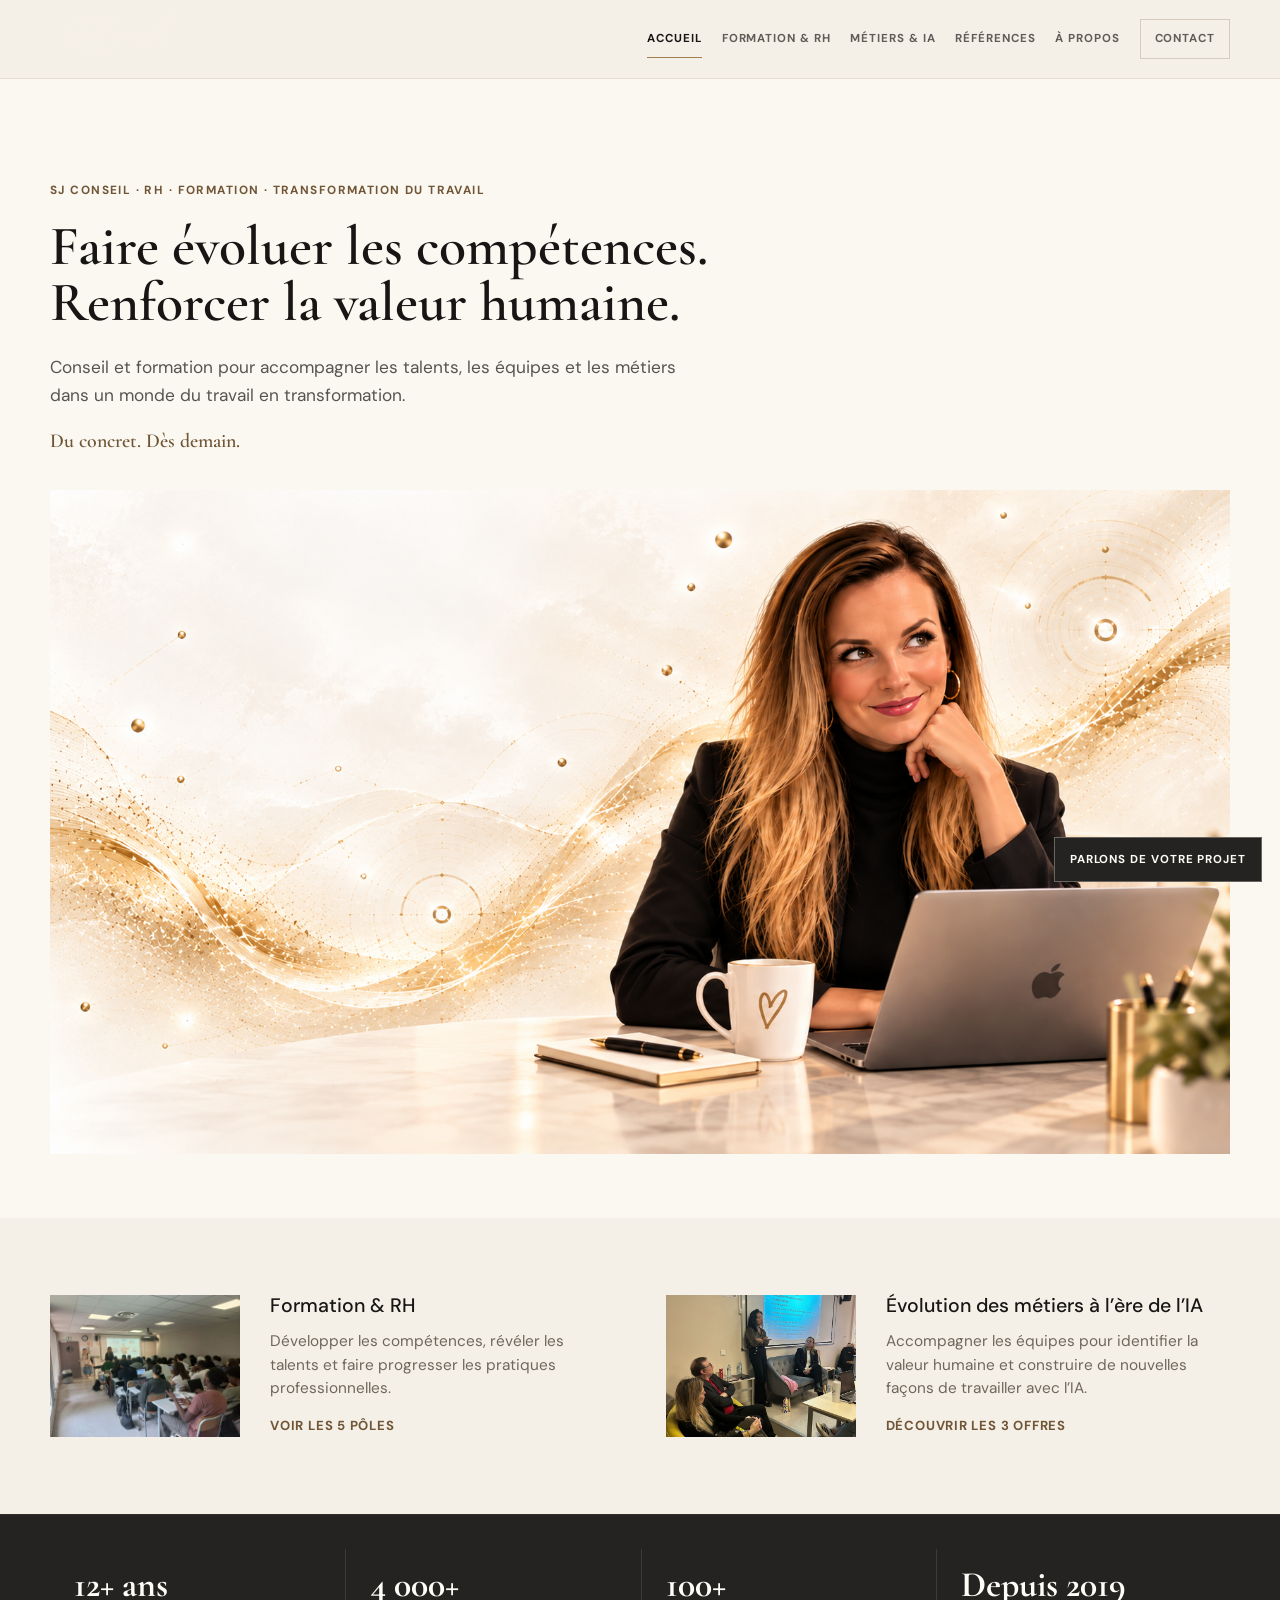
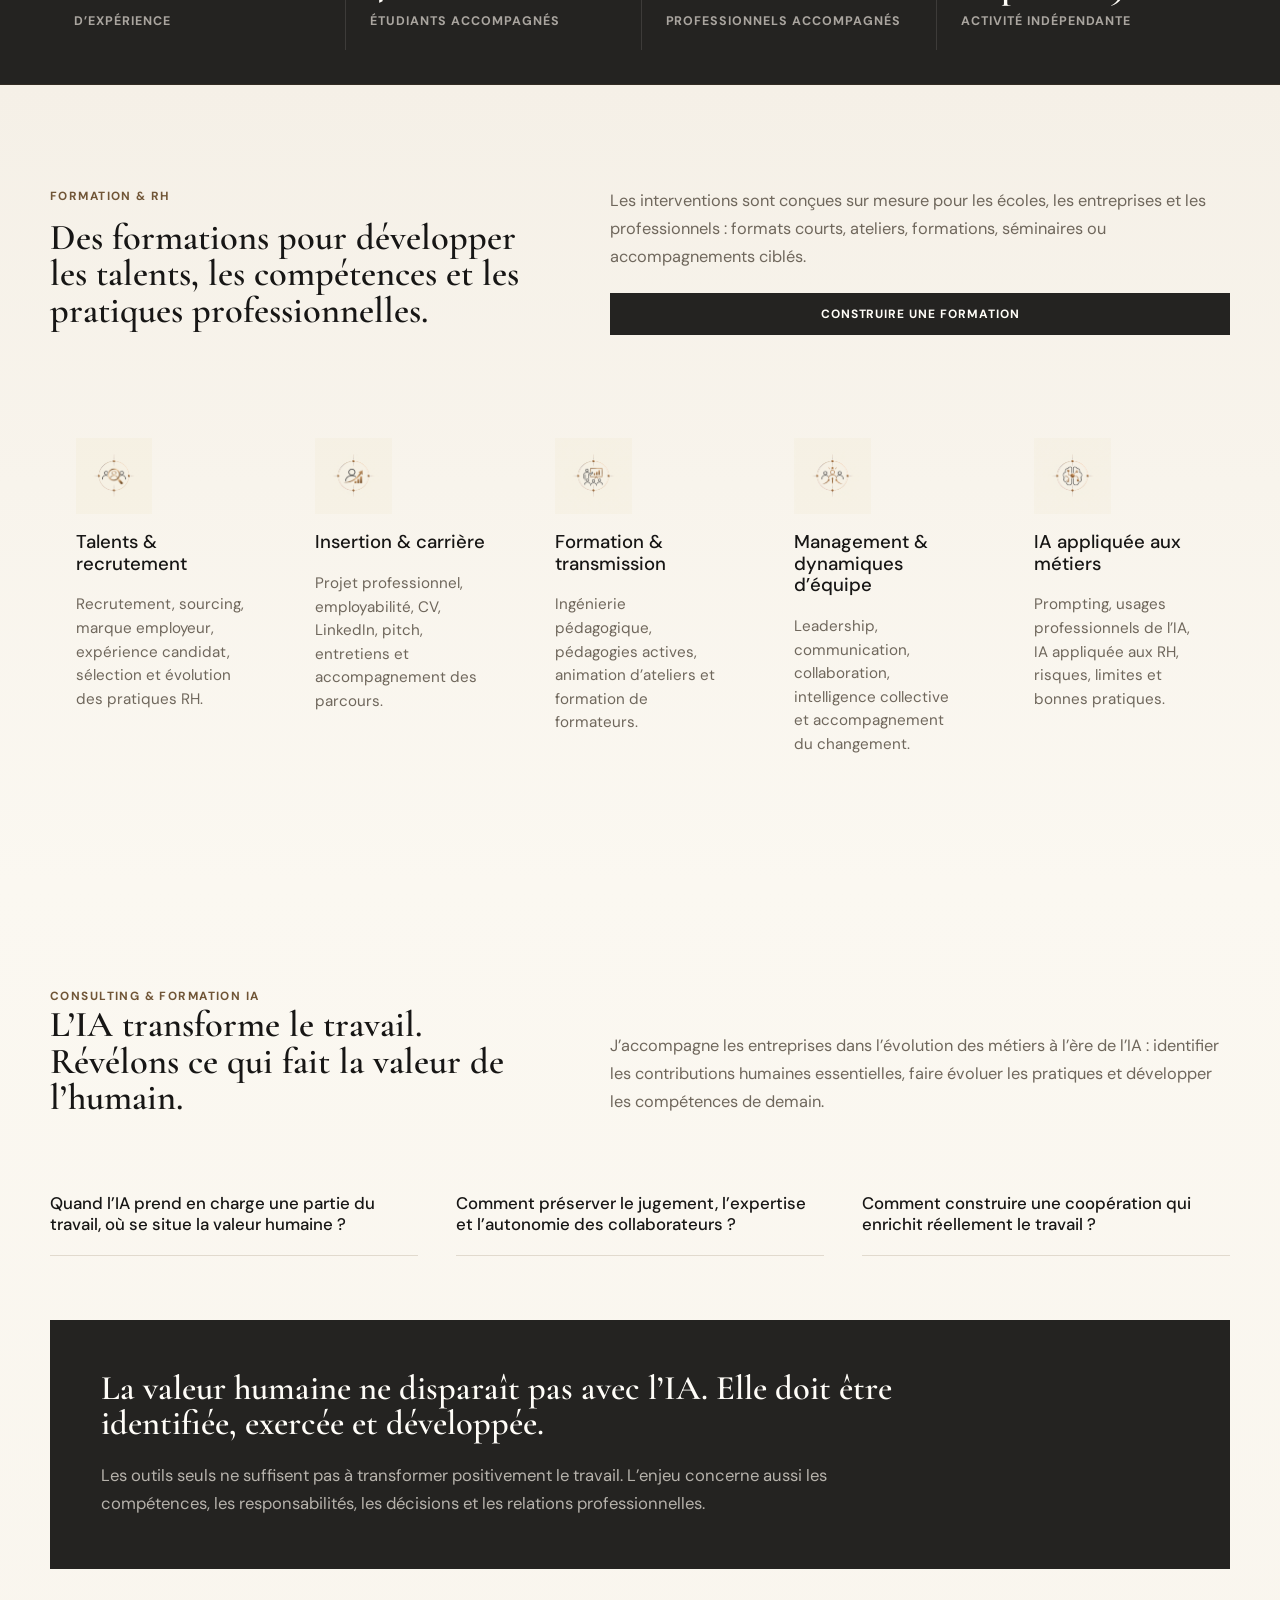
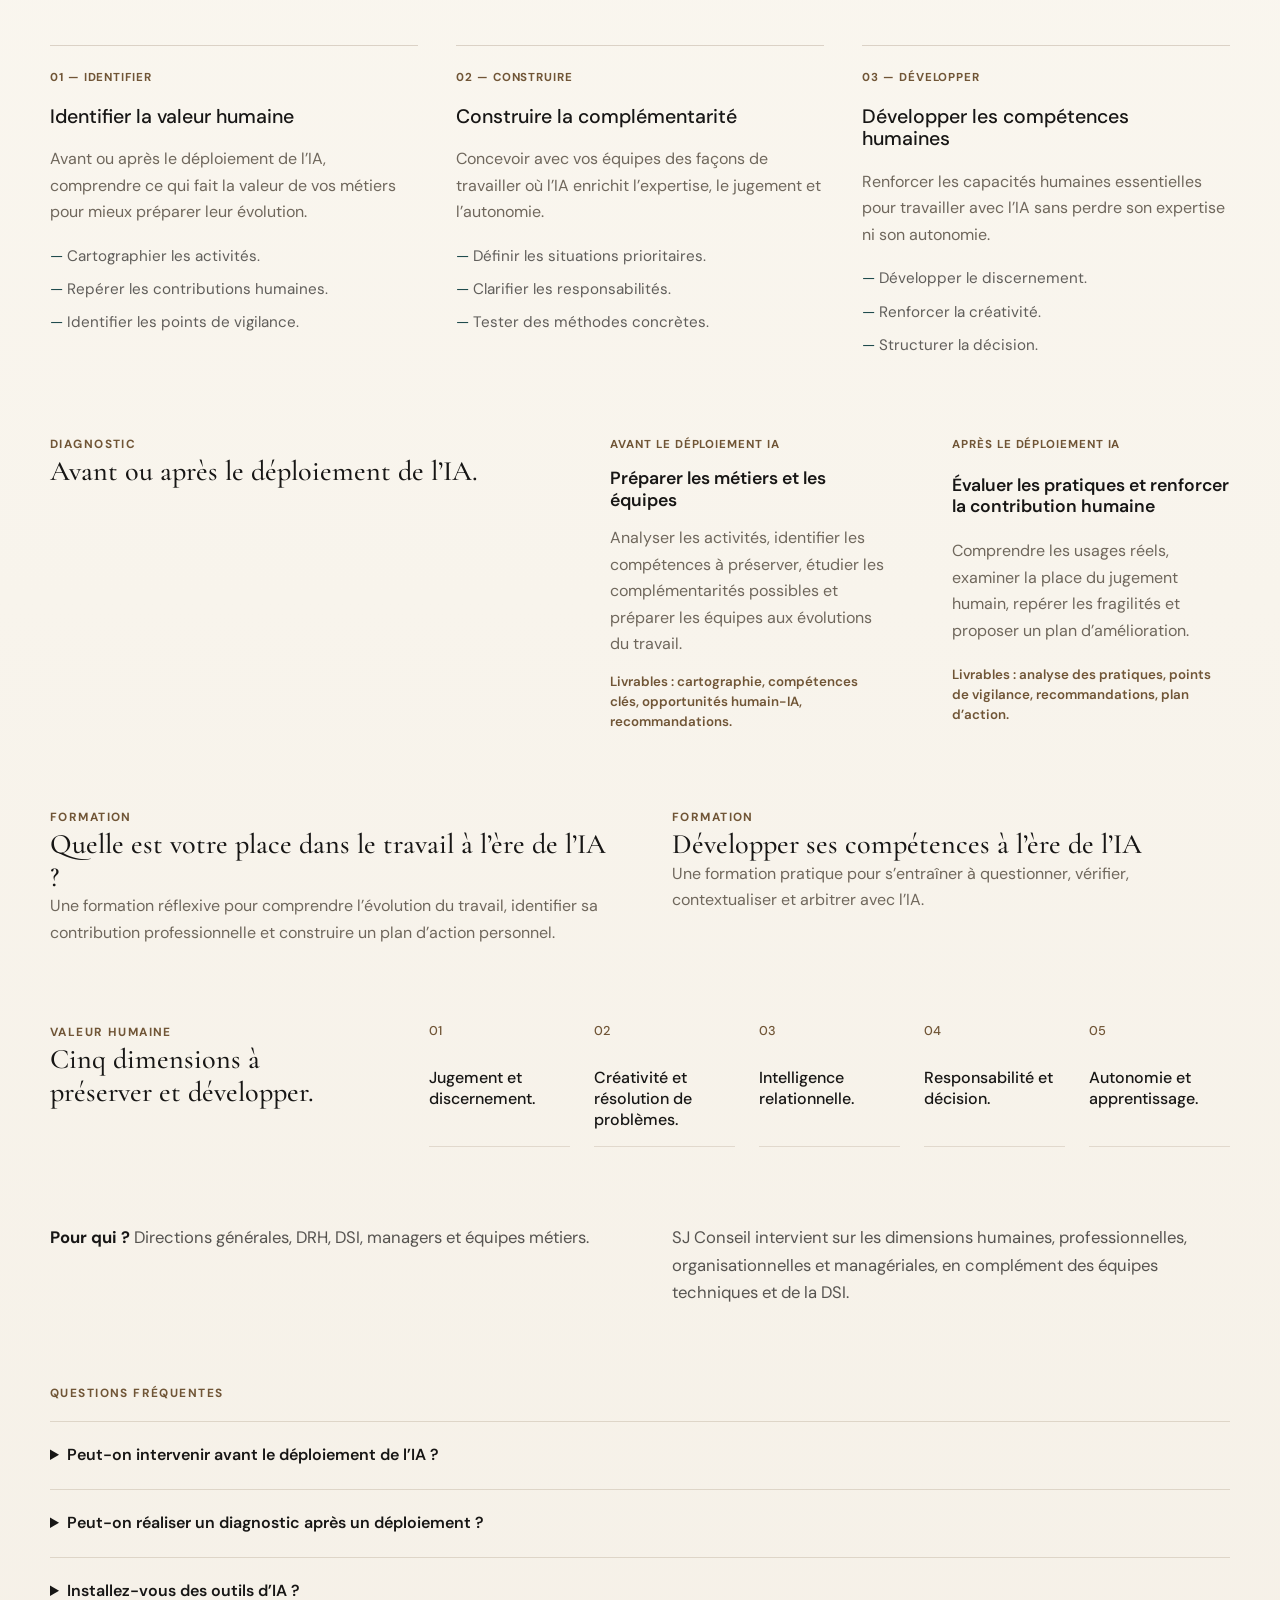
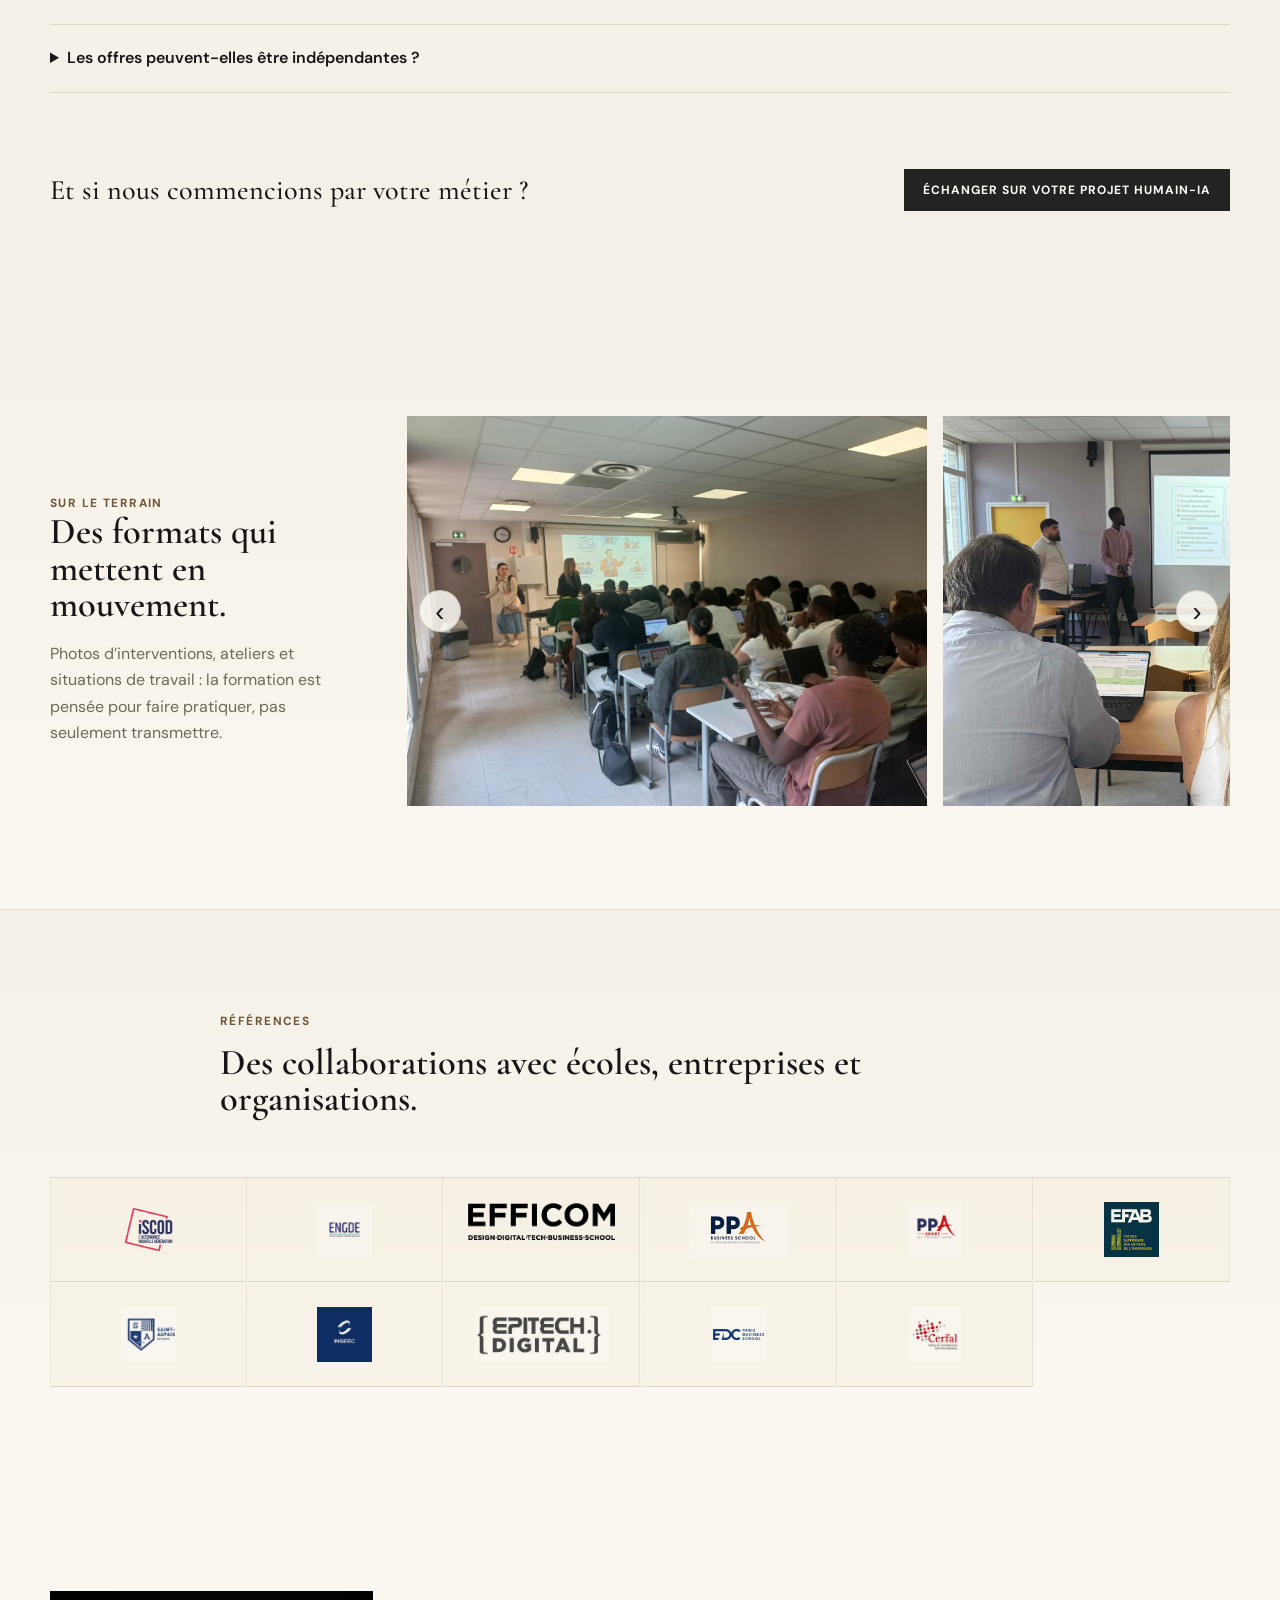
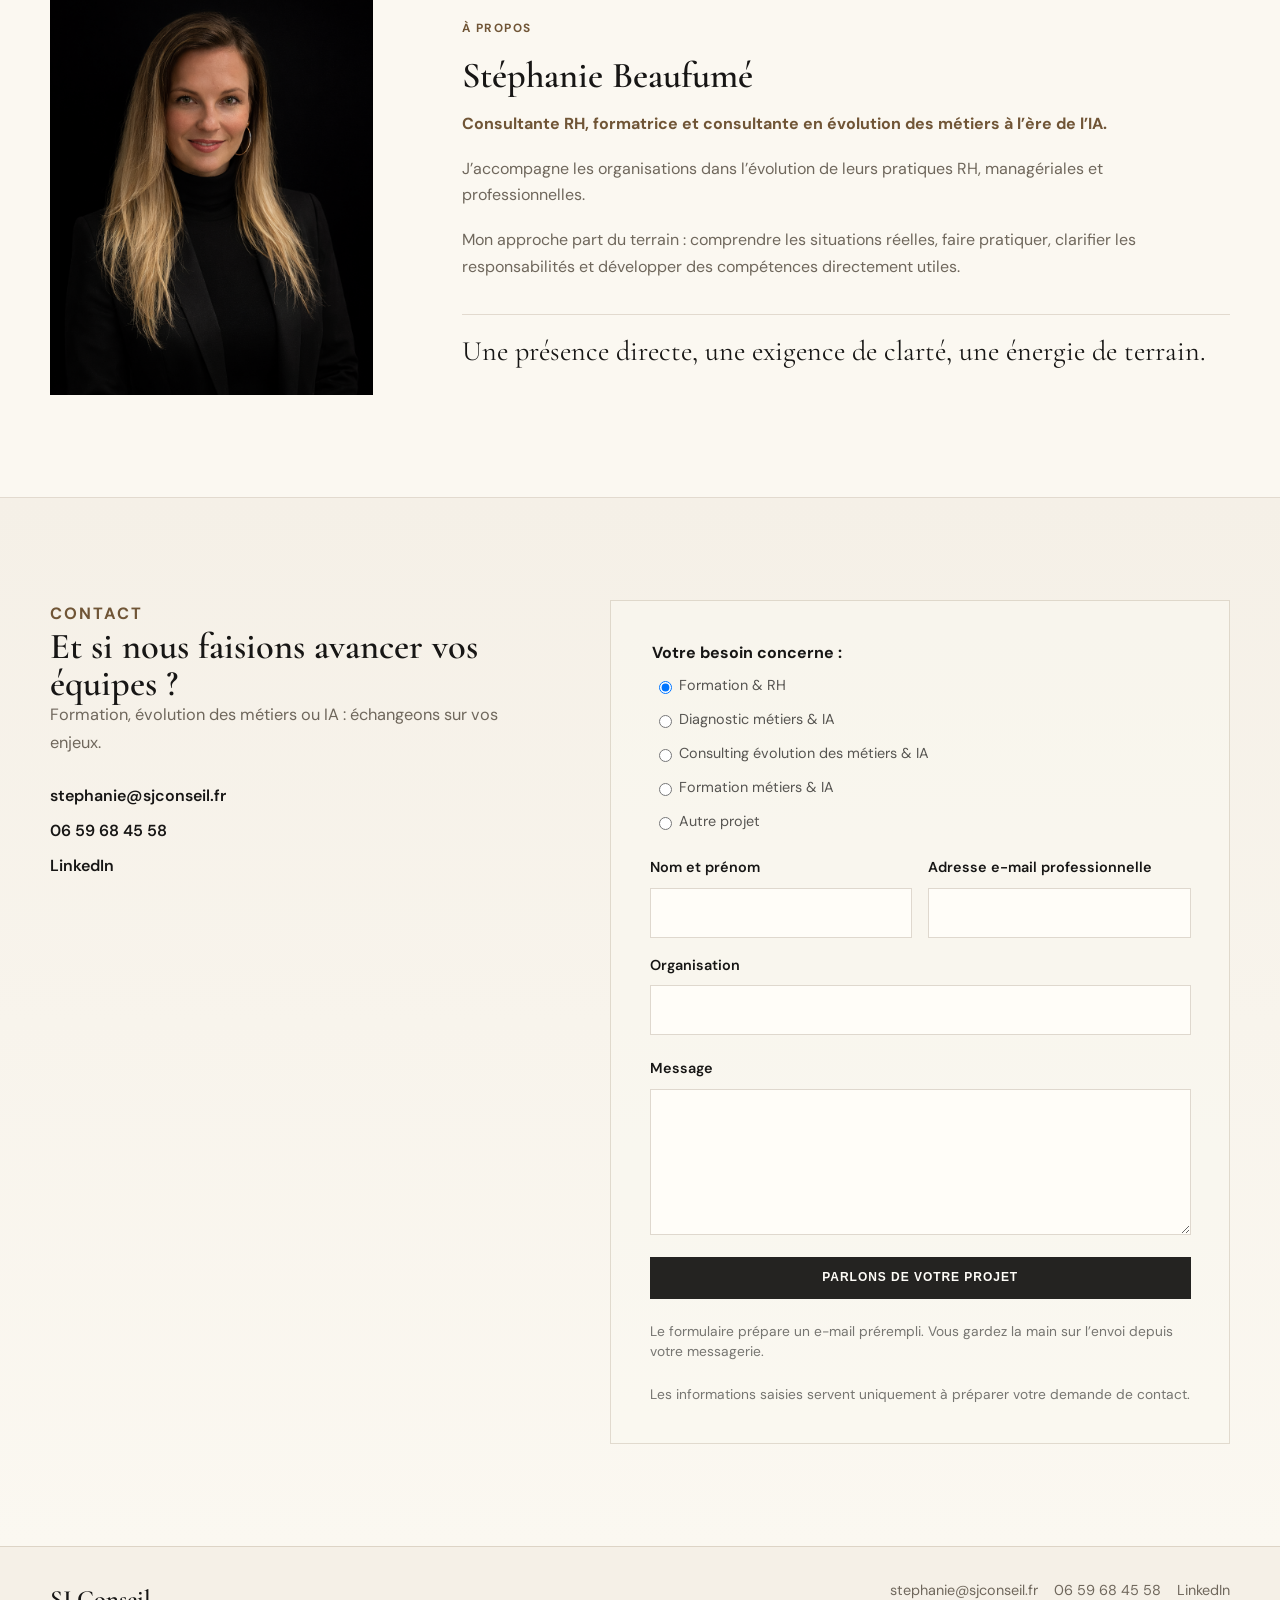
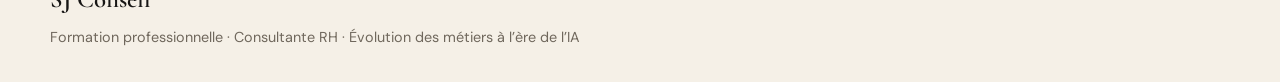
==== commit 90db1ac4: "Add files via upload" ====
--- a/index.html
+++ b/index.html
@@ -74,9 +74,6 @@
 
     <main>
       <section class="hero" id="accueil">
-        <div class="hero-art" aria-hidden="true">
-          <img src="assets/hero-v2.png" alt="" width="1672" height="941">
-        </div>
         <div class="container hero-layout">
           <div class="hero-copy" data-reveal>
             <p class="eyebrow">SJ Conseil · RH · formation · transformation du travail</p>
@@ -84,9 +81,17 @@
             <p class="hero-lead">Conseil et formation pour accompagner les talents, les équipes et les métiers dans un monde du travail en transformation.</p>
             <p class="signature">Du concret. Dès demain.</p>
           </div>
-
-          <div class="hero-universes" aria-label="Deux univers SJ Conseil" data-reveal>
-            <a class="universe-panel" href="#formation-rh">
+        </div>
+        <div class="container hero-frame" data-reveal>
+          <div class="hero-art" aria-hidden="true">
+            <img src="assets/hero-v2.png" alt="" width="1672" height="941">
+          </div>
+        </div>
+      </section>
+
+      <section class="choice-section" aria-label="Deux entrées SJ Conseil">
+        <div class="container hero-universes" data-reveal>
+          <a class="universe-panel" href="#formation-rh">
             <figure>
               <img src="assets/photos-terrain/intervention-groupe-etudiants.JPG" alt="Intervention de formation auprès d’un groupe" width="1600" height="1200" loading="lazy">
             </figure>
@@ -107,7 +112,6 @@
               <em>Découvrir les 3 offres</em>
             </div>
           </a>
-          </div>
         </div>
       </section>
 
@@ -233,20 +237,6 @@
               <small>Livrables : analyse des pratiques, points de vigilance, recommandations, plan d’action.</small>
             </article>
           </div>
-        </div>
-
-        <div class="container case-section" data-reveal>
-          <div>
-            <p class="eyebrow">Exemple métier</p>
-            <h3>Préparer un entretien de recrutement avec une coopération construite.</h3>
-            <p>Une illustration simple : l’humain définit les enjeux, l’IA propose des pistes, l’humain confronte, ajuste et valide, puis l’équipe évalue la qualité de la méthode.</p>
-          </div>
-          <ol class="case-steps">
-            <li><span>Humain</span>Définit les enjeux et les critères.</li>
-            <li><span>IA</span>Propose des pistes et points d’attention.</li>
-            <li><span>Humain</span>Ajuste, arbitre et valide.</li>
-            <li><span>Équipe</span>Évalue la qualité de la méthode.</li>
-          </ol>
         </div>
 
         <div class="container training-grid" data-reveal>
--- a/styles.css
+++ b/styles.css
@@ -87,13 +87,13 @@
 }
 
 h1 {
-  max-width: 820px;
-  font-size: clamp(2.65rem, 5.2vw, 5.55rem);
+  max-width: 760px;
+  font-size: clamp(2.25rem, 4.35vw, 4.55rem);
 }
 
 h2 {
   max-width: 760px;
-  font-size: clamp(1.95rem, 3.25vw, 3.75rem);
+  font-size: clamp(1.82rem, 2.85vw, 3.15rem);
 }
 
 h3 {
@@ -299,7 +299,6 @@
 .two-columns,
 .ai-hero,
 .split-section,
-.case-section,
 .contact-layout {
   display: grid;
   grid-template-columns: minmax(260px, 0.76fr) minmax(0, 1fr);
@@ -322,31 +321,21 @@
 
 .hero {
   position: relative;
+  overflow: visible;
+  background: var(--champagne-soft);
+}
+
+.hero-art {
   overflow: hidden;
-  min-height: calc(94svh - 78px);
-  display: grid;
-  align-items: end;
-  background: var(--champagne-soft);
-}
-
-.hero-art {
-  position: absolute;
-  inset: 0;
-  display: flex;
-  align-items: center;
-  justify-content: center;
   pointer-events: none;
 }
 
 .hero-art::after {
-  content: "";
-  position: absolute;
-  inset: 0;
-  background: linear-gradient(90deg, rgba(251, 248, 241, 0.98) 0 38%, rgba(251, 248, 241, 0.72) 58%, rgba(251, 248, 241, 0.08) 100%);
+  display: none;
 }
 
 .hero-art img {
-  width: min(100%, 1580px);
+  width: 100%;
   height: auto;
   object-fit: contain;
   opacity: 1;
@@ -356,11 +345,11 @@
 .hero-layout {
   position: relative;
   z-index: 1;
-  padding: clamp(86px, 11vw, 136px) 0 clamp(38px, 5vw, 70px);
+  padding: clamp(70px, 8vw, 106px) 0 clamp(24px, 3vw, 42px);
 }
 
 .hero-copy {
-  max-width: 820px;
+  max-width: 780px;
 }
 
 .hero-copy .eyebrow {
@@ -384,9 +373,12 @@
   line-height: 1;
 }
 
+.hero-frame {
+  padding-bottom: clamp(34px, 5vw, 70px);
+}
+
 .offer-card span,
-.diagnostic-grid span,
-.case-steps span {
+.diagnostic-grid span {
   color: var(--bronze-deep);
   font-size: 0.72rem;
   font-weight: 700;
@@ -395,11 +387,16 @@
 }
 
 .hero-universes {
-  width: min(100%, 980px);
-  margin-top: clamp(34px, 5vw, 58px);
+  width: min(var(--max), calc(100% - 48px));
+  margin: 0 auto;
   display: grid;
   grid-template-columns: repeat(2, minmax(0, 1fr));
-  gap: clamp(14px, 2vw, 22px);
+  gap: clamp(24px, 4vw, 56px);
+}
+
+.choice-section {
+  padding: clamp(48px, 6vw, 78px) 0;
+  background: var(--ivory);
 }
 
 .univers-section,
@@ -420,31 +417,30 @@
 }
 
 .universe-panel {
-  min-height: 280px;
-  display: grid;
-  grid-template-columns: minmax(170px, 0.48fr) minmax(0, 1fr);
-  overflow: hidden;
-  border: 1px solid rgba(112, 85, 54, 0.16);
-  background: rgba(251, 248, 241, 0.72);
-  box-shadow: 0 24px 60px rgba(36, 35, 33, 0.08);
+  min-height: 0;
+  display: grid;
+  grid-template-columns: minmax(190px, 0.44fr) minmax(0, 1fr);
+  gap: clamp(18px, 2.4vw, 30px);
+  align-items: center;
+  background: transparent;
 }
 
 .universe-panel figure {
-  min-height: 100%;
+  aspect-ratio: 4 / 3;
   overflow: hidden;
 }
 
 .universe-panel img {
   width: 100%;
   height: 100%;
-  min-height: 100%;
+  min-height: 0;
   object-fit: cover;
   filter: saturate(0.92);
   transition: transform 0.5s ease;
 }
 
 .universe-panel div {
-  padding: clamp(22px, 2.6vw, 34px);
+  padding: 0;
   display: grid;
   gap: 12px;
   align-content: center;
@@ -457,10 +453,13 @@
 }
 
 .universe-panel em {
-  margin-top: 8px;
+  margin-top: 2px;
   color: var(--bronze-deep);
   font-style: normal;
   font-weight: 700;
+  font-size: 0.82rem;
+  letter-spacing: 0.06em;
+  text-transform: uppercase;
 }
 
 .universe-panel:hover img {
@@ -514,20 +513,18 @@
   margin-top: clamp(44px, 6vw, 82px);
   display: grid;
   grid-template-columns: repeat(5, minmax(0, 1fr));
-  border-top: 1px solid var(--line);
-  border-left: 1px solid var(--line-soft);
-  background: rgba(112, 85, 54, 0.06);
+  gap: clamp(12px, 1.5vw, 18px);
+  background: transparent;
 }
 
 .expertise-card {
-  min-height: 292px;
-  padding: clamp(22px, 2.3vw, 32px);
-  border-right: 1px solid var(--line-soft);
-  border-bottom: 1px solid var(--line);
+  min-height: 270px;
+  padding: clamp(18px, 2vw, 26px);
+  border: 0;
   display: grid;
   align-content: start;
   gap: 18px;
-  background: rgba(251, 248, 241, 0.74);
+  background: transparent;
 }
 
 .expertise-card img {
@@ -568,17 +565,18 @@
   grid-template-columns: repeat(3, minmax(0, 1fr));
   border: 0;
   background: transparent;
-  gap: clamp(14px, 2vw, 22px);
+  gap: clamp(22px, 3vw, 40px);
 }
 
 .question-grid p {
-  min-height: 150px;
-  padding: clamp(24px, 2.5vw, 34px);
+  min-height: 0;
+  padding: 0 0 20px;
   display: flex;
   align-items: flex-end;
   color: var(--ink);
-  border: 1px solid rgba(112, 85, 54, 0.12);
-  background: rgba(251, 248, 241, 0.56);
+  border: 0;
+  border-bottom: 1px solid rgba(112, 85, 54, 0.18);
+  background: transparent;
   font-size: clamp(1.05rem, 1.25vw, 1.28rem);
   font-weight: 500;
   line-height: 1.26;
@@ -587,7 +585,7 @@
 .conviction-panel {
   margin-top: clamp(34px, 5vw, 64px);
   padding: clamp(30px, 4vw, 56px);
-  border: 1px solid rgba(112, 85, 54, 0.16);
+  border: 0;
   background: var(--charcoal);
 }
 
@@ -613,7 +611,7 @@
   grid-template-columns: repeat(3, minmax(0, 1fr));
   border: 0;
   background: transparent;
-  gap: clamp(14px, 2vw, 22px);
+  gap: clamp(22px, 3vw, 44px);
 }
 
 .offer-card,
@@ -621,16 +619,17 @@
 .training-grid article,
 .value-grid p,
 .faq-section details {
-  background: rgba(251, 248, 241, 0.82);
+  background: transparent;
 }
 
 .offer-card {
-  min-height: 330px;
-  padding: clamp(24px, 2.6vw, 34px);
+  min-height: 0;
+  padding: 22px 0 0;
   display: grid;
   align-content: start;
   gap: 18px;
-  border: 1px solid rgba(112, 85, 54, 0.14);
+  border: 0;
+  border-top: 1px solid rgba(112, 85, 54, 0.22);
 }
 
 .offer-card h3 {
@@ -654,7 +653,6 @@
 }
 
 .split-section,
-.case-section,
 .training-grid,
 .value-section,
 .audience-section,
@@ -666,7 +664,6 @@
 }
 
 .split-section h3,
-.case-section h3,
 .training-grid h3,
 .value-section h3,
 .ai-final-cta h3 {
@@ -677,15 +674,15 @@
 .diagnostic-grid {
   display: grid;
   grid-template-columns: repeat(2, minmax(0, 1fr));
-  gap: clamp(18px, 3vw, 36px);
+  gap: clamp(30px, 5vw, 70px);
   border: 0;
   background: transparent;
 }
 
 .diagnostic-grid article {
-  padding: clamp(22px, 2.5vw, 34px);
-  border: 1px solid rgba(112, 85, 54, 0.12);
-  background: rgba(251, 248, 241, 0.52);
+  padding: 0;
+  border: 0;
+  background: transparent;
   display: grid;
   gap: 14px;
 }
@@ -696,38 +693,16 @@
   line-height: 1.5;
 }
 
-.case-steps {
-  display: grid;
-  grid-template-columns: repeat(4, minmax(0, 1fr));
-  list-style: none;
-  gap: 14px;
-  border-top: 0;
-}
-
-.case-steps li {
-  min-height: 118px;
-  padding: 18px;
-  border: 1px solid rgba(31, 75, 77, 0.12);
-  color: rgba(23, 22, 21, 0.72);
-  background: rgba(251, 248, 241, 0.42);
-}
-
-.case-steps span {
-  display: block;
-  margin-bottom: 18px;
-  color: var(--petrol);
-}
-
 .training-grid {
   grid-template-columns: repeat(2, minmax(0, 1fr));
-  gap: clamp(18px, 3vw, 36px);
+  gap: clamp(30px, 5vw, 70px);
 }
 
 .training-grid article {
-  min-height: 230px;
-  padding: clamp(24px, 2.6vw, 34px);
-  border: 1px solid rgba(112, 85, 54, 0.12);
-  background: rgba(251, 248, 241, 0.52);
+  min-height: 0;
+  padding: 0;
+  border: 0;
+  background: transparent;
 }
 
 .value-section {
@@ -738,15 +713,16 @@
 
 .value-grid {
   grid-template-columns: repeat(5, minmax(0, 1fr));
-  gap: 10px;
+  gap: clamp(14px, 2vw, 24px);
   border: 0;
   background: transparent;
 }
 
 .value-grid p {
-  min-height: 138px;
-  padding: 18px;
-  border: 1px solid rgba(112, 85, 54, 0.12);
+  min-height: 0;
+  padding: 0 0 16px;
+  border: 0;
+  border-bottom: 1px solid rgba(112, 85, 54, 0.16);
   color: var(--ink);
   font-weight: 500;
   line-height: 1.3;
@@ -763,9 +739,9 @@
   display: grid;
   grid-template-columns: repeat(2, minmax(0, 1fr));
   gap: clamp(28px, 5vw, 72px);
-  padding: clamp(24px, 3vw, 34px) 0;
-  border-top: 1px solid rgba(112, 85, 54, 0.1);
-  border-bottom: 1px solid rgba(112, 85, 54, 0.1);
+  padding: 0;
+  border-top: 0;
+  border-bottom: 0;
 }
 
 .audience-section p {
@@ -1121,7 +1097,7 @@
   }
 
   h1 {
-    font-size: clamp(2.28rem, 10.5vw, 3.45rem);
+    font-size: clamp(2.08rem, 9.2vw, 3rem);
   }
 
   h2 {
@@ -1157,7 +1133,6 @@
   .two-columns,
   .ai-hero,
   .split-section,
-  .case-section,
   .field-layout,
   .about-layout,
   .contact-layout {
@@ -1183,7 +1158,6 @@
   }
 
   .expertise-grid,
-  .case-steps,
   .value-grid {
     display: flex;
     overflow-x: auto;
@@ -1192,7 +1166,6 @@
   }
 
   .expertise-card,
-  .case-steps li,
   .value-grid p {
     flex: 0 0 min(82vw, 360px);
     scroll-snap-align: start;
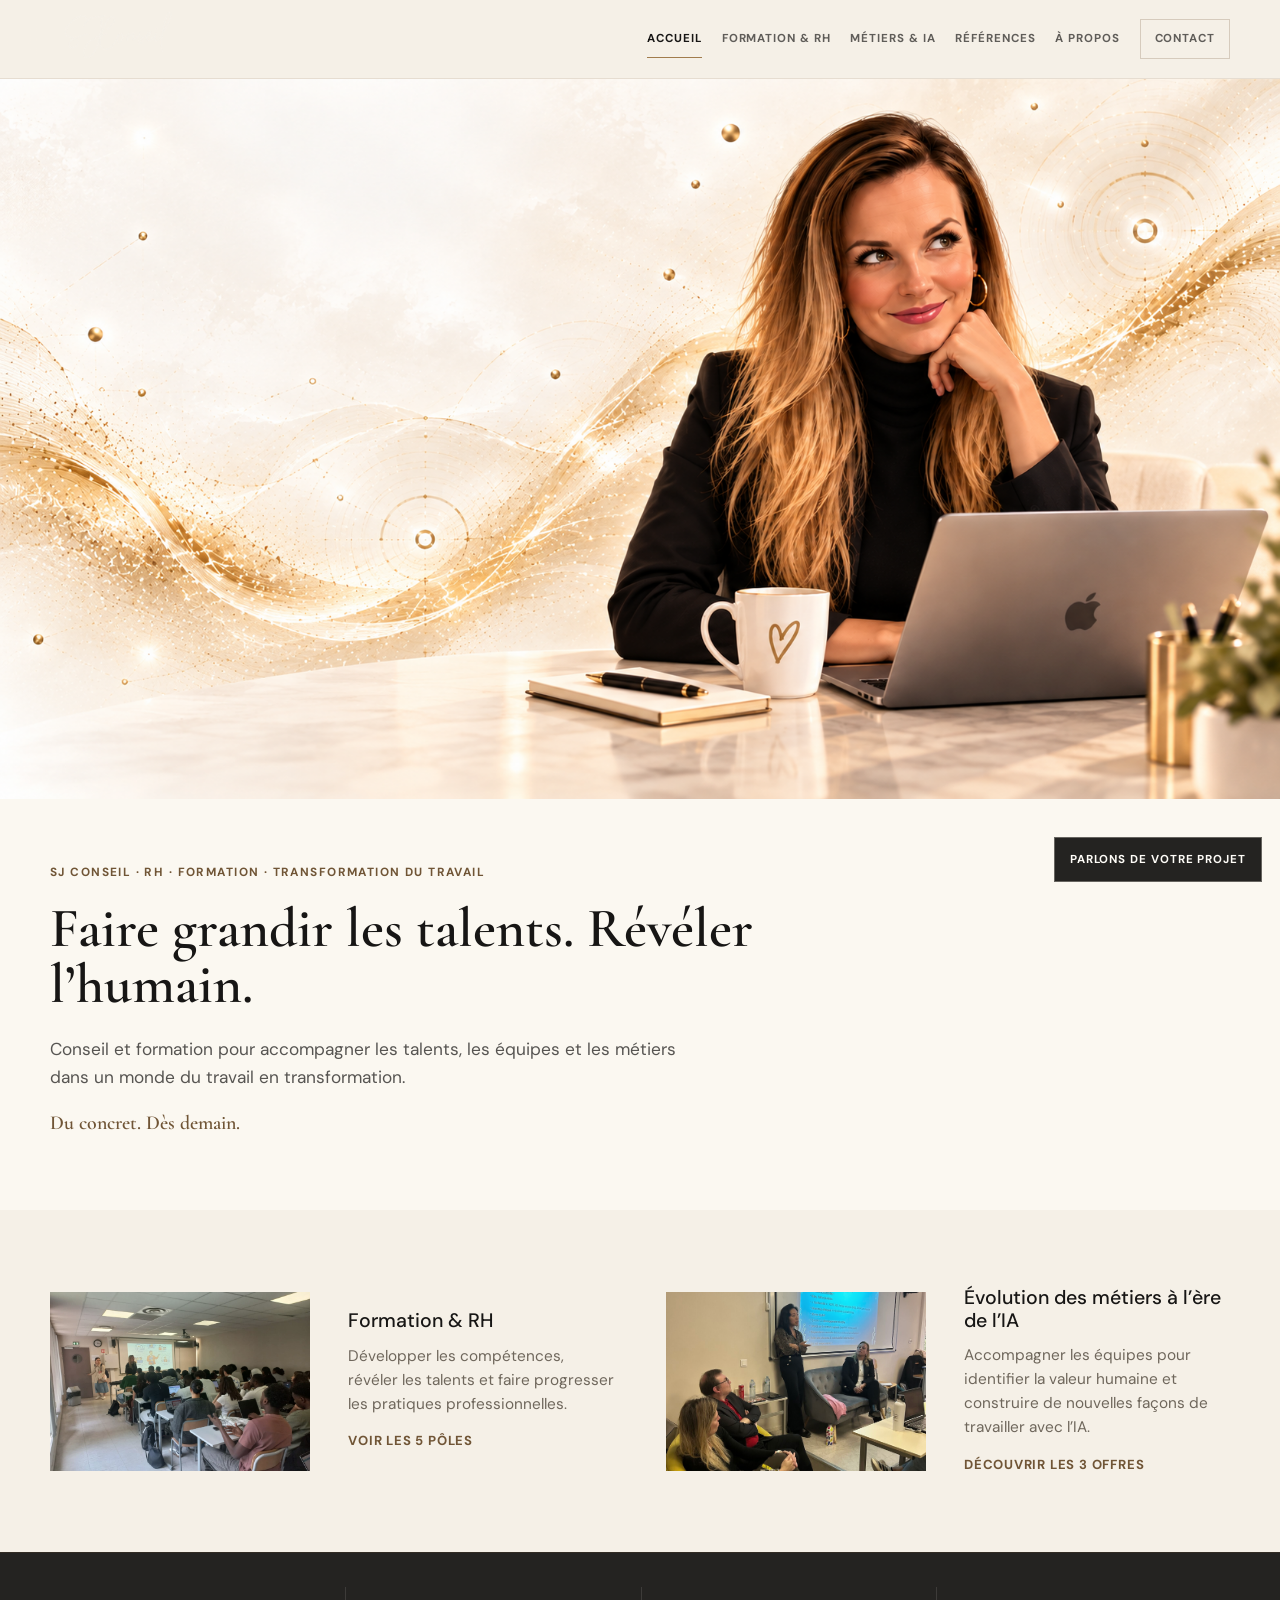
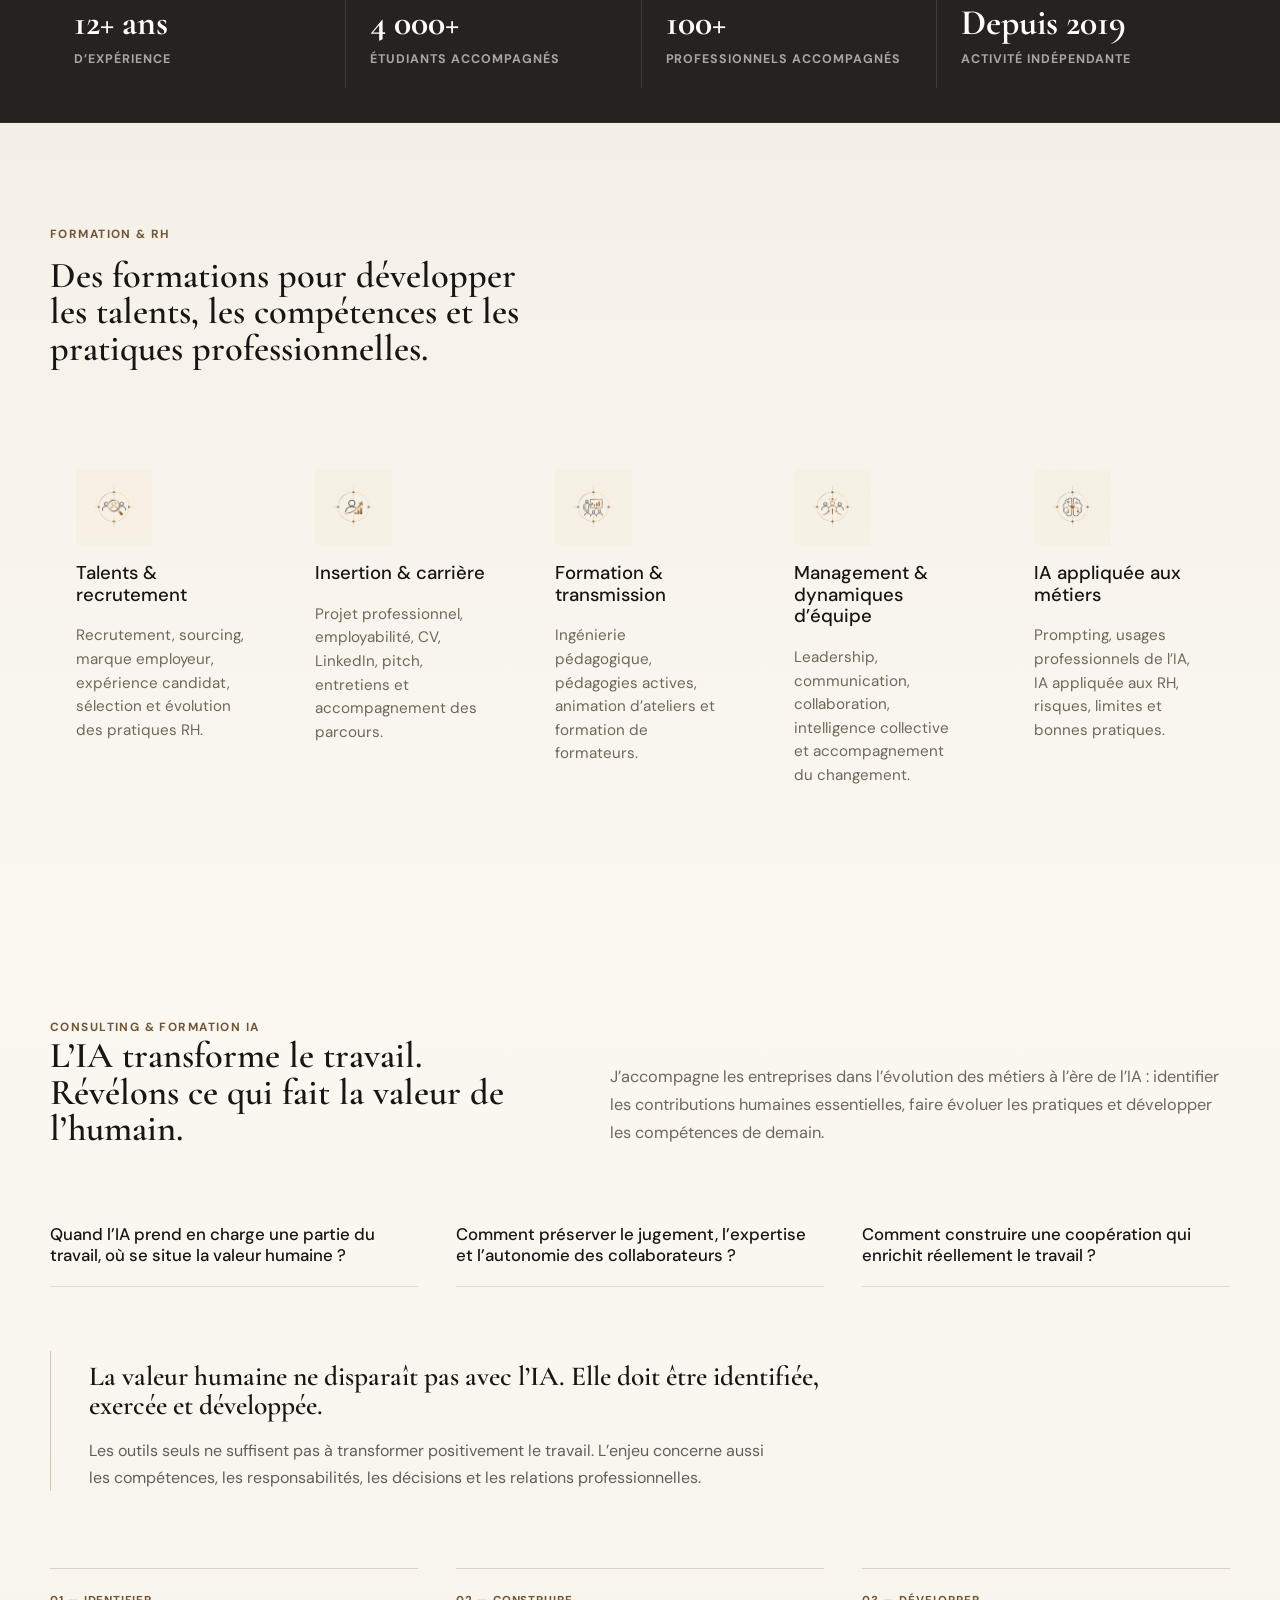
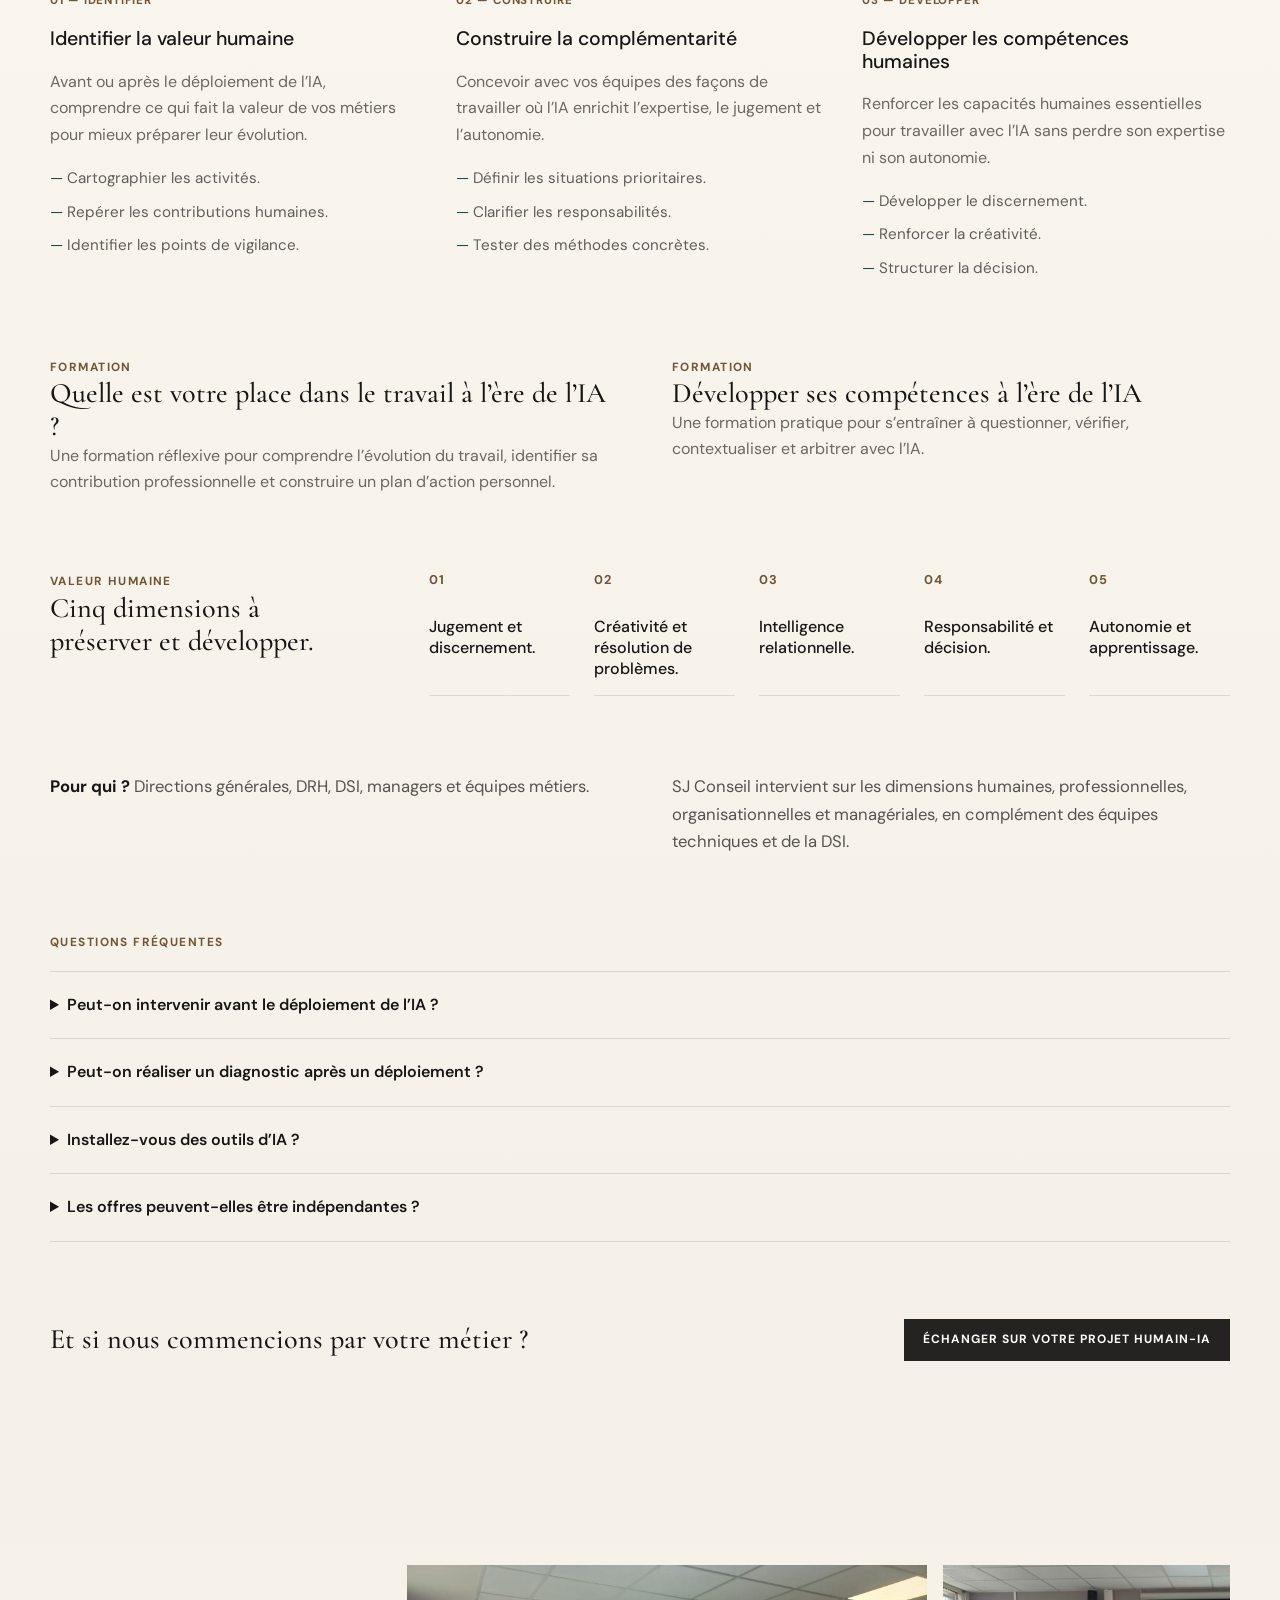
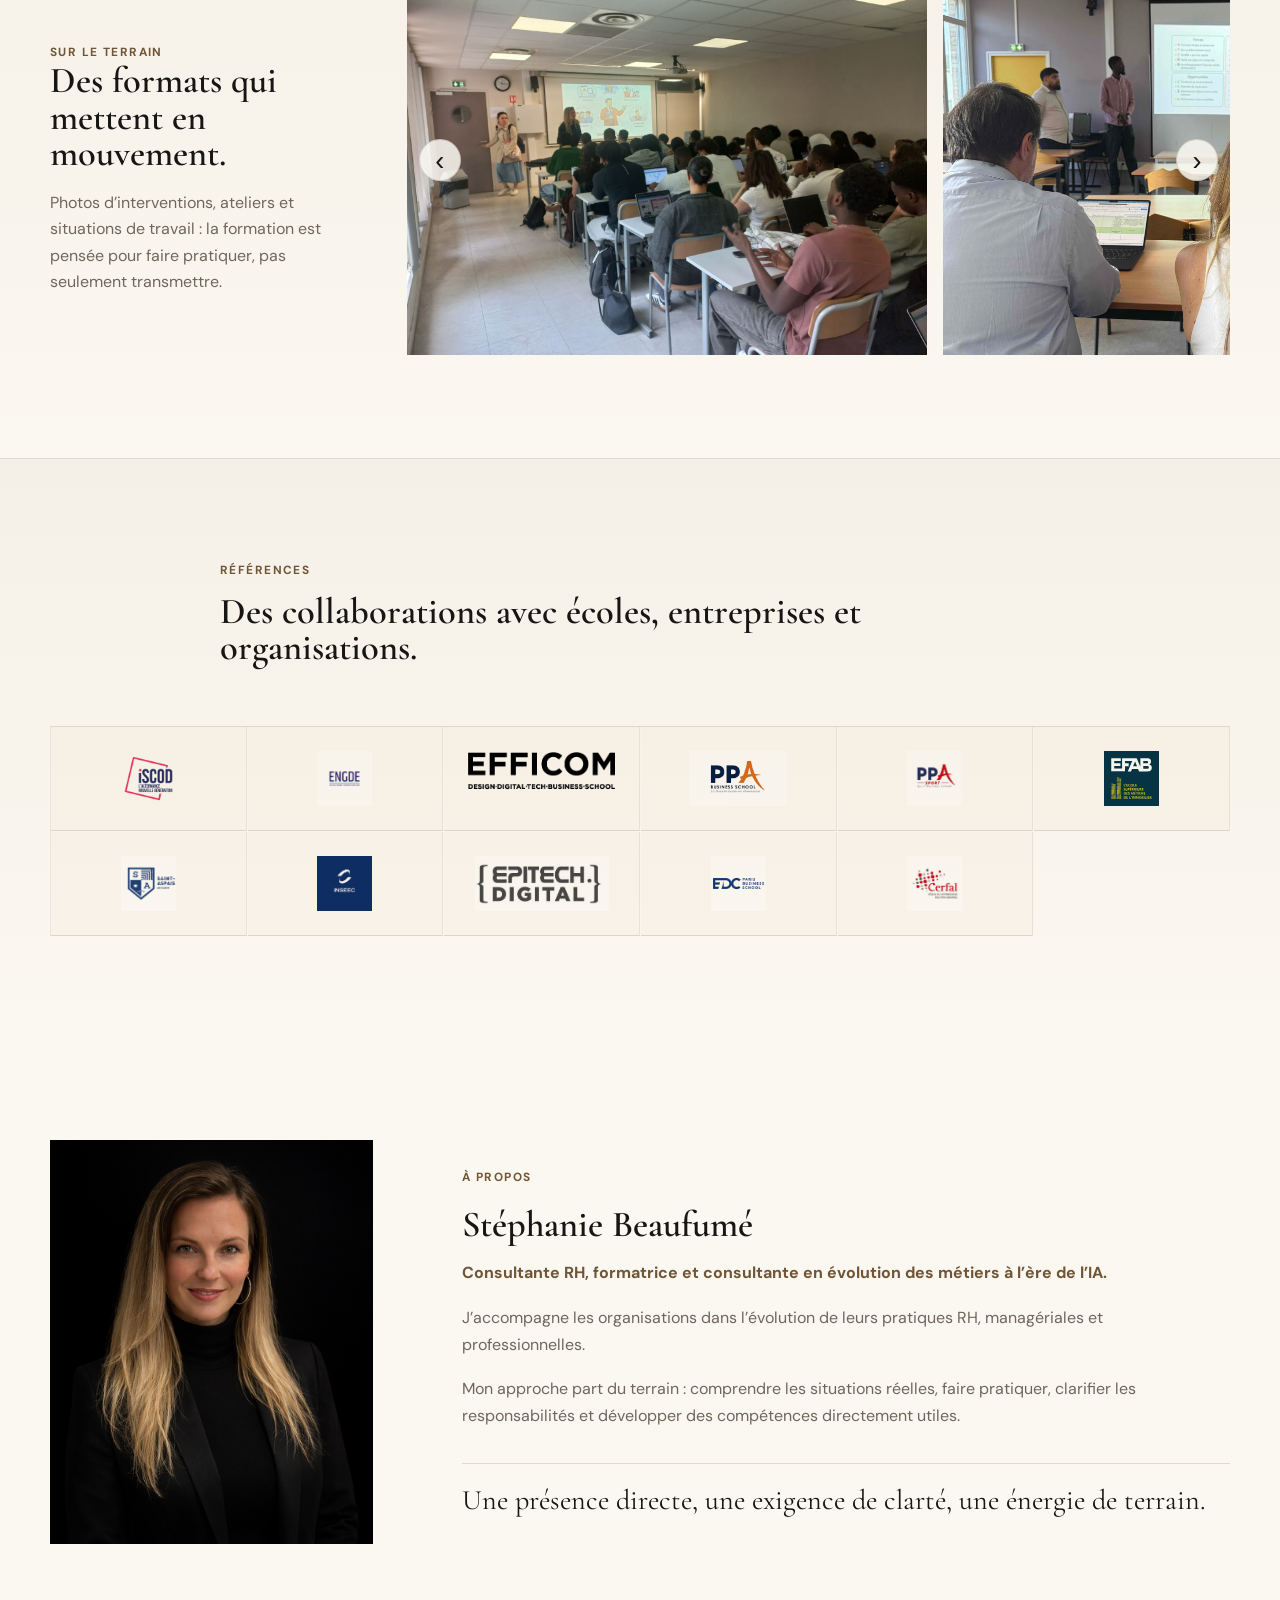
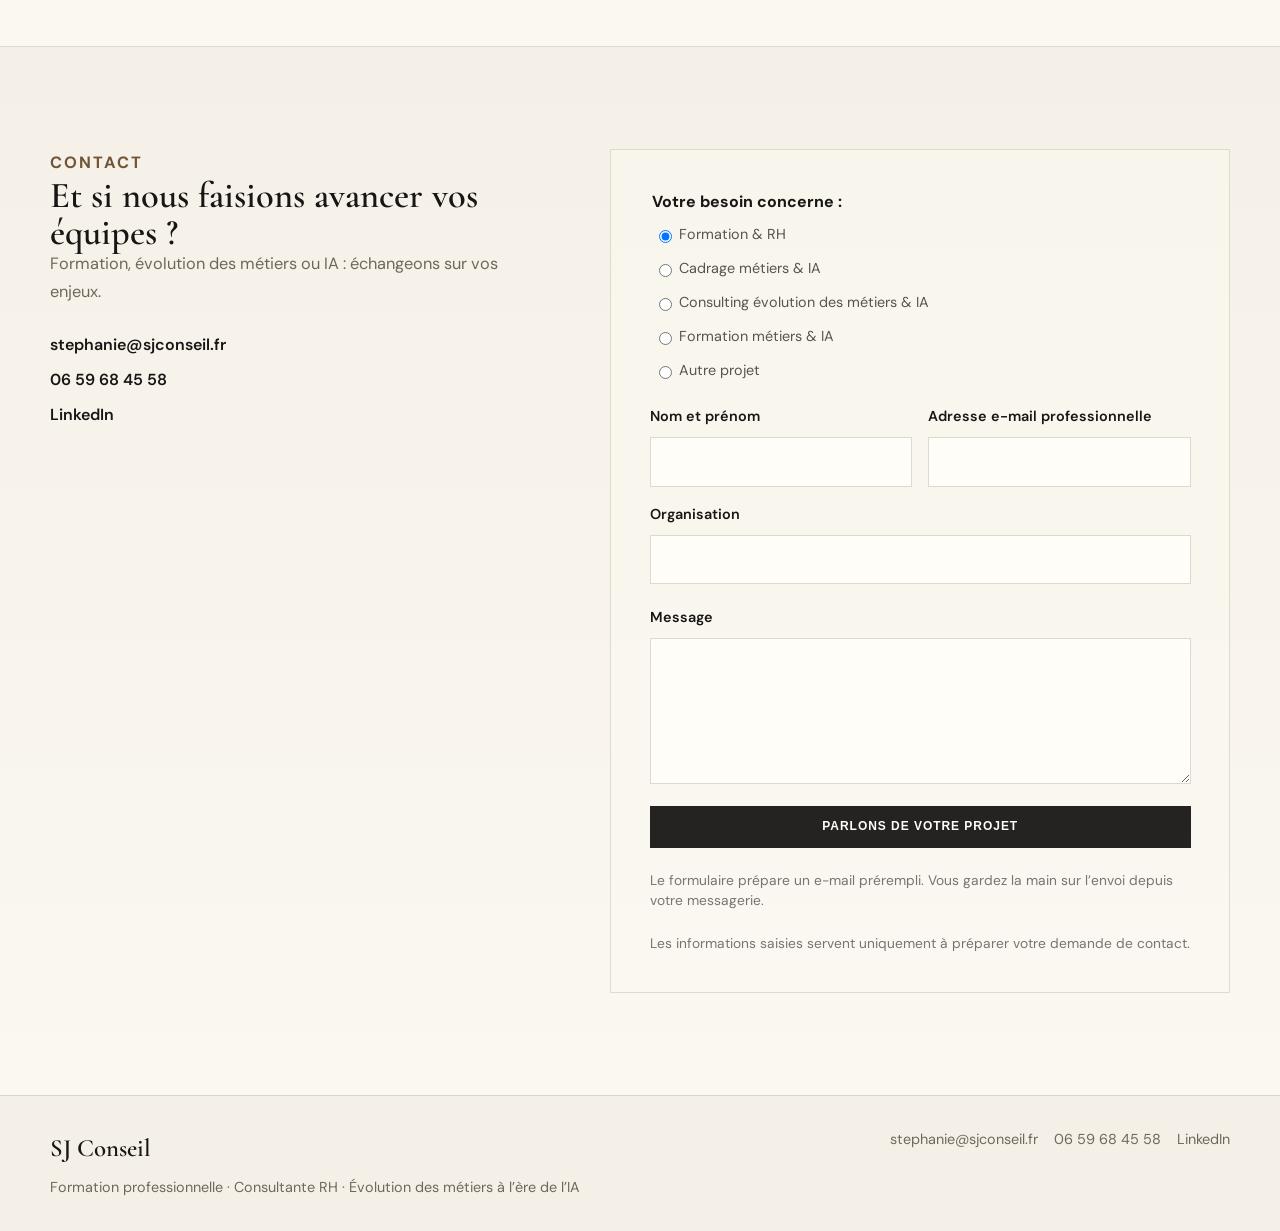
==== commit c1240052: "Add files via upload" ====
--- a/index.html
+++ b/index.html
@@ -74,17 +74,17 @@
 
     <main>
       <section class="hero" id="accueil">
+        <div class="hero-frame" data-reveal>
+          <div class="hero-art" aria-hidden="true">
+            <img src="assets/hero-v2.png" alt="" width="1672" height="941">
+          </div>
+        </div>
         <div class="container hero-layout">
           <div class="hero-copy" data-reveal>
             <p class="eyebrow">SJ Conseil · RH · formation · transformation du travail</p>
-            <h1>Faire évoluer les compétences. Renforcer la valeur humaine.</h1>
+            <h1>Faire grandir les talents. Révéler l’humain.</h1>
             <p class="hero-lead">Conseil et formation pour accompagner les talents, les équipes et les métiers dans un monde du travail en transformation.</p>
             <p class="signature">Du concret. Dès demain.</p>
-          </div>
-        </div>
-        <div class="container hero-frame" data-reveal>
-          <div class="hero-art" aria-hidden="true">
-            <img src="assets/hero-v2.png" alt="" width="1672" height="941">
           </div>
         </div>
       </section>
@@ -130,10 +130,6 @@
             <p class="eyebrow">Formation & RH</p>
             <h2>Des formations pour développer les talents, les compétences et les pratiques professionnelles.</h2>
           </div>
-          <div class="copy-stack" data-reveal>
-            <p>Les interventions sont conçues sur mesure pour les écoles, les entreprises et les professionnels : formats courts, ateliers, formations, séminaires ou accompagnements ciblés.</p>
-            <a class="button" href="#contact" data-need="formation">Construire une formation</a>
-          </div>
         </div>
 
         <div class="container expertise-grid" aria-label="Les cinq pôles Formation et RH" data-reveal>
@@ -216,27 +212,6 @@
               <li>Structurer la décision.</li>
             </ul>
           </article>
-        </div>
-
-        <div class="container split-section" data-reveal>
-          <div>
-            <p class="eyebrow">Diagnostic</p>
-            <h3>Avant ou après le déploiement de l’IA.</h3>
-          </div>
-          <div class="diagnostic-grid">
-            <article>
-              <span>Avant le déploiement IA</span>
-              <h4>Préparer les métiers et les équipes</h4>
-              <p>Analyser les activités, identifier les compétences à préserver, étudier les complémentarités possibles et préparer les équipes aux évolutions du travail.</p>
-              <small>Livrables : cartographie, compétences clés, opportunités humain-IA, recommandations.</small>
-            </article>
-            <article>
-              <span>Après le déploiement IA</span>
-              <h4>Évaluer les pratiques et renforcer la contribution humaine</h4>
-              <p>Comprendre les usages réels, examiner la place du jugement humain, repérer les fragilités et proposer un plan d’amélioration.</p>
-              <small>Livrables : analyse des pratiques, points de vigilance, recommandations, plan d’action.</small>
-            </article>
-          </div>
         </div>
 
         <div class="container training-grid" data-reveal>
@@ -287,7 +262,7 @@
           </details>
           <details>
             <summary>Les offres peuvent-elles être indépendantes ?</summary>
-            <p>Oui. Diagnostic, consulting et formation peuvent être mobilisés séparément ou combinés selon votre situation.</p>
+            <p>Oui. Conseil, cadrage des usages et formation peuvent être mobilisés séparément ou combinés selon votre situation.</p>
           </details>
         </div>
 
@@ -375,7 +350,7 @@
             <fieldset>
               <legend>Votre besoin concerne :</legend>
               <label><input type="radio" name="need" value="Formation & RH" checked> Formation & RH</label>
-              <label><input type="radio" name="need" value="Diagnostic métiers & IA"> Diagnostic métiers & IA</label>
+              <label><input type="radio" name="need" value="Cadrage métiers & IA"> Cadrage métiers & IA</label>
               <label><input type="radio" name="need" value="Consulting évolution des métiers & IA"> Consulting évolution des métiers & IA</label>
               <label><input type="radio" name="need" value="Formation métiers & IA"> Formation métiers & IA</label>
               <label><input type="radio" name="need" value="Autre projet"> Autre projet</label>
--- a/styles.css
+++ b/styles.css
@@ -298,7 +298,6 @@
 
 .two-columns,
 .ai-hero,
-.split-section,
 .contact-layout {
   display: grid;
   grid-template-columns: minmax(260px, 0.76fr) minmax(0, 1fr);
@@ -345,7 +344,7 @@
 .hero-layout {
   position: relative;
   z-index: 1;
-  padding: clamp(70px, 8vw, 106px) 0 clamp(24px, 3vw, 42px);
+  padding: clamp(34px, 5vw, 66px) 0 clamp(40px, 6vw, 78px);
 }
 
 .hero-copy {
@@ -374,11 +373,13 @@
 }
 
 .hero-frame {
-  padding-bottom: clamp(34px, 5vw, 70px);
+  width: 100%;
+  max-width: none;
+  padding: 0;
 }
 
 .offer-card span,
-.diagnostic-grid span {
+.value-grid span {
   color: var(--bronze-deep);
   font-size: 0.72rem;
   font-weight: 700;
@@ -419,14 +420,14 @@
 .universe-panel {
   min-height: 0;
   display: grid;
-  grid-template-columns: minmax(190px, 0.44fr) minmax(0, 1fr);
-  gap: clamp(18px, 2.4vw, 30px);
+  grid-template-columns: minmax(260px, 0.58fr) minmax(0, 1fr);
+  gap: clamp(22px, 3vw, 44px);
   align-items: center;
   background: transparent;
 }
 
 .universe-panel figure {
-  aspect-ratio: 4 / 3;
+  aspect-ratio: 16 / 11;
   overflow: hidden;
 }
 
@@ -584,26 +585,27 @@
 
 .conviction-panel {
   margin-top: clamp(34px, 5vw, 64px);
-  padding: clamp(30px, 4vw, 56px);
+  padding: clamp(8px, 1vw, 12px) 0 0 clamp(24px, 3vw, 42px);
   border: 0;
-  background: var(--charcoal);
+  border-left: 1px solid rgba(112, 85, 54, 0.28);
+  background: transparent;
 }
 
 .conviction-panel strong {
   display: block;
-  max-width: 900px;
-  color: var(--white);
+  max-width: 760px;
+  color: var(--ink);
   font-family: var(--serif);
-  font-size: clamp(1.7rem, 2.7vw, 3.15rem);
+  font-size: clamp(1.48rem, 2.15vw, 2.45rem);
   font-weight: 600;
-  line-height: 1;
+  line-height: 1.04;
 }
 
 .conviction-panel p {
-  max-width: 760px;
-  margin-top: 22px;
-  color: rgba(245, 240, 231, 0.7);
-  font-size: 1.04rem;
+  max-width: 680px;
+  margin-top: 18px;
+  color: rgba(23, 22, 21, 0.68);
+  font-size: 1rem;
 }
 
 .offer-grid {
@@ -615,7 +617,6 @@
 }
 
 .offer-card,
-.diagnostic-grid article,
 .training-grid article,
 .value-grid p,
 .faq-section details {
@@ -652,7 +653,6 @@
   color: var(--petrol);
 }
 
-.split-section,
 .training-grid,
 .value-section,
 .audience-section,
@@ -663,34 +663,11 @@
   border-top: 0;
 }
 
-.split-section h3,
 .training-grid h3,
 .value-section h3,
 .ai-final-cta h3 {
   font-family: var(--serif);
   font-size: clamp(1.55rem, 2.2vw, 2.55rem);
-}
-
-.diagnostic-grid {
-  display: grid;
-  grid-template-columns: repeat(2, minmax(0, 1fr));
-  gap: clamp(30px, 5vw, 70px);
-  border: 0;
-  background: transparent;
-}
-
-.diagnostic-grid article {
-  padding: 0;
-  border: 0;
-  background: transparent;
-  display: grid;
-  gap: 14px;
-}
-
-.diagnostic-grid small {
-  color: var(--bronze-deep);
-  font-weight: 600;
-  line-height: 1.5;
 }
 
 .training-grid {
@@ -1110,12 +1087,11 @@
 
   .hero-art {
     position: relative;
-    min-height: 260px;
     margin-top: 0;
   }
 
   .hero-art::after {
-    background: linear-gradient(180deg, rgba(251, 248, 241, 0.05), rgba(251, 248, 241, 0.92));
+    display: none;
   }
 
   .hero-layout {
@@ -1127,12 +1103,10 @@
   .proof-grid,
   .question-grid,
   .offer-grid,
-  .diagnostic-grid,
   .training-grid,
   .audience-section,
   .two-columns,
   .ai-hero,
-  .split-section,
   .field-layout,
   .about-layout,
   .contact-layout {
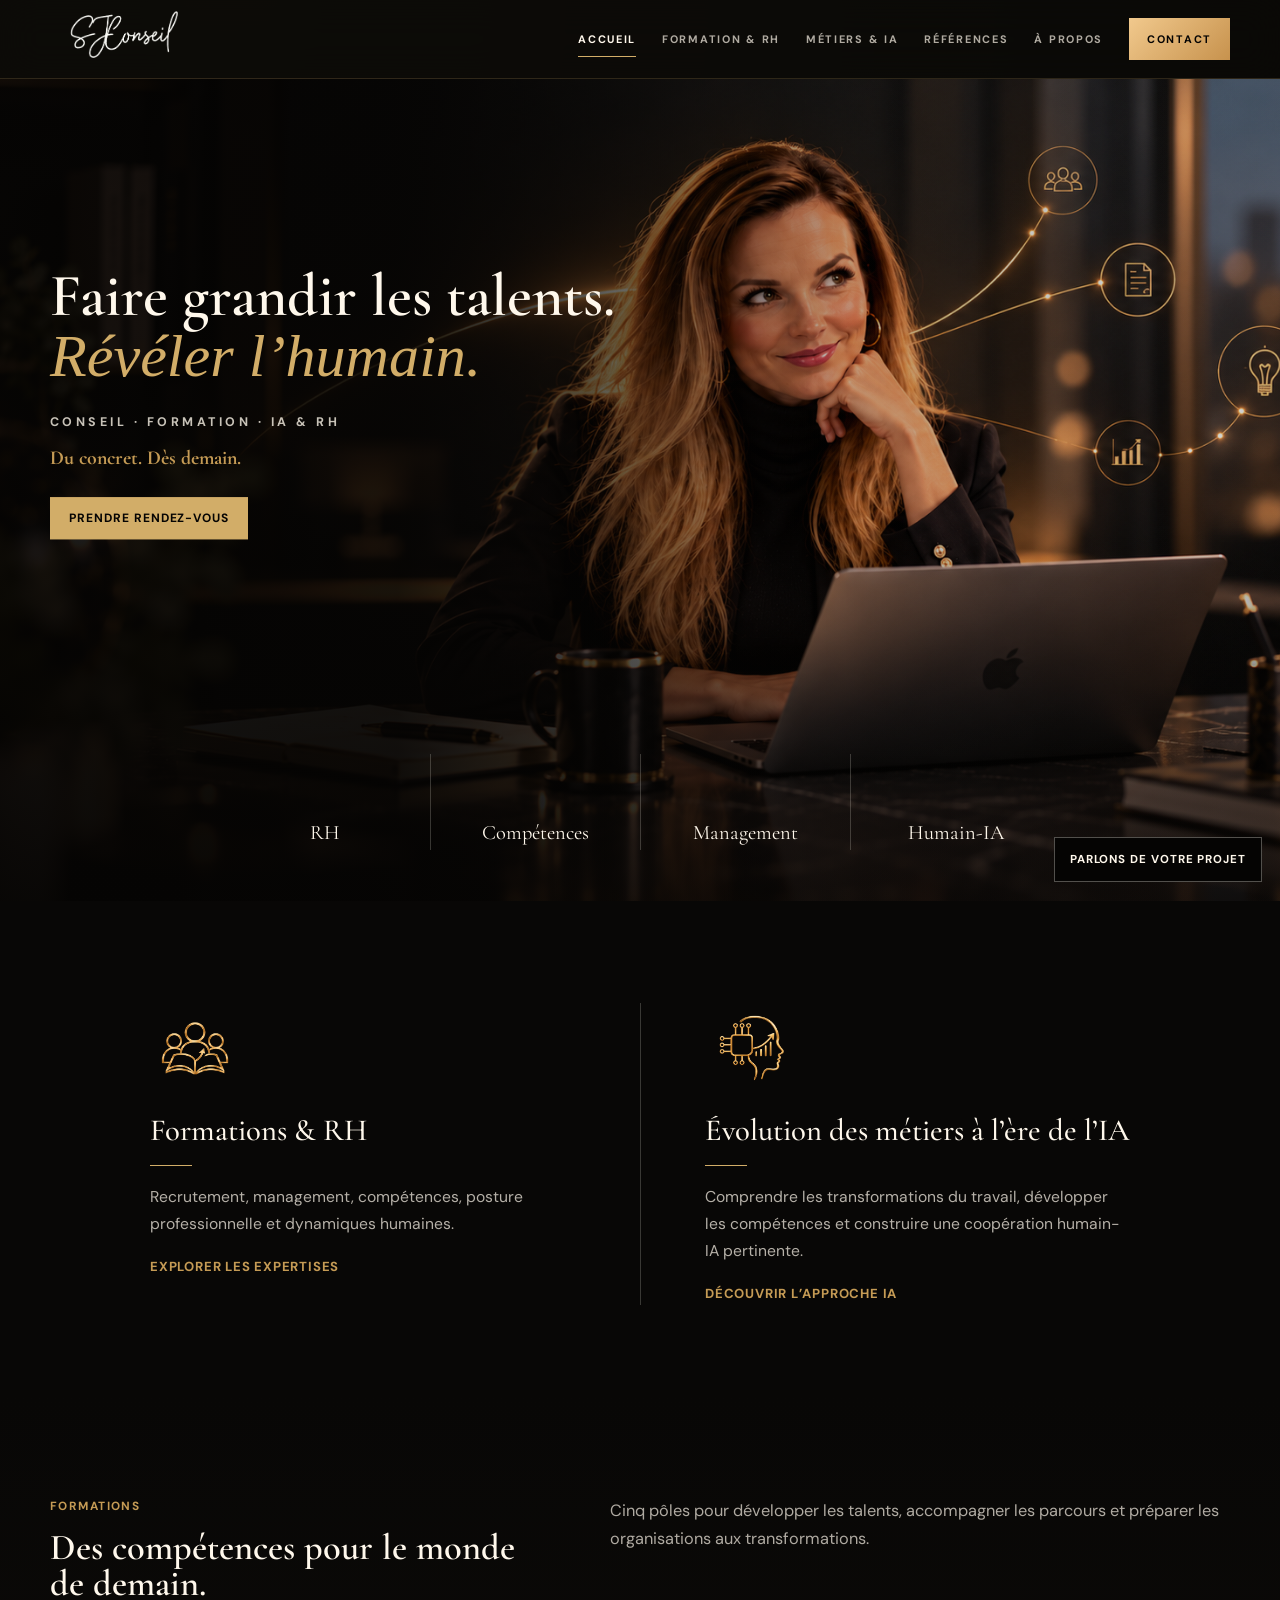
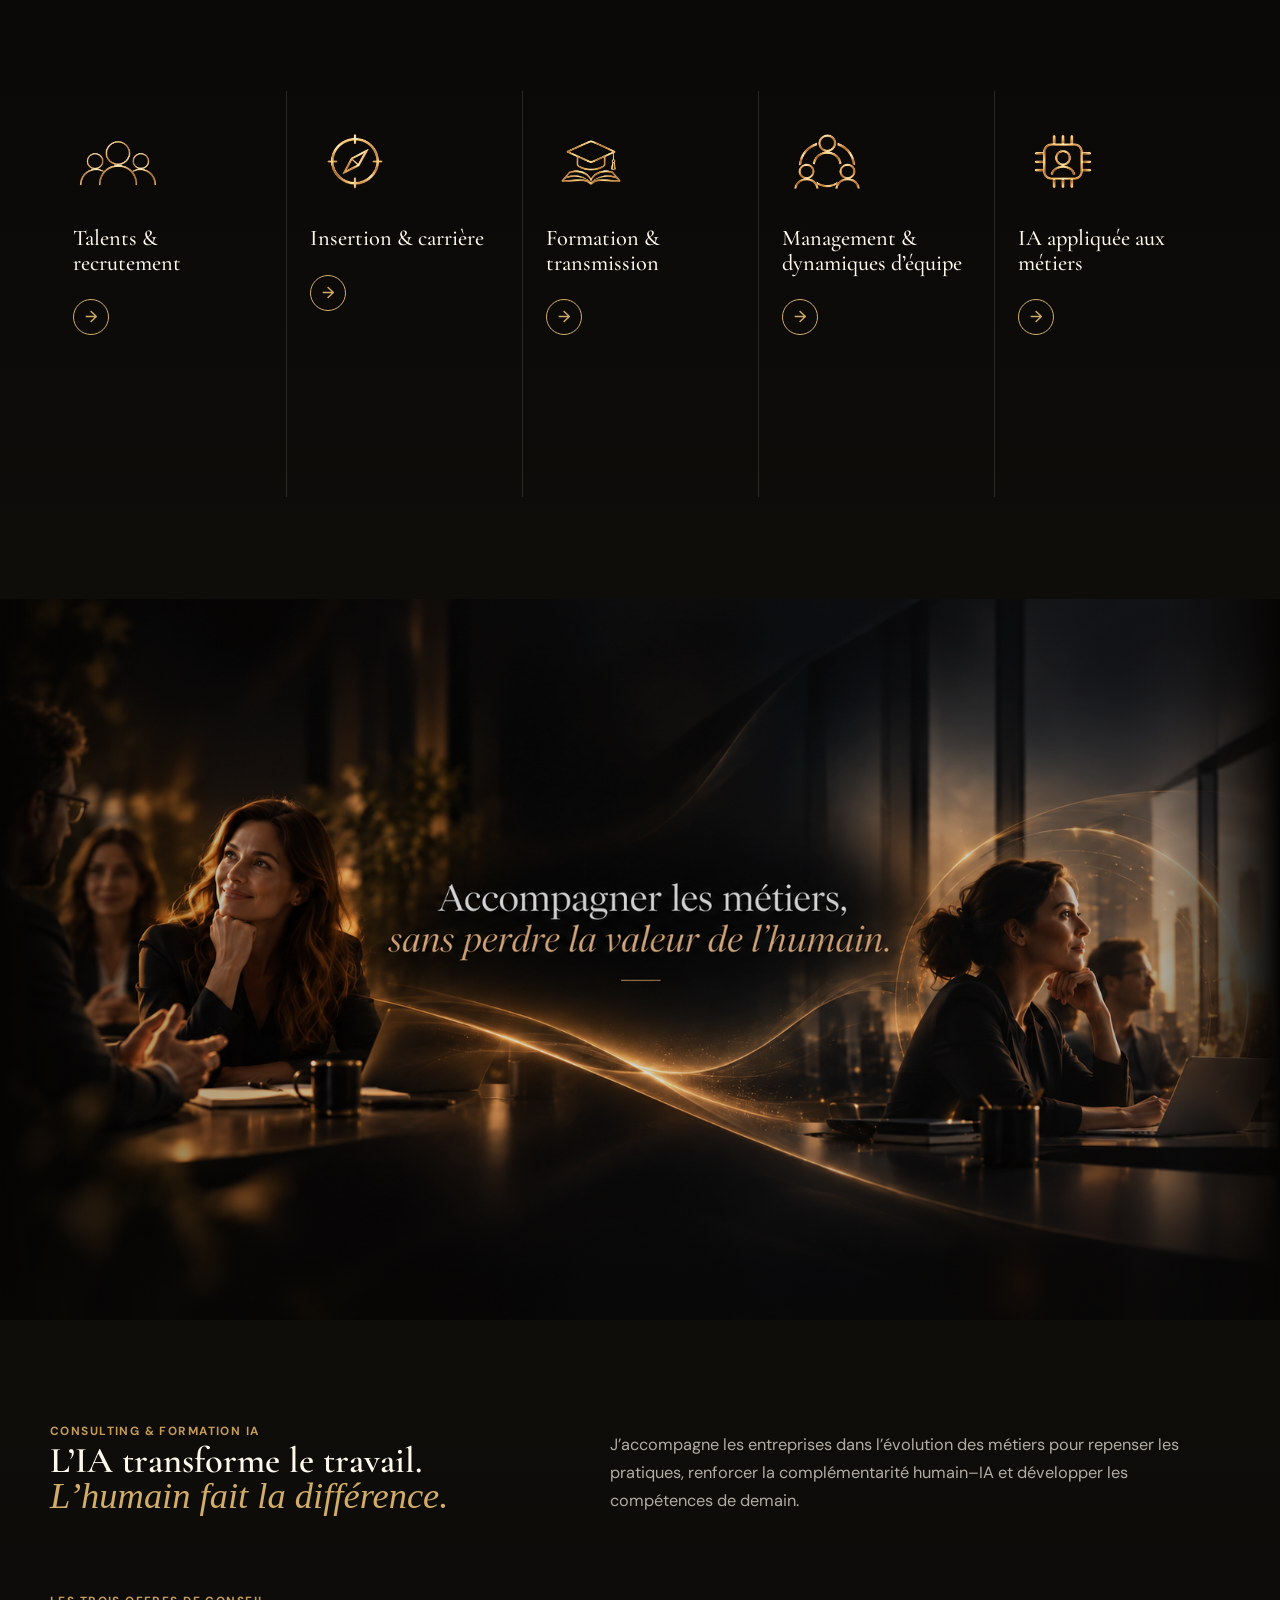
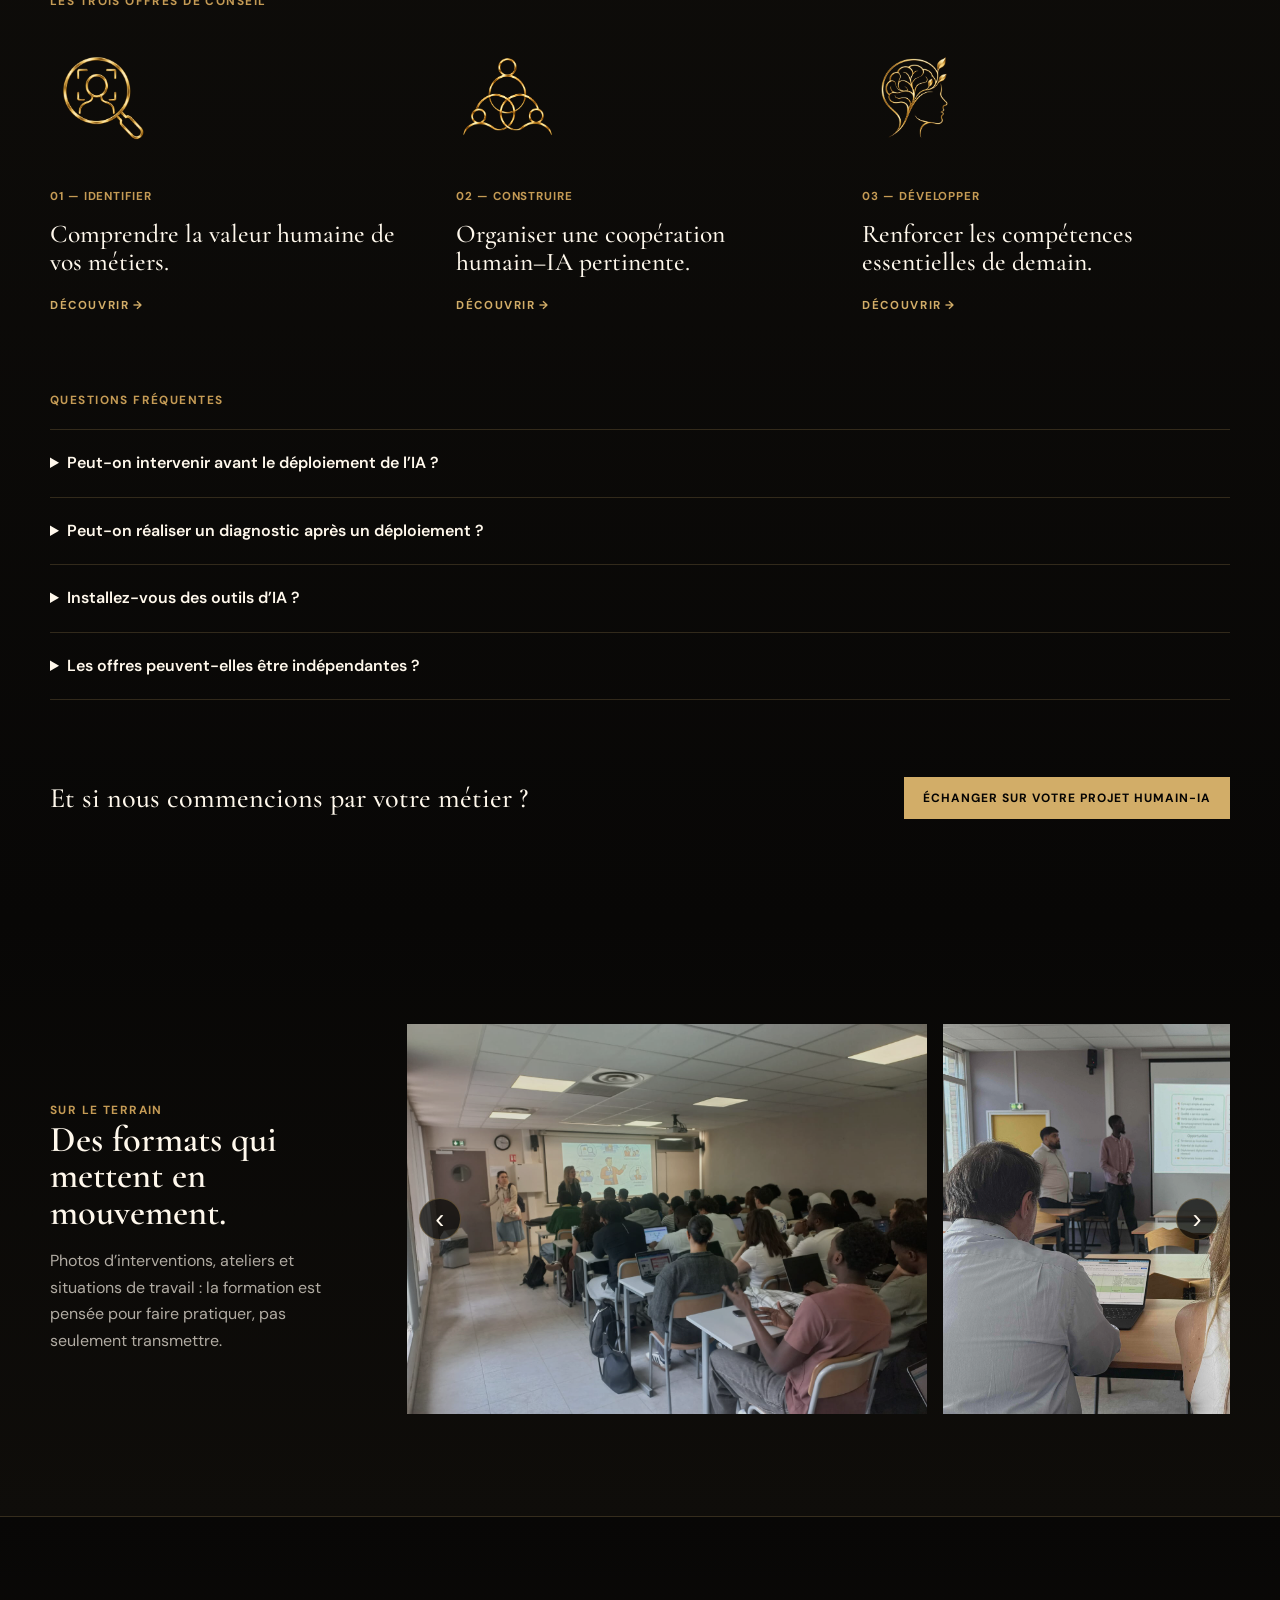
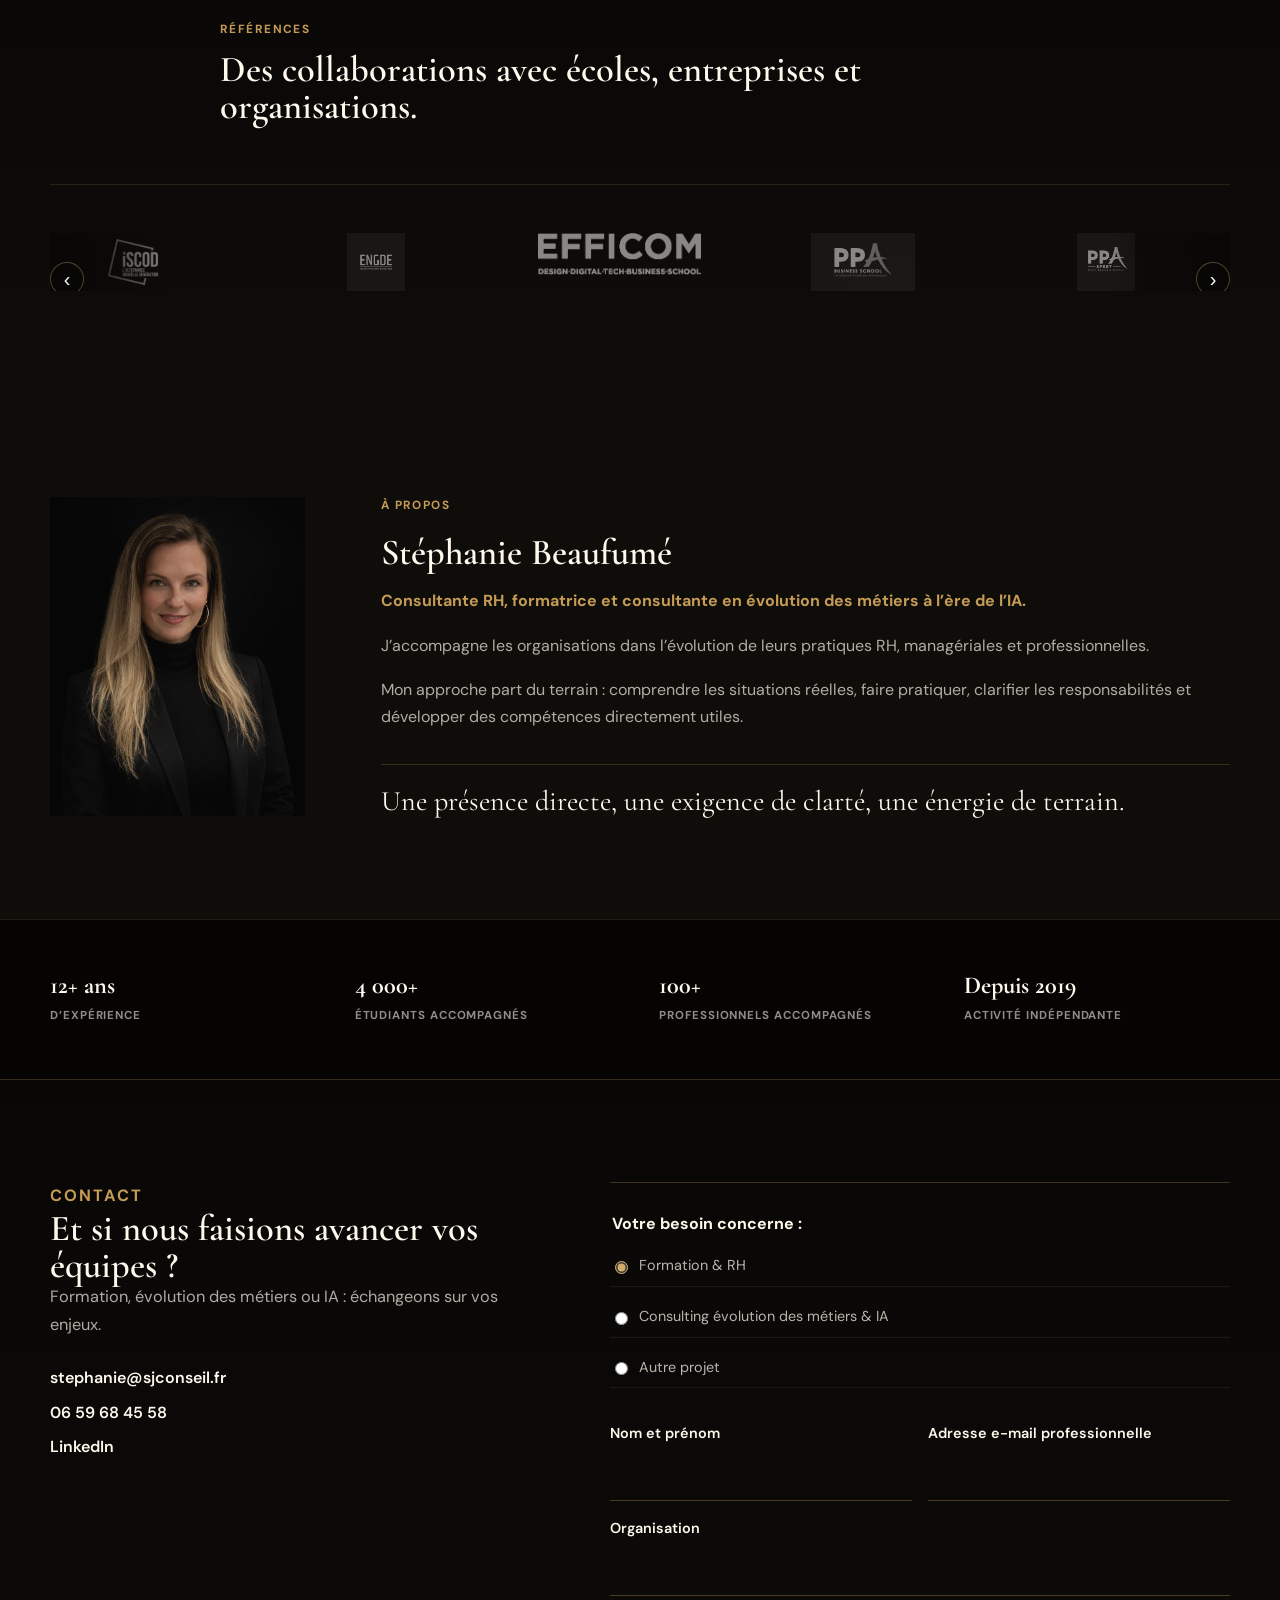
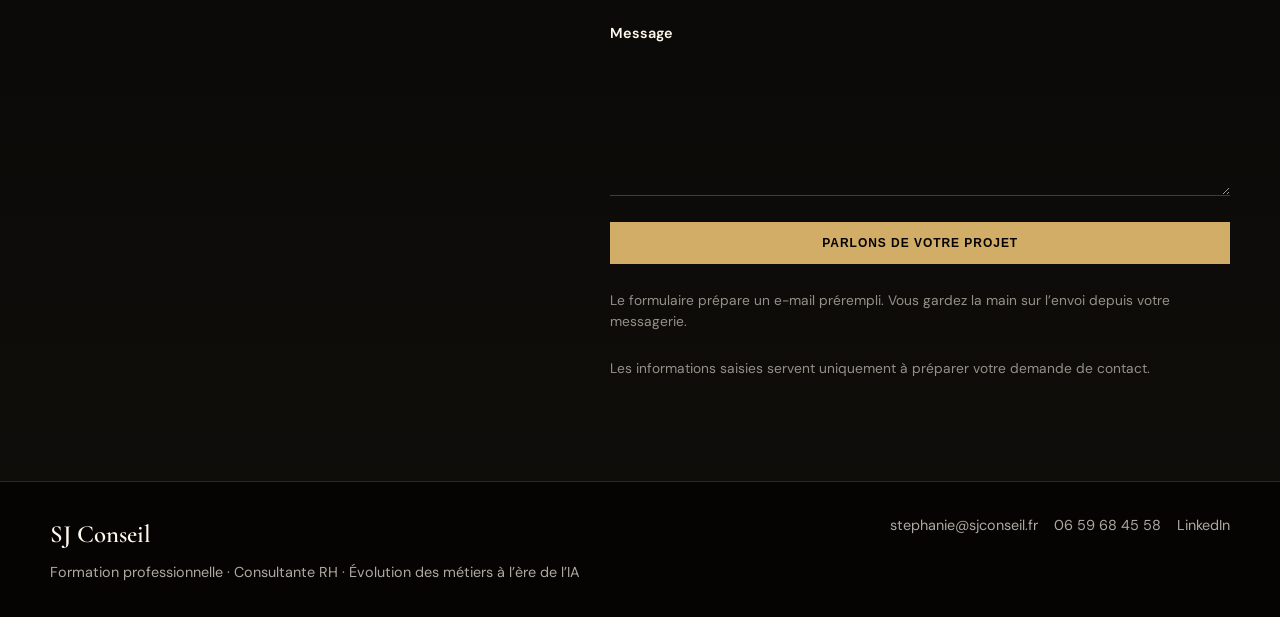
==== commit faae70bc: "Add files via upload" ====
--- a/index.html
+++ b/index.html
@@ -10,8 +10,8 @@
     <meta property="og:title" content="SJ Conseil - Formation RH et évolution des métiers à l’ère de l’IA">
     <meta property="og:description" content="Conseil et formation pour accompagner les talents, les équipes et les métiers dans un monde du travail en transformation.">
     <meta property="og:url" content="https://www.sjconseil.fr/">
-    <meta property="og:image" content="https://www.sjconseil.fr/assets/hero-v2.png">
-    <meta name="theme-color" content="#f5f0e7">
+    <meta property="og:image" content="https://www.sjconseil.fr/assets/hero-v3.png">
+    <meta name="theme-color" content="#080706">
     <link rel="preconnect" href="https://fonts.googleapis.com">
     <link rel="preconnect" href="https://fonts.gstatic.com" crossorigin>
     <link href="https://fonts.googleapis.com/css2?family=Cormorant+Garamond:wght@500;600&family=DM+Sans:wght@400;500;600;700&display=swap" rel="stylesheet">
@@ -76,15 +76,21 @@
       <section class="hero" id="accueil">
         <div class="hero-frame" data-reveal>
           <div class="hero-art" aria-hidden="true">
-            <img src="assets/hero-v2.png" alt="" width="1672" height="941">
-          </div>
-        </div>
-        <div class="container hero-layout">
-          <div class="hero-copy" data-reveal>
-            <p class="eyebrow">SJ Conseil · RH · formation · transformation du travail</p>
-            <h1>Faire grandir les talents. Révéler l’humain.</h1>
-            <p class="hero-lead">Conseil et formation pour accompagner les talents, les équipes et les métiers dans un monde du travail en transformation.</p>
-            <p class="signature">Du concret. Dès demain.</p>
+            <img src="assets/hero-v3.png" alt="" width="1672" height="941">
+          </div>
+          <div class="container hero-overlay">
+            <div class="hero-copy">
+              <h1>Faire grandir les talents. <span>Révéler l’humain.</span></h1>
+              <p class="hero-tags">Conseil · Formation · IA & RH</p>
+              <p class="signature"><strong>Du concret. Dès demain.</strong></p>
+              <a class="button hero-cta" href="#contact">Prendre rendez-vous</a>
+            </div>
+            <div class="hero-pillar-strip" aria-label="Domaines d’intervention">
+              <a href="#formation-rh"><span>RH</span></a>
+              <a href="#formation-rh"><span>Compétences</span></a>
+              <a href="#formation-rh"><span>Management</span></a>
+              <a href="#cooperation-ia"><span>Humain-IA</span></a>
+            </div>
           </div>
         </div>
       </section>
@@ -92,158 +98,122 @@
       <section class="choice-section" aria-label="Deux entrées SJ Conseil">
         <div class="container hero-universes" data-reveal>
           <a class="universe-panel" href="#formation-rh">
-            <figure>
-              <img src="assets/photos-terrain/intervention-groupe-etudiants.JPG" alt="Intervention de formation auprès d’un groupe" width="1600" height="1200" loading="lazy">
-            </figure>
+            <img class="pole-icon" src="assets/picto-pole-formation-rh.png" alt="" width="1254" height="1254" loading="lazy">
             <div>
-              <h3>Formation & RH</h3>
-              <p>Développer les compétences, révéler les talents et faire progresser les pratiques professionnelles.</p>
-              <em>Voir les 5 pôles</em>
+              <h3>Formations & RH</h3>
+              <p>Recrutement, management, compétences, posture professionnelle et dynamiques humaines.</p>
+              <em>Explorer les expertises</em>
             </div>
           </a>
 
           <a class="universe-panel" href="#cooperation-ia">
-            <figure>
-              <img src="assets/photos-terrain/conference-ia-rh.jpeg" alt="Conférence sur l’intelligence artificielle et les pratiques RH" width="1280" height="1707" loading="lazy">
-            </figure>
+            <img class="pole-icon" src="assets/picto-pole-ia-metiers.png" alt="" width="1254" height="1254" loading="lazy">
             <div>
               <h3>Évolution des métiers à l’ère de l’IA</h3>
-              <p>Accompagner les équipes pour identifier la valeur humaine et construire de nouvelles façons de travailler avec l’IA.</p>
-              <em>Découvrir les 3 offres</em>
+              <p>Comprendre les transformations du travail, développer les compétences et construire une coopération humain-IA pertinente.</p>
+              <em>Découvrir l’approche IA</em>
             </div>
           </a>
-        </div>
-      </section>
-
-      <section class="proof-section" aria-label="Chiffres clés SJ Conseil">
-        <div class="container proof-grid" data-reveal>
-          <p><strong>12+ ans</strong><span>d’expérience</span></p>
-          <p><strong>4 000+</strong><span>étudiants accompagnés</span></p>
-          <p><strong>100+</strong><span>professionnels accompagnés</span></p>
-          <p><strong>Depuis 2019</strong><span>activité indépendante</span></p>
         </div>
       </section>
 
       <section class="section formation-section" id="formation-rh">
         <div class="container two-columns">
           <div class="section-title" data-reveal>
-            <p class="eyebrow">Formation & RH</p>
-            <h2>Des formations pour développer les talents, les compétences et les pratiques professionnelles.</h2>
+            <p class="eyebrow">Formations</p>
+            <h2>Des compétences pour le monde de demain.</h2>
+          </div>
+          <div class="copy-stack" data-reveal>
+            <p>Cinq pôles pour développer les talents, accompagner les parcours et préparer les organisations aux transformations.</p>
           </div>
         </div>
 
         <div class="container expertise-grid" aria-label="Les cinq pôles Formation et RH" data-reveal>
           <article class="expertise-card">
-            <img src="assets/expertises/picto-recrutement.png" alt="" width="1024" height="1024" loading="lazy">
+            <img src="assets/picto-expertise-recrutement.png" alt="" width="1254" height="1254" loading="lazy">
             <h3>Talents & recrutement</h3>
             <p>Recrutement, sourcing, marque employeur, expérience candidat, sélection et évolution des pratiques RH.</p>
           </article>
           <article class="expertise-card">
-            <img src="assets/expertises/picto-carriere.png" alt="" width="1024" height="1024" loading="lazy">
+            <img src="assets/picto-expertise-carriere.png" alt="" width="1254" height="1254" loading="lazy">
             <h3>Insertion & carrière</h3>
             <p>Projet professionnel, employabilité, CV, LinkedIn, pitch, entretiens et accompagnement des parcours.</p>
           </article>
           <article class="expertise-card">
-            <img src="assets/expertises/picto-formation.png" alt="" width="1024" height="1024" loading="lazy">
+            <img src="assets/picto-expertise-formation.png" alt="" width="1254" height="1254" loading="lazy">
             <h3>Formation & transmission</h3>
             <p>Ingénierie pédagogique, pédagogies actives, animation d’ateliers et formation de formateurs.</p>
           </article>
           <article class="expertise-card">
-            <img src="assets/expertises/picto-management.png" alt="" width="1024" height="1024" loading="lazy">
+            <img src="assets/picto-expertise-management.png" alt="" width="1254" height="1254" loading="lazy">
             <h3>Management & dynamiques d’équipe</h3>
             <p>Leadership, communication, collaboration, intelligence collective et accompagnement du changement.</p>
           </article>
           <article class="expertise-card">
-            <img src="assets/expertises/picto-ia.png" alt="" width="1024" height="1024" loading="lazy">
+            <img src="assets/picto-expertise-ia.png" alt="" width="1254" height="1254" loading="lazy">
             <h3>IA appliquée aux métiers</h3>
             <p>Prompting, usages professionnels de l’IA, IA appliquée aux RH, risques, limites et bonnes pratiques.</p>
           </article>
         </div>
+      </section>
+
+      <section class="transition-hero" aria-label="L’humain au cœur de la transformation">
+        <img src="assets/transition-humain-ia.png" alt="Accompagner les métiers sans perdre la valeur de l’humain" width="1672" height="941" loading="lazy">
       </section>
 
       <section class="section ai-section" id="cooperation-ia">
         <div class="container ai-hero">
           <div data-reveal>
             <p class="eyebrow">Consulting & formation IA</p>
-            <h2>L’IA transforme le travail. Révélons ce qui fait la valeur de l’humain.</h2>
-          </div>
-          <p data-reveal>J’accompagne les entreprises dans l’évolution des métiers à l’ère de l’IA : identifier les contributions humaines essentielles, faire évoluer les pratiques et développer les compétences de demain.</p>
-        </div>
-
-        <div class="container question-grid" data-reveal>
-          <p>Quand l’IA prend en charge une partie du travail, où se situe la valeur humaine ?</p>
-          <p>Comment préserver le jugement, l’expertise et l’autonomie des collaborateurs ?</p>
-          <p>Comment construire une coopération qui enrichit réellement le travail ?</p>
-        </div>
-
-        <div class="container conviction-panel" data-reveal>
-          <strong>La valeur humaine ne disparaît pas avec l’IA. Elle doit être identifiée, exercée et développée.</strong>
-          <p>Les outils seuls ne suffisent pas à transformer positivement le travail. L’enjeu concerne aussi les compétences, les responsabilités, les décisions et les relations professionnelles.</p>
+            <h2>L’IA transforme le travail. <span>L’humain fait la différence.</span></h2>
+          </div>
+          <p data-reveal>J’accompagne les entreprises dans l’évolution des métiers pour repenser les pratiques, renforcer la complémentarité humain–IA et développer les compétences de demain.</p>
+        </div>
+
+        <div class="container offer-intro" data-reveal>
+          <p class="eyebrow">Les trois offres de conseil</p>
         </div>
 
         <div class="container offer-grid" aria-label="Trois offres d’évolution des métiers à l’ère de l’IA" data-reveal>
           <article class="offer-card" id="identifier">
+            <img class="offer-icon" src="assets/picto-offre-identifier.png" alt="" width="1254" height="1254" loading="lazy">
             <span>01 — Identifier</span>
-            <h3>Identifier la valeur humaine</h3>
-            <p>Avant ou après le déploiement de l’IA, comprendre ce qui fait la valeur de vos métiers pour mieux préparer leur évolution.</p>
-            <ul>
-              <li>Cartographier les activités.</li>
-              <li>Repérer les contributions humaines.</li>
-              <li>Identifier les points de vigilance.</li>
-            </ul>
+            <h3>Comprendre la valeur humaine de vos métiers.</h3>
+            <details>
+              <summary>Découvrir</summary>
+              <ul>
+                <li>Cartographier les activités.</li>
+                <li>Repérer les contributions humaines.</li>
+                <li>Identifier les points de vigilance.</li>
+              </ul>
+            </details>
           </article>
           <article class="offer-card" id="construire">
+            <img class="offer-icon" src="assets/picto-offre-construire.png" alt="" width="1254" height="1254" loading="lazy">
             <span>02 — Construire</span>
-            <h3>Construire la complémentarité</h3>
-            <p>Concevoir avec vos équipes des façons de travailler où l’IA enrichit l’expertise, le jugement et l’autonomie.</p>
-            <ul>
-              <li>Définir les situations prioritaires.</li>
-              <li>Clarifier les responsabilités.</li>
-              <li>Tester des méthodes concrètes.</li>
-            </ul>
+            <h3>Organiser une coopération humain–IA pertinente.</h3>
+            <details>
+              <summary>Découvrir</summary>
+              <ul>
+                <li>Définir les situations prioritaires.</li>
+                <li>Clarifier les responsabilités.</li>
+                <li>Tester des méthodes concrètes.</li>
+              </ul>
+            </details>
           </article>
           <article class="offer-card" id="developper">
+            <img class="offer-icon" src="assets/picto-offre-developper.png" alt="" width="1254" height="1254" loading="lazy">
             <span>03 — Développer</span>
-            <h3>Développer les compétences humaines</h3>
-            <p>Renforcer les capacités humaines essentielles pour travailler avec l’IA sans perdre son expertise ni son autonomie.</p>
-            <ul>
-              <li>Développer le discernement.</li>
-              <li>Renforcer la créativité.</li>
-              <li>Structurer la décision.</li>
-            </ul>
-          </article>
-        </div>
-
-        <div class="container training-grid" data-reveal>
-          <article>
-            <p class="eyebrow">Formation</p>
-            <h3>Quelle est votre place dans le travail à l’ère de l’IA ?</h3>
-            <p>Une formation réflexive pour comprendre l’évolution du travail, identifier sa contribution professionnelle et construire un plan d’action personnel.</p>
-          </article>
-          <article>
-            <p class="eyebrow">Formation</p>
-            <h3>Développer ses compétences à l’ère de l’IA</h3>
-            <p>Une formation pratique pour s’entraîner à questionner, vérifier, contextualiser et arbitrer avec l’IA.</p>
-          </article>
-        </div>
-
-        <div class="container value-section" data-reveal>
-          <div>
-            <p class="eyebrow">Valeur humaine</p>
-            <h3>Cinq dimensions à préserver et développer.</h3>
-          </div>
-          <div class="value-grid">
-            <p><span>01</span> Jugement et discernement.</p>
-            <p><span>02</span> Créativité et résolution de problèmes.</p>
-            <p><span>03</span> Intelligence relationnelle.</p>
-            <p><span>04</span> Responsabilité et décision.</p>
-            <p><span>05</span> Autonomie et apprentissage.</p>
-          </div>
-        </div>
-
-        <div class="container audience-section" data-reveal>
-          <p><strong>Pour qui ?</strong> Directions générales, DRH, DSI, managers et équipes métiers.</p>
-          <p>SJ Conseil intervient sur les dimensions humaines, professionnelles, organisationnelles et managériales, en complément des équipes techniques et de la DSI.</p>
+            <h3>Renforcer les compétences essentielles de demain.</h3>
+            <details>
+              <summary>Découvrir</summary>
+              <ul>
+                <li>Développer le discernement.</li>
+                <li>Renforcer la créativité.</li>
+                <li>Structurer la décision.</li>
+              </ul>
+            </details>
+          </article>
         </div>
 
         <div class="container faq-section" data-reveal>
@@ -288,6 +258,10 @@
               <figure class="field-slide field-slide-portrait"><img src="assets/photos-terrain/conference-ia-rh.jpeg" alt="Conférence sur l’IA et les pratiques RH" width="1280" height="1707" loading="lazy"></figure>
               <figure class="field-slide"><img src="assets/photos-terrain/formation-ia-appliquee.jpeg" alt="Animation d’une formation sur l’IA appliquée" width="1600" height="1200" loading="lazy"></figure>
               <figure class="field-slide field-slide-portrait"><img src="assets/photos-terrain/atelier-developpement-rh.jpeg" alt="Supports et feuilles de travail en atelier RH" width="1170" height="2080" loading="lazy"></figure>
+              <figure class="field-slide field-slide-portrait"><img src="assets/photos-terrain/atelier-ia-controle-social.jpg" alt="Atelier de travail autour de l’IA et du contrôle social" width="3024" height="4032" loading="lazy"></figure>
+              <figure class="field-slide"><img src="assets/photos-terrain/groupe-formation-rh.jpg" alt="Groupe en formation RH autour d’une table" width="1600" height="1200" loading="lazy"></figure>
+              <figure class="field-slide"><img src="assets/photos-terrain/animation-amphi-etudiants.JPG" alt="Animation d’une session auprès d’étudiants" width="1600" height="1200" loading="lazy"></figure>
+              <figure class="field-slide"><img src="assets/photos-terrain/matinale-ia-equipe.jpg" alt="Matinale IA avec une équipe professionnelle" width="1600" height="1200" loading="lazy"></figure>
             </div>
             <button class="field-nav field-nav-next" type="button" aria-label="Photo suivante" data-carousel-next>›</button>
           </div>
@@ -299,18 +273,22 @@
           <p class="eyebrow">Références</p>
           <h2>Des collaborations avec écoles, entreprises et organisations.</h2>
         </div>
-        <div class="container logo-grid" aria-label="Logos partenaires" data-reveal>
-          <img src="assets/logo-ISCOD.png" alt="ISCOD" loading="lazy">
-          <img src="assets/logo-ENGDE.jpg" alt="ENGDE" loading="lazy">
-          <img src="assets/logo-EFFICOM.png" alt="EFFICOM" loading="lazy">
-          <img src="assets/logo-PPA.png" alt="PPA Business School" loading="lazy">
-          <img src="assets/logo-PPA-Sport.jpg" alt="PPA Sport" loading="lazy">
-          <img src="assets/logo-EFAB.svg" alt="EFAB" loading="lazy">
-          <img src="assets/logo-Saint-Aspais.png" alt="Saint-Aspais" loading="lazy">
-          <img src="assets/logo-inseec.png" alt="INSEEC" loading="lazy">
-          <img src="assets/logo-epitech-digital.jpeg" alt="Epitech Digital" loading="lazy">
-          <img src="assets/logo-EDC.webp" alt="EDC Paris Business School" loading="lazy">
-          <img src="assets/logo-CERFAL.jpg" alt="Cerfal" loading="lazy">
+        <div class="container logo-carousel" aria-label="Logos partenaires" data-logo-carousel data-reveal>
+          <button class="logo-nav logo-nav-prev" type="button" aria-label="Logo précédent" data-logo-prev>‹</button>
+          <div class="logo-track" tabindex="0">
+            <img src="assets/logo-ISCOD.png" alt="ISCOD" loading="lazy">
+            <img src="assets/logo-ENGDE.jpg" alt="ENGDE" loading="lazy">
+            <img src="assets/logo-EFFICOM.png" alt="EFFICOM" loading="lazy">
+            <img src="assets/logo-PPA.png" alt="PPA Business School" loading="lazy">
+            <img src="assets/logo-PPA-Sport.jpg" alt="PPA Sport" loading="lazy">
+            <img src="assets/logo-EFAB.svg" alt="EFAB" loading="lazy">
+            <img src="assets/logo-Saint-Aspais.png" alt="Saint-Aspais" loading="lazy">
+            <img src="assets/logo-inseec.png" alt="INSEEC" loading="lazy">
+            <img src="assets/logo-epitech-digital.jpeg" alt="Epitech Digital" loading="lazy">
+            <img src="assets/logo-EDC.webp" alt="EDC Paris Business School" loading="lazy">
+            <img src="assets/logo-CERFAL.jpg" alt="Cerfal" loading="lazy">
+          </div>
+          <button class="logo-nav logo-nav-next" type="button" aria-label="Logo suivant" data-logo-next>›</button>
         </div>
       </section>
 
@@ -330,6 +308,15 @@
         </div>
       </section>
 
+      <section class="proof-section" aria-label="Chiffres clés SJ Conseil">
+        <div class="container proof-grid" data-reveal>
+          <p><strong>12+ ans</strong><span>d’expérience</span></p>
+          <p><strong>4 000+</strong><span>étudiants accompagnés</span></p>
+          <p><strong>100+</strong><span>professionnels accompagnés</span></p>
+          <p><strong>Depuis 2019</strong><span>activité indépendante</span></p>
+        </div>
+      </section>
+
       <section class="section contact-section" id="contact">
         <div class="container contact-layout">
           <div data-reveal>
@@ -350,9 +337,7 @@
             <fieldset>
               <legend>Votre besoin concerne :</legend>
               <label><input type="radio" name="need" value="Formation & RH" checked> Formation & RH</label>
-              <label><input type="radio" name="need" value="Cadrage métiers & IA"> Cadrage métiers & IA</label>
               <label><input type="radio" name="need" value="Consulting évolution des métiers & IA"> Consulting évolution des métiers & IA</label>
-              <label><input type="radio" name="need" value="Formation métiers & IA"> Formation métiers & IA</label>
               <label><input type="radio" name="need" value="Autre projet"> Autre projet</label>
             </fieldset>
             <div class="form-grid">
--- a/styles.css
+++ b/styles.css
@@ -1,16 +1,16 @@
 :root {
-  --ivory: #f5f0e7;
-  --champagne: #d7c3a0;
-  --champagne-soft: #fbf8f1;
-  --bronze: #a17c4d;
-  --bronze-deep: #705536;
-  --charcoal: #242321;
-  --ink: #171615;
-  --muted: #6f675c;
-  --line: rgba(112, 85, 54, 0.18);
-  --line-soft: rgba(112, 85, 54, 0.1);
-  --petrol: #1f4b4d;
-  --white: #fffdf8;
+  --ivory: #080706;
+  --champagne: #d6b26d;
+  --champagne-soft: #0f0d0a;
+  --bronze: #d2ad68;
+  --bronze-deep: #c59b55;
+  --charcoal: #050403;
+  --ink: #fff8ec;
+  --muted: rgba(255, 248, 236, 0.68);
+  --line: rgba(210, 173, 104, 0.2);
+  --line-soft: rgba(210, 173, 104, 0.1);
+  --petrol: #d2ad68;
+  --white: #fff8ec;
   --max: 1180px;
   --sans: "DM Sans", Arial, sans-serif;
   --serif: "Cormorant Garamond", Georgia, serif;
@@ -32,7 +32,7 @@
   max-width: 100%;
   overflow-x: hidden;
   color: var(--ink);
-  background: var(--ivory);
+  background: radial-gradient(circle at 18% 0%, rgba(210, 173, 104, 0.08), transparent 32%), var(--ivory);
   font-family: var(--sans);
   font-size: 16px;
   line-height: 1.66;
@@ -87,13 +87,19 @@
 }
 
 h1 {
-  max-width: 760px;
-  font-size: clamp(2.25rem, 4.35vw, 4.55rem);
+  max-width: 720px;
+  font-size: clamp(2.5rem, 4.7vw, 5.05rem);
 }
 
 h2 {
   max-width: 760px;
   font-size: clamp(1.82rem, 2.85vw, 3.15rem);
+}
+
+h2 span {
+  color: var(--bronze);
+  font-style: italic;
+  font-weight: 500;
 }
 
 h3 {
@@ -122,13 +128,13 @@
   position: sticky;
   top: 0;
   z-index: 50;
-  border-bottom: 1px solid rgba(112, 85, 54, 0.12);
-  background: rgba(245, 240, 231, 0.9);
+  border-bottom: 1px solid rgba(210, 173, 104, 0.18);
+  background: rgba(8, 7, 6, 0.62);
   backdrop-filter: blur(18px);
 }
 
 .site-header.is-scrolled {
-  background: rgba(245, 240, 231, 0.98);
+  background: rgba(8, 7, 6, 0.92);
 }
 
 .nav-shell {
@@ -145,10 +151,11 @@
 }
 
 .brand-logo {
-  width: 136px;
+  width: 148px;
   max-height: 56px;
   object-fit: contain;
-  mix-blend-mode: multiply;
+  filter: brightness(0) invert(1) sepia(0.18) saturate(1.4);
+  mix-blend-mode: normal;
 }
 
 .brand-fallback,
@@ -163,11 +170,11 @@
   margin-left: auto;
   display: flex;
   align-items: center;
-  gap: clamp(14px, 1.55vw, 22px);
-  color: rgba(23, 22, 21, 0.68);
-  font-size: 0.72rem;
+  gap: clamp(18px, 2vw, 30px);
+  color: rgba(255, 248, 236, 0.68);
+  font-size: 0.68rem;
   font-weight: 700;
-  letter-spacing: 0.08em;
+  letter-spacing: 0.16em;
   text-transform: uppercase;
 }
 
@@ -190,7 +197,7 @@
 
 .desktop-nav a:hover,
 .desktop-nav a.is-active {
-  color: var(--ink);
+  color: var(--white);
 }
 
 .desktop-nav a:hover::after,
@@ -199,8 +206,10 @@
 }
 
 .desktop-nav .nav-cta {
-  padding: 9px 14px;
-  border: 1px solid rgba(112, 85, 54, 0.24);
+  padding: 12px 18px;
+  border: 0;
+  color: var(--charcoal);
+  background: linear-gradient(135deg, #f1c98d, #c7924d);
 }
 
 .desktop-nav .nav-cta::after {
@@ -240,7 +249,7 @@
   z-index: 40;
   display: none;
   padding: 24px;
-  background: rgba(245, 240, 231, 0.98);
+  background: rgba(8, 7, 6, 0.98);
 }
 
 .mobile-menu a {
@@ -255,12 +264,12 @@
 .button {
   min-height: 42px;
   padding: 12px 18px;
-  border: 1px solid var(--charcoal);
+  border: 1px solid var(--bronze);
   display: inline-flex;
   align-items: center;
   justify-content: center;
-  color: var(--white);
-  background: var(--charcoal);
+  color: var(--charcoal);
+  background: var(--bronze);
   font-size: 0.75rem;
   font-weight: 700;
   letter-spacing: 0.08em;
@@ -270,7 +279,8 @@
 }
 
 .button:hover {
-  background: var(--bronze-deep);
+  color: var(--white);
+  background: transparent;
   border-color: var(--bronze-deep);
   transform: translateY(-1px);
 }
@@ -320,51 +330,78 @@
 
 .hero {
   position: relative;
-  overflow: visible;
-  background: var(--champagne-soft);
+  overflow: hidden;
+  background: var(--charcoal);
 }
 
 .hero-art {
+  position: relative;
   overflow: hidden;
   pointer-events: none;
 }
 
 .hero-art::after {
-  display: none;
+  content: "";
+  position: absolute;
+  inset: 0;
+  display: block;
+  background:
+    linear-gradient(90deg, rgba(5, 4, 3, 0.9) 0 31%, rgba(5, 4, 3, 0.64) 46%, rgba(5, 4, 3, 0.18) 66%, rgba(5, 4, 3, 0.08) 100%),
+    linear-gradient(180deg, rgba(5, 4, 3, 0.1) 0%, rgba(5, 4, 3, 0.08) 55%, rgba(5, 4, 3, 0.82) 100%);
 }
 
 .hero-art img {
   width: 100%;
-  height: auto;
-  object-fit: contain;
+  height: calc(100svh - 78px);
+  min-height: 640px;
+  object-fit: cover;
   opacity: 1;
   filter: none;
 }
 
-.hero-layout {
-  position: relative;
-  z-index: 1;
-  padding: clamp(34px, 5vw, 66px) 0 clamp(40px, 6vw, 78px);
-}
-
 .hero-copy {
-  max-width: 780px;
-}
-
-.hero-copy .eyebrow {
-  margin-bottom: 18px;
+  max-width: 650px;
+  align-self: center;
+  transform: translateY(-12%);
+}
+
+.hero-copy h1 span {
+  display: block;
+  color: var(--bronze);
+  font-style: italic;
+  font-weight: 500;
+}
+
+.hero-overlay {
+  position: absolute;
+  inset: 0;
+  display: grid;
+  grid-template-rows: 1fr auto;
+  align-items: start;
+  padding-top: clamp(22px, 3vw, 44px);
+  padding-bottom: clamp(26px, 4vw, 54px);
+  pointer-events: none;
 }
 
 .hero-lead {
-  max-width: 650px;
-  margin-top: 24px;
-  color: rgba(23, 22, 21, 0.72);
-  font-size: clamp(1.05rem, 1.35vw, 1.35rem);
-  line-height: 1.6;
+  max-width: 560px;
+  margin-top: 18px;
+  color: rgba(255, 248, 236, 0.76);
+  font-size: clamp(1rem, 1.18vw, 1.18rem);
+  line-height: 1.55;
+}
+
+.hero-tags {
+  margin-top: 26px;
+  color: rgba(255, 248, 236, 0.78);
+  font-size: 0.78rem;
+  font-weight: 700;
+  letter-spacing: 0.28em;
+  text-transform: uppercase;
 }
 
 .signature {
-  margin-top: 22px;
+  margin-top: 16px;
   color: var(--bronze-deep);
   font-family: var(--serif);
   font-size: clamp(1.22rem, 1.55vw, 1.72rem);
@@ -372,14 +409,45 @@
   line-height: 1;
 }
 
+.hero-cta {
+  width: fit-content;
+  margin-top: 28px;
+  pointer-events: auto;
+}
+
+.hero-pillar-strip {
+  width: min(840px, 76%);
+  margin: 0 auto;
+  display: grid;
+  grid-template-columns: repeat(4, minmax(0, 1fr));
+  align-items: end;
+  pointer-events: auto;
+}
+
+.hero-pillar-strip a {
+  min-height: 96px;
+  padding: 20px 18px 0;
+  border-left: 1px solid rgba(255, 248, 236, 0.2);
+  display: flex;
+  align-items: flex-end;
+  justify-content: center;
+  color: var(--white);
+  font-family: var(--serif);
+  font-size: clamp(1.05rem, 1.6vw, 1.45rem);
+}
+
+.hero-pillar-strip a:first-child {
+  border-left: 0;
+}
+
 .hero-frame {
+  position: relative;
   width: 100%;
   max-width: none;
   padding: 0;
 }
 
-.offer-card span,
-.value-grid span {
+.offer-card span {
   color: var(--bronze-deep);
   font-size: 0.72rem;
   font-weight: 700;
@@ -388,15 +456,15 @@
 }
 
 .hero-universes {
-  width: min(var(--max), calc(100% - 48px));
+  width: min(980px, calc(100% - 48px));
   margin: 0 auto;
   display: grid;
   grid-template-columns: repeat(2, minmax(0, 1fr));
-  gap: clamp(24px, 4vw, 56px);
+  gap: 0;
 }
 
 .choice-section {
-  padding: clamp(48px, 6vw, 78px) 0;
+  padding: clamp(60px, 8vw, 116px) 0 clamp(52px, 7vw, 96px);
   background: var(--ivory);
 }
 
@@ -420,73 +488,88 @@
 .universe-panel {
   min-height: 0;
   display: grid;
-  grid-template-columns: minmax(260px, 0.58fr) minmax(0, 1fr);
-  gap: clamp(22px, 3vw, 44px);
-  align-items: center;
+  gap: 22px;
+  align-content: start;
   background: transparent;
 }
 
-.universe-panel figure {
-  aspect-ratio: 16 / 11;
-  overflow: hidden;
-}
-
-.universe-panel img {
-  width: 100%;
-  height: 100%;
-  min-height: 0;
-  object-fit: cover;
-  filter: saturate(0.92);
-  transition: transform 0.5s ease;
+.universe-panel + .universe-panel {
+  padding-left: clamp(32px, 5vw, 72px);
+  border-left: 1px solid rgba(255, 248, 236, 0.2);
+}
+
+.universe-panel:first-child {
+  padding-right: clamp(32px, 5vw, 72px);
+}
+
+.pole-icon {
+  width: clamp(76px, 7vw, 116px);
+  aspect-ratio: 1;
+  object-fit: contain;
+  filter: saturate(0.96) contrast(1.03) brightness(0.98);
+  mix-blend-mode: normal;
 }
 
 .universe-panel div {
   padding: 0;
   display: grid;
-  gap: 12px;
+  gap: 18px;
   align-content: center;
 }
 
+.universe-panel div::before {
+  content: "";
+  width: 42px;
+  height: 1px;
+  background: var(--bronze);
+  order: 2;
+}
+
+.universe-panel h3 {
+  max-width: 520px;
+  font-family: var(--serif);
+  font-size: clamp(1.65rem, 2.4vw, 2.45rem);
+  line-height: 1.05;
+}
+
 .universe-panel p {
-  max-width: 450px;
-  font-size: 0.96rem;
-  line-height: 1.55;
+  max-width: 460px;
+  color: rgba(255, 248, 236, 0.7);
+  font-size: clamp(0.98rem, 1.1vw, 1.08rem);
+  line-height: 1.72;
+  order: 3;
 }
 
 .universe-panel em {
-  margin-top: 2px;
+  margin-top: 0;
   color: var(--bronze-deep);
   font-style: normal;
   font-weight: 700;
   font-size: 0.82rem;
   letter-spacing: 0.06em;
   text-transform: uppercase;
-}
-
-.universe-panel:hover img {
-  transform: scale(1.035);
+  order: 4;
+}
+
+.universe-panel:hover h3,
+.universe-panel:hover em {
+  color: var(--bronze);
 }
 
 .proof-section {
-  padding: 34px 0;
-  border-top: 1px solid var(--line);
-  border-bottom: 1px solid var(--line);
+  padding: clamp(34px, 5vw, 54px) 0;
+  border-top: 1px solid rgba(210, 173, 104, 0.14);
   background: var(--charcoal);
 }
 
 .proof-grid {
   display: grid;
   grid-template-columns: repeat(4, minmax(0, 1fr));
-  gap: 1px;
+  gap: clamp(18px, 3vw, 40px);
 }
 
 .proof-grid p {
-  padding: 18px 24px;
-  border-left: 1px solid rgba(245, 240, 231, 0.12);
-}
-
-.proof-grid p:first-child {
-  border-left: 0;
+  padding: 0;
 }
 
 .proof-grid strong,
@@ -495,53 +578,124 @@
 }
 
 .proof-grid strong {
-  color: var(--white);
+  color: var(--ink);
   font-family: var(--serif);
-  font-size: clamp(1.7rem, 2.8vw, 3.2rem);
+  font-size: clamp(1.28rem, 1.9vw, 2.1rem);
   line-height: 1;
 }
 
 .proof-grid span {
-  margin-top: 8px;
-  color: rgba(245, 240, 231, 0.64);
-  font-size: 0.78rem;
+  margin-top: 7px;
+  color: rgba(255, 248, 236, 0.56);
+  font-size: 0.72rem;
   font-weight: 700;
   letter-spacing: 0.08em;
   text-transform: uppercase;
 }
 
 .expertise-grid {
-  margin-top: clamp(44px, 6vw, 82px);
+  margin-top: clamp(52px, 7vw, 96px);
   display: grid;
   grid-template-columns: repeat(5, minmax(0, 1fr));
-  gap: clamp(12px, 1.5vw, 18px);
+  gap: 0;
   background: transparent;
 }
 
 .expertise-card {
-  min-height: 270px;
-  padding: clamp(18px, 2vw, 26px);
+  position: relative;
+  min-height: 330px;
+  padding: clamp(18px, 2vw, 28px) clamp(14px, 1.8vw, 24px);
   border: 0;
   display: grid;
   align-content: start;
-  gap: 18px;
+  gap: 20px;
   background: transparent;
+  transition: transform 0.24s ease;
+}
+
+.expertise-card + .expertise-card {
+  border-left: 1px solid rgba(255, 248, 236, 0.12);
 }
 
 .expertise-card img {
-  width: clamp(68px, 6vw, 94px);
+  width: clamp(82px, 7vw, 122px);
   aspect-ratio: 1;
   object-fit: contain;
-  mix-blend-mode: multiply;
+  filter: saturate(0.96) contrast(1.03) brightness(0.98);
+  mix-blend-mode: normal;
 }
 
 .expertise-card h3 {
-  font-size: clamp(1.16rem, 1.35vw, 1.55rem);
+  min-height: 3.2em;
+  font-family: var(--serif);
+  font-size: clamp(1.35rem, 1.75vw, 2rem);
+  font-weight: 500;
+  line-height: 1.08;
+}
+
+.expertise-card h3::after {
+  content: "→";
+  width: 34px;
+  height: 34px;
+  margin-top: 24px;
+  border: 1px solid var(--bronze);
+  border-radius: 50%;
+  display: grid;
+  place-items: center;
+  color: var(--bronze);
+  font-family: var(--sans);
+  font-size: 1rem;
 }
 
 .expertise-card p {
-  font-size: 0.95rem;
-  line-height: 1.55;
+  max-width: 240px;
+  color: rgba(255, 248, 236, 0.68);
+  font-size: 0.9rem;
+  line-height: 1.62;
+  opacity: 0;
+  transform: translateY(10px);
+  transition: opacity 0.24s ease, transform 0.24s ease;
+}
+
+.expertise-card:hover,
+.expertise-card:focus-within {
+  transform: translateY(-4px);
+}
+
+.expertise-card:hover p,
+.expertise-card:focus-within p {
+  opacity: 1;
+  transform: none;
+}
+
+.transition-hero {
+  position: relative;
+  width: 100%;
+  padding: 0;
+  overflow: hidden;
+  background: var(--charcoal);
+  isolation: isolate;
+}
+
+.transition-hero img {
+  width: 100%;
+  min-height: clamp(360px, 54vw, 680px);
+  object-fit: cover;
+  object-position: center;
+  opacity: 0.84;
+  -webkit-mask-image: linear-gradient(90deg, transparent 0%, #000 9%, #000 91%, transparent 100%);
+  mask-image: linear-gradient(90deg, transparent 0%, #000 9%, #000 91%, transparent 100%);
+}
+
+.transition-hero::after {
+  content: "";
+  position: absolute;
+  inset: 0;
+  z-index: 1;
+  pointer-events: none;
+  background:
+    linear-gradient(180deg, rgba(8, 7, 6, 0.18), transparent 22%, transparent 72%, rgba(8, 7, 6, 0.5)),
+    radial-gradient(circle at 50% 45%, transparent 0 38%, rgba(8, 7, 6, 0.22) 72%);
 }
 
 .ai-section {
@@ -552,64 +706,17 @@
   align-items: end;
 }
 
-.question-grid,
-.offer-grid,
-.training-grid,
-.value-grid,
-.logo-grid {
+.offer-grid {
   display: grid;
   gap: 1px;
 }
 
-.question-grid {
-  margin-top: clamp(42px, 6vw, 78px);
-  grid-template-columns: repeat(3, minmax(0, 1fr));
-  border: 0;
-  background: transparent;
-  gap: clamp(22px, 3vw, 40px);
-}
-
-.question-grid p {
-  min-height: 0;
-  padding: 0 0 20px;
-  display: flex;
-  align-items: flex-end;
-  color: var(--ink);
-  border: 0;
-  border-bottom: 1px solid rgba(112, 85, 54, 0.18);
-  background: transparent;
-  font-size: clamp(1.05rem, 1.25vw, 1.28rem);
-  font-weight: 500;
-  line-height: 1.26;
-}
-
-.conviction-panel {
-  margin-top: clamp(34px, 5vw, 64px);
-  padding: clamp(8px, 1vw, 12px) 0 0 clamp(24px, 3vw, 42px);
-  border: 0;
-  border-left: 1px solid rgba(112, 85, 54, 0.28);
-  background: transparent;
-}
-
-.conviction-panel strong {
-  display: block;
-  max-width: 760px;
-  color: var(--ink);
-  font-family: var(--serif);
-  font-size: clamp(1.48rem, 2.15vw, 2.45rem);
-  font-weight: 600;
-  line-height: 1.04;
-}
-
-.conviction-panel p {
-  max-width: 680px;
-  margin-top: 18px;
-  color: rgba(23, 22, 21, 0.68);
-  font-size: 1rem;
+.offer-intro {
+  margin-top: clamp(42px, 6vw, 82px);
 }
 
 .offer-grid {
-  margin-top: clamp(42px, 6vw, 82px);
+  margin-top: clamp(20px, 3vw, 34px);
   grid-template-columns: repeat(3, minmax(0, 1fr));
   border: 0;
   background: transparent;
@@ -617,34 +724,73 @@
 }
 
 .offer-card,
-.training-grid article,
-.value-grid p,
 .faq-section details {
   background: transparent;
 }
 
 .offer-card {
   min-height: 0;
-  padding: 22px 0 0;
+  padding: 0;
   display: grid;
   align-content: start;
-  gap: 18px;
+  gap: 14px;
   border: 0;
-  border-top: 1px solid rgba(112, 85, 54, 0.22);
+  background: transparent;
+}
+
+.offer-icon {
+  width: clamp(88px, 8vw, 136px);
+  aspect-ratio: 1;
+  margin-bottom: clamp(12px, 2vw, 26px);
+  object-fit: contain;
+  filter: saturate(0.96) contrast(1.02);
 }
 
 .offer-card h3 {
-  max-width: 320px;
+  max-width: 360px;
+  font-family: var(--serif);
+  font-size: clamp(1.52rem, 2vw, 2.25rem);
+  font-weight: 500;
+  line-height: 1.08;
+}
+
+.offer-card details {
+  margin-top: 6px;
+}
+
+.offer-card summary {
+  width: fit-content;
+  cursor: pointer;
+  color: var(--bronze);
+  font-size: 0.72rem;
+  font-weight: 700;
+  letter-spacing: 0.14em;
+  list-style: none;
+  text-transform: uppercase;
+}
+
+.offer-card summary::-webkit-details-marker {
+  display: none;
+}
+
+.offer-card summary::after {
+  content: " →";
+  letter-spacing: 0;
+}
+
+.offer-card details[open] summary {
+  color: var(--ink);
 }
 
 .offer-card ul {
+  margin-top: 14px;
   display: grid;
   gap: 8px;
   list-style: none;
 }
 
 .offer-card li {
-  color: rgba(23, 22, 21, 0.68);
+  color: rgba(255, 248, 236, 0.62);
   font-size: 0.95rem;
 }
 
@@ -653,9 +799,6 @@
   color: var(--petrol);
 }
 
-.training-grid,
-.value-section,
-.audience-section,
 .faq-section,
 .ai-final-cta {
   margin-top: clamp(46px, 6vw, 82px);
@@ -663,71 +806,9 @@
   border-top: 0;
 }
 
-.training-grid h3,
-.value-section h3,
 .ai-final-cta h3 {
   font-family: var(--serif);
   font-size: clamp(1.55rem, 2.2vw, 2.55rem);
-}
-
-.training-grid {
-  grid-template-columns: repeat(2, minmax(0, 1fr));
-  gap: clamp(30px, 5vw, 70px);
-}
-
-.training-grid article {
-  min-height: 0;
-  padding: 0;
-  border: 0;
-  background: transparent;
-}
-
-.value-section {
-  display: grid;
-  grid-template-columns: minmax(240px, 0.38fr) minmax(0, 1fr);
-  gap: clamp(34px, 6vw, 74px);
-}
-
-.value-grid {
-  grid-template-columns: repeat(5, minmax(0, 1fr));
-  gap: clamp(14px, 2vw, 24px);
-  border: 0;
-  background: transparent;
-}
-
-.value-grid p {
-  min-height: 0;
-  padding: 0 0 16px;
-  border: 0;
-  border-bottom: 1px solid rgba(112, 85, 54, 0.16);
-  color: var(--ink);
-  font-weight: 500;
-  line-height: 1.3;
-}
-
-.value-grid span {
-  display: block;
-  margin-bottom: 28px;
-  color: var(--bronze-deep);
-  font-size: 0.8rem;
-}
-
-.audience-section {
-  display: grid;
-  grid-template-columns: repeat(2, minmax(0, 1fr));
-  gap: clamp(28px, 5vw, 72px);
-  padding: 0;
-  border-top: 0;
-  border-bottom: 0;
-}
-
-.audience-section p {
-  color: rgba(23, 22, 21, 0.72);
-  font-size: 1.04rem;
-}
-
-.audience-section strong {
-  color: var(--ink);
 }
 
 .faq-section {
@@ -788,7 +869,7 @@
   overflow-x: auto;
   scroll-snap-type: x mandatory;
   scrollbar-width: thin;
-  scrollbar-color: rgba(161, 124, 77, 0.5) rgba(112, 85, 54, 0.08);
+  scrollbar-color: rgba(210, 173, 104, 0.5) rgba(210, 173, 104, 0.08);
   -webkit-overflow-scrolling: touch;
 }
 
@@ -797,7 +878,7 @@
   scroll-snap-align: start;
   aspect-ratio: 4 / 3;
   overflow: hidden;
-  background: var(--champagne);
+  background: rgba(210, 173, 104, 0.16);
 }
 
 .field-slide-portrait {
@@ -808,6 +889,7 @@
   width: 100%;
   height: 100%;
   object-fit: cover;
+  filter: saturate(0.86) contrast(0.98) brightness(0.88);
 }
 
 .field-nav {
@@ -816,10 +898,10 @@
   z-index: 2;
   width: 42px;
   height: 42px;
-  border: 1px solid rgba(112, 85, 54, 0.22);
+  border: 1px solid rgba(210, 173, 104, 0.34);
   border-radius: 50%;
-  color: var(--ink);
-  background: rgba(251, 248, 241, 0.86);
+  color: var(--white);
+  background: rgba(8, 7, 6, 0.72);
   font-size: 1.7rem;
   line-height: 1;
   transform: translateY(-50%);
@@ -837,23 +919,82 @@
   border-top: 1px solid var(--line);
 }
 
-.logo-grid {
+.logo-carousel {
+  position: relative;
   margin-top: clamp(34px, 5vw, 60px);
-  grid-template-columns: repeat(6, minmax(0, 1fr));
-  border-top: 1px solid var(--line);
-  border-left: 1px solid var(--line-soft);
-}
-
-.logo-grid img {
-  width: 100%;
-  height: 104px;
-  padding: 24px;
-  border-right: 1px solid var(--line-soft);
-  border-bottom: 1px solid var(--line);
+  border-top: 1px solid rgba(210, 173, 104, 0.14);
+  padding-top: clamp(28px, 4vw, 48px);
+  overflow: hidden;
+}
+
+.logo-carousel::before,
+.logo-carousel::after {
+  content: "";
+  position: absolute;
+  top: clamp(28px, 4vw, 48px);
+  bottom: 0;
+  z-index: 1;
+  width: min(12vw, 120px);
+  pointer-events: none;
+}
+
+.logo-carousel::before {
+  left: 0;
+  background: linear-gradient(90deg, var(--ivory), transparent);
+}
+
+.logo-carousel::after {
+  right: 0;
+  background: linear-gradient(270deg, var(--ivory), transparent);
+}
+
+.logo-track {
+  display: flex;
+  gap: clamp(42px, 6vw, 84px);
+  align-items: center;
+  overflow-x: auto;
+  scroll-snap-type: x proximity;
+  scrollbar-width: none;
+  -webkit-overflow-scrolling: touch;
+}
+
+.logo-track::-webkit-scrollbar {
+  display: none;
+}
+
+.logo-track img {
+  flex: 0 0 clamp(116px, 13vw, 170px);
+  width: clamp(116px, 13vw, 170px);
+  height: 58px;
+  padding: 0;
+  border: 0;
   object-fit: contain;
-  mix-blend-mode: multiply;
-  filter: saturate(0.85);
-  background: rgba(251, 248, 241, 0.56);
+  mix-blend-mode: screen;
+  filter: grayscale(1) invert(1) brightness(1.25) contrast(0.82);
+  opacity: 0.56;
+  background: transparent;
+}
+
+.logo-nav {
+  position: absolute;
+  top: calc(clamp(28px, 4vw, 48px) + 29px);
+  z-index: 2;
+  width: 34px;
+  height: 34px;
+  border: 1px solid rgba(210, 173, 104, 0.34);
+  border-radius: 50%;
+  color: var(--white);
+  background: rgba(8, 7, 6, 0.72);
+  font-size: 1.25rem;
+  line-height: 1;
+}
+
+.logo-nav-prev {
+  left: 0;
+}
+
+.logo-nav-next {
+  right: 0;
 }
 
 .about-section {
@@ -862,15 +1003,17 @@
 
 .about-layout {
   display: grid;
-  grid-template-columns: minmax(260px, 0.42fr) minmax(0, 1fr);
-  gap: clamp(36px, 7vw, 90px);
+  grid-template-columns: minmax(220px, 0.3fr) minmax(0, 1fr);
+  gap: clamp(32px, 6vw, 76px);
   align-items: center;
 }
 
 .portrait {
+  width: min(100%, 310px);
+  justify-self: center;
   overflow: hidden;
   aspect-ratio: 4 / 5;
-  background: var(--champagne);
+  background: rgba(210, 173, 104, 0.14);
 }
 
 .portrait img {
@@ -878,6 +1021,7 @@
   height: 100%;
   object-fit: cover;
   object-position: center top;
+  filter: saturate(0.88) contrast(0.95) brightness(0.9);
 }
 
 .about-copy {
@@ -918,15 +1062,16 @@
 
 .contact-form {
   display: grid;
-  gap: 22px;
-  padding: clamp(24px, 3vw, 40px);
-  border: 1px solid var(--line);
-  background: rgba(251, 248, 241, 0.62);
+  gap: 26px;
+  padding: clamp(18px, 2.2vw, 28px) 0 0;
+  border: 0;
+  border-top: 1px solid rgba(210, 173, 104, 0.26);
+  background: transparent;
 }
 
 .contact-form fieldset {
   margin: 0;
-  padding: 0;
+  padding: 0 0 8px;
   border: 0;
   display: grid;
   gap: 10px;
@@ -949,7 +1094,9 @@
 .contact-form fieldset label {
   grid-template-columns: auto 1fr;
   align-items: center;
-  color: rgba(23, 22, 21, 0.72);
+  padding: 8px 0;
+  border-bottom: 1px solid rgba(210, 173, 104, 0.1);
+  color: rgba(255, 248, 236, 0.72);
   font-weight: 400;
 }
 
@@ -963,15 +1110,26 @@
   grid-column: 1 / -1;
 }
 
-.contact-form input,
+.contact-form input:not([type="radio"]),
 .contact-form textarea {
   width: 100%;
-  border: 1px solid rgba(112, 85, 54, 0.22);
+  border: 0;
+  border-bottom: 1px solid rgba(210, 173, 104, 0.3);
   border-radius: 0;
-  padding: 12px 13px;
+  padding: 10px 0 12px;
   color: var(--ink);
-  background: var(--white);
+  background: transparent;
   font: inherit;
+}
+
+.contact-form input:not([type="radio"]):focus,
+.contact-form textarea:focus {
+  outline: 0;
+  border-bottom-color: var(--bronze);
+}
+
+.contact-form input[type="radio"] {
+  accent-color: var(--bronze);
 }
 
 .honeypot {
@@ -981,13 +1139,13 @@
 
 .form-status,
 .privacy-note {
-  color: rgba(23, 22, 21, 0.58);
+  color: rgba(255, 248, 236, 0.56);
   font-size: 0.86rem;
   line-height: 1.5;
 }
 
 .form-status.is-error {
-  color: #8f3a2d;
+  color: #e2a18f;
 }
 
 .form-status.is-success {
@@ -997,7 +1155,7 @@
 .site-footer {
   padding: 32px 0;
   border-top: 1px solid var(--line);
-  background: var(--ivory);
+  background: var(--charcoal);
 }
 
 .footer-layout {
@@ -1058,12 +1216,7 @@
     display: block;
   }
 
-  .expertise-grid,
-  .logo-grid {
-    grid-template-columns: repeat(3, minmax(0, 1fr));
-  }
-
-  .value-grid {
+  .expertise-grid {
     grid-template-columns: repeat(3, minmax(0, 1fr));
   }
 }
@@ -1094,17 +1247,10 @@
     display: none;
   }
 
-  .hero-layout {
-    padding-top: 34px;
-  }
-
   .hero-universes,
   .universe-grid,
   .proof-grid,
-  .question-grid,
   .offer-grid,
-  .training-grid,
-  .audience-section,
   .two-columns,
   .ai-hero,
   .field-layout,
@@ -1117,12 +1263,67 @@
     width: 100%;
   }
 
+  .hero-frame {
+    min-height: 0;
+  }
+
+  .hero-art,
+  .hero-art img {
+    height: auto;
+  }
+
+  .hero-art img {
+    min-height: 0;
+    object-fit: contain;
+    object-position: center top;
+  }
+
+  .hero-overlay {
+    position: static;
+    display: block;
+    padding-top: 26px;
+    padding-bottom: 34px;
+  }
+
+  .hero-copy {
+    max-width: 100%;
+    transform: none;
+  }
+
+  .hero-pillar-strip {
+    width: 100%;
+    margin-top: 32px;
+    grid-template-columns: repeat(2, minmax(0, 1fr));
+  }
+
+  .hero-pillar-strip a {
+    min-height: 70px;
+    border-top: 1px solid rgba(255, 248, 236, 0.14);
+  }
+
+  .hero-pillar-strip a:nth-child(odd) {
+    border-left: 0;
+  }
+
   .universe-panel {
     grid-template-columns: 1fr;
   }
 
-  .universe-panel figure {
-    min-height: 190px;
+  .universe-panel:first-child,
+  .universe-panel + .universe-panel {
+    padding-right: 0;
+    padding-left: 0;
+    border-left: 0;
+  }
+
+  .universe-panel + .universe-panel {
+    padding-top: 34px;
+    border-top: 1px solid rgba(255, 248, 236, 0.18);
+  }
+
+  .transition-hero img {
+    min-height: 360px;
+    object-position: center;
   }
 
   .universe-panel,
@@ -1131,18 +1332,29 @@
     min-height: auto;
   }
 
-  .expertise-grid,
-  .value-grid {
+  .expertise-grid {
     display: flex;
     overflow-x: auto;
     scroll-snap-type: x proximity;
     -webkit-overflow-scrolling: touch;
   }
 
-  .expertise-card,
-  .value-grid p {
+  .expertise-card {
     flex: 0 0 min(82vw, 360px);
     scroll-snap-align: start;
+  }
+
+  .offer-icon {
+    width: 104px;
+  }
+
+  .expertise-card + .expertise-card {
+    border-left: 0;
+  }
+
+  .expertise-card p {
+    opacity: 1;
+    transform: none;
   }
 
   .ai-final-cta {
@@ -1172,9 +1384,14 @@
     width: 118px;
   }
 
-  .proof-grid,
-  .logo-grid {
+  .proof-grid {
     grid-template-columns: repeat(2, minmax(0, 1fr));
+  }
+
+  .logo-track img {
+    flex-basis: 128px;
+    width: 128px;
+    height: 52px;
   }
 
   .field-slide {
